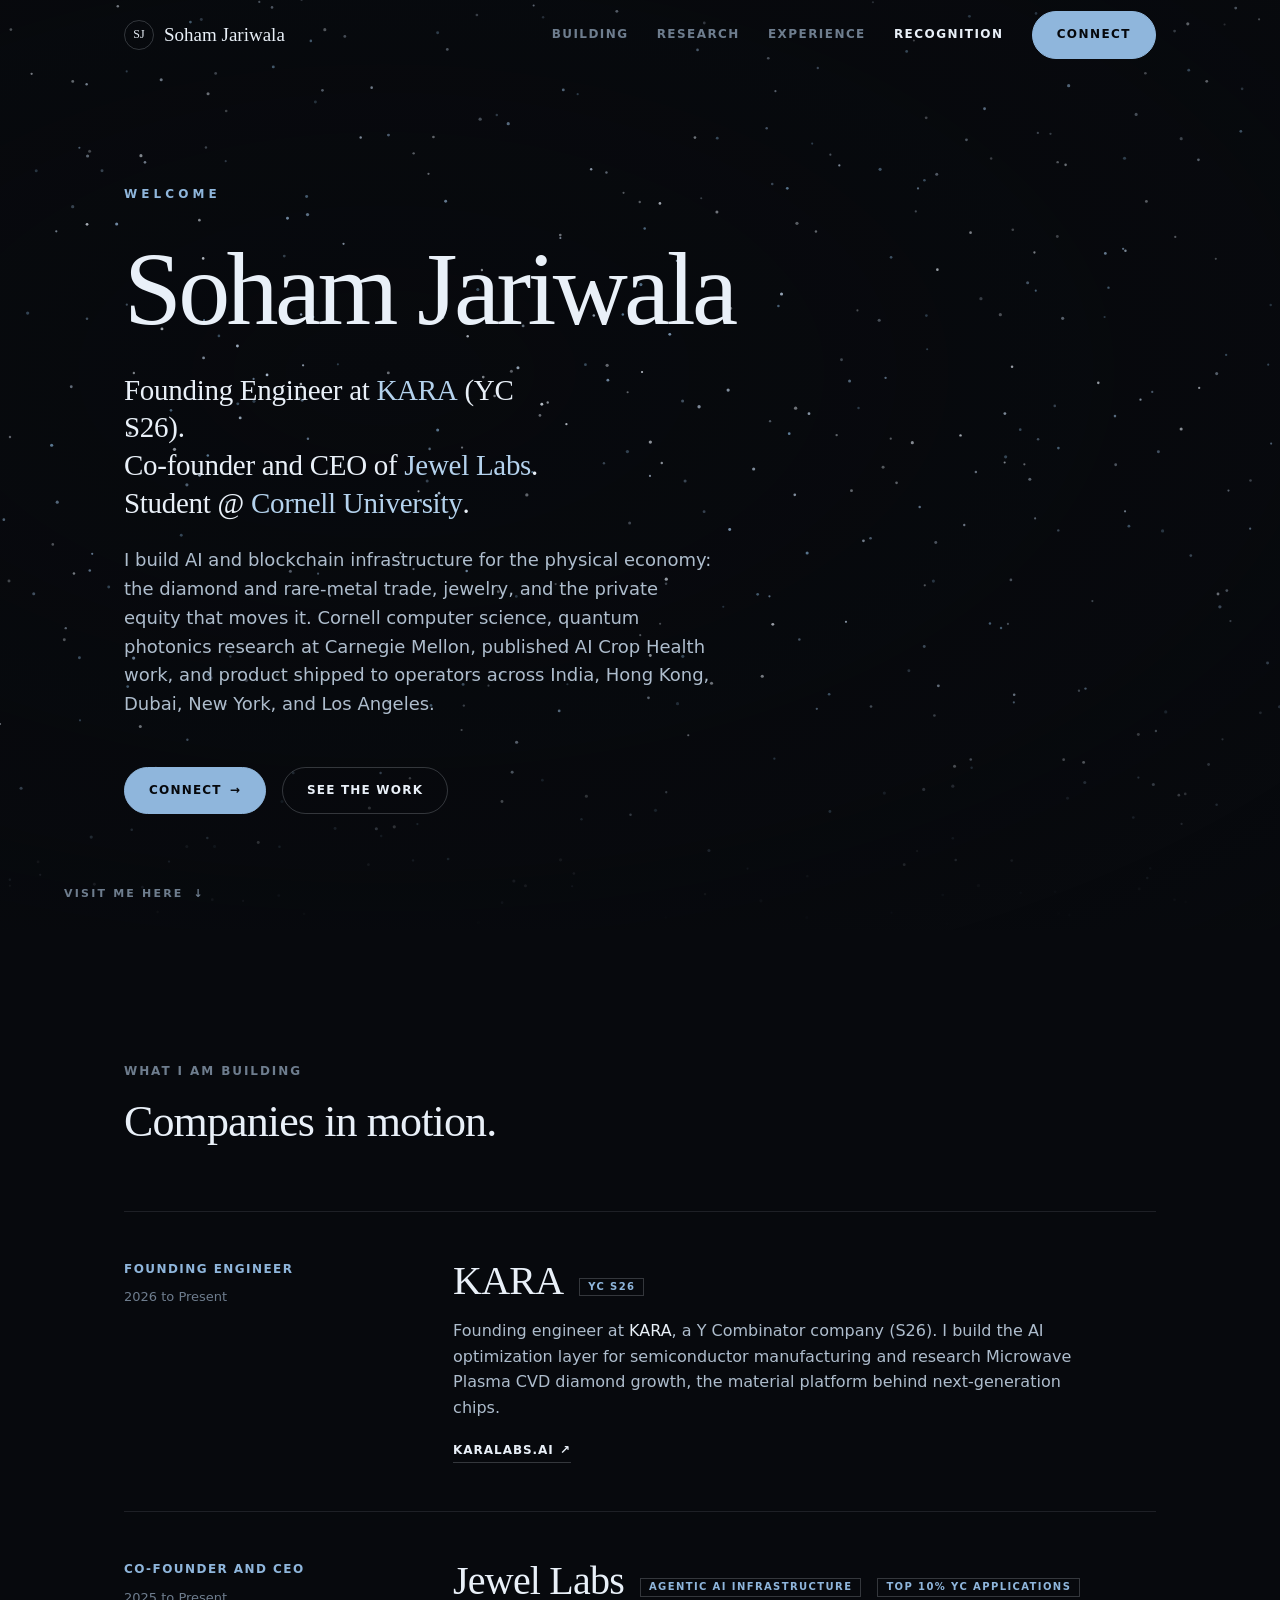
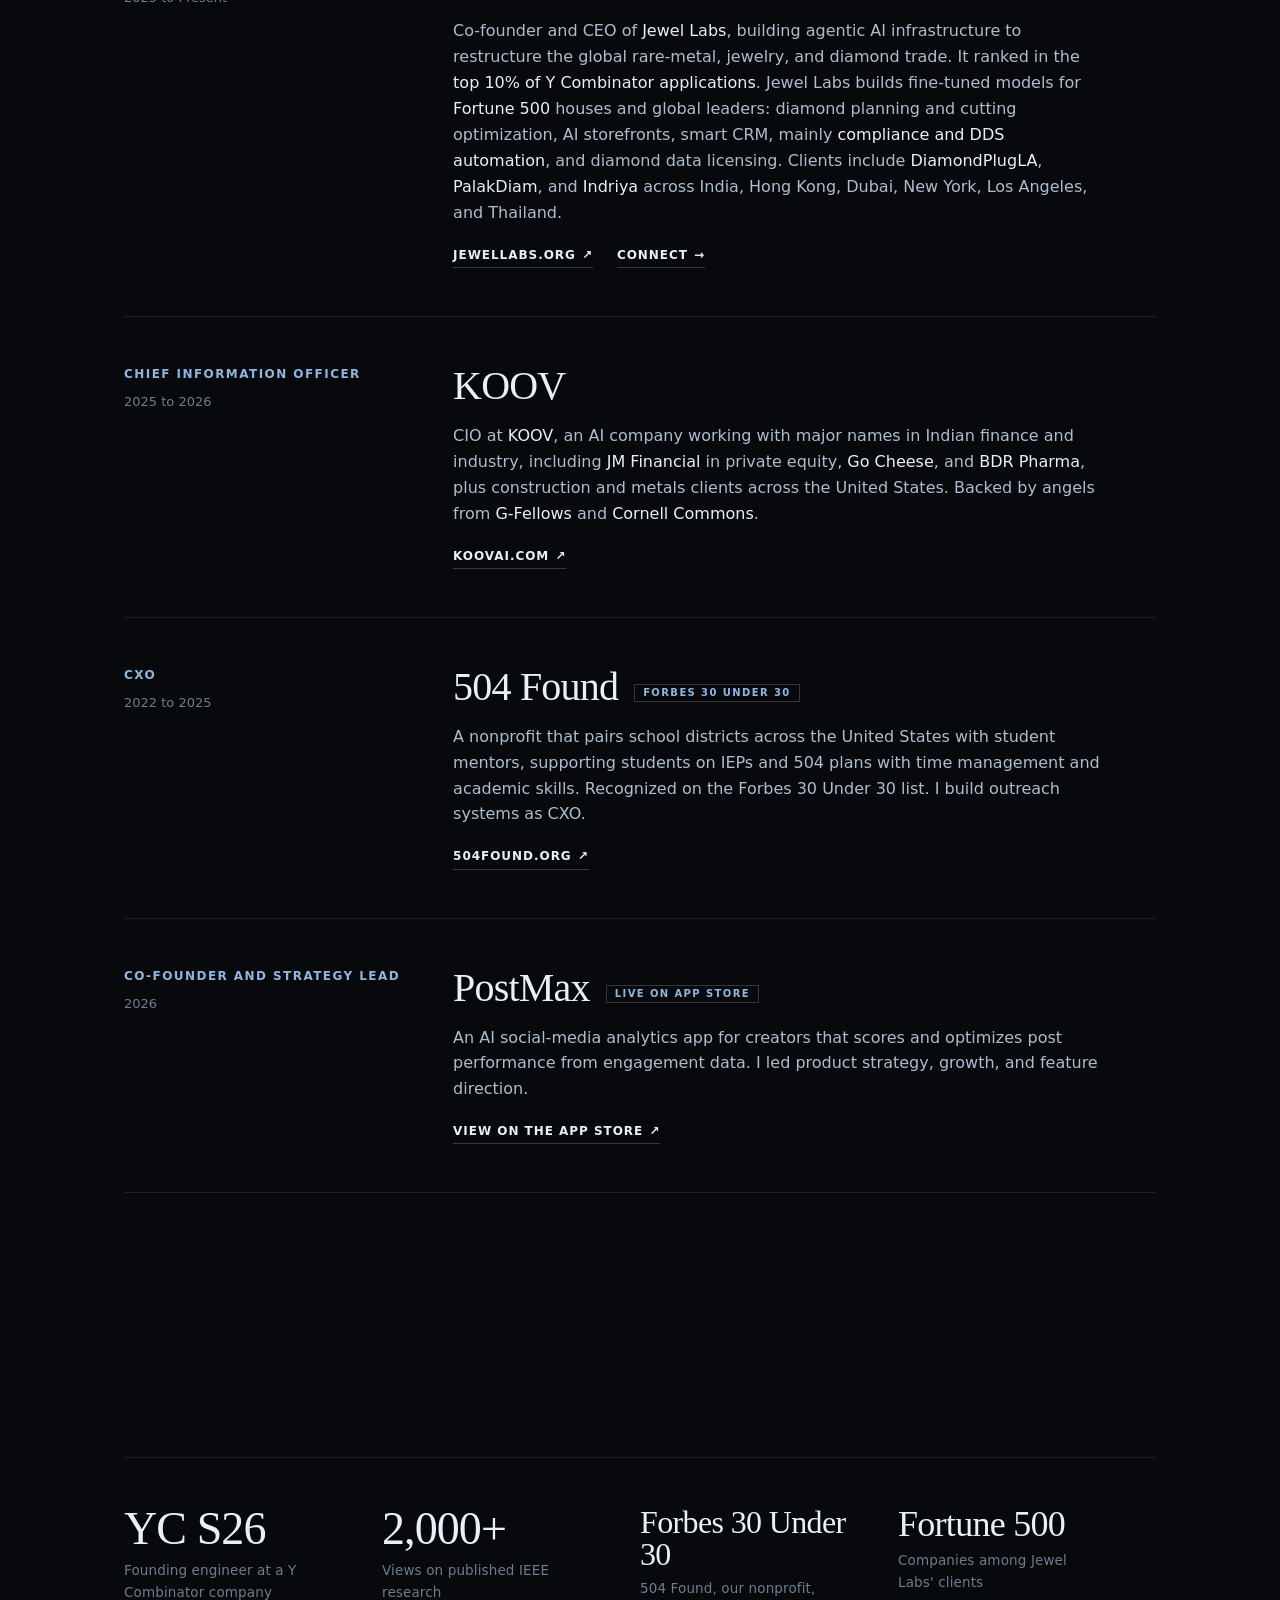
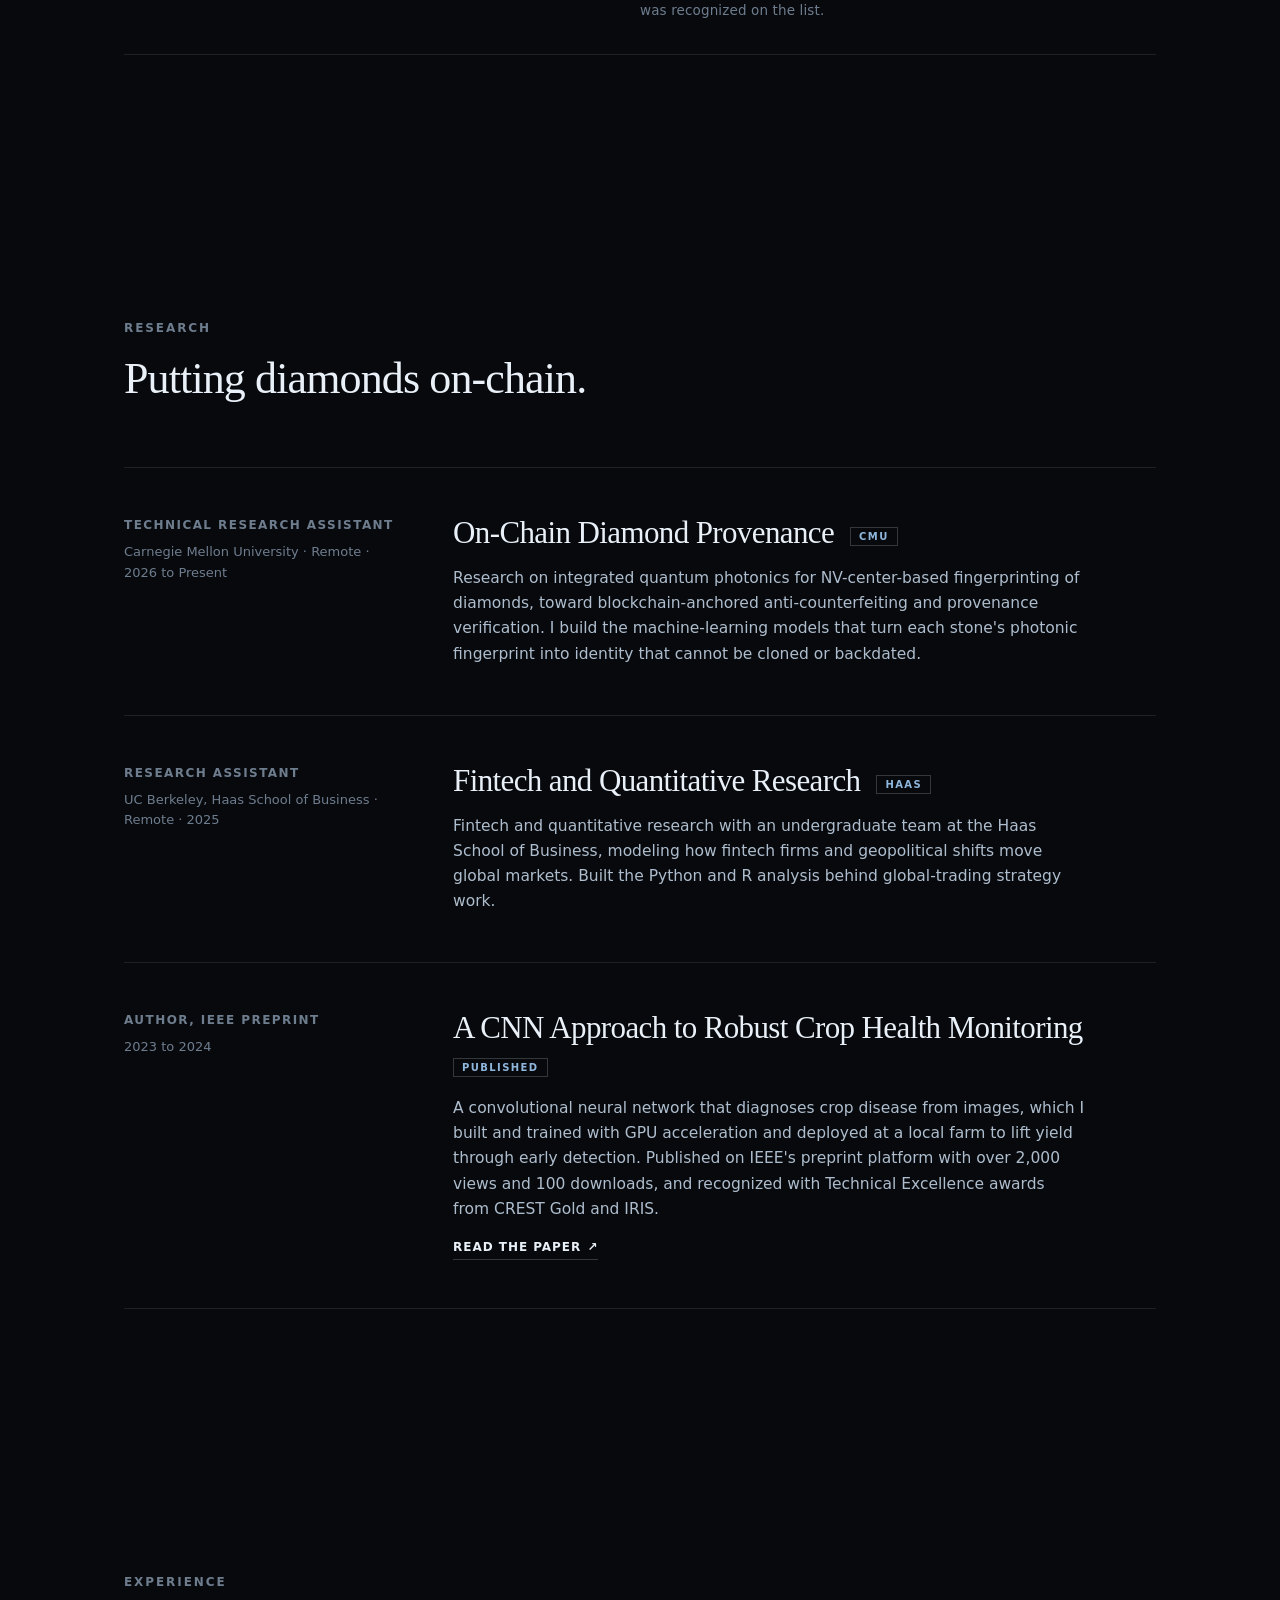
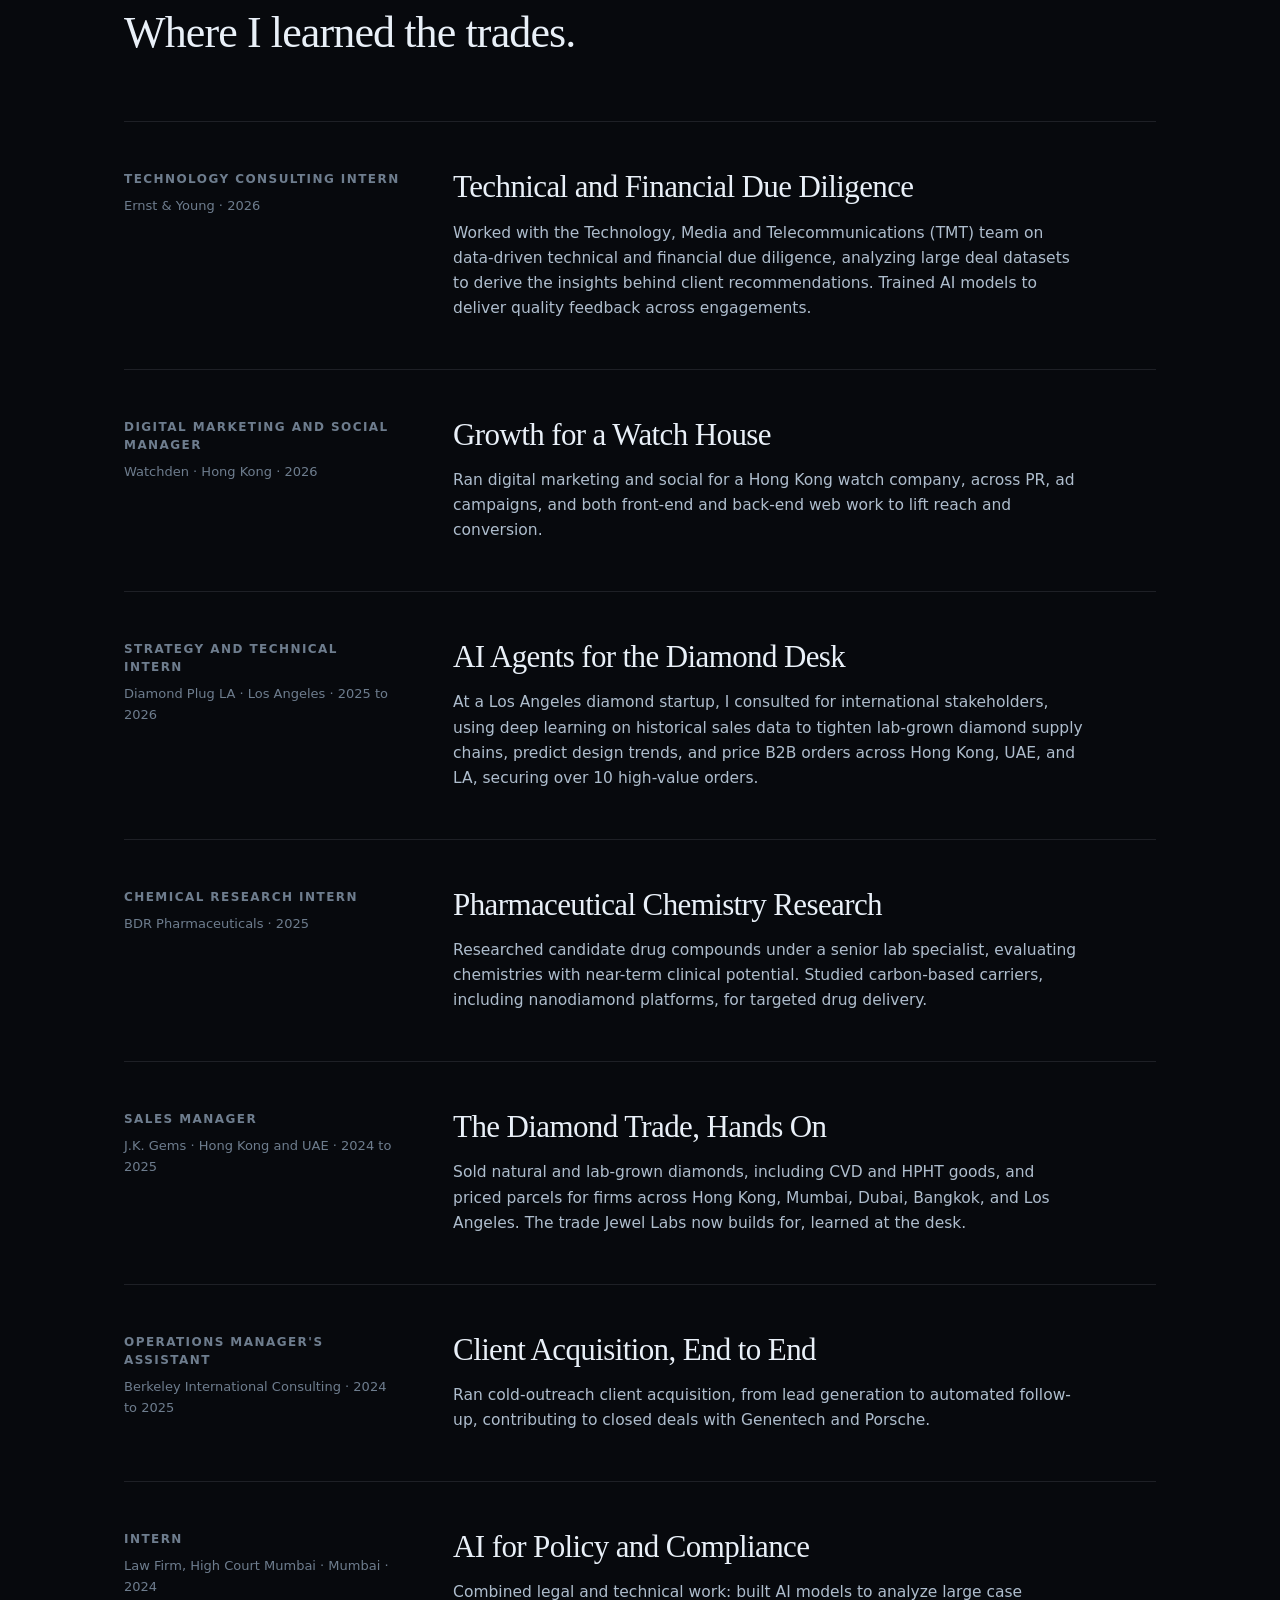
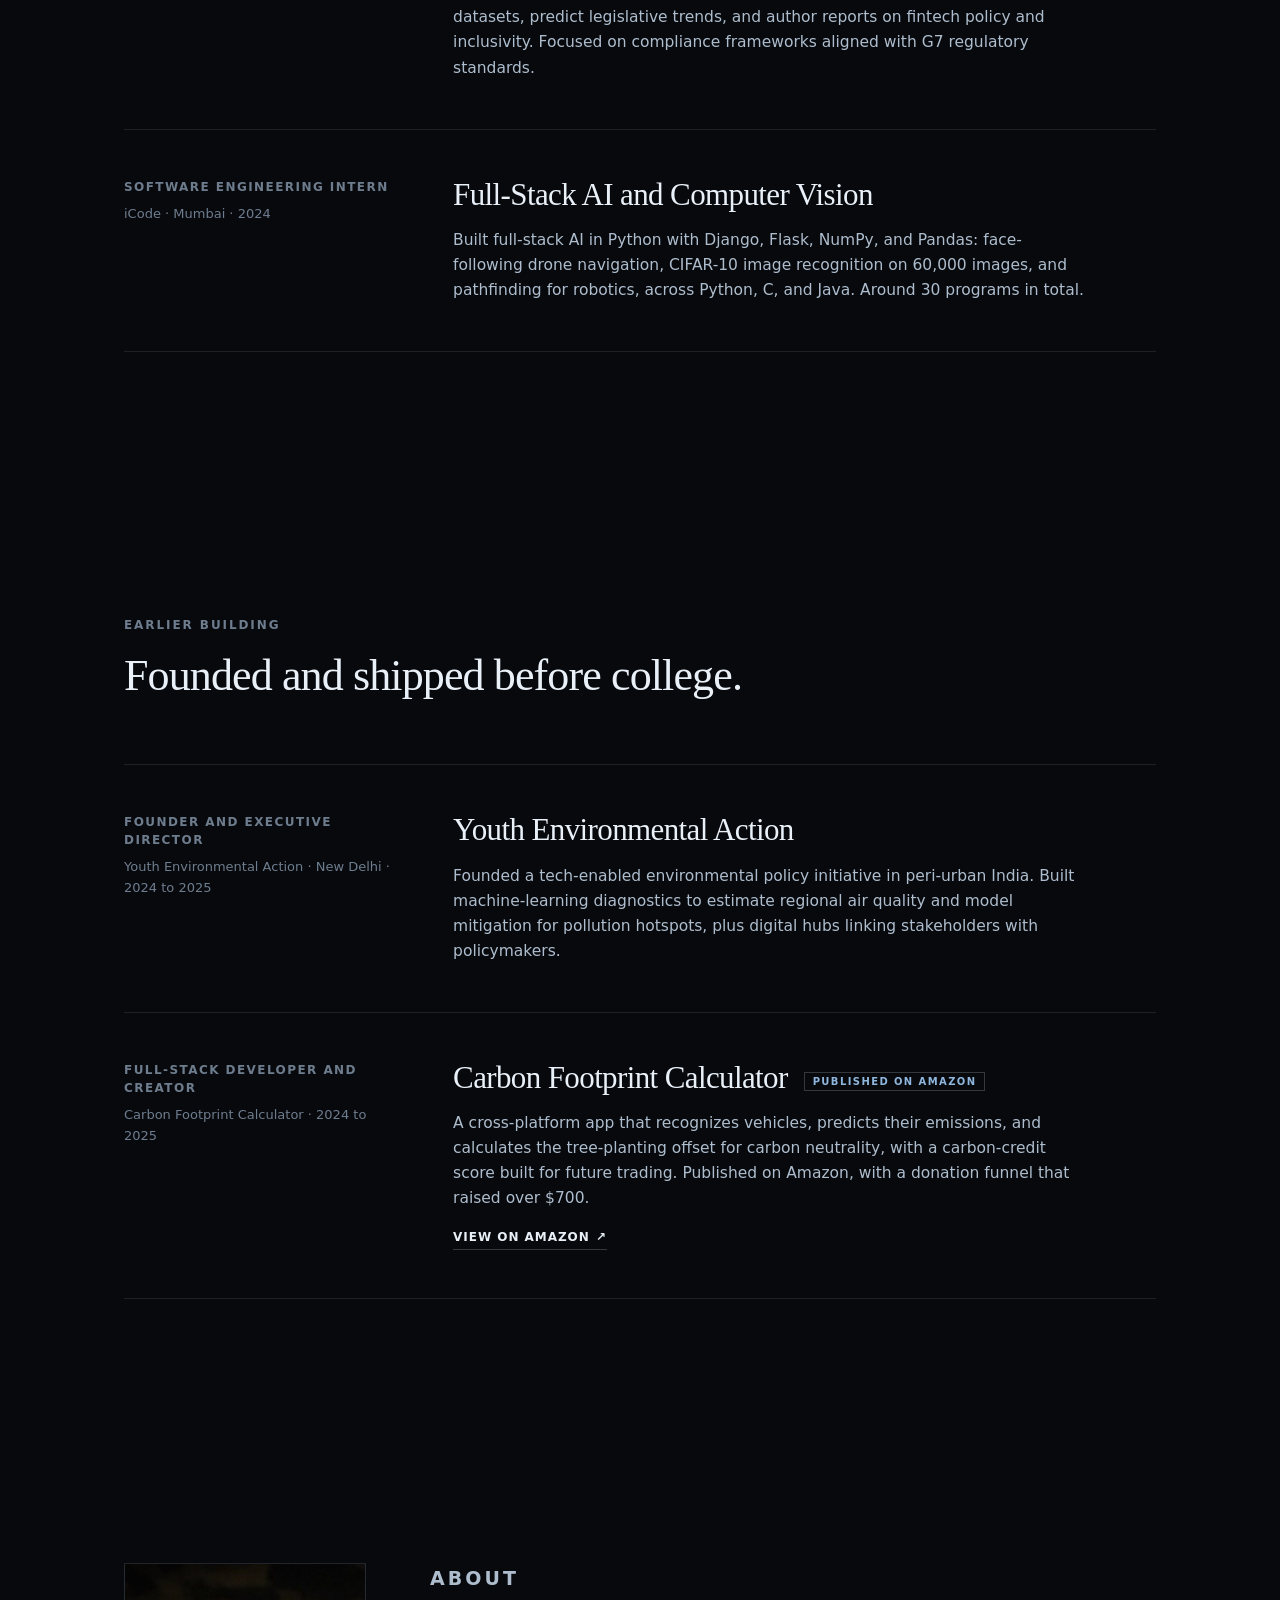
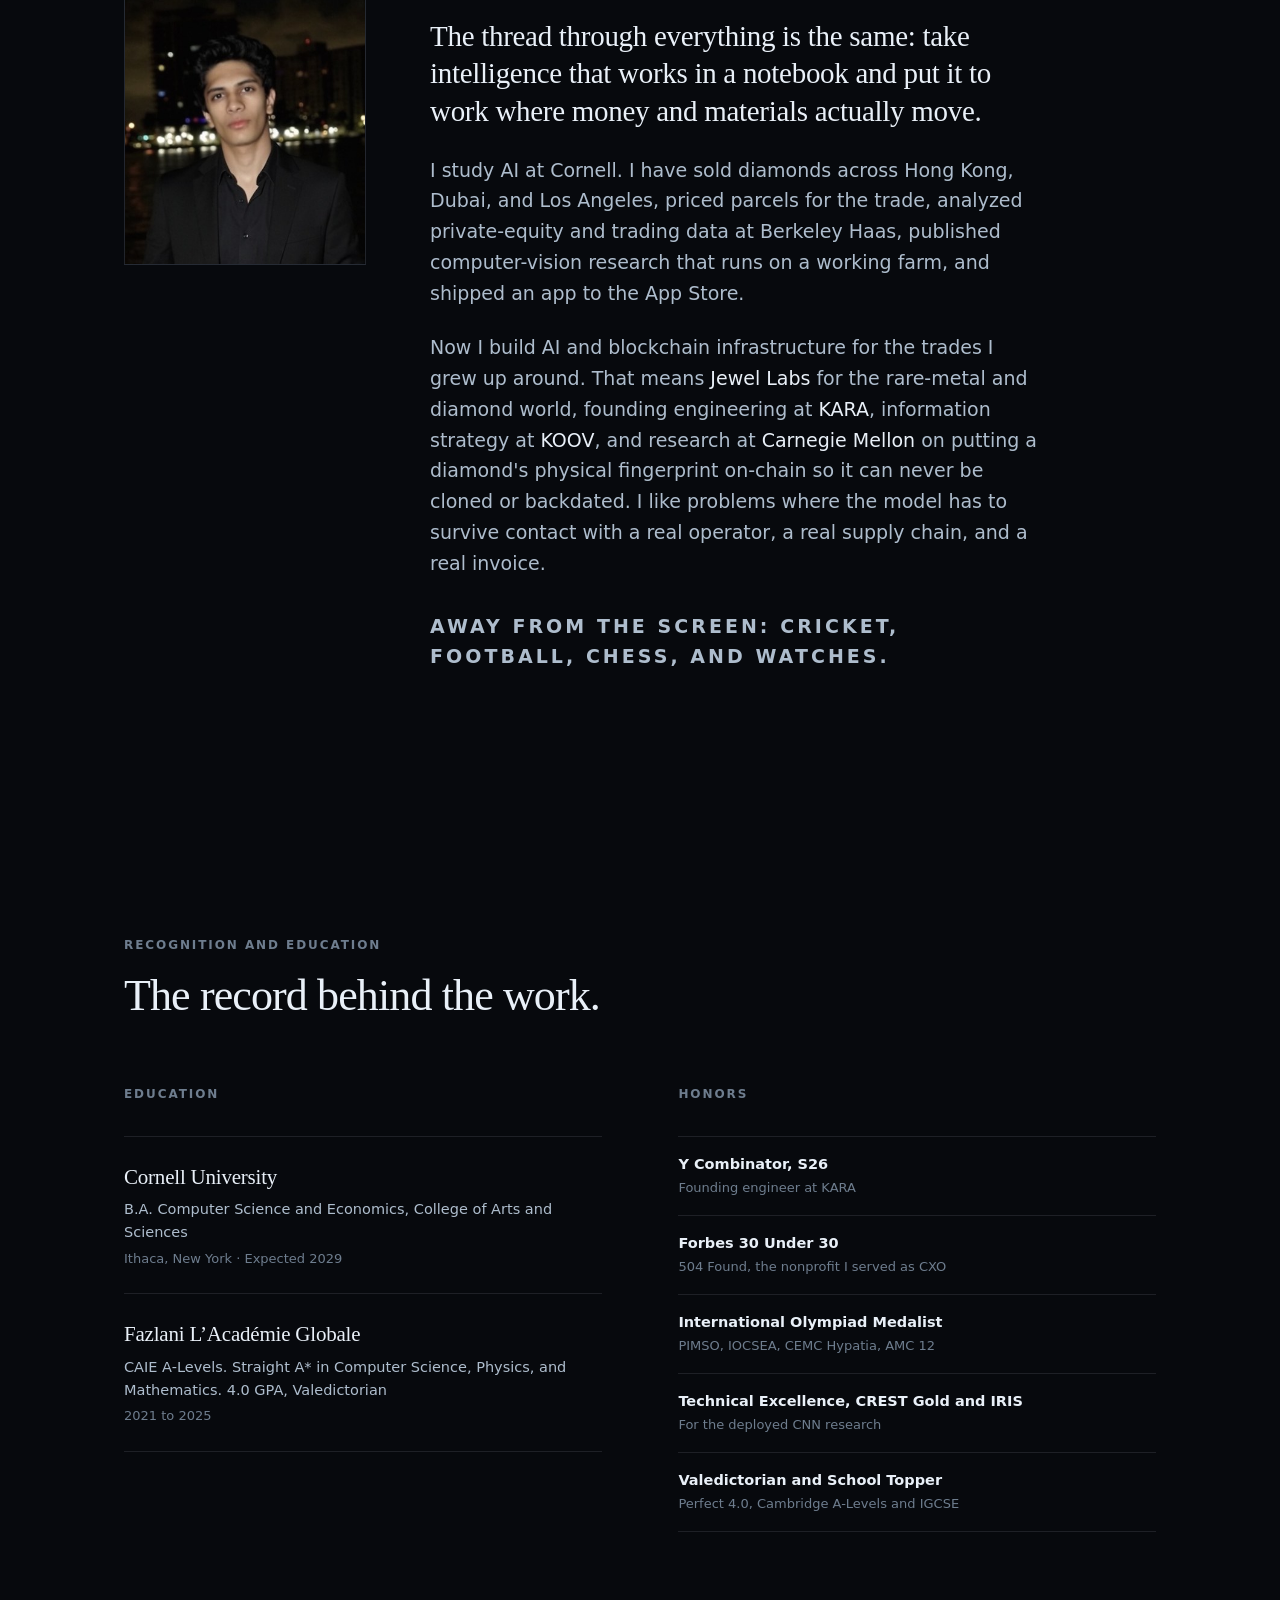
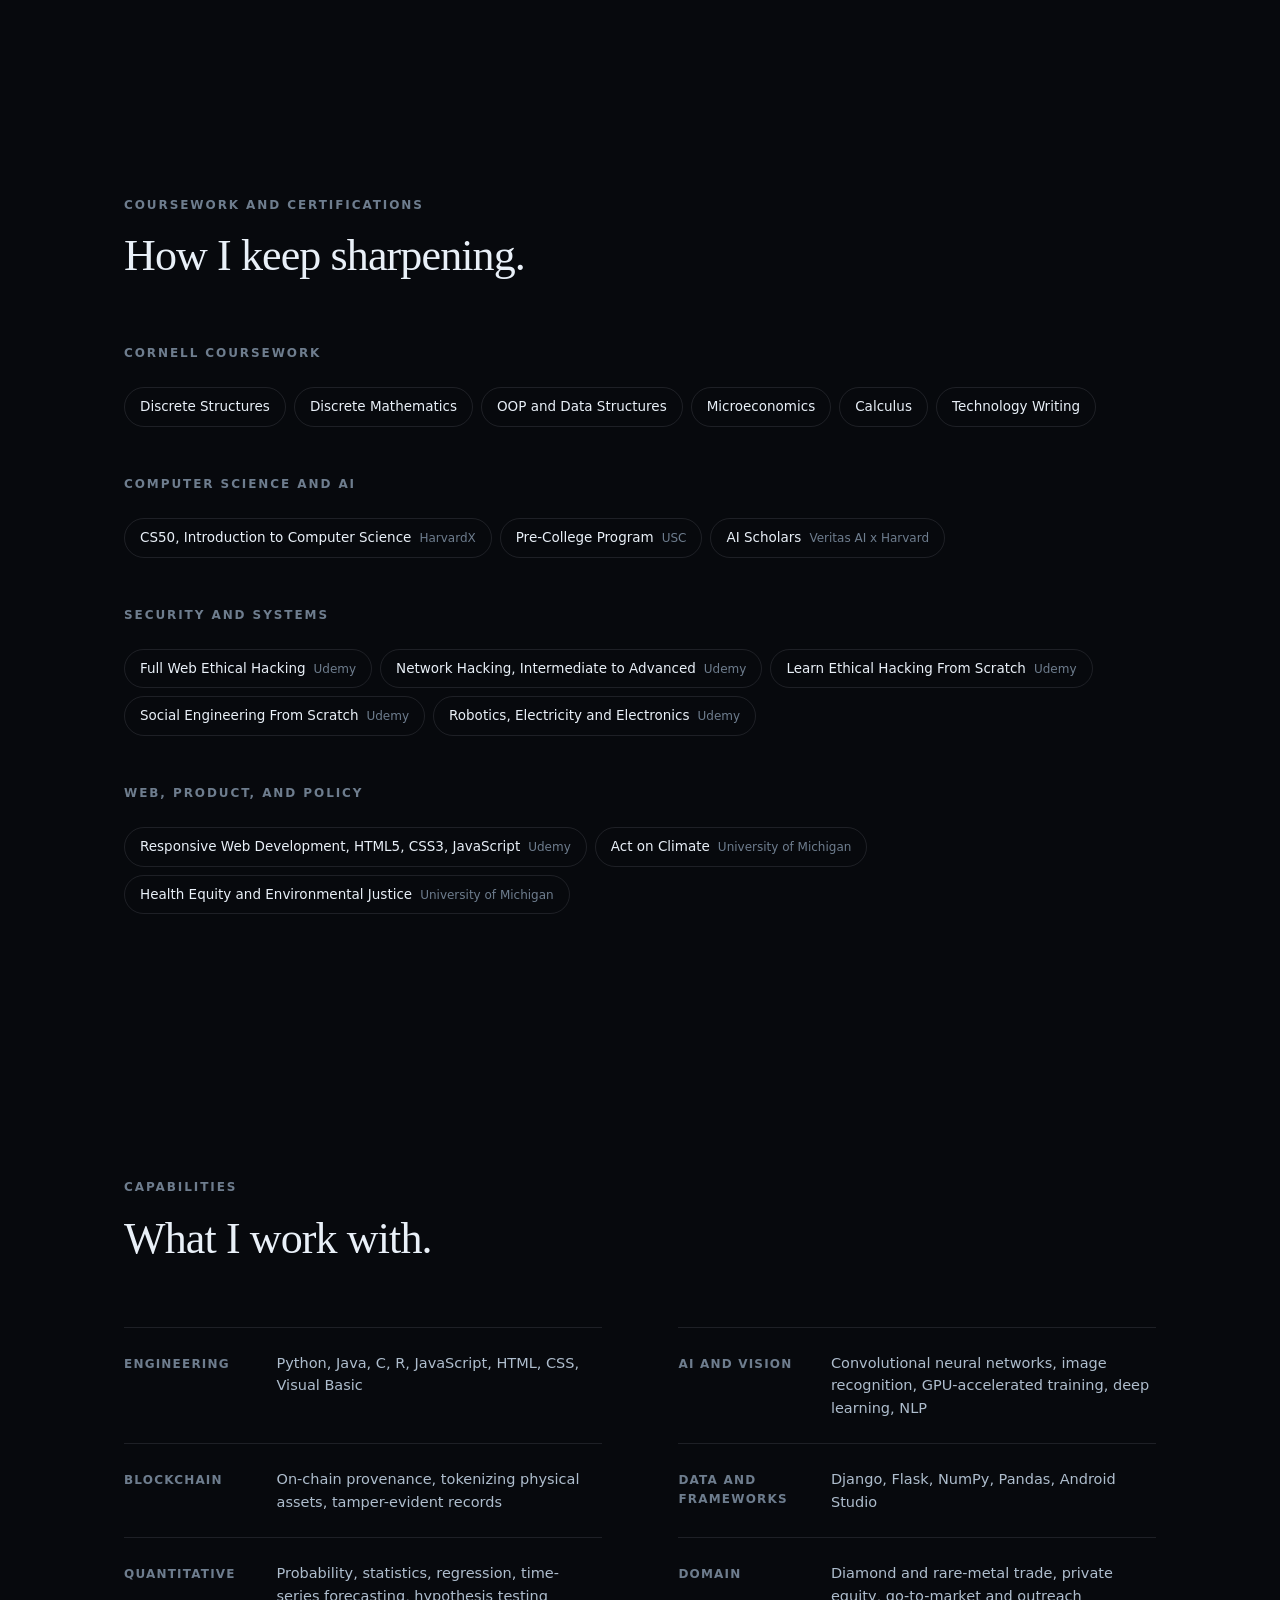
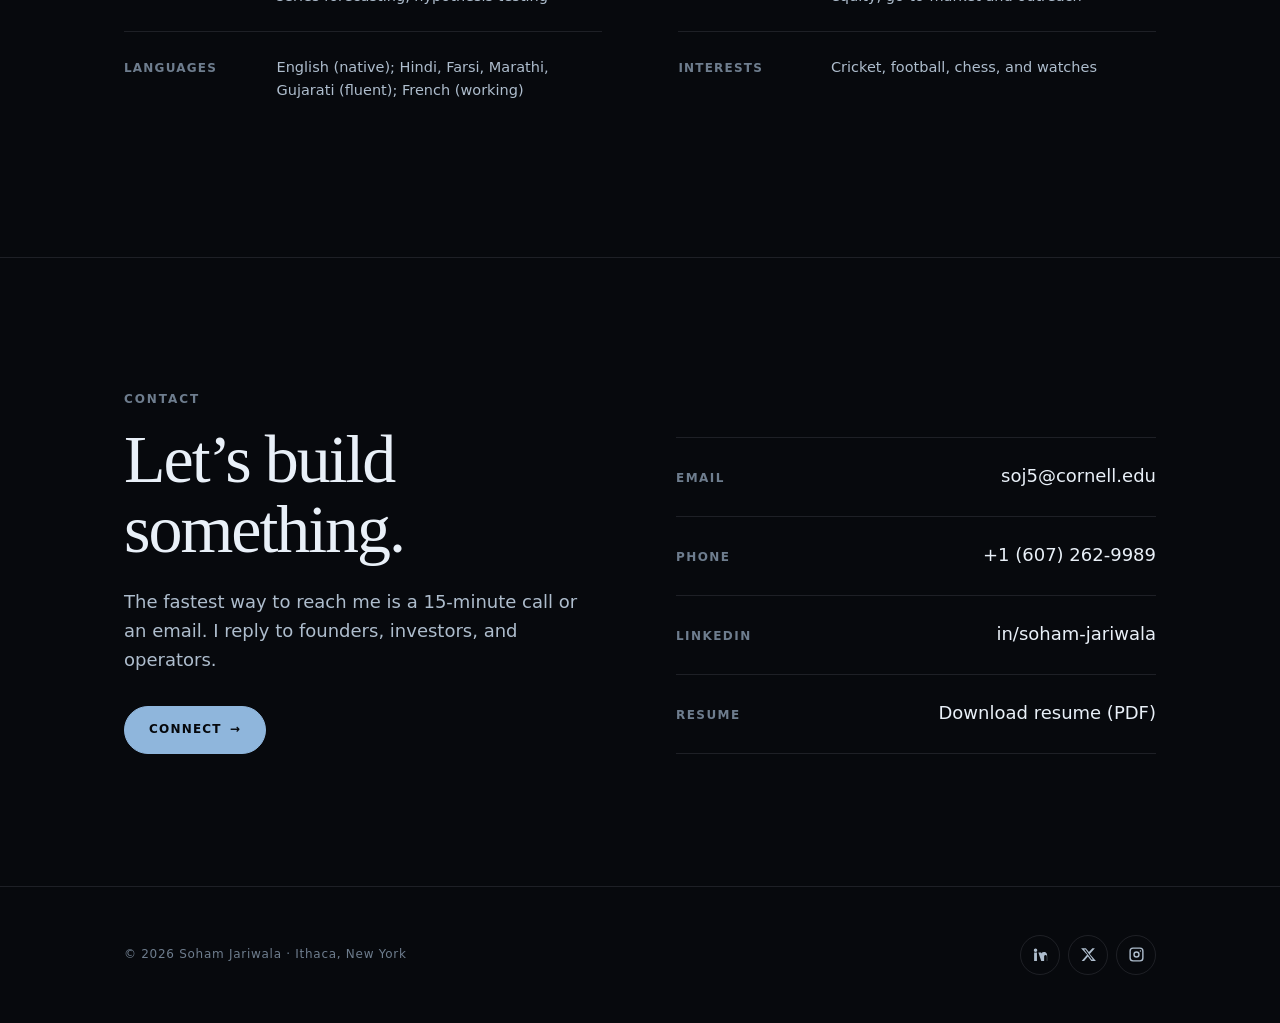
==== index.html @ 3acca722 "Update Jewel Labs copy (restructure, bold compliance/DDS, add Thailand); align education to B.A. CS " ====
<!DOCTYPE html>
<html lang="en">
<head>
  <meta charset="utf-8" />
  <meta name="viewport" content="width=device-width, initial-scale=1" />
  <meta http-equiv="Content-Security-Policy" content="default-src 'self'; style-src 'self' 'unsafe-inline' https://fonts.googleapis.com; font-src https://fonts.gstatic.com; img-src 'self' data:; script-src 'self'; base-uri 'self'; form-action 'none'" />

  <title>Soham Jariwala · Founder, engineer, and operator</title>
  <meta name="description" content="Soham Jariwala builds AI and blockchain infrastructure for the physical economy. Founding engineer at KARA (YC S26), co-founder and CEO of Jewel Labs, CIO at KOOV. Cornell computer science, quantum photonics research at Carnegie Mellon, published IEEE research, PostMax on the App Store." />
  <meta name="author" content="Soham Jariwala" />
  <meta name="robots" content="index, follow, max-image-preview:large, max-snippet:-1" />
  <meta name="google-site-verification" content="Fm06ReU-Ccr0Yf5p7kb1ngvYZP_isr8EsARrKTqOOBw" />
  <link rel="canonical" href="https://soham-jariwala.com/" />
  <meta name="theme-color" content="#07090D" />

  <meta property="og:type" content="profile" />
  <meta property="og:title" content="Soham Jariwala · Founder, engineer, and operator" />
  <meta property="og:description" content="AI and blockchain infrastructure for the physical economy. KARA (YC S26), Jewel Labs, KOOV, and NV-center diamond fingerprinting research at Carnegie Mellon." />
  <meta property="og:image" content="https://soham-jariwala.com/assets/og.png" />
  <meta property="og:image:width" content="1200" />
  <meta property="og:image:height" content="630" />
  <meta property="og:image:alt" content="Soham Jariwala, founder and engineer" />
  <meta property="og:url" content="https://soham-jariwala.com/" />
  <meta property="og:site_name" content="Soham Jariwala" />
  <meta property="og:locale" content="en_US" />
  <meta name="twitter:card" content="summary_large_image" />
  <meta name="twitter:title" content="Soham Jariwala · Founder, engineer, and operator" />
  <meta name="twitter:description" content="AI and blockchain infrastructure for the physical economy. KARA (YC S26), Jewel Labs, KOOV." />
  <meta name="twitter:image" content="https://soham-jariwala.com/assets/og.png" />
  <meta name="twitter:image:alt" content="Soham Jariwala, founder and engineer" />

  <link rel="icon" href="assets/favicon.svg" type="image/svg+xml" />
  <link rel="apple-touch-icon" href="assets/favicon.svg" />

  <link rel="preconnect" href="https://fonts.googleapis.com" />
  <link rel="preconnect" href="https://fonts.gstatic.com" crossorigin />
  <link rel="stylesheet" href="https://fonts.googleapis.com/css2?family=Fraunces:opsz,wght@9..144,300..600&family=Hanken+Grotesk:wght@400;500;600;700&display=swap" />

  <link rel="stylesheet" href="styles.css" />
  <script src="head.js"></script>

  <script type="application/ld+json">
  {
    "@context": "https://schema.org",
    "@graph": [
      {
        "@type": "WebSite",
        "@id": "https://soham-jariwala.com/#website",
        "url": "https://soham-jariwala.com/",
        "name": "Soham Jariwala",
        "description": "The personal site of Soham Jariwala: founder, engineer, and operator.",
        "publisher": { "@id": "https://soham-jariwala.com/#person" },
        "inLanguage": "en"
      },
      {
        "@type": "ProfilePage",
        "@id": "https://soham-jariwala.com/#profilepage",
        "url": "https://soham-jariwala.com/",
        "name": "Soham Jariwala · Founder, engineer, and operator",
        "isPartOf": { "@id": "https://soham-jariwala.com/#website" },
        "mainEntity": { "@id": "https://soham-jariwala.com/#person" },
        "inLanguage": "en"
      },
      {
        "@type": "Person",
        "@id": "https://soham-jariwala.com/#person",
        "name": "Soham Jariwala",
        "alternateName": "Soham Jariwala",
        "url": "https://soham-jariwala.com/",
        "image": "https://soham-jariwala.com/assets/portrait.jpg",
        "jobTitle": "Founder and engineer",
        "description": "Soham Jariwala is a founder and engineer who builds AI and blockchain infrastructure for the physical economy. Founding engineer at KARA (YC S26), co-founder and CEO of Jewel Labs, CIO at KOOV, and researcher on integrated quantum photonics and NV-center diamond fingerprinting at Carnegie Mellon. Cornell University computer science.",
        "email": "mailto:soj5@cornell.edu",
        "telephone": "+1-607-262-9989",
        "nationality": "Indian",
        "knowsLanguage": ["English", "Hindi", "Farsi", "Marathi", "Gujarati", "French"],
        "hasOccupation": {
          "@type": "Occupation",
          "name": "Founding Engineer and Founder",
          "occupationLocation": { "@type": "City", "name": "Ithaca, New York" }
        },
        "alumniOf": { "@type": "CollegeOrUniversity", "name": "Cornell University, College of Arts and Sciences" },
        "affiliation": [
          { "@type": "CollegeOrUniversity", "name": "Carnegie Mellon University, School of Computer Science" },
          { "@type": "CollegeOrUniversity", "name": "Cornell University" }
        ],
        "worksFor": [
          { "@type": "Organization", "name": "KARA", "url": "https://karalabs.ai" },
          { "@id": "https://soham-jariwala.com/#jewellabs" },
          { "@type": "Organization", "name": "KOOV", "url": "https://koovai.com" }
        ],
        "knowsAbout": ["AI infrastructure", "Agentic AI", "Blockchain", "On-chain provenance", "Integrated quantum photonics", "NV-center diamond fingerprinting", "Microwave Plasma CVD diamonds", "Semiconductor optimization", "Computer vision", "Quantitative finance", "Diamond and rare-metal trade"],
        "sameAs": [
          "https://www.linkedin.com/in/soham-jariwala-18297520a",
          "https://apps.apple.com/us/app/postmax/id6758807975",
          "https://doi.org/10.36227/techrxiv.170974993.38107946/v1",
          "https://www.amazon.com/Soham-Jariwala-Carbon-Footprint/dp/B0DH3H94F2"
        ]
      },
      {
        "@type": "Organization",
        "@id": "https://soham-jariwala.com/#jewellabs",
        "name": "Jewel Labs",
        "alternateName": "Jewellabs",
        "url": "https://jewellabs.org",
        "description": "Agentic AI infrastructure for the global rare-metal, jewelry, and diamond trade. Ranked in the top 10% of Y Combinator applications and builds fine-tuned models for Fortune 500 houses.",
        "foundingDate": "2025",
        "founder": { "@id": "https://soham-jariwala.com/#person" }
      },
      {
        "@type": "FAQPage",
        "@id": "https://soham-jariwala.com/#faq",
        "isPartOf": { "@id": "https://soham-jariwala.com/#website" },
        "mainEntity": [
          {
            "@type": "Question",
            "name": "Who is Soham Jariwala?",
            "acceptedAnswer": {
              "@type": "Answer",
              "text": "Soham Jariwala is a founder and engineer building AI and blockchain infrastructure for the physical economy. He is the founding engineer at KARA (YC S26), co-founder and CEO of Jewel Labs, and CIO at KOOV, and studies computer science at Cornell University."
            }
          },
          {
            "@type": "Question",
            "name": "What is Jewel Labs?",
            "acceptedAnswer": {
              "@type": "Answer",
              "text": "Jewel Labs is an agentic AI infrastructure company for the global rare-metal, jewelry, and diamond trade, co-founded and led by Soham Jariwala. It ranked in the top 10% of Y Combinator applications and builds fine-tuned models for Fortune 500 houses."
            }
          },
          {
            "@type": "Question",
            "name": "What does Soham Jariwala research at Carnegie Mellon?",
            "acceptedAnswer": {
              "@type": "Answer",
              "text": "At Carnegie Mellon, Soham Jariwala researches integrated quantum photonics for NV-center-based fingerprinting of diamonds, toward blockchain-anchored anti-counterfeiting and provenance verification, and builds the machine-learning models behind it."
            }
          },
          {
            "@type": "Question",
            "name": "How can I contact Soham Jariwala?",
            "acceptedAnswer": {
              "@type": "Answer",
              "text": "You can reach Soham Jariwala by email at soj5@cornell.edu, on LinkedIn at in/soham-jariwala, or through his website at soham-jariwala.com."
            }
          }
        ]
      }
    ]
  }
  </script>
</head>
<body>
  <a class="skip-link" href="#ventures">Skip to content</a>

  <header class="site-header" id="siteHeader">
    <div class="wrap">
      <a class="brand" href="#top" aria-label="Soham Jariwala, home">
        <span class="brand-mark" aria-hidden="true">SJ</span>Soham Jariwala
      </a>
      <nav class="nav" aria-label="Primary">
        <a class="nav-link" href="#ventures">Building</a>
        <a class="nav-link" href="#research">Research</a>
        <a class="nav-link" href="#experience">Experience</a>
        <a class="nav-link" href="#recognition">Recognition</a>
        <a class="btn btn-primary" href="https://cal.com/soham-jariwala-4fvbkw/15min" target="_blank" rel="noopener noreferrer">Connect

        </a>
      </nav>
    </div>
  </header>

  <main id="top">

    <section class="hero" aria-labelledby="hero-name">
      <canvas id="fx" aria-hidden="true"></canvas>
      <div class="wrap">
        <div class="hero-inner">
          <span class="hero-welcome wipe" style="--d:0ms"><span class="k">Welcome</span></span>
          <h1 id="hero-name" class="wipe" style="--d:120ms">Soham Jariwala</h1>
          <p class="hero-role wipe" style="--d:280ms">Founding Engineer at <b>KARA</b> (YC S26).<br />Co-founder and CEO of <b>Jewel Labs</b>.<br />Student @ <b>Cornell University</b>.</p>
          <p class="hero-lede wipe" style="--d:440ms">I build AI and blockchain infrastructure for the physical economy: the diamond and rare-metal trade, jewelry, and the private equity that moves it. Cornell computer science, quantum photonics research at Carnegie Mellon, published AI Crop Health work, and product shipped to operators across India, Hong Kong, Dubai, New York, and Los Angeles.</p>
          <div class="hero-actions wipe" style="--d:600ms">
            <a class="btn btn-primary" href="https://cal.com/soham-jariwala-4fvbkw/15min" target="_blank" rel="noopener noreferrer">CONNECT <span class="arrow" aria-hidden="true">&rarr;</span></a>
            <a class="btn btn-ghost" href="#ventures">See the work</a>
          </div>
        </div>
      </div>
      <a class="hero-scroll wipe" style="--d:760ms" href="#ventures">Visit me here <span class="down" aria-hidden="true">&darr;</span></a>
    </section>

    <section class="ventures" id="ventures" aria-labelledby="ventures-head">
      <div class="wrap">
        <div class="section-head" data-reveal>
          <p class="label">What I am building</p>
          <h2 id="ventures-head">Companies in motion.</h2>
        </div>
        <div class="grid">

          <article class="venture" data-reveal>
            <div class="venture__meta">
              <span class="venture__role">Founding Engineer</span>
              <span class="venture__when">2026 to Present</span>
            </div>
            <div class="venture__body">
              <h3 class="venture__title">KARA <span class="tag">YC S26</span></h3>
              <p class="venture__desc">Founding engineer at <b>KARA</b>, a Y Combinator company (S26). I build the AI optimization layer for semiconductor manufacturing and research Microwave Plasma CVD diamond growth, the material platform behind next-generation chips.</p>
              <div class="venture__links">
                <a href="https://karalabs.ai" target="_blank" rel="noopener noreferrer">karalabs.ai <span class="ext" aria-hidden="true">&#8599;</span></a>
              </div>
            </div>
          </article>

          <article class="venture" data-reveal>
            <div class="venture__meta">
              <span class="venture__role">Co-founder and CEO</span>
              <span class="venture__when">2025 to Present</span>
            </div>
            <div class="venture__body">
              <h3 class="venture__title">Jewel Labs <span class="tag">Agentic AI infrastructure</span> <span class="tag">Top 10% YC APPLICATIONS</span></h3>
              <p class="venture__desc">Co-founder and CEO of <b>Jewel Labs</b>, building agentic AI infrastructure to restructure the global rare-metal, jewelry, and diamond trade. It ranked in the <b>top 10% of Y Combinator applications</b>. Jewel Labs builds fine-tuned models for <b>Fortune 500</b> houses and global leaders: diamond planning and cutting optimization, AI storefronts, smart CRM, mainly <b>compliance and DDS automation</b>, and diamond data licensing. Clients include <b>DiamondPlugLA</b>, <b>PalakDiam</b>, and <b>Indriya</b> across India, Hong Kong, Dubai, New York, Los Angeles, and Thailand.</p>
              <div class="venture__links">
                <a href="https://jewellabs.org" target="_blank" rel="noopener noreferrer">jewellabs.org <span class="ext" aria-hidden="true">&#8599;</span></a>
                <a href="https://cal.com/soham-jariwala-4fvbkw/15min" target="_blank" rel="noopener noreferrer">CONNECT <span class="arrow" aria-hidden="true">&rarr;</span></a>
              </div>
            </div>
          </article>

          <article class="venture" data-reveal>
            <div class="venture__meta">
              <span class="venture__role">Chief Information Officer</span>
              <span class="venture__when">2025 to 2026</span>
            </div>
            <div class="venture__body">
              <h3 class="venture__title">KOOV</h3>
              <p class="venture__desc">CIO at <b>KOOV</b>, an AI company working with major names in Indian finance and industry, including <b>JM Financial</b> in private equity, <b>Go Cheese</b>, and <b>BDR Pharma</b>, plus construction and metals clients across the United States. Backed by angels from <b>G-Fellows</b> and <b>Cornell Commons</b>.</p>
              <div class="venture__links">
                <a href="https://koovai.com" target="_blank" rel="noopener noreferrer">koovai.com <span class="ext" aria-hidden="true">&#8599;</span></a>
              </div>
            </div>
          </article>

          <article class="venture" data-reveal>
            <div class="venture__meta">
              <span class="venture__role">CXO</span>
              <span class="venture__when">2022 to 2025</span>
            </div>
            <div class="venture__body">
              <h3 class="venture__title">504 Found <span class="tag">Forbes 30 Under 30</span></h3>
              <p class="venture__desc">A nonprofit that pairs school districts across the United States with student mentors, supporting students on IEPs and 504 plans with time management and academic skills. Recognized on the Forbes 30 Under 30 list. I build outreach systems as CXO.</p>
              <div class="venture__links">
                <a href="https://www.504found.org/our-team" target="_blank" rel="noopener noreferrer">504found.org <span class="ext" aria-hidden="true">&#8599;</span></a>
              </div>
            </div>
          </article>

          <article class="venture" data-reveal>
            <div class="venture__meta">
              <span class="venture__role">Co-founder and Strategy Lead</span>
              <span class="venture__when">2026</span>
            </div>
            <div class="venture__body">
              <h3 class="venture__title">PostMax <span class="tag">Live on App Store</span></h3>
              <p class="venture__desc">An AI social-media analytics app for creators that scores and optimizes post performance from engagement data. I led product strategy, growth, and feature direction.</p>
              <div class="venture__links">
                <a href="https://apps.apple.com/us/app/postmax/id6758807975" target="_blank" rel="noopener noreferrer">View on the App Store <span class="ext" aria-hidden="true">&#8599;</span></a>
              </div>
            </div>
          </article>

        </div>
      </div>
    </section>

    <section class="metrics" aria-label="Signals">
      <div class="wrap">
        <div class="grid">
          <div class="metric" data-reveal>
            <span class="figure">YC S26</span>
            <span class="desc">Founding engineer at a Y Combinator company</span>
          </div>
          <div class="metric" data-reveal>
            <span class="figure tnum">2,000+</span>
            <span class="desc">Views on published IEEE research</span>
          </div>
          <div class="metric" data-reveal>
            <span class="figure" style="font-size:clamp(22px,2.9vw,32px)">Forbes 30 Under 30</span>
            <span class="desc">504 Found, our nonprofit, was recognized on the list.</span>
          </div>
          <div class="metric" data-reveal>
            <span class="figure" style="font-size:clamp(26px,3.4vw,36px)">Fortune 500</span>
            <span class="desc">Companies among Jewel Labs' clients</span>
          </div>
        </div>
      </div>
    </section>

    <section id="research" aria-labelledby="research-head">
      <div class="wrap">
        <div class="section-head" data-reveal>
          <p class="label">Research</p>
          <h2 id="research-head">Putting diamonds on-chain.</h2>
        </div>
        <div class="work-list">

          <article class="work-item" data-reveal>
            <div class="work-item__meta">
              <span class="work-item__role">Technical Research Assistant</span>
              <span class="work-item__place">Carnegie Mellon University &middot; Remote &middot; 2026 to Present</span>
            </div>
            <div class="work-item__body">
              <h3 class="work-item__title">On-Chain Diamond Provenance <span class="tag">CMU</span></h3>
              <p class="work-item__desc">Research on integrated quantum photonics for NV-center-based fingerprinting of diamonds, toward blockchain-anchored anti-counterfeiting and provenance verification. I build the machine-learning models that turn each stone's photonic fingerprint into identity that cannot be cloned or backdated.</p>
            </div>
          </article>

          <article class="work-item" data-reveal>
            <div class="work-item__meta">
              <span class="work-item__role">Research Assistant</span>
              <span class="work-item__place">UC Berkeley, Haas School of Business &middot; Remote &middot; 2025</span>
            </div>
            <div class="work-item__body">
              <h3 class="work-item__title">Fintech and Quantitative Research <span class="tag">Haas</span></h3>
              <p class="work-item__desc">Fintech and quantitative research with an undergraduate team at the Haas School of Business, modeling how fintech firms and geopolitical shifts move global markets. Built the Python and R analysis behind global-trading strategy work.</p>
            </div>
          </article>

          <article class="work-item" data-reveal>
            <div class="work-item__meta">
              <span class="work-item__role">Author, IEEE preprint</span>
              <span class="work-item__place">2023 to 2024</span>
            </div>
            <div class="work-item__body">
              <h3 class="work-item__title">A CNN Approach to Robust Crop Health Monitoring <span class="tag">Published</span></h3>
              <p class="work-item__desc">A convolutional neural network that diagnoses crop disease from images, which I built and trained with GPU acceleration and deployed at a local farm to lift yield through early detection. Published on IEEE's preprint platform with over 2,000 views and 100 downloads, and recognized with Technical Excellence awards from CREST Gold and IRIS.</p>
              <div class="work-item__links">
                <a href="https://doi.org/10.36227/techrxiv.170974993.38107946/v1" target="_blank" rel="noopener noreferrer">Read the paper <span aria-hidden="true">&#8599;</span></a>
              </div>
            </div>
          </article>

        </div>
      </div>
    </section>

    <section id="experience" aria-labelledby="exp-head">
      <div class="wrap">
        <div class="section-head" data-reveal>
          <p class="label">Experience</p>
          <h2 id="exp-head">Where I learned the trades.</h2>
        </div>
        <div class="work-list">

          <article class="work-item" data-reveal>
            <div class="work-item__meta">
              <span class="work-item__role">Technology Consulting Intern</span>
              <span class="work-item__place">Ernst &amp; Young &middot; 2026</span>
            </div>
            <div class="work-item__body">
              <h3 class="work-item__title">Technical and Financial Due Diligence</h3>
              <p class="work-item__desc">Worked with the Technology, Media and Telecommunications (TMT) team on data-driven technical and financial due diligence, analyzing large deal datasets to derive the insights behind client recommendations. Trained AI models to deliver quality feedback across engagements.</p>
            </div>
          </article>

          <article class="work-item" data-reveal>
            <div class="work-item__meta">
              <span class="work-item__role">Digital Marketing and Social Manager</span>
              <span class="work-item__place">Watchden &middot; Hong Kong &middot; 2026</span>
            </div>
            <div class="work-item__body">
              <h3 class="work-item__title">Growth for a Watch House</h3>
              <p class="work-item__desc">Ran digital marketing and social for a Hong Kong watch company, across PR, ad campaigns, and both front-end and back-end web work to lift reach and conversion.</p>
            </div>
          </article>

          <article class="work-item" data-reveal>
            <div class="work-item__meta">
              <span class="work-item__role">Strategy and Technical Intern</span>
              <span class="work-item__place">Diamond Plug LA &middot; Los Angeles &middot; 2025 to 2026</span>
            </div>
            <div class="work-item__body">
              <h3 class="work-item__title">AI Agents for the Diamond Desk</h3>
              <p class="work-item__desc">At a Los Angeles diamond startup, I consulted for international stakeholders, using deep learning on historical sales data to tighten lab-grown diamond supply chains, predict design trends, and price B2B orders across Hong Kong, UAE, and LA, securing over 10 high-value orders.</p>
            </div>
          </article>

          <article class="work-item" data-reveal>
            <div class="work-item__meta">
              <span class="work-item__role">Chemical Research Intern</span>
              <span class="work-item__place">BDR Pharmaceuticals &middot; 2025</span>
            </div>
            <div class="work-item__body">
              <h3 class="work-item__title">Pharmaceutical Chemistry Research</h3>
              <p class="work-item__desc">Researched candidate drug compounds under a senior lab specialist, evaluating chemistries with near-term clinical potential. Studied carbon-based carriers, including nanodiamond platforms, for targeted drug delivery.</p>
            </div>
          </article>

          <article class="work-item" data-reveal>
            <div class="work-item__meta">
              <span class="work-item__role">Sales Manager</span>
              <span class="work-item__place">J.K. Gems &middot; Hong Kong and UAE &middot; 2024 to 2025</span>
            </div>
            <div class="work-item__body">
              <h3 class="work-item__title">The Diamond Trade, Hands On</h3>
              <p class="work-item__desc">Sold natural and lab-grown diamonds, including CVD and HPHT goods, and priced parcels for firms across Hong Kong, Mumbai, Dubai, Bangkok, and Los Angeles. The trade Jewel Labs now builds for, learned at the desk.</p>
            </div>
          </article>

          <article class="work-item" data-reveal>
            <div class="work-item__meta">
              <span class="work-item__role">Operations Manager's Assistant</span>
              <span class="work-item__place">Berkeley International Consulting &middot; 2024 to 2025</span>
            </div>
            <div class="work-item__body">
              <h3 class="work-item__title">Client Acquisition, End to End</h3>
              <p class="work-item__desc">Ran cold-outreach client acquisition, from lead generation to automated follow-up, contributing to closed deals with Genentech and Porsche.</p>
            </div>
          </article>

          <article class="work-item" data-reveal>
            <div class="work-item__meta">
              <span class="work-item__role">Intern</span>
              <span class="work-item__place">Law Firm, High Court Mumbai &middot; Mumbai &middot; 2024</span>
            </div>
            <div class="work-item__body">
              <h3 class="work-item__title">AI for Policy and Compliance</h3>
              <p class="work-item__desc">Combined legal and technical work: built AI models to analyze large case datasets, predict legislative trends, and author reports on fintech policy and inclusivity. Focused on compliance frameworks aligned with G7 regulatory standards.</p>
            </div>
          </article>

          <article class="work-item" data-reveal>
            <div class="work-item__meta">
              <span class="work-item__role">Software Engineering Intern</span>
              <span class="work-item__place">iCode &middot; Mumbai &middot; 2024</span>
            </div>
            <div class="work-item__body">
              <h3 class="work-item__title">Full-Stack AI and Computer Vision</h3>
              <p class="work-item__desc">Built full-stack AI in Python with Django, Flask, NumPy, and Pandas: face-following drone navigation, CIFAR-10 image recognition on 60,000 images, and pathfinding for robotics, across Python, C, and Java. Around 30 programs in total.</p>
            </div>
          </article>

        </div>
      </div>
    </section>

    <section aria-labelledby="earlier-head">
      <div class="wrap">
        <div class="section-head" data-reveal>
          <p class="label">Earlier building</p>
          <h2 id="earlier-head">Founded and shipped before college.</h2>
        </div>
        <div class="work-list">

          <article class="work-item" data-reveal>
            <div class="work-item__meta">
              <span class="work-item__role">Founder and Executive Director</span>
              <span class="work-item__place">Youth Environmental Action &middot; New Delhi &middot; 2024 to 2025</span>
            </div>
            <div class="work-item__body">
              <h3 class="work-item__title">Youth Environmental Action</h3>
              <p class="work-item__desc">Founded a tech-enabled environmental policy initiative in peri-urban India. Built machine-learning diagnostics to estimate regional air quality and model mitigation for pollution hotspots, plus digital hubs linking stakeholders with policymakers.</p>
            </div>
          </article>

          <article class="work-item" data-reveal>
            <div class="work-item__meta">
              <span class="work-item__role">Full-Stack Developer and Creator</span>
              <span class="work-item__place">Carbon Footprint Calculator &middot; 2024 to 2025</span>
            </div>
            <div class="work-item__body">
              <h3 class="work-item__title">Carbon Footprint Calculator <span class="tag">Published on Amazon</span></h3>
              <p class="work-item__desc">A cross-platform app that recognizes vehicles, predicts their emissions, and calculates the tree-planting offset for carbon neutrality, with a carbon-credit score built for future trading. Published on Amazon, with a donation funnel that raised over $700.</p>
              <div class="work-item__links">
                <a href="https://www.amazon.com/Soham-Jariwala-Carbon-Footprint/dp/B0DH3H94F2" target="_blank" rel="noopener noreferrer">View on Amazon <span aria-hidden="true">&#8599;</span></a>
              </div>
            </div>
          </article>

        </div>
      </div>
    </section>

    <section class="about" id="about" aria-labelledby="about-head">
      <div class="wrap">
        <figure class="portrait no-photo" id="portrait" data-reveal style="margin:0">
          <div class="portrait__media">
            <img id="portraitImg" src="assets/portrait.jpg" alt="Soham Jariwala" width="640" height="800" />
            <div class="portrait__ph" aria-hidden="true">
              <span class="mono">SJ</span>
              <span class="label mono-sub">Portrait</span>
            </div>
          </div>
        </figure>
        <div class="about-body" data-reveal>
          <p class="label" id="about-head">About</p>
          <p class="lead">The thread through everything is the same: take intelligence that works in a notebook and put it to work where money and materials actually move.</p>
          <p>I study AI at Cornell. I have sold diamonds across Hong Kong, Dubai, and Los Angeles, priced parcels for the trade, analyzed private-equity and trading data at Berkeley Haas, published computer-vision research that runs on a working farm, and shipped an app to the App Store.</p>
          <p>Now I build AI and blockchain infrastructure for the trades I grew up around. That means <b>Jewel Labs</b> for the rare-metal and diamond world, founding engineering at <b>KARA</b>, information strategy at <b>KOOV</b>, and research at <b>Carnegie Mellon</b> on putting a diamond's physical fingerprint on-chain so it can never be cloned or backdated. I like problems where the model has to survive contact with a real operator, a real supply chain, and a real invoice.</p>
          <p class="label" style="margin-top:8px">Away from the screen: cricket, football, chess, and watches.</p>
        </div>
      </div>
    </section>

    <section class="two-col" id="recognition" aria-labelledby="reco-head">
      <div class="wrap">
        <div class="section-head" data-reveal>
          <p class="label" id="reco-head">Recognition and education</p>
          <h2>The record behind the work.</h2>
        </div>
        <div class="cols">
          <div data-reveal>
            <h3>Education</h3>
            <div class="edu-item">
              <span class="school">Cornell University</span>
              <span class="detail">B.A. Computer Science and Economics, College of Arts and Sciences</span>
              <span class="when">Ithaca, New York &middot; Expected 2029</span>
            </div>
            <div class="edu-item">
              <span class="school">Fazlani L&rsquo;Acad&eacute;mie Globale</span>
              <span class="detail">CAIE A-Levels. Straight A* in Computer Science, Physics, and Mathematics. 4.0 GPA, Valedictorian</span>
              <span class="when">2021 to 2025</span>
            </div>
          </div>
          <div data-reveal>
            <h3>Honors</h3>
            <ul class="rows">
              <li><strong>Y Combinator, S26</strong><span class="sub">Founding engineer at KARA</span></li>
              <li><strong>Forbes 30 Under 30</strong><span class="sub">504 Found, the nonprofit I served as CXO</span></li>
              <li><strong>International Olympiad Medalist</strong><span class="sub">PIMSO, IOCSEA, CEMC Hypatia, AMC 12</span></li>
              <li><strong>Technical Excellence, CREST Gold and IRIS</strong><span class="sub">For the deployed CNN research</span></li>
              <li><strong>Valedictorian and School Topper</strong><span class="sub">Perfect 4.0, Cambridge A-Levels and IGCSE</span></li>
            </ul>
          </div>
        </div>
      </div>
    </section>

    <section class="courses" id="courses" aria-labelledby="courses-head">
      <div class="wrap">
        <div class="section-head" data-reveal>
          <p class="label" id="courses-head">Coursework and certifications</p>
          <h2>How I keep sharpening.</h2>
        </div>
        <div class="set" data-reveal>
          <div class="course-group">
            <h3>Cornell coursework</h3>
            <div class="chips">
              <span class="chip">Discrete Structures</span>
              <span class="chip">Discrete Mathematics</span>
              <span class="chip">OOP and Data Structures</span>
              <span class="chip">Microeconomics</span>
              <span class="chip">Calculus</span>
              <span class="chip">Technology Writing</span>
            </div>
          </div>
          <div class="course-group">
            <h3>Computer science and AI</h3>
            <div class="chips">
              <span class="chip">CS50, Introduction to Computer Science <span class="by">HarvardX</span></span>
              <span class="chip">Pre-College Program <span class="by">USC</span></span>
              <span class="chip">AI Scholars <span class="by">Veritas AI x Harvard</span></span>
            </div>
          </div>
          <div class="course-group">
            <h3>Security and systems</h3>
            <div class="chips">
              <span class="chip">Full Web Ethical Hacking <span class="by">Udemy</span></span>
              <span class="chip">Network Hacking, Intermediate to Advanced <span class="by">Udemy</span></span>
              <span class="chip">Learn Ethical Hacking From Scratch <span class="by">Udemy</span></span>
              <span class="chip">Social Engineering From Scratch <span class="by">Udemy</span></span>
              <span class="chip">Robotics, Electricity and Electronics <span class="by">Udemy</span></span>
            </div>
          </div>
          <div class="course-group">
            <h3>Web, product, and policy</h3>
            <div class="chips">
              <span class="chip">Responsive Web Development, HTML5, CSS3, JavaScript <span class="by">Udemy</span></span>
              <span class="chip">Act on Climate <span class="by">University of Michigan</span></span>
              <span class="chip">Health Equity and Environmental Justice <span class="by">University of Michigan</span></span>
            </div>
          </div>
        </div>
      </div>
    </section>

    <section class="caps" aria-labelledby="caps-head">
      <div class="wrap">
        <div class="section-head" data-reveal>
          <p class="label" id="caps-head">Capabilities</p>
          <h2>What I work with.</h2>
        </div>
        <div class="grid" data-reveal>
          <div class="cap-row"><span class="k">Engineering</span><span class="v">Python, Java, C, R, JavaScript, HTML, CSS, Visual Basic</span></div>
          <div class="cap-row"><span class="k">AI and vision</span><span class="v">Convolutional neural networks, image recognition, GPU-accelerated training, deep learning, NLP</span></div>
          <div class="cap-row"><span class="k">Blockchain</span><span class="v">On-chain provenance, tokenizing physical assets, tamper-evident records</span></div>
          <div class="cap-row"><span class="k">Data and frameworks</span><span class="v">Django, Flask, NumPy, Pandas, Android Studio</span></div>
          <div class="cap-row"><span class="k">Quantitative</span><span class="v">Probability, statistics, regression, time-series forecasting, hypothesis testing</span></div>
          <div class="cap-row"><span class="k">Domain</span><span class="v">Diamond and rare-metal trade, private equity, go-to-market and outreach</span></div>
          <div class="cap-row"><span class="k">Languages</span><span class="v">English (native); Hindi, Farsi, Marathi, Gujarati (fluent); French (working)</span></div>
          <div class="cap-row"><span class="k">Interests</span><span class="v">Cricket, football, chess, and watches</span></div>
        </div>
      </div>
    </section>

    <section class="contact" id="contact" aria-labelledby="contact-head">
      <div class="wrap">
        <div data-reveal>
          <p class="label" id="contact-head">Contact</p>
          <h2>Let&rsquo;s build something.</h2>
          <p class="contact-lede">The fastest way to reach me is a 15-minute call or an email. I reply to founders, investors, and operators.</p>
          <a class="btn btn-primary" href="https://cal.com/soham-jariwala-4fvbkw/15min" target="_blank" rel="noopener noreferrer">CONNECT <span class="arrow" aria-hidden="true">&rarr;</span></a>
        </div>
        <div class="contact-lines" data-reveal>
          <div class="contact-line">
            <span class="k">Email</span>
            <a href="mailto:soj5@cornell.edu">soj5@cornell.edu</a>
          </div>
          <div class="contact-line">
            <span class="k">Phone</span>
            <a href="tel:+16072629989">+1 (607) 262-9989</a>
          </div>
          <div class="contact-line">
            <span class="k">LinkedIn</span>
            <a href="https://www.linkedin.com/in/soham-jariwala-18297520a" target="_blank" rel="noopener noreferrer">in/soham-jariwala</a>
          </div>
          <div class="contact-line">
            <span class="k">Resume</span>
            <a href="assets/Soham-Jariwala-Resume.pdf" target="_blank" rel="noopener noreferrer">Download resume (PDF)</a>
          </div>
        </div>
      </div>
    </section>

  </main>

  <footer class="site-footer">
    <div class="wrap">
      <p>&copy; 2026 Soham Jariwala &middot; Ithaca, New York</p>
      <div class="socials" aria-label="Social links">
        <a href="https://www.linkedin.com/in/soham-jariwala-18297520a" target="_blank" rel="noopener noreferrer" aria-label="LinkedIn">
          <svg viewBox="0 0 24 24" fill="currentColor" aria-hidden="true"><path d="M4.98 3.5A2.5 2.5 0 1 0 5 8.5a2.5 2.5 0 0 0-.02-5zM3 9h4v12H3zM9 9h3.8v1.64h.05c.53-1 1.83-2.06 3.77-2.06 4.03 0 4.78 2.65 4.78 6.1V21H21v-5.4c0-1.29-.02-2.95-1.8-2.95-1.8 0-2.08 1.4-2.08 2.85V21H13z"/></svg>
        </a>
        <a href="https://x.com/" data-social="x" target="_blank" rel="noopener noreferrer" aria-label="X">
          <svg viewBox="0 0 24 24" fill="currentColor" aria-hidden="true"><path d="M17.53 3H21l-7.19 8.21L22.5 21h-6.63l-4.7-6.14L5.8 21H2.3l7.68-8.78L1.5 3h6.8l4.24 5.6L17.53 3zm-1.16 16h1.83L7.72 4.92H5.76z"/></svg>
        </a>
        <a href="https://www.instagram.com/" data-social="instagram" target="_blank" rel="noopener noreferrer" aria-label="Instagram">
          <svg viewBox="0 0 24 24" fill="currentColor" aria-hidden="true"><path fill-rule="evenodd" clip-rule="evenodd" d="M7 2h10a5 5 0 0 1 5 5v10a5 5 0 0 1-5 5H7a5 5 0 0 1-5-5V7a5 5 0 0 1 5-5zm0 2a3 3 0 0 0-3 3v10a3 3 0 0 0 3 3h10a3 3 0 0 0 3-3V7a3 3 0 0 0-3-3H7zm5 3.5a4.5 4.5 0 1 1 0 9 4.5 4.5 0 0 1 0-9zm0 2a2.5 2.5 0 1 0 0 5 2.5 2.5 0 0 0 0-5zM17.5 6a1 1 0 1 1 0 2 1 1 0 0 1 0-2z"/></svg>
        </a>
      </div>
    </div>
  </footer>

  <script src="particles.js" defer></script>
  <script src="main.js" defer></script>
</body>
</html>
---- styles.css ----
:root {
  --bg:            #07090D;
  --bg-2:          #0A0D12;
  --surface:       #0E1219;
  --surface-2:     #12171F;
  --hairline:      rgba(228,237,247,0.10);
  --hairline-2:    rgba(228,237,247,0.20);
  --text:          #E9F0F8;
  --text-2:        #AEBDCD;
  --muted:         #6E7D8E;
  --accent:        #8FB6DC;
  --accent-2:      #B4D2ED;
  --on-accent:     #06080C;

  --font-display: "Fraunces", Georgia, "Times New Roman", serif;
  --font-sans:    "Hanken Grotesk", -apple-system, BlinkMacSystemFont, "Segoe UI", system-ui, sans-serif;

  --s-1: 4px;  --s-2: 8px;  --s-3: 16px; --s-4: 24px; --s-5: 32px;
  --s-6: 48px; --s-7: 64px; --s-8: 96px; --s-9: 128px;

  --t-micro: 160ms;
  --t-panel: 300ms;
  --t-hero:  820ms;
  --ease-out:     cubic-bezier(0, 0, 0.2, 1);
  --ease-premium: cubic-bezier(0.16, 1, 0.3, 1);

  --maxw: 1160px;
  --gutter: clamp(20px, 5vw, 64px);
}

*, *::before, *::after { box-sizing: border-box; }
html { -webkit-text-size-adjust: 100%; scroll-behavior: smooth; }
@media (prefers-reduced-motion: reduce) { html { scroll-behavior: auto; } }

body {
  margin: 0;
  background: var(--bg);
  color: var(--text);
  font-family: var(--font-sans);
  font-size: 16px;
  line-height: 1.6;
  font-weight: 400;
  -webkit-font-smoothing: antialiased;
  -moz-osx-font-smoothing: grayscale;
  text-rendering: optimizeLegibility;
  overflow-x: hidden;
}

img { max-width: 100%; display: block; }
a { color: inherit; }
button { font: inherit; color: inherit; background: none; border: none; cursor: pointer; }
::selection { background: var(--accent); color: var(--on-accent); }

a:focus-visible, button:focus-visible {
  outline: 2px solid var(--accent);
  outline-offset: 3px;
  border-radius: 1px;
}

.wrap { width: 100%; max-width: var(--maxw); margin-inline: auto; padding-inline: var(--gutter); }
.label {
  font-family: var(--font-sans);
  font-size: 12px; font-weight: 600;
  letter-spacing: 0.16em; text-transform: uppercase;
  color: var(--muted); margin: 0;
}
.accent { color: var(--accent); }
.tnum { font-variant-numeric: tabular-nums; }

.link {
  color: var(--text); text-decoration: none;
  border-bottom: 1px solid var(--hairline-2); padding-bottom: 1px;
  transition: border-color var(--t-micro) var(--ease-out), color var(--t-micro) var(--ease-out);
}
.link:hover { border-color: var(--accent); color: var(--accent-2); }

section { padding-block: clamp(72px, 12vw, 132px); }
.section-head { display: grid; gap: var(--s-3); margin-bottom: var(--s-7); max-width: 64ch; }
.section-head h2 {
  font-family: var(--font-display); font-weight: 300;
  font-size: clamp(31px, 5vw, 44px); line-height: 1.12; letter-spacing: -0.02em; margin: 0;
}

.btn {
  display: inline-flex; align-items: center; gap: var(--s-2);
  font-size: 12px; font-weight: 600; letter-spacing: 0.10em; text-transform: uppercase;
  padding: 13px 24px; border-radius: 999px; text-decoration: none; white-space: nowrap;
  transition: background var(--t-micro) var(--ease-out), color var(--t-micro) var(--ease-out),
              border-color var(--t-micro) var(--ease-out), transform var(--t-micro) var(--ease-out);
}
@media (max-width: 480px) { .nav .btn { padding: 11px 16px; letter-spacing: 0.06em; } .site-header .wrap { gap: var(--s-2); } }
.btn-primary { background: var(--accent); color: var(--on-accent); border: 1px solid var(--accent); }
.btn-primary:hover { background: var(--accent-2); border-color: var(--accent-2); }
.btn-primary:active { transform: scale(0.98); }
.btn-ghost { background: transparent; color: var(--text); border: 1px solid var(--hairline-2); }
.btn-ghost:hover { border-color: var(--accent); color: var(--accent-2); }
.btn .arrow { transition: transform var(--t-micro) var(--ease-out); }
.btn:hover .arrow { transform: translateX(3px); }

.site-header {
  position: fixed; top: 0; left: 0; right: 0; z-index: 50;
  background: transparent;
  border-bottom: 1px solid transparent;
  transition: background var(--t-panel) var(--ease-out), border-color var(--t-panel) var(--ease-out),
              backdrop-filter var(--t-panel) var(--ease-out);
}
.site-header[data-scrolled="true"] {
  background: color-mix(in srgb, var(--bg) 72%, transparent);
  -webkit-backdrop-filter: blur(12px) saturate(140%);
  backdrop-filter: blur(12px) saturate(140%);
  border-bottom-color: var(--hairline);
}
.site-header .wrap { display: flex; align-items: center; justify-content: space-between; gap: var(--s-4); height: 70px; }
.brand { display: inline-flex; align-items: center; gap: 10px; font-family: var(--font-display); font-weight: 400; font-size: 19px; text-decoration: none; color: var(--text); white-space: nowrap; }
.brand .brand-mark { display: inline-grid; place-items: center; width: 30px; height: 30px; border: 1px solid var(--hairline-2); border-radius: 999px; font-size: 12px; }
.nav { display: flex; align-items: center; gap: clamp(14px, 2.2vw, 30px); }
.nav a { font-size: 12px; font-weight: 600; letter-spacing: 0.12em; text-transform: uppercase; color: var(--muted); text-decoration: none; transition: color var(--t-micro) var(--ease-out); }
.nav a:hover, .nav a[aria-current="true"] { color: var(--text); }
.nav .btn { color: var(--on-accent); }
.nav .btn:hover { color: var(--on-accent); }
@media (max-width: 860px) { .nav a.nav-link { display: none; } }

.hero {
  position: relative;
  min-height: 100svh;
  display: flex; align-items: flex-start;
  padding-top: clamp(128px, 20vh, 232px); padding-bottom: 116px;
  overflow: hidden;
}
#fx {
  position: absolute; inset: 0; width: 100%; height: 100%;
  display: block; z-index: 0;
}

.hero::after {
  content: ""; position: absolute; inset: 0; z-index: 1; pointer-events: none;
  background:
    radial-gradient(120% 90% at 30% 40%, transparent 0%, rgba(7,9,13,0.35) 60%, rgba(7,9,13,0.72) 100%),
    linear-gradient(180deg, rgba(7,9,13,0.25) 0%, transparent 24%, transparent 70%, var(--bg) 100%);
}
.hero .wrap { position: relative; z-index: 2; width: 100%; }
.hero-inner { max-width: 62ch; }
.hero-welcome { display: inline-block; margin-bottom: var(--s-5); }
.hero-welcome .k { font-size: 12px; font-weight: 600; letter-spacing: 0.34em; text-transform: uppercase; color: var(--accent); }
.hero h1 {
  font-family: var(--font-display); font-weight: 300;
  font-size: clamp(46px, 9vw, 104px); line-height: 0.98; letter-spacing: -0.035em;
  margin: 0 0 var(--s-5);
}
.hero-role {
  font-family: var(--font-display); font-weight: 300;
  font-size: clamp(20px, 2.8vw, 29px); line-height: 1.3; letter-spacing: -0.01em;
  color: var(--text); margin: 0 0 var(--s-4); max-width: 30ch;
}
.hero-role b { font-weight: 400; color: var(--accent-2); }
.hero-lede { font-size: clamp(15px, 1.7vw, 18px); line-height: 1.6; color: var(--text-2); max-width: 52ch; margin: 0 0 var(--s-6); }
.hero-actions { display: flex; flex-wrap: wrap; align-items: center; gap: var(--s-3); }
.hero-scroll {
  position: absolute; left: var(--gutter); bottom: 28px; z-index: 2;
  display: inline-flex; align-items: center; gap: 10px;
  font-size: 11px; font-weight: 600; letter-spacing: 0.2em; text-transform: uppercase; color: var(--muted);
  text-decoration: none;
}
.hero-scroll .down { display: inline-block; animation: nudge 2.4s var(--ease-premium) infinite; }
@keyframes nudge { 0%,100%{ transform: translateY(0);} 50%{ transform: translateY(4px);} }
@media (prefers-reduced-motion: reduce) { .hero-scroll .down { animation: none; } }

html.js .wipe { clip-path: inset(0 100% 0 0); opacity: 0; }
html.js .reveal-in .wipe, html.js .wipe.in {
  clip-path: inset(0 -2% 0 0); opacity: 1;
  transition: clip-path var(--t-hero) var(--ease-premium), opacity 640ms ease;
  transition-delay: var(--d, 0ms);
}
@media (prefers-reduced-motion: reduce) {
  html.js .wipe { clip-path: none !important; opacity: 1 !important; transition: none !important; }
}

.ventures .grid { display: grid; grid-template-columns: 1fr; border-top: 1px solid var(--hairline); }
.venture {
  display: grid; grid-template-columns: 0.85fr 2.15fr; gap: clamp(16px, 4vw, 56px);
  padding-block: var(--s-6); border-bottom: 1px solid var(--hairline);
  transition: border-color var(--t-panel) var(--ease-out);
}
.venture:hover { border-bottom-color: var(--hairline-2); }
.venture__meta { display: grid; gap: var(--s-2); align-content: start; }
.venture__role { font-size: 12px; font-weight: 600; letter-spacing: 0.12em; text-transform: uppercase; color: var(--accent); }
.venture__when { font-size: 13px; color: var(--muted); }
.venture__body { display: grid; gap: var(--s-3); align-content: start; }
.venture__title {
  font-family: var(--font-display); font-weight: 300;
  font-size: clamp(27px, 4vw, 40px); line-height: 1.05; letter-spacing: -0.02em; margin: 0;
  display: flex; align-items: baseline; gap: var(--s-3); flex-wrap: wrap;
}
.venture__title .tag {
  font-family: var(--font-sans); font-size: 10px; font-weight: 600; letter-spacing: 0.14em; text-transform: uppercase;
  color: var(--accent); border: 1px solid var(--hairline-2); padding: 3px 8px; transform: translateY(-4px); white-space: nowrap;
}
.venture__desc { font-size: 16px; line-height: 1.62; color: var(--text-2); max-width: 64ch; margin: 0; }
.venture__desc b { color: var(--text); font-weight: 500; }
.venture__links { display: flex; flex-wrap: wrap; gap: var(--s-4); margin-top: var(--s-1); }
.venture__links a {
  font-size: 12px; font-weight: 600; letter-spacing: 0.08em; text-transform: uppercase; text-decoration: none;
  color: var(--text); display: inline-flex; align-items: center; gap: 6px;
  border-bottom: 1px solid var(--hairline-2); padding-bottom: 2px;
  transition: border-color var(--t-micro) var(--ease-out), color var(--t-micro) var(--ease-out);
}
.venture__links a:hover { border-color: var(--accent); color: var(--accent-2); }
.venture__links a .ext { transition: transform var(--t-micro) var(--ease-out); }
.venture__links a:hover .ext { transform: translate(2px, -2px); }
@media (max-width: 720px) { .venture { grid-template-columns: 1fr; gap: var(--s-3); } }

.metrics .grid { display: grid; grid-template-columns: repeat(4, 1fr); border-top: 1px solid var(--hairline); }
.metric { padding: var(--s-6) var(--s-4) var(--s-5) 0; border-bottom: 1px solid var(--hairline); display: grid; gap: var(--s-2); align-content: start; }
.metric .figure { font-family: var(--font-display); font-weight: 300; font-size: clamp(30px, 4.4vw, 46px); line-height: 1; letter-spacing: -0.02em; color: var(--text); }
.metric .desc { font-size: 13.5px; color: var(--muted); max-width: 24ch; letter-spacing: 0.01em; }
@media (max-width: 760px) { .metrics .grid { grid-template-columns: repeat(2, 1fr); column-gap: var(--s-4); } .metric { padding-right: var(--s-4); } }
@media (max-width: 420px) { .metrics .grid { grid-template-columns: 1fr; } }

.work-list { border-top: 1px solid var(--hairline); }
.work-item { display: grid; grid-template-columns: 0.85fr 2.15fr; gap: clamp(16px, 4vw, 56px); padding-block: var(--s-6); border-bottom: 1px solid var(--hairline); }
.work-item__meta { display: grid; gap: var(--s-2); align-content: start; }
.work-item__role { font-size: 12px; font-weight: 600; letter-spacing: 0.12em; text-transform: uppercase; color: var(--muted); line-height: 1.5; }
.work-item__place { font-size: 13px; color: var(--muted); }
.work-item__body { display: grid; gap: var(--s-3); align-content: start; }
.work-item__title { font-family: var(--font-display); font-weight: 300; font-size: clamp(23px, 3.4vw, 31px); line-height: 1.1; letter-spacing: -0.02em; margin: 0; display: flex; align-items: baseline; gap: var(--s-3); flex-wrap: wrap; }
.work-item__title .tag { font-family: var(--font-sans); font-size: 10px; font-weight: 600; letter-spacing: 0.14em; text-transform: uppercase; color: var(--accent); border: 1px solid var(--hairline-2); padding: 3px 8px; transform: translateY(-3px); white-space: nowrap; }
.work-item__desc { font-size: 15.5px; line-height: 1.62; color: var(--text-2); max-width: 64ch; margin: 0; }
.work-item__links { display: flex; flex-wrap: wrap; gap: var(--s-4); }
.work-item__links a { font-size: 12px; font-weight: 600; letter-spacing: 0.08em; text-transform: uppercase; text-decoration: none; color: var(--text); display: inline-flex; align-items: center; gap: 6px; border-bottom: 1px solid var(--hairline-2); padding-bottom: 2px; transition: border-color var(--t-micro) var(--ease-out), color var(--t-micro) var(--ease-out); }
.work-item__links a:hover { border-color: var(--accent); color: var(--accent-2); }
@media (max-width: 720px) { .work-item { grid-template-columns: 1fr; gap: var(--s-3); } }

.portrait { margin: 0; max-width: 320px; }
.portrait__media { position: relative; aspect-ratio: 4 / 5; border: 1px solid var(--hairline); background: linear-gradient(180deg, #10151D, #0A0D12); overflow: hidden; }
.portrait__media img { position: absolute; inset: 0; width: 100%; height: 100%; object-fit: cover; object-position: center 22%; }
.portrait.no-photo img { display: none; }
.portrait__ph { position: absolute; inset: 0; display: grid; place-content: center; justify-items: center; gap: var(--s-3); text-align: center; }
.portrait:not(.no-photo) .portrait__ph { display: none; }
.portrait__ph .mono { font-family: var(--font-display); font-weight: 300; font-size: 46px; letter-spacing: -0.02em; color: var(--text); line-height: 1; }
.portrait__ph .mono-sub { color: var(--muted); }

.about .wrap { display: grid; grid-template-columns: 0.5fr 1.5fr; gap: clamp(24px, 5vw, 72px); align-items: start; }
.about-body { display: grid; gap: var(--s-4); max-width: 60ch; }
.about-body p { margin: 0; font-size: clamp(16px, 1.9vw, 19px); line-height: 1.62; color: var(--text-2); }
.about-body p.lead { font-family: var(--font-display); font-weight: 300; font-size: clamp(22px, 3vw, 29px); line-height: 1.3; color: var(--text); letter-spacing: -0.01em; }
.about-body b { color: var(--text); font-weight: 500; }
@media (max-width: 760px) { .about .wrap { grid-template-columns: 1fr; } }

.two-col .cols { display: grid; grid-template-columns: 1fr 1fr; gap: clamp(32px, 6vw, 80px); }
@media (max-width: 760px) { .two-col .cols { grid-template-columns: 1fr; gap: var(--s-7); } }
.two-col h3 { font-family: var(--font-sans); font-size: 12px; font-weight: 600; letter-spacing: 0.16em; text-transform: uppercase; color: var(--muted); margin: 0 0 var(--s-5); }
.edu-item { padding-block: var(--s-4); border-top: 1px solid var(--hairline); display: grid; gap: var(--s-1); }
.edu-item:last-child { border-bottom: 1px solid var(--hairline); }
.edu-item .school { font-family: var(--font-display); font-weight: 400; font-size: 21px; letter-spacing: -0.01em; color: var(--text); }
.edu-item .detail { font-size: 14.5px; color: var(--text-2); }
.edu-item .when { font-size: 13px; color: var(--muted); }
.rows { list-style: none; margin: 0; padding: 0; }
.rows li { padding-block: var(--s-3); border-top: 1px solid var(--hairline); font-size: 14.5px; color: var(--text-2); display: grid; gap: 2px; }
.rows li:last-child { border-bottom: 1px solid var(--hairline); }
.rows li strong { font-weight: 600; color: var(--text); }
.rows li .sub { color: var(--muted); font-size: 13px; }

.courses .set { display: grid; gap: var(--s-6); }
.course-group h3 { font-family: var(--font-sans); font-size: 12px; font-weight: 600; letter-spacing: 0.16em; text-transform: uppercase; color: var(--muted); margin: 0 0 var(--s-4); }
.chips { display: flex; flex-wrap: wrap; gap: var(--s-2); }
.chip { display: inline-flex; align-items: baseline; gap: 8px; border: 1px solid var(--hairline); border-radius: 999px; padding: 8px 15px; font-size: 13.5px; color: var(--text); transition: border-color var(--t-micro) var(--ease-out); }
.chip:hover { border-color: var(--hairline-2); }
.chip .by { color: var(--muted); font-size: 12px; }

.caps .grid { display: grid; grid-template-columns: repeat(2, 1fr); gap: 0 clamp(32px, 6vw, 80px); }
@media (max-width: 640px) { .caps .grid { grid-template-columns: 1fr; } }
.cap-row { padding-block: var(--s-4); border-top: 1px solid var(--hairline); display: grid; grid-template-columns: 0.42fr 1fr; gap: var(--s-3); align-items: baseline; }
.cap-row .k { font-size: 12px; font-weight: 600; letter-spacing: 0.10em; text-transform: uppercase; color: var(--muted); }
.cap-row .v { font-size: 14.5px; color: var(--text-2); line-height: 1.55; }

.contact { border-top: 1px solid var(--hairline); }
.contact .wrap { display: grid; grid-template-columns: 1fr 1fr; gap: clamp(28px, 6vw, 72px); align-items: end; }
.contact h2 { font-family: var(--font-display); font-weight: 300; font-size: clamp(36px, 6.5vw, 68px); line-height: 1.02; letter-spacing: -0.03em; margin: var(--s-3) 0 0; }
.contact-lede { font-size: clamp(16px, 1.8vw, 18px); color: var(--text-2); max-width: 44ch; margin: var(--s-4) 0 var(--s-5); }
.contact-lines { display: grid; align-content: end; }
.contact-line { display: flex; justify-content: space-between; align-items: baseline; gap: var(--s-4); padding-block: var(--s-4); border-top: 1px solid var(--hairline); }
.contact-line:last-child { border-bottom: 1px solid var(--hairline); }
.contact-line .k { font-size: 12px; font-weight: 600; letter-spacing: 0.12em; text-transform: uppercase; color: var(--muted); }
.contact-line a, .contact-line span.val { font-size: clamp(15px, 2vw, 18px); text-decoration: none; color: var(--text); border-bottom: 1px solid transparent; transition: border-color var(--t-micro) var(--ease-out), color var(--t-micro) var(--ease-out); }
.contact-line a:hover { border-bottom-color: var(--accent); color: var(--accent-2); }
@media (max-width: 760px) { .contact .wrap { grid-template-columns: 1fr; align-items: start; } }

.site-footer { border-top: 1px solid var(--hairline); }
.site-footer .wrap { display: flex; flex-wrap: wrap; justify-content: space-between; align-items: center; gap: var(--s-4); padding-block: var(--s-6); }
.site-footer p { margin: 0; font-size: 12px; letter-spacing: 0.06em; color: var(--muted); }
.socials { display: flex; align-items: center; gap: var(--s-2); }
.socials a { display: inline-grid; place-items: center; width: 40px; height: 40px; border: 1px solid var(--hairline); border-radius: 999px; color: var(--text-2); transition: border-color var(--t-micro) var(--ease-out), color var(--t-micro) var(--ease-out), transform var(--t-micro) var(--ease-out); }
.socials a:hover { border-color: var(--accent); color: var(--accent-2); transform: translateY(-2px); }
.socials svg { width: 17px; height: 17px; display: block; }

.skip-link { position: fixed; top: 12px; left: 12px; z-index: 100; transform: translateY(-160%); background: var(--accent); color: var(--on-accent); padding: 10px 16px; text-decoration: none; font-size: 12px; font-weight: 600; letter-spacing: 0.1em; text-transform: uppercase; transition: transform var(--t-micro) var(--ease-out); }
.skip-link:focus { transform: none; }

html.js [data-reveal] { opacity: 0; transform: translateY(18px); transition: opacity var(--t-hero) var(--ease-premium), transform var(--t-hero) var(--ease-premium); }
html.js [data-reveal].is-visible { opacity: 1; transform: none; }
@media (prefers-reduced-motion: reduce) { html.js [data-reveal] { opacity: 1 !important; transform: none !important; transition: none !important; } }
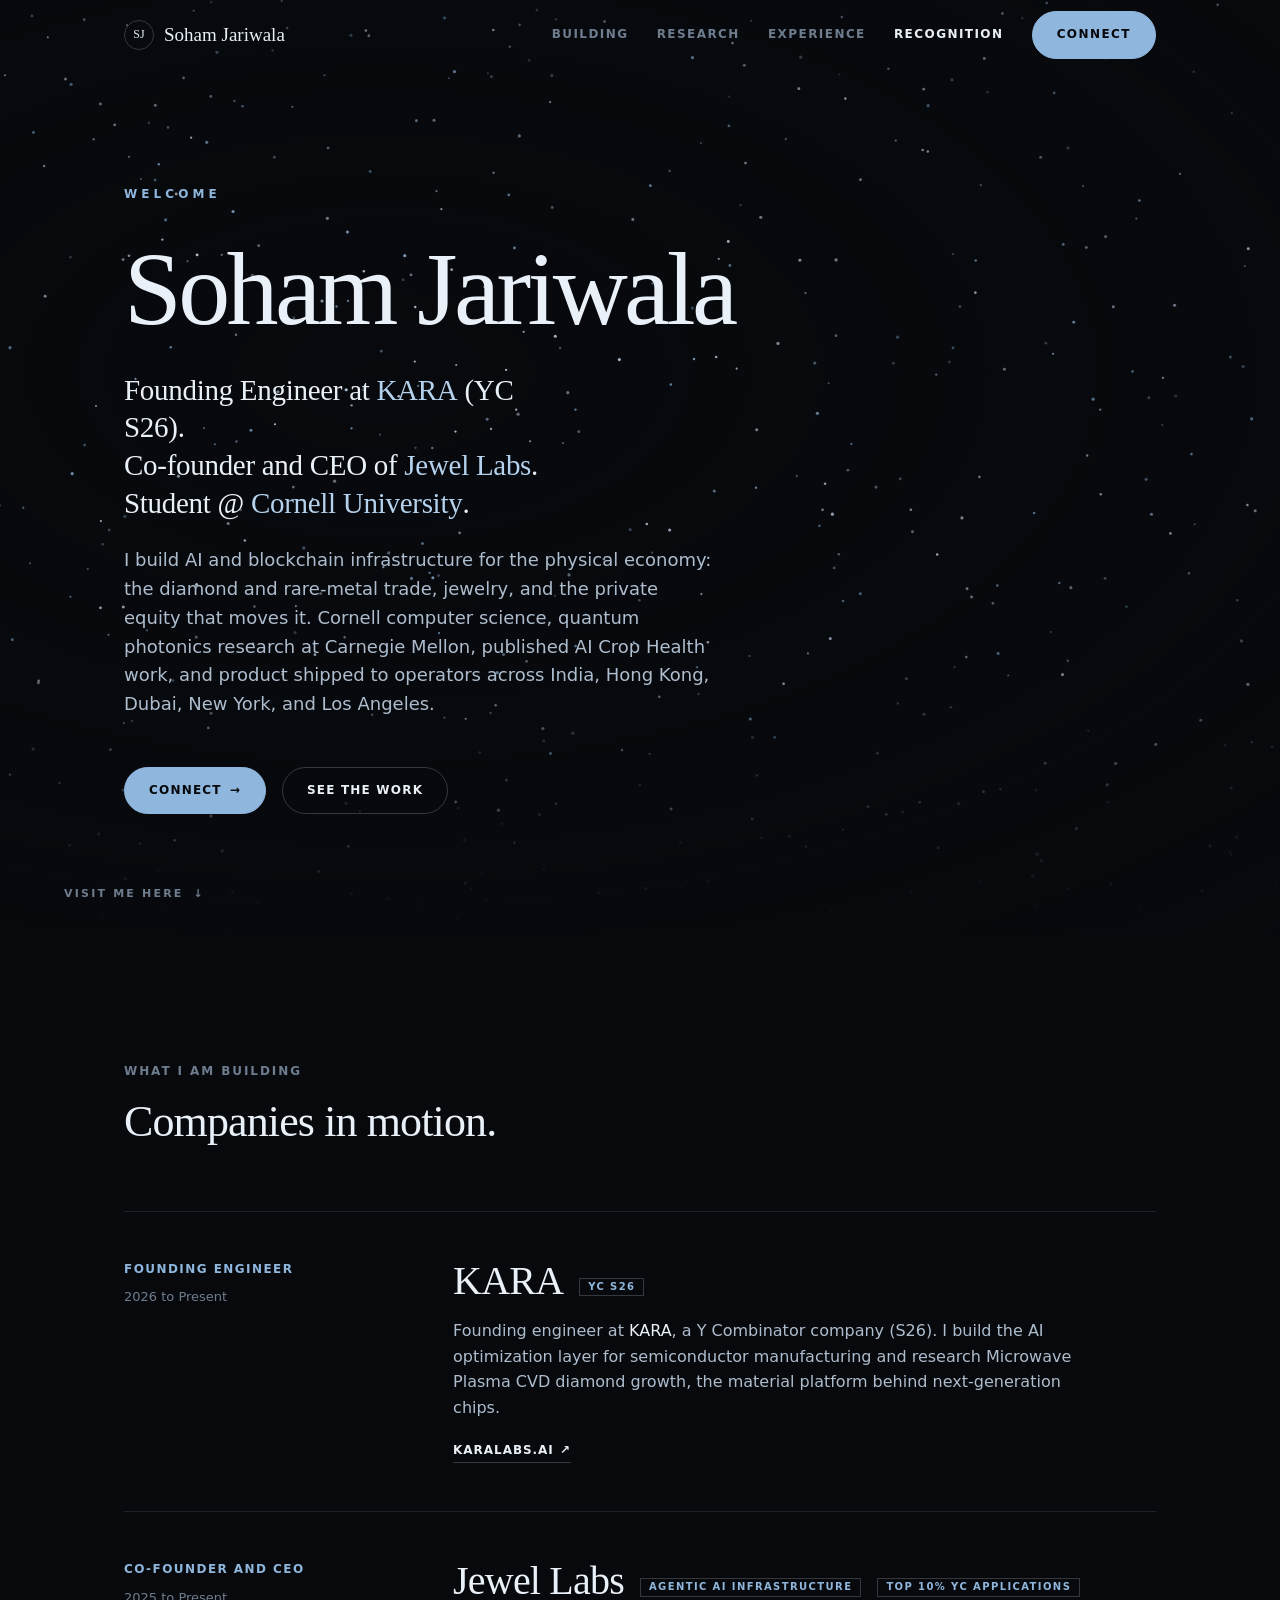
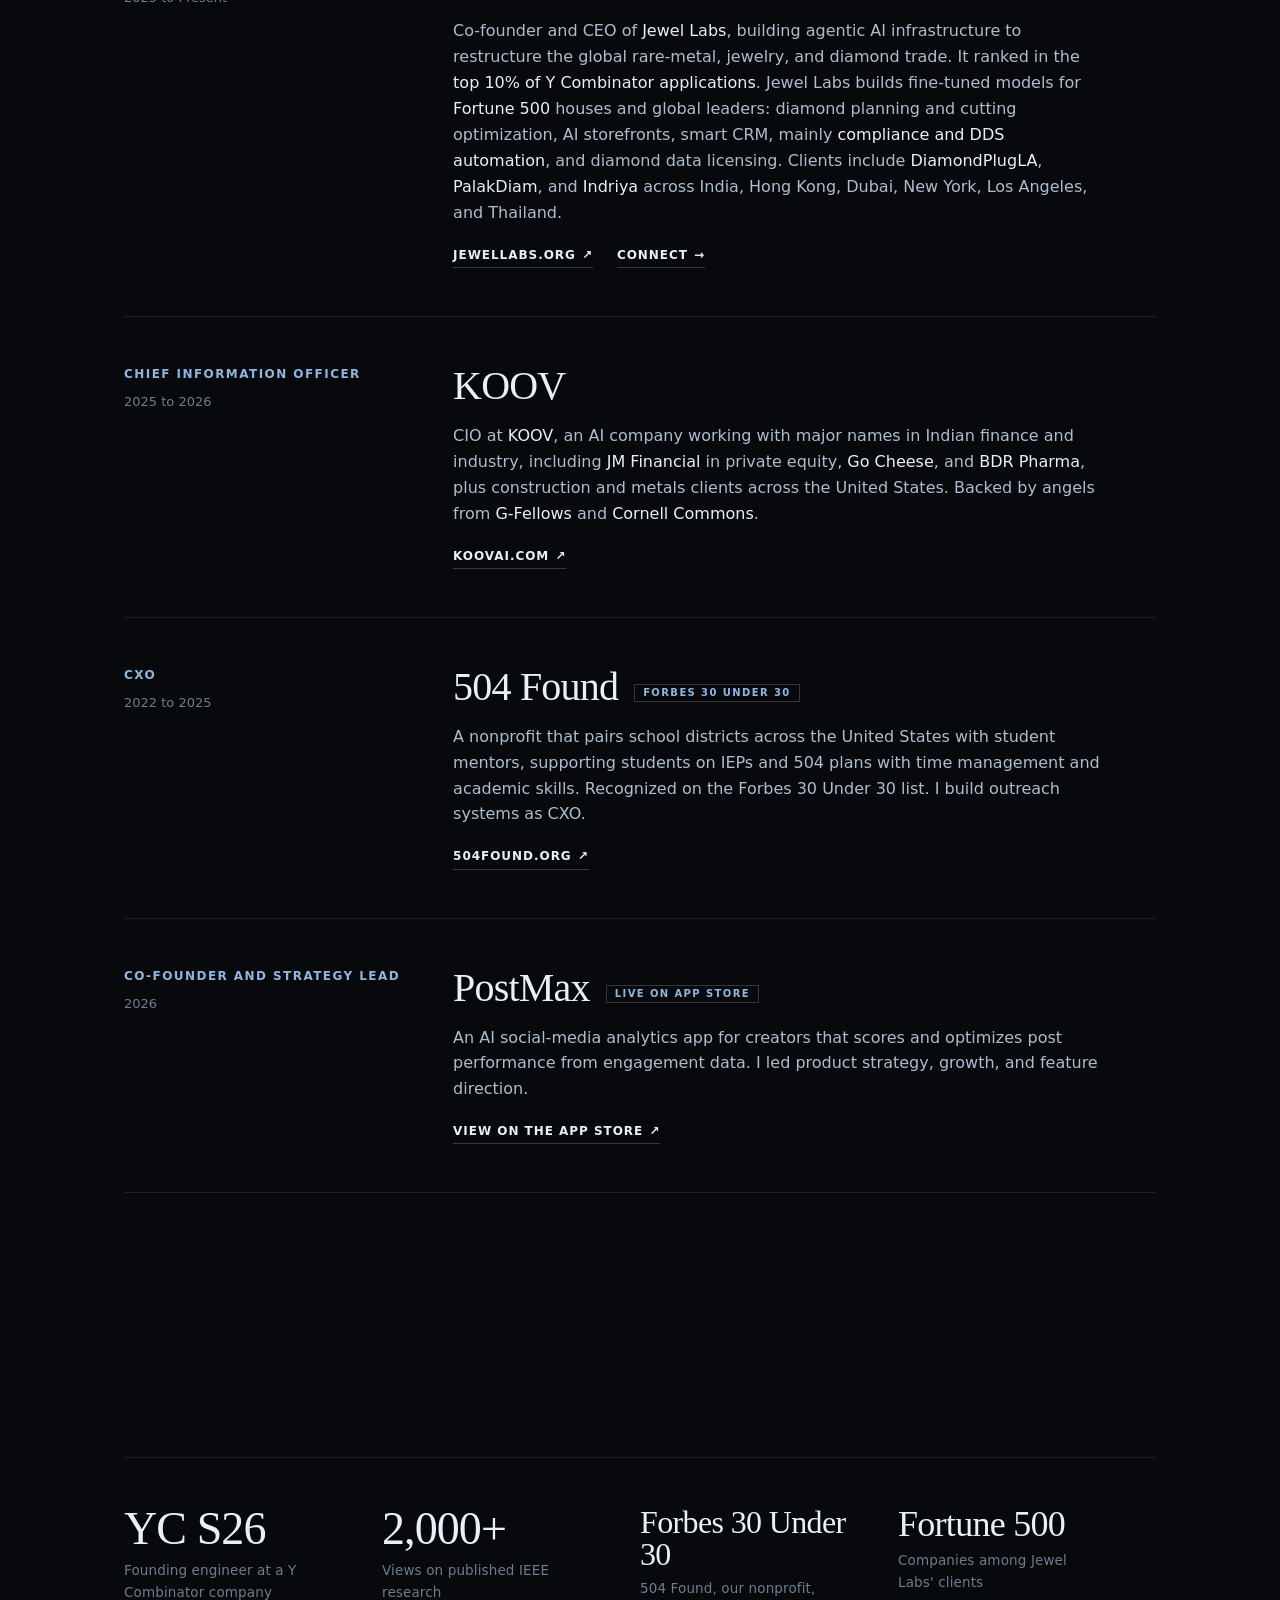
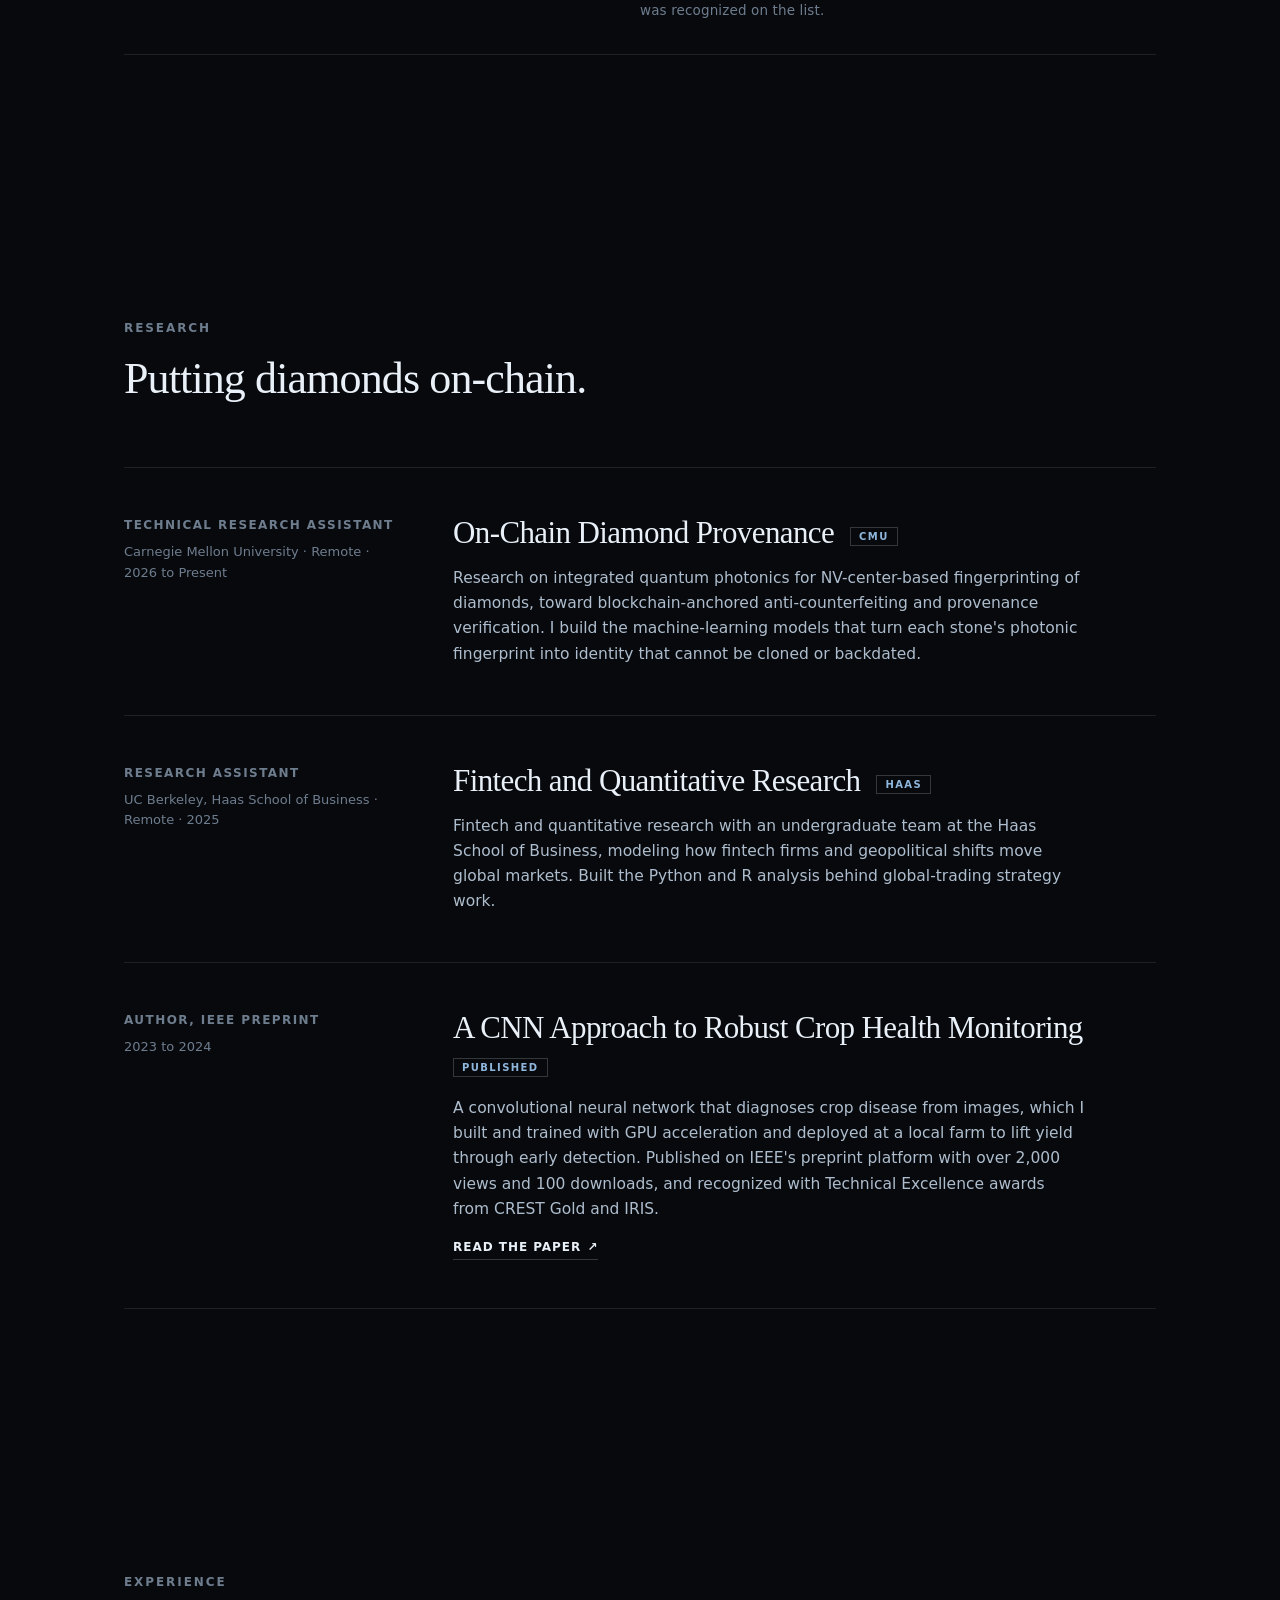
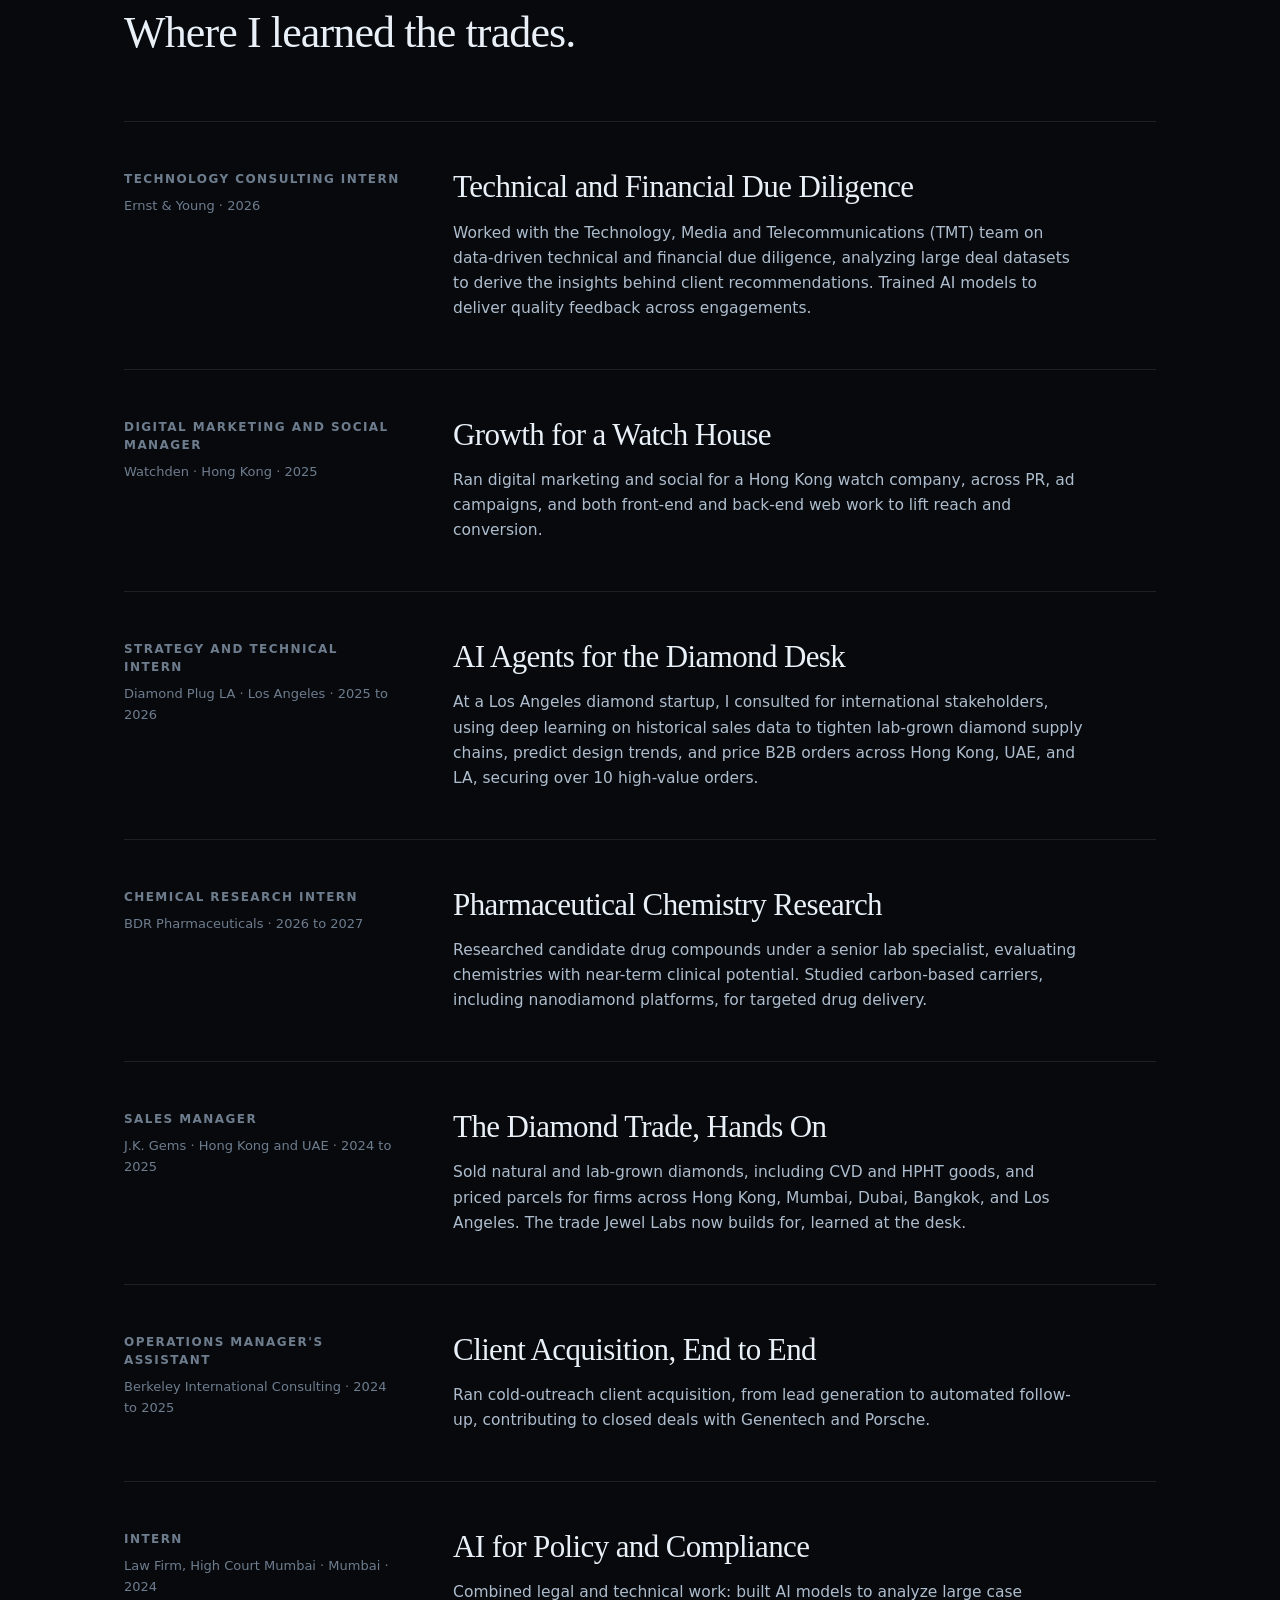
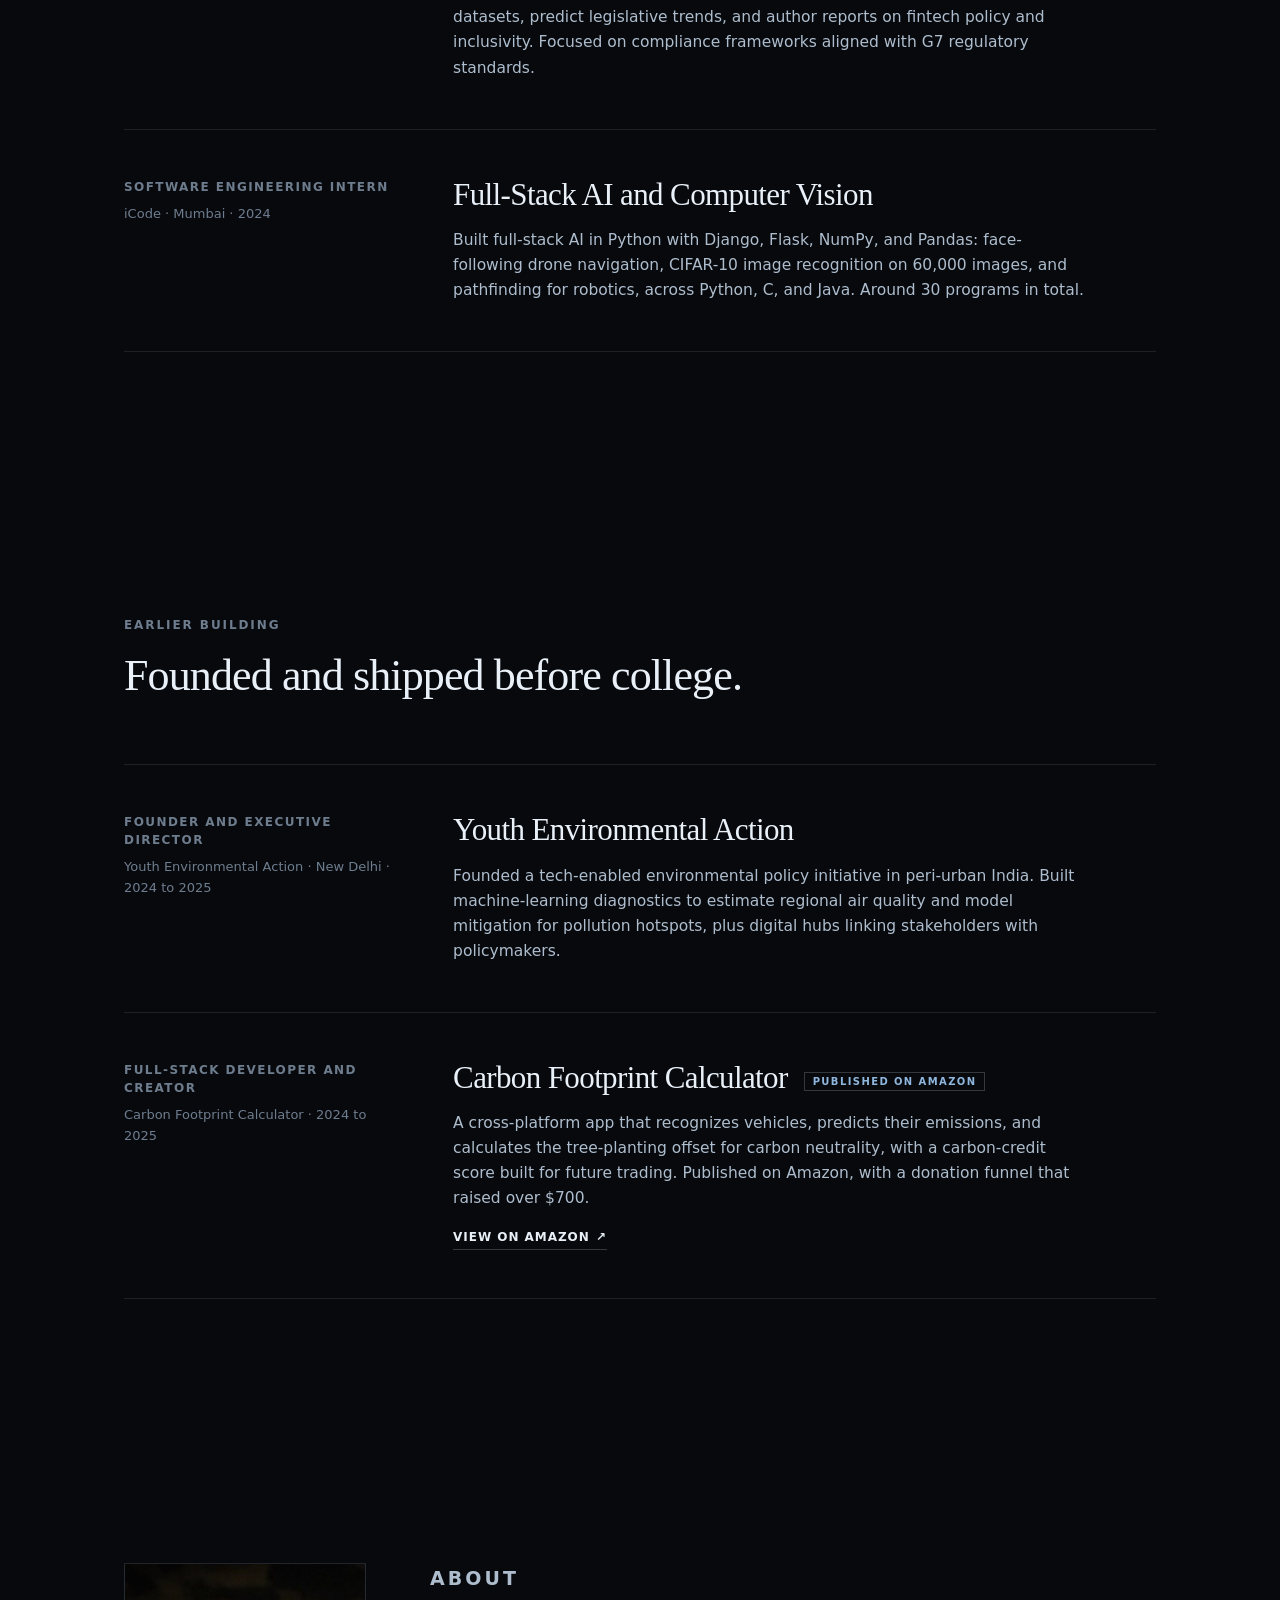
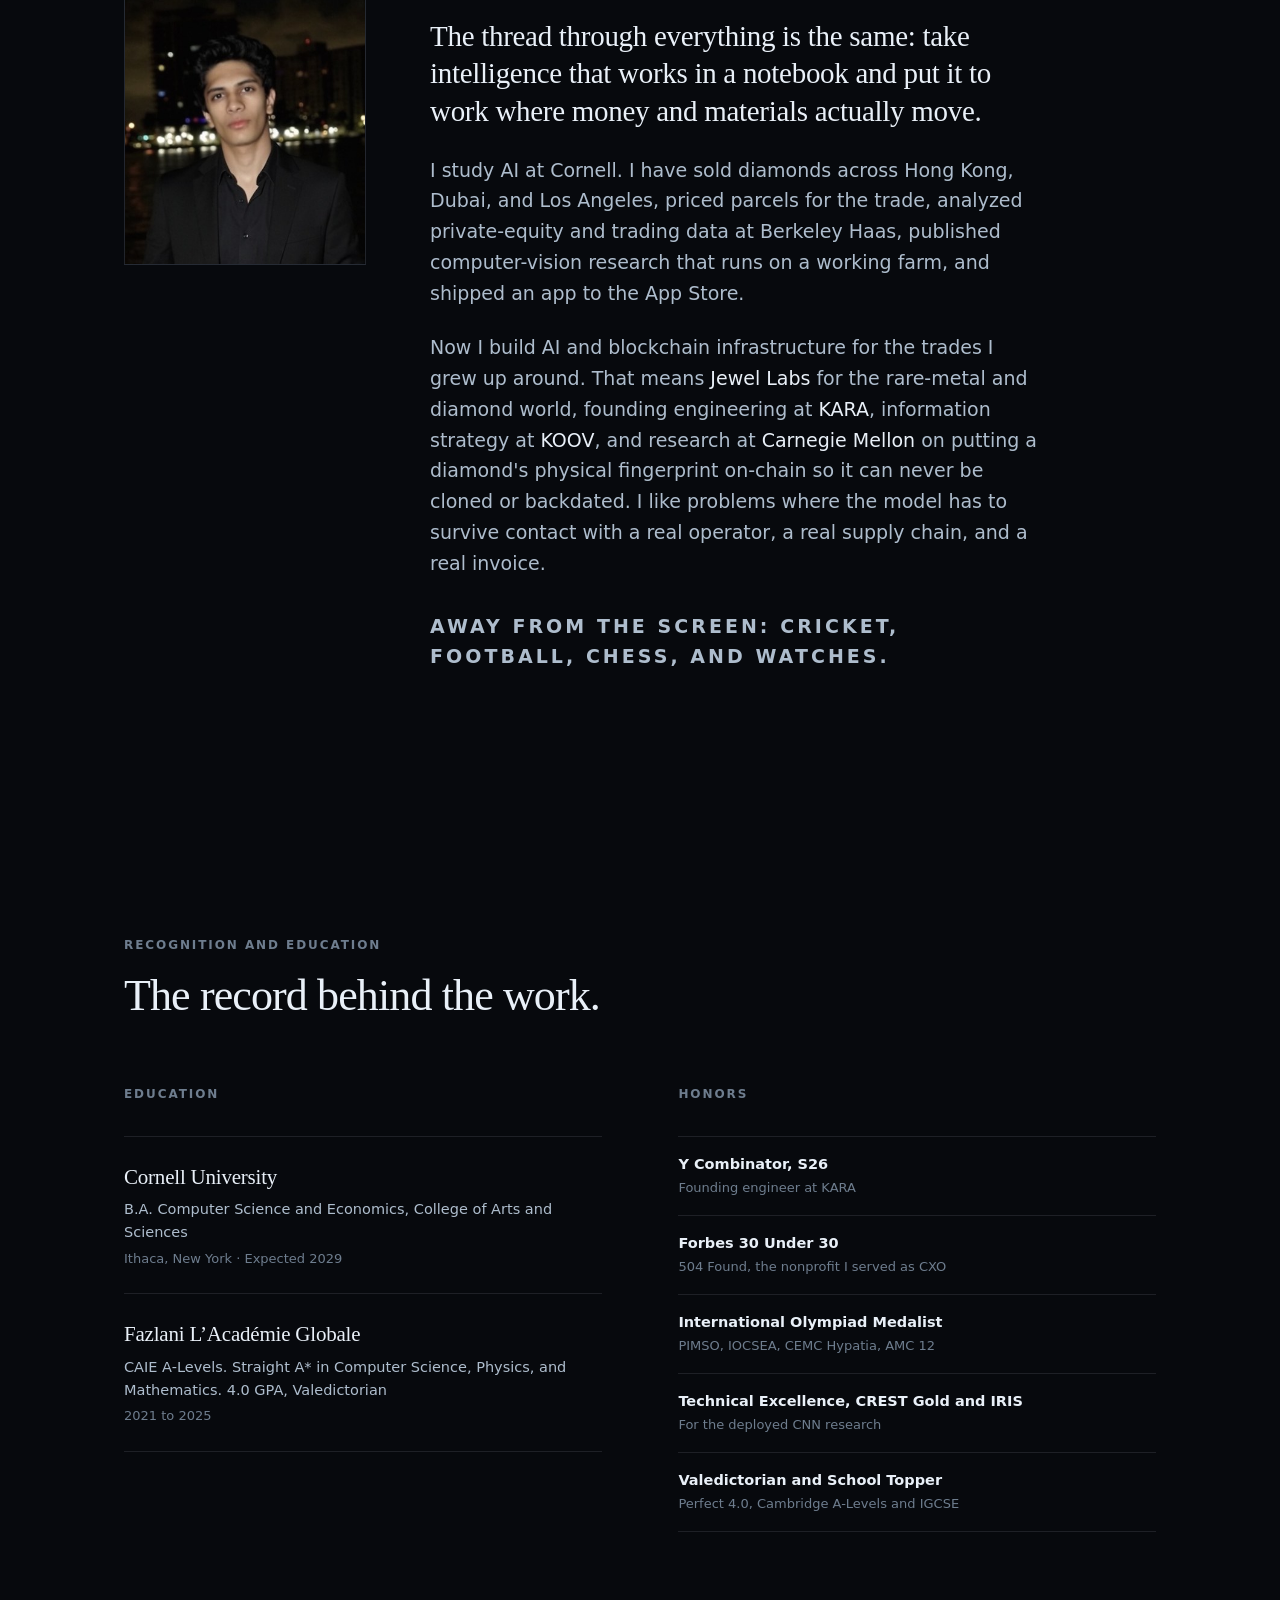
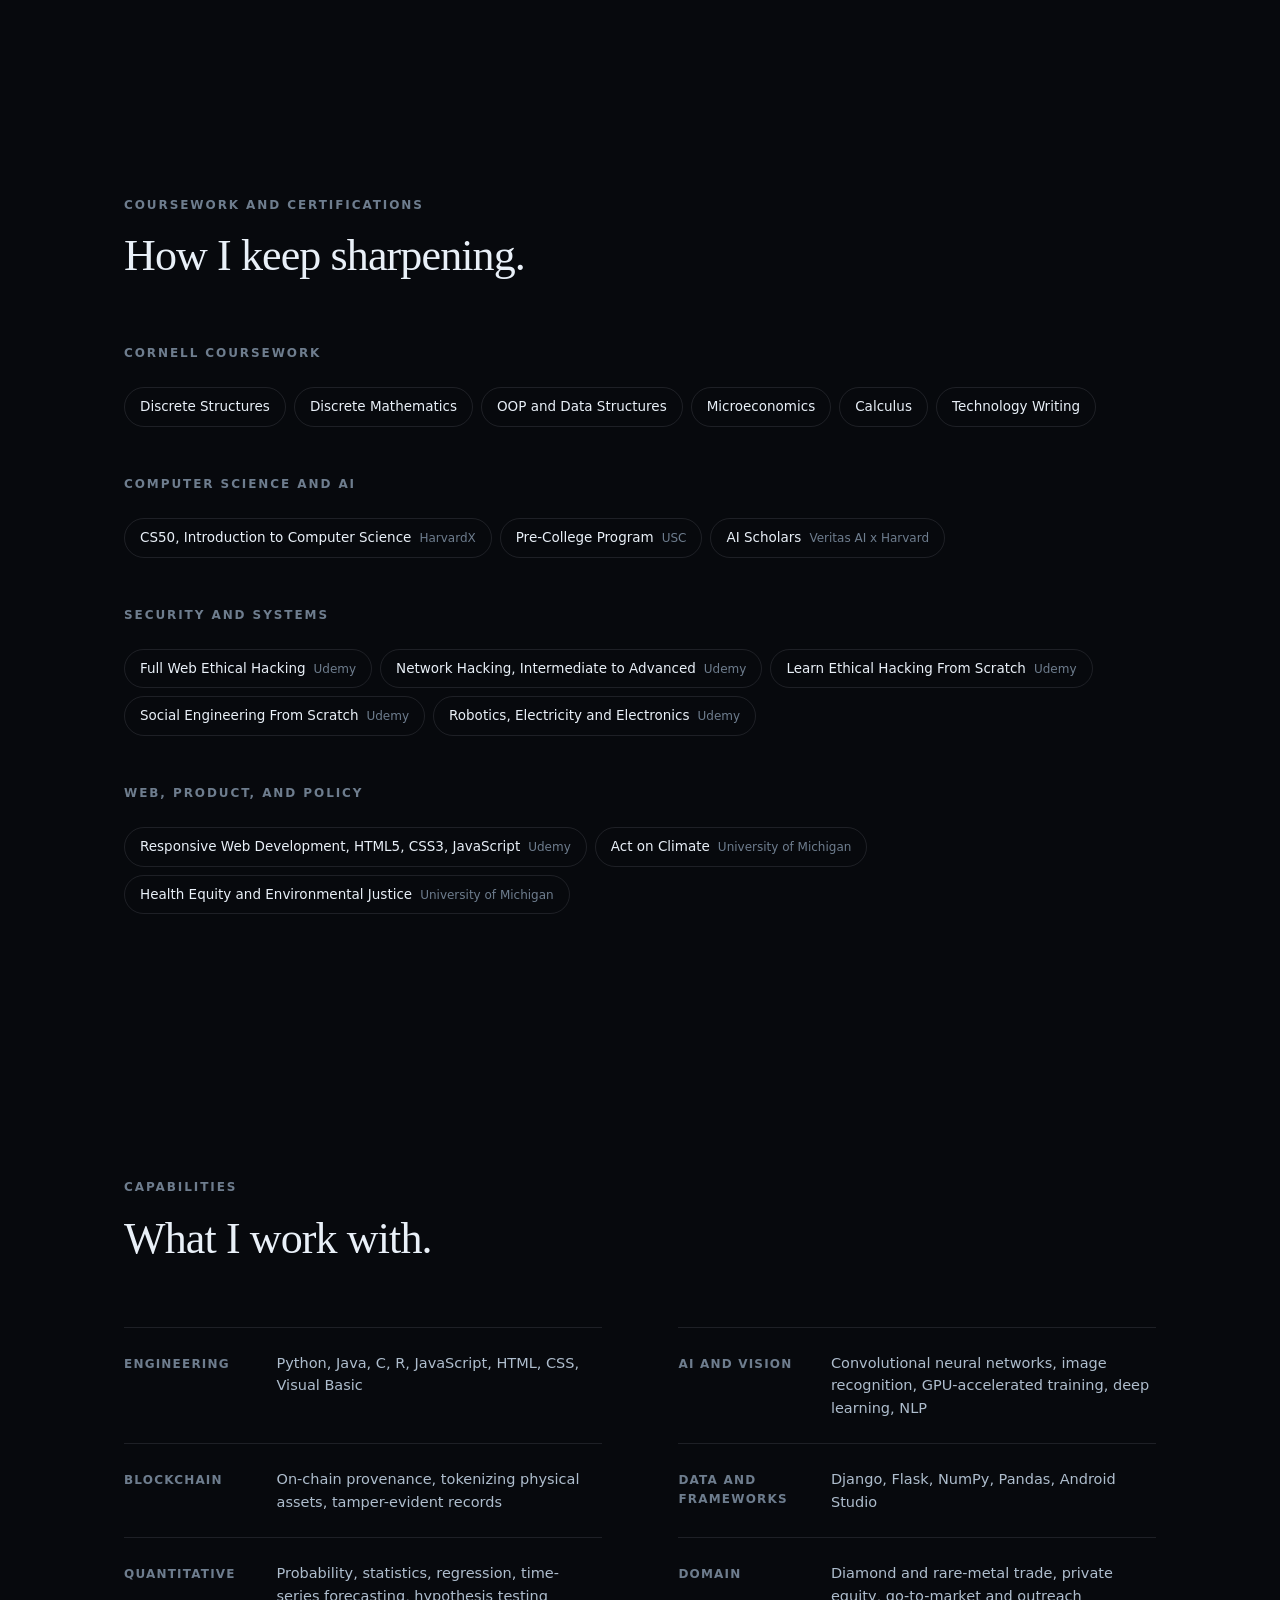
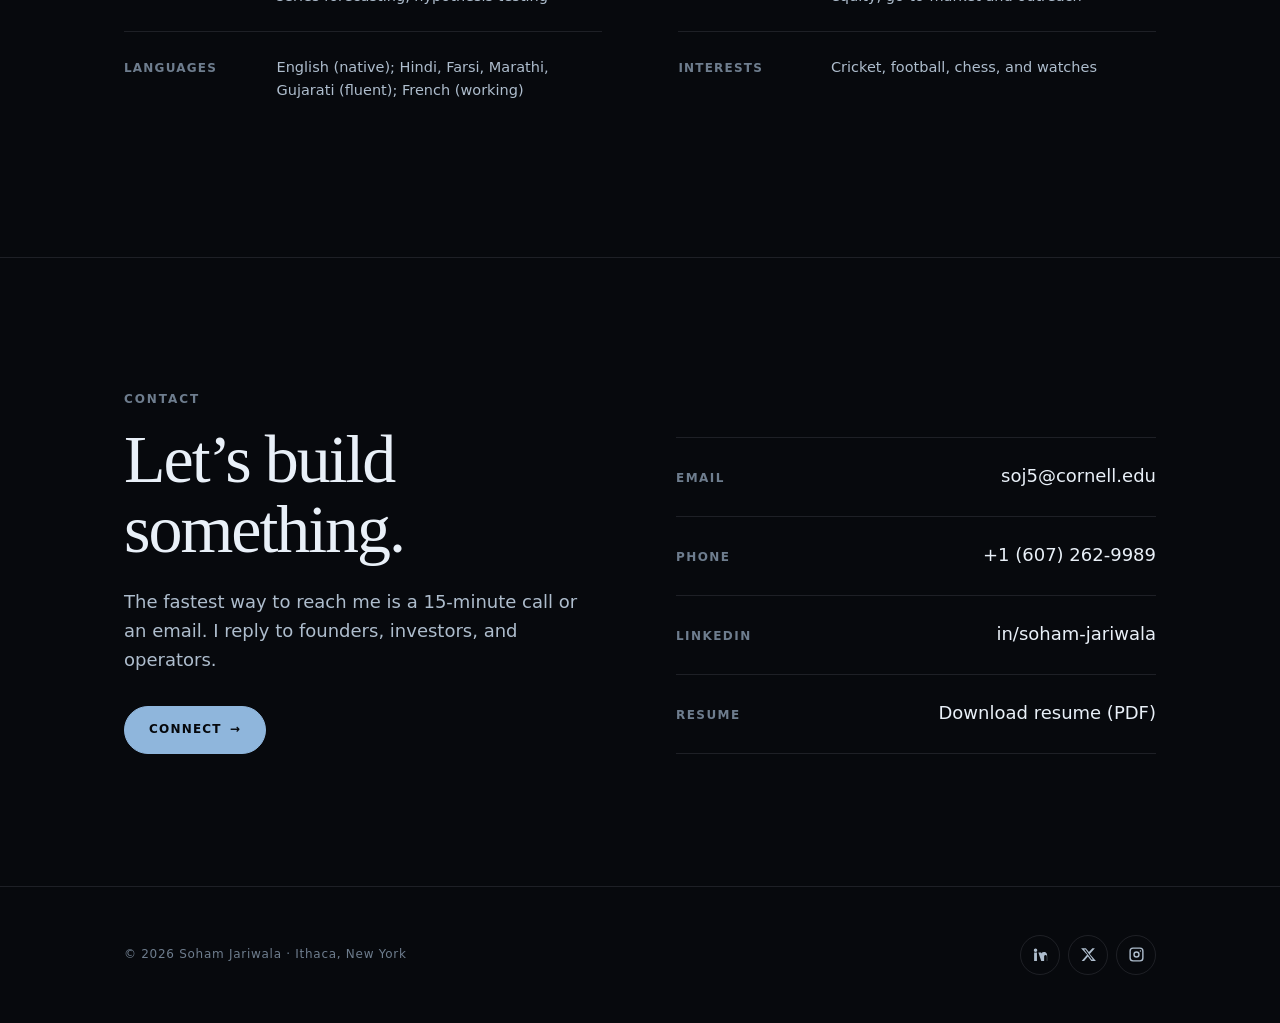
==== commit 046463ba: "Update dates: Watchden 2025, BDR Pharmaceuticals 2026 to 2027 Co-Authored-By: Claude Fable 5 <norepl" ====
--- a/index.html
+++ b/index.html
@@ -365,7 +365,7 @@
           <article class="work-item" data-reveal>
             <div class="work-item__meta">
               <span class="work-item__role">Digital Marketing and Social Manager</span>
-              <span class="work-item__place">Watchden &middot; Hong Kong &middot; 2026</span>
+              <span class="work-item__place">Watchden &middot; Hong Kong &middot; 2025</span>
             </div>
             <div class="work-item__body">
               <h3 class="work-item__title">Growth for a Watch House</h3>
@@ -387,7 +387,7 @@
           <article class="work-item" data-reveal>
             <div class="work-item__meta">
               <span class="work-item__role">Chemical Research Intern</span>
-              <span class="work-item__place">BDR Pharmaceuticals &middot; 2025</span>
+              <span class="work-item__place">BDR Pharmaceuticals &middot; 2026 to 2027</span>
             </div>
             <div class="work-item__body">
               <h3 class="work-item__title">Pharmaceutical Chemistry Research</h3>
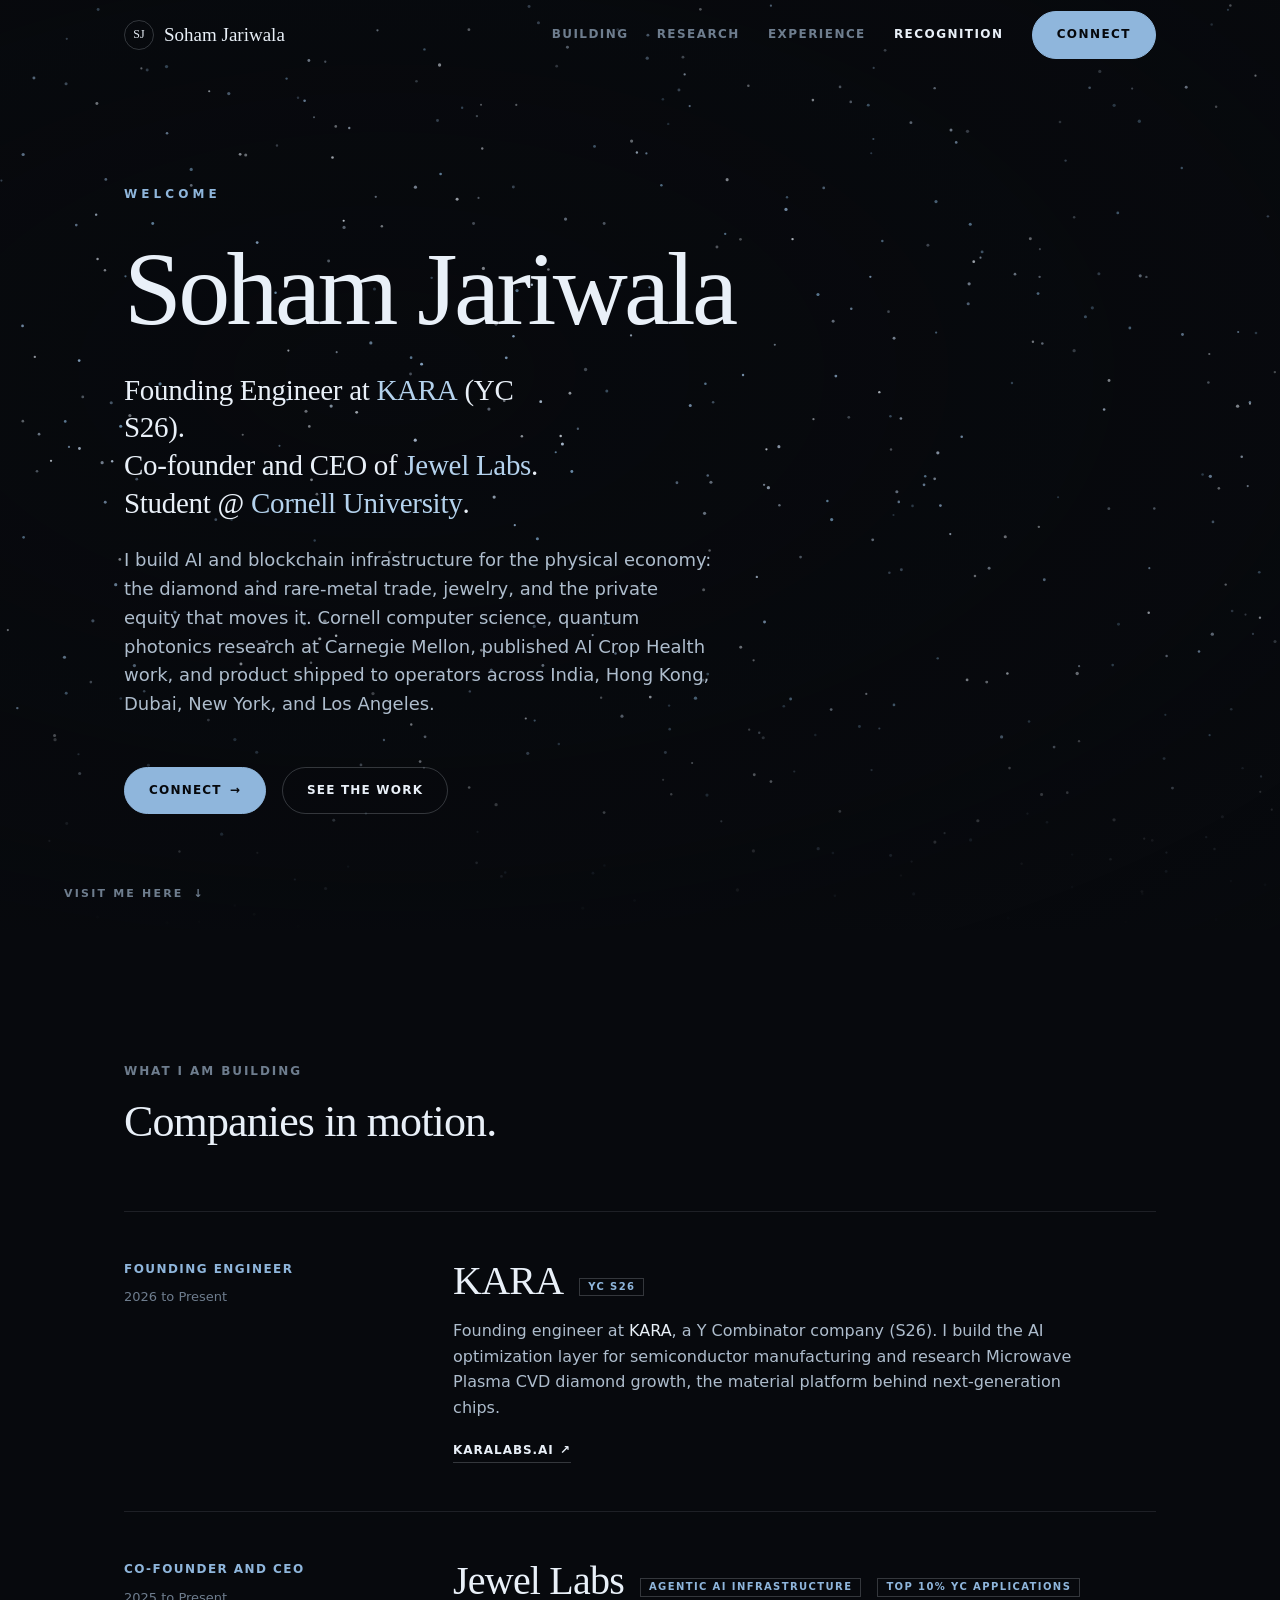
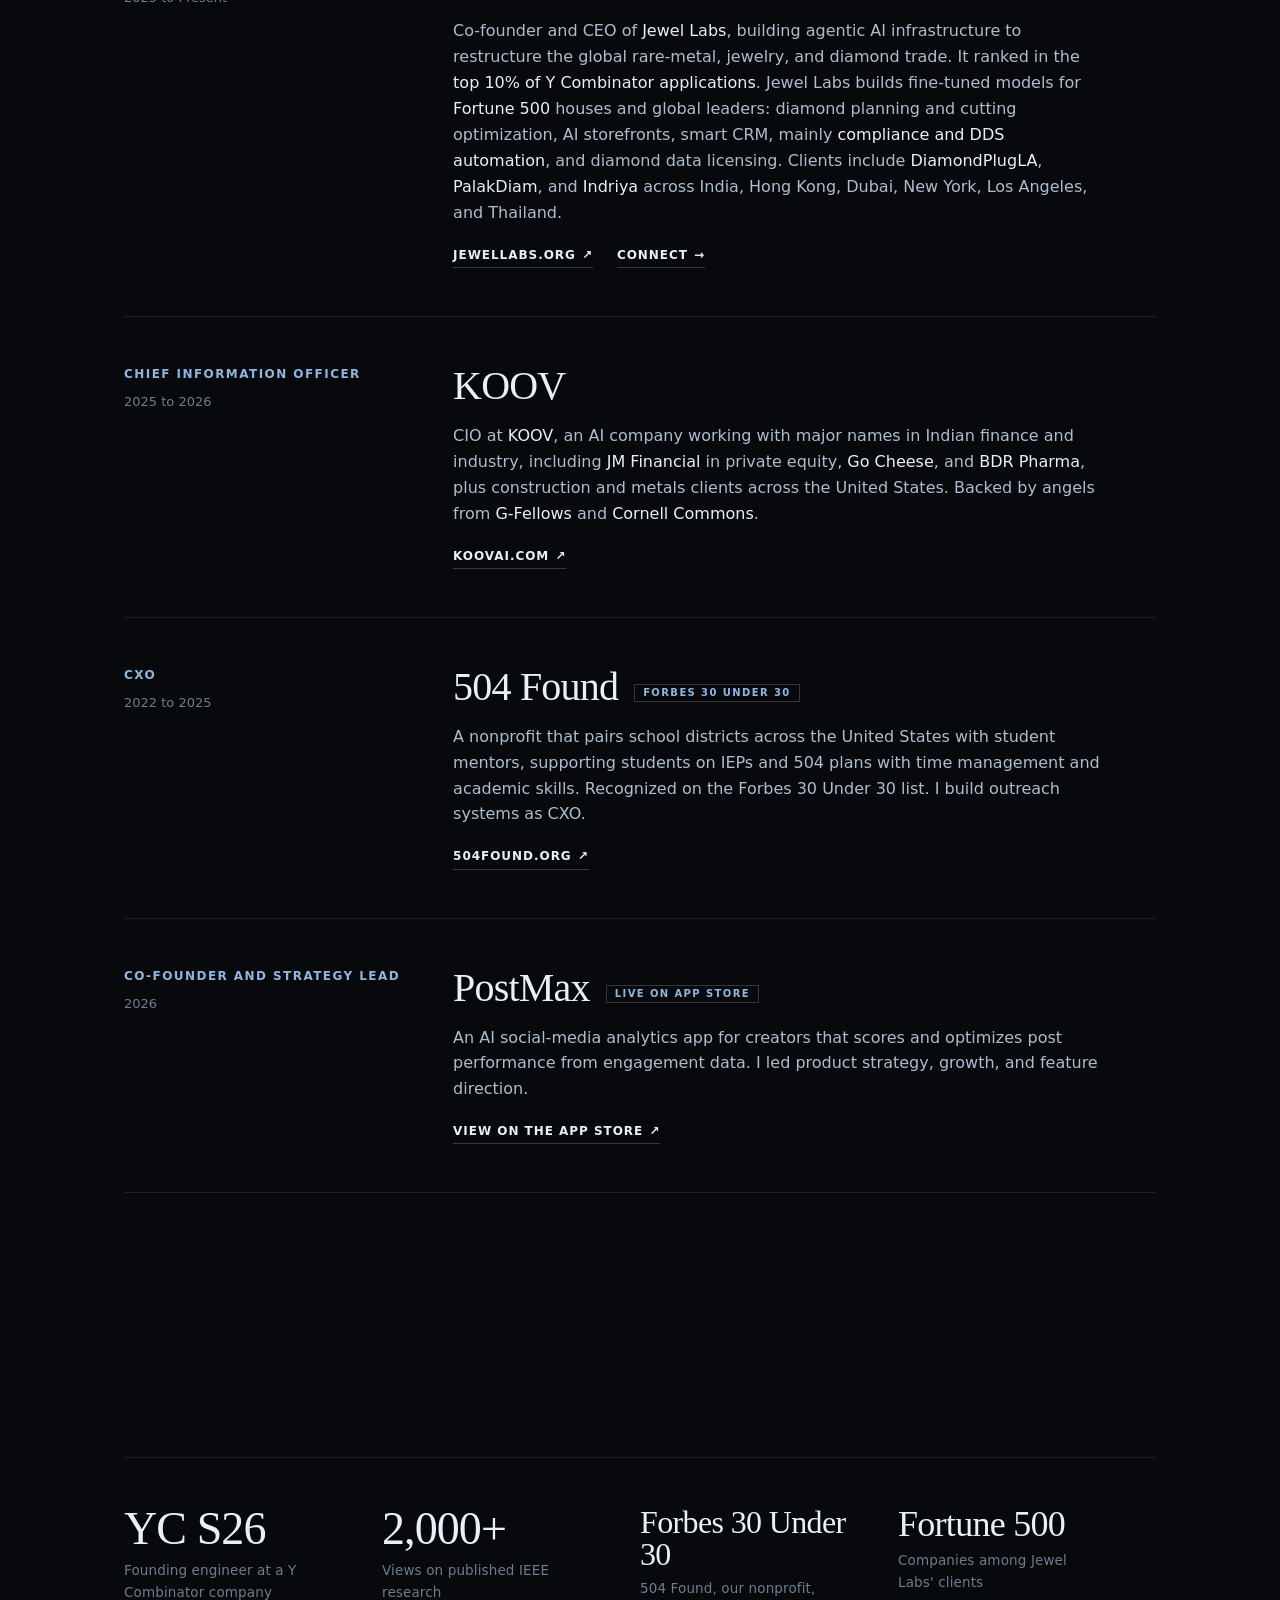
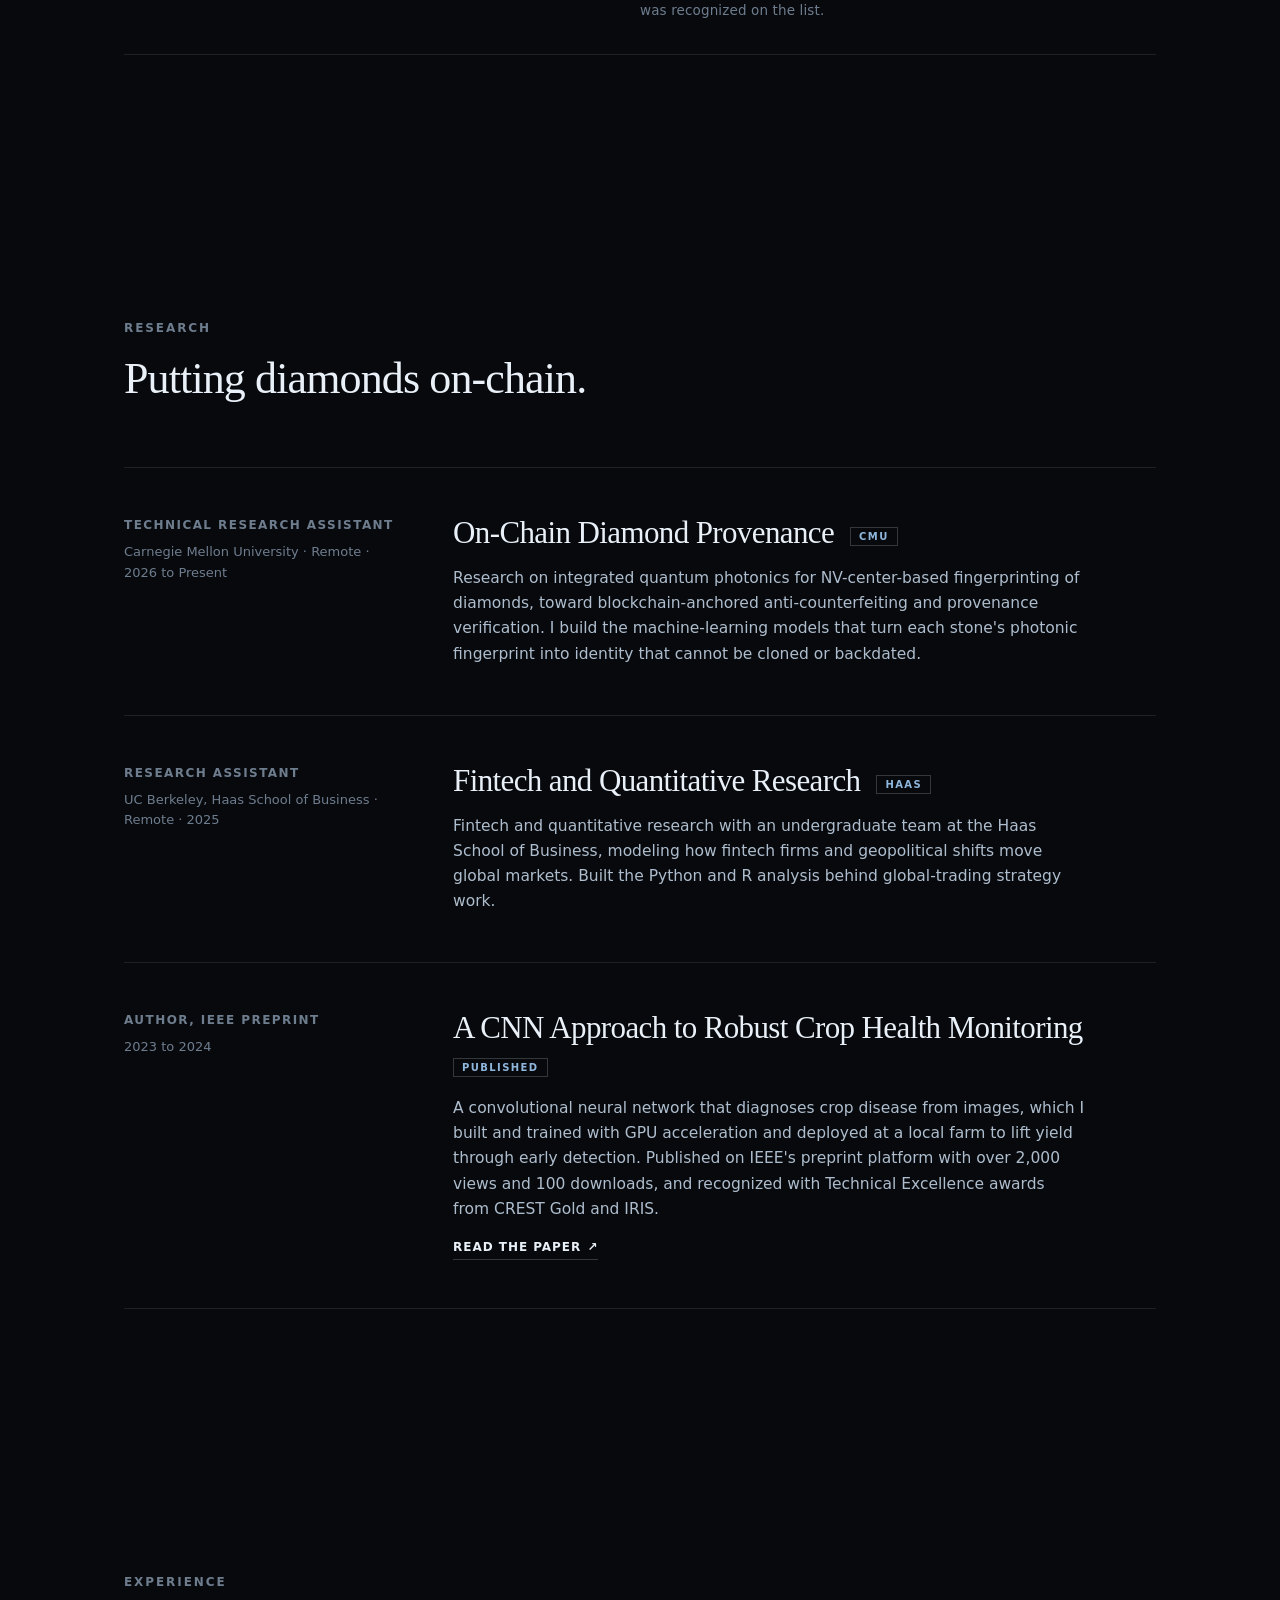
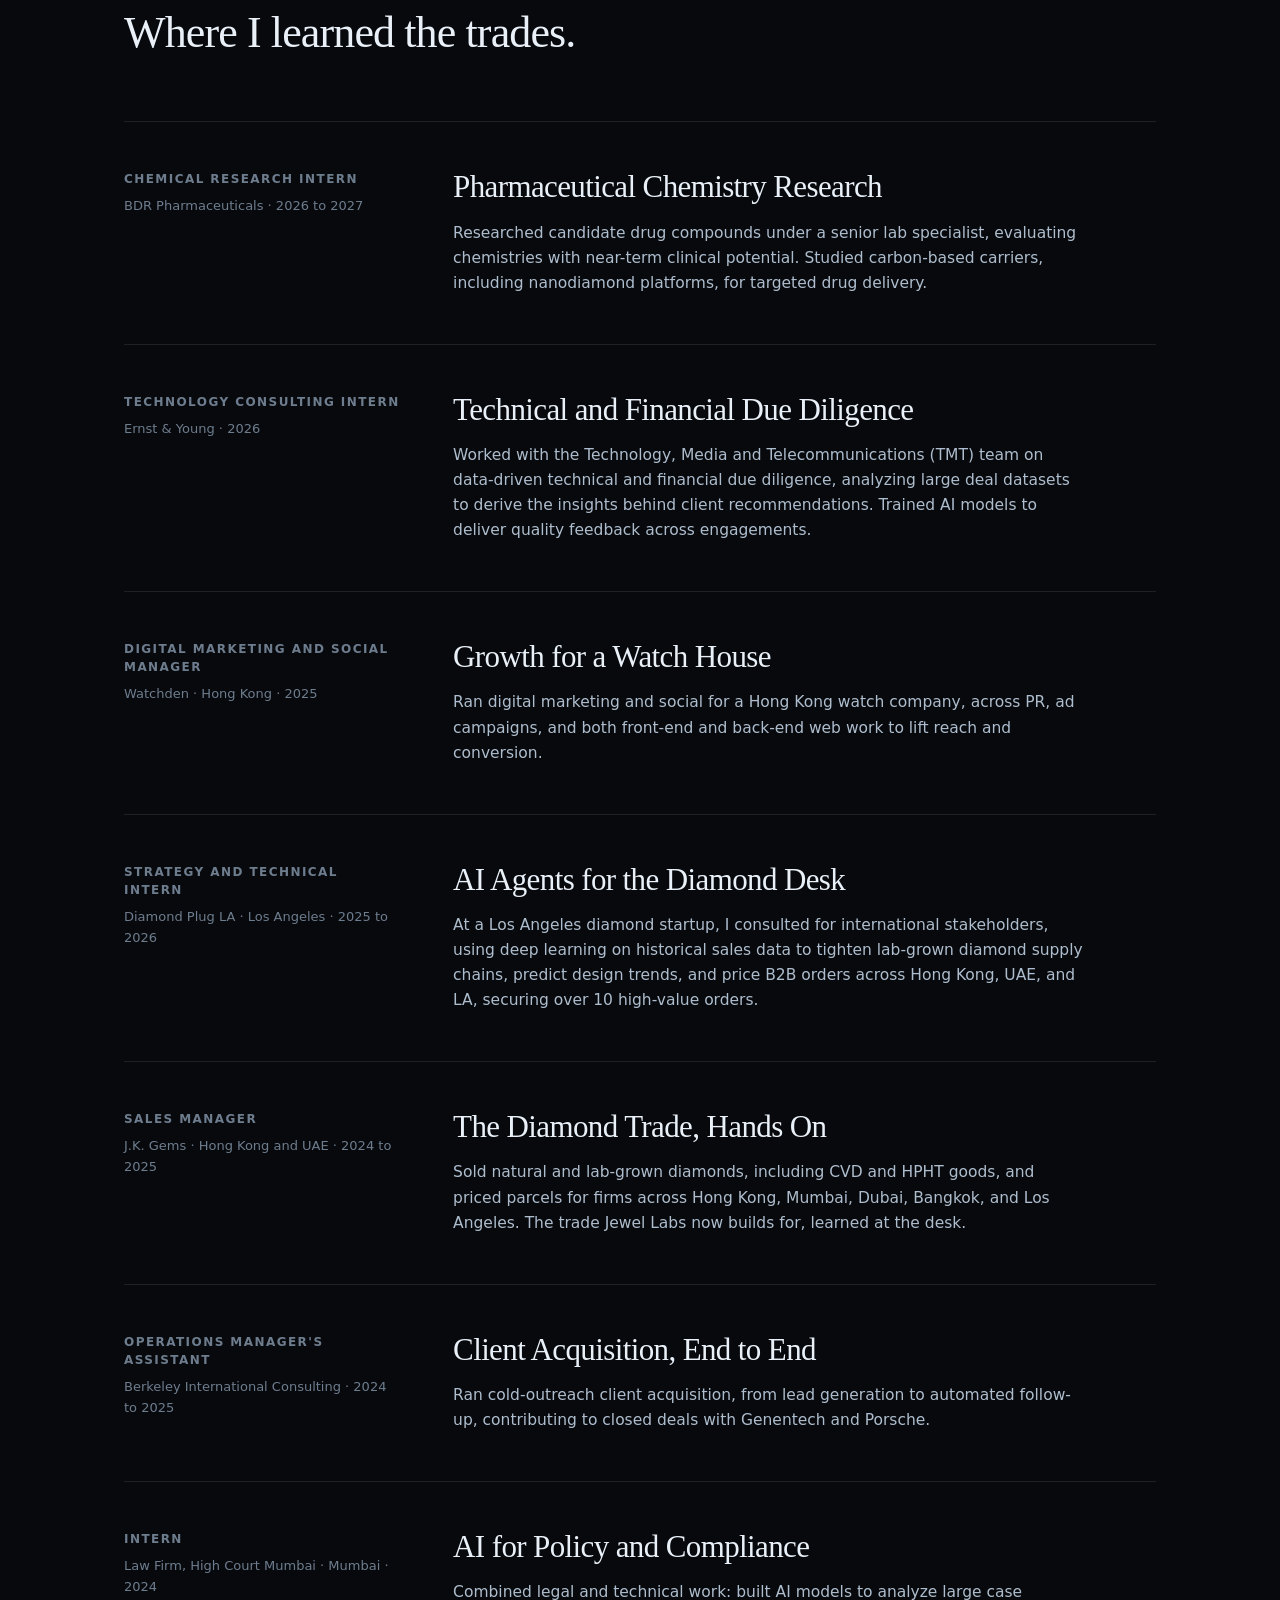
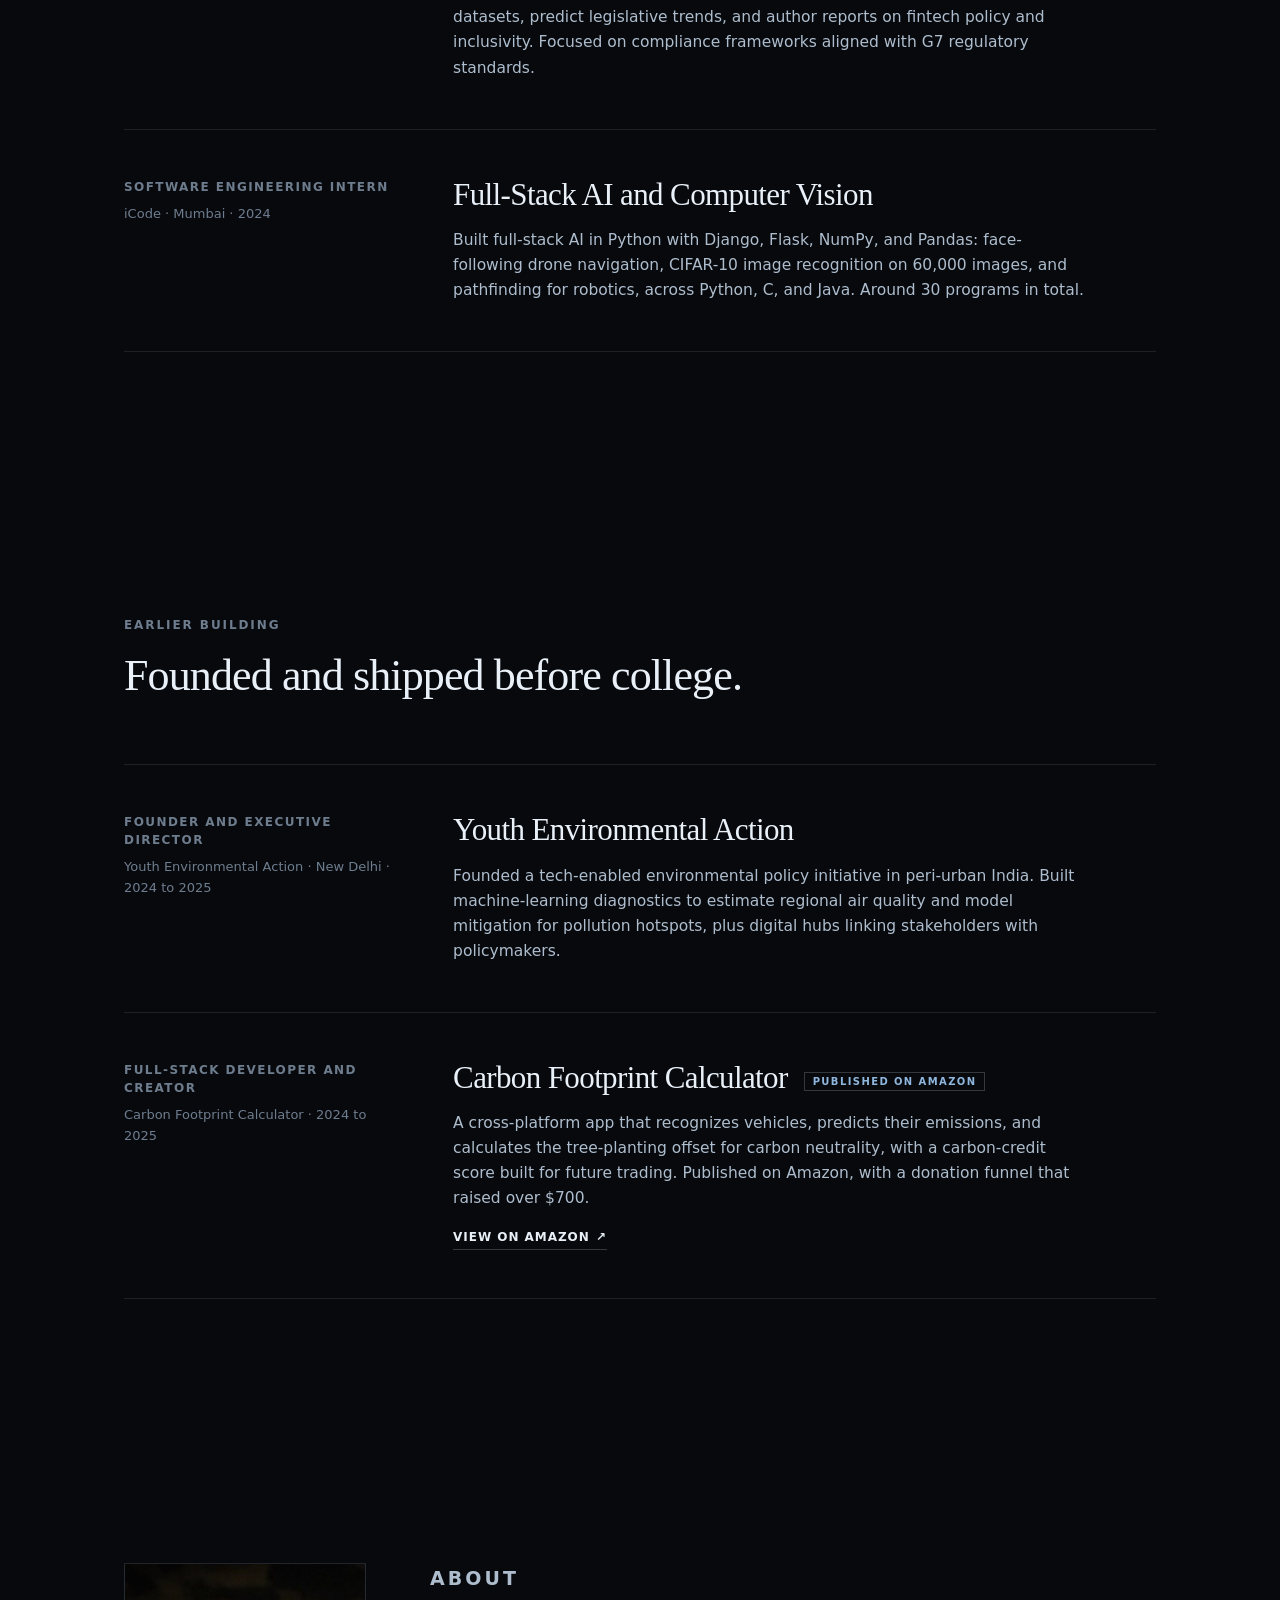
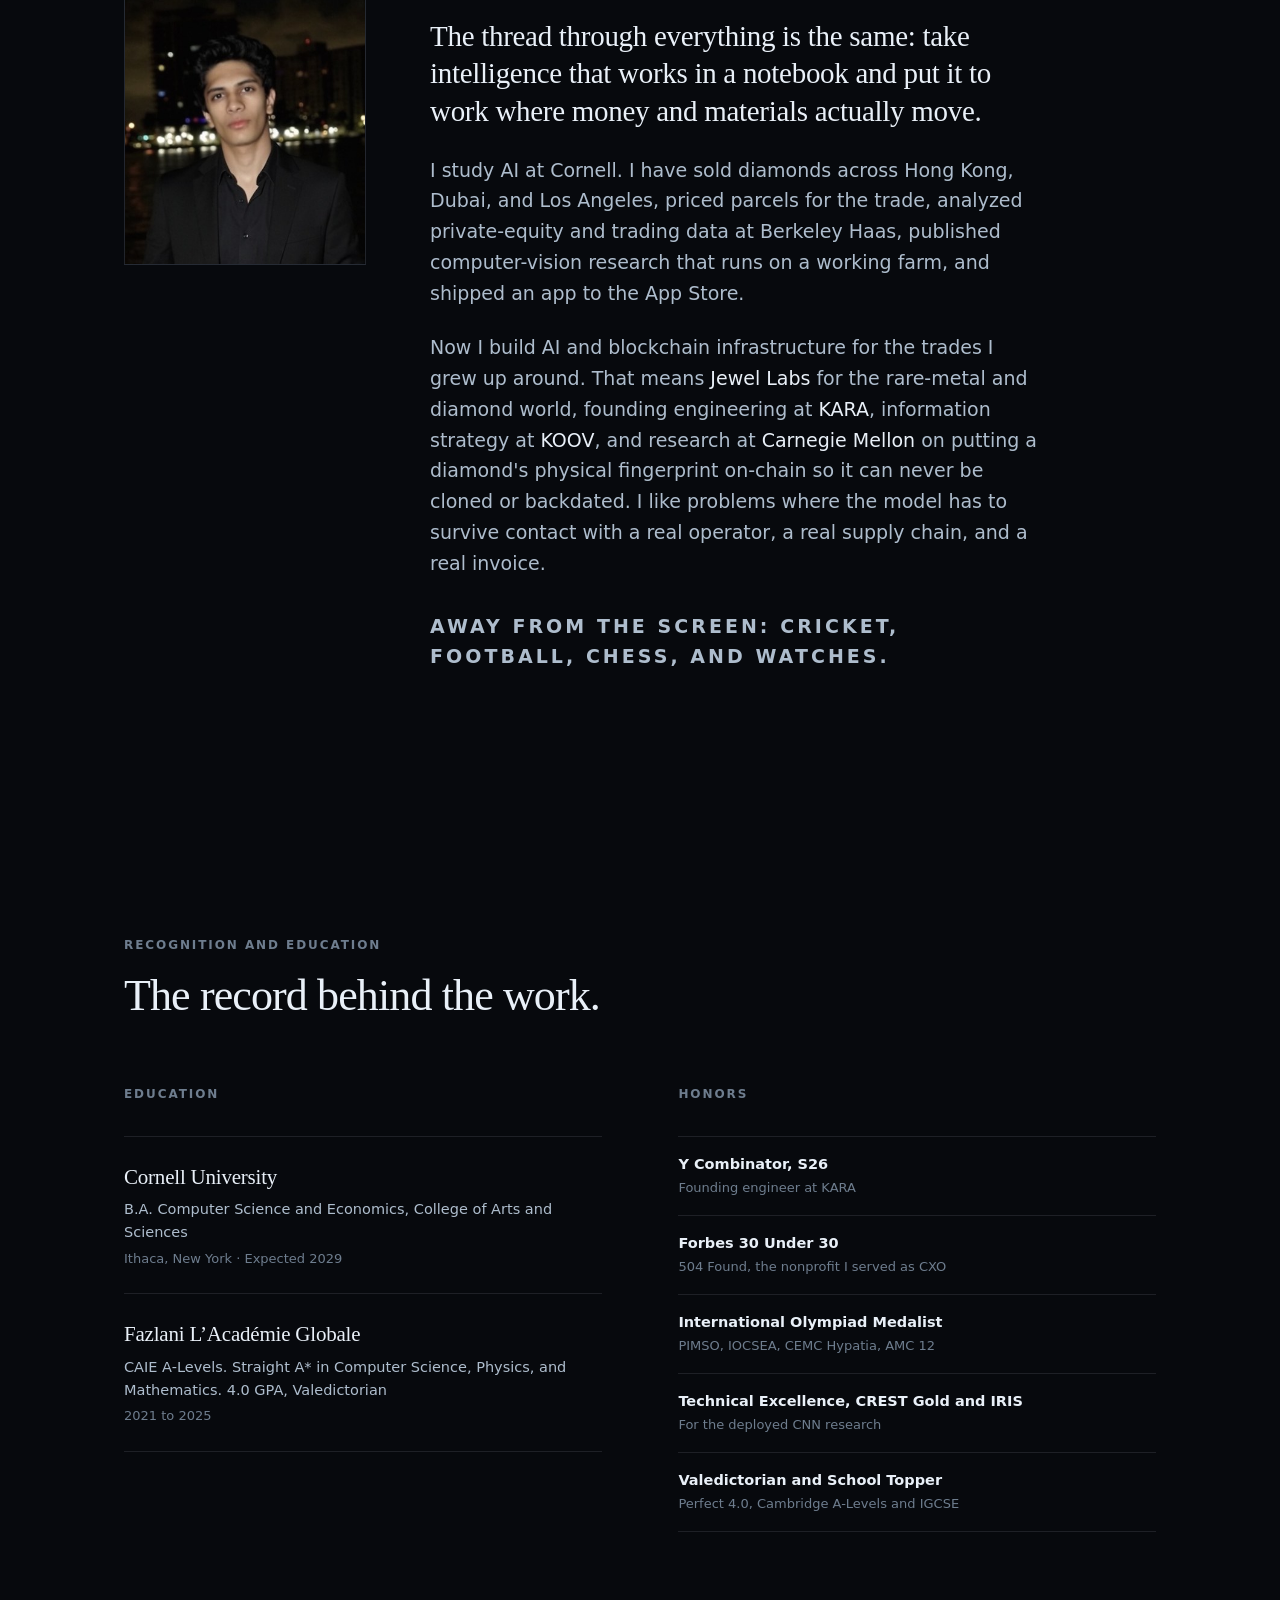
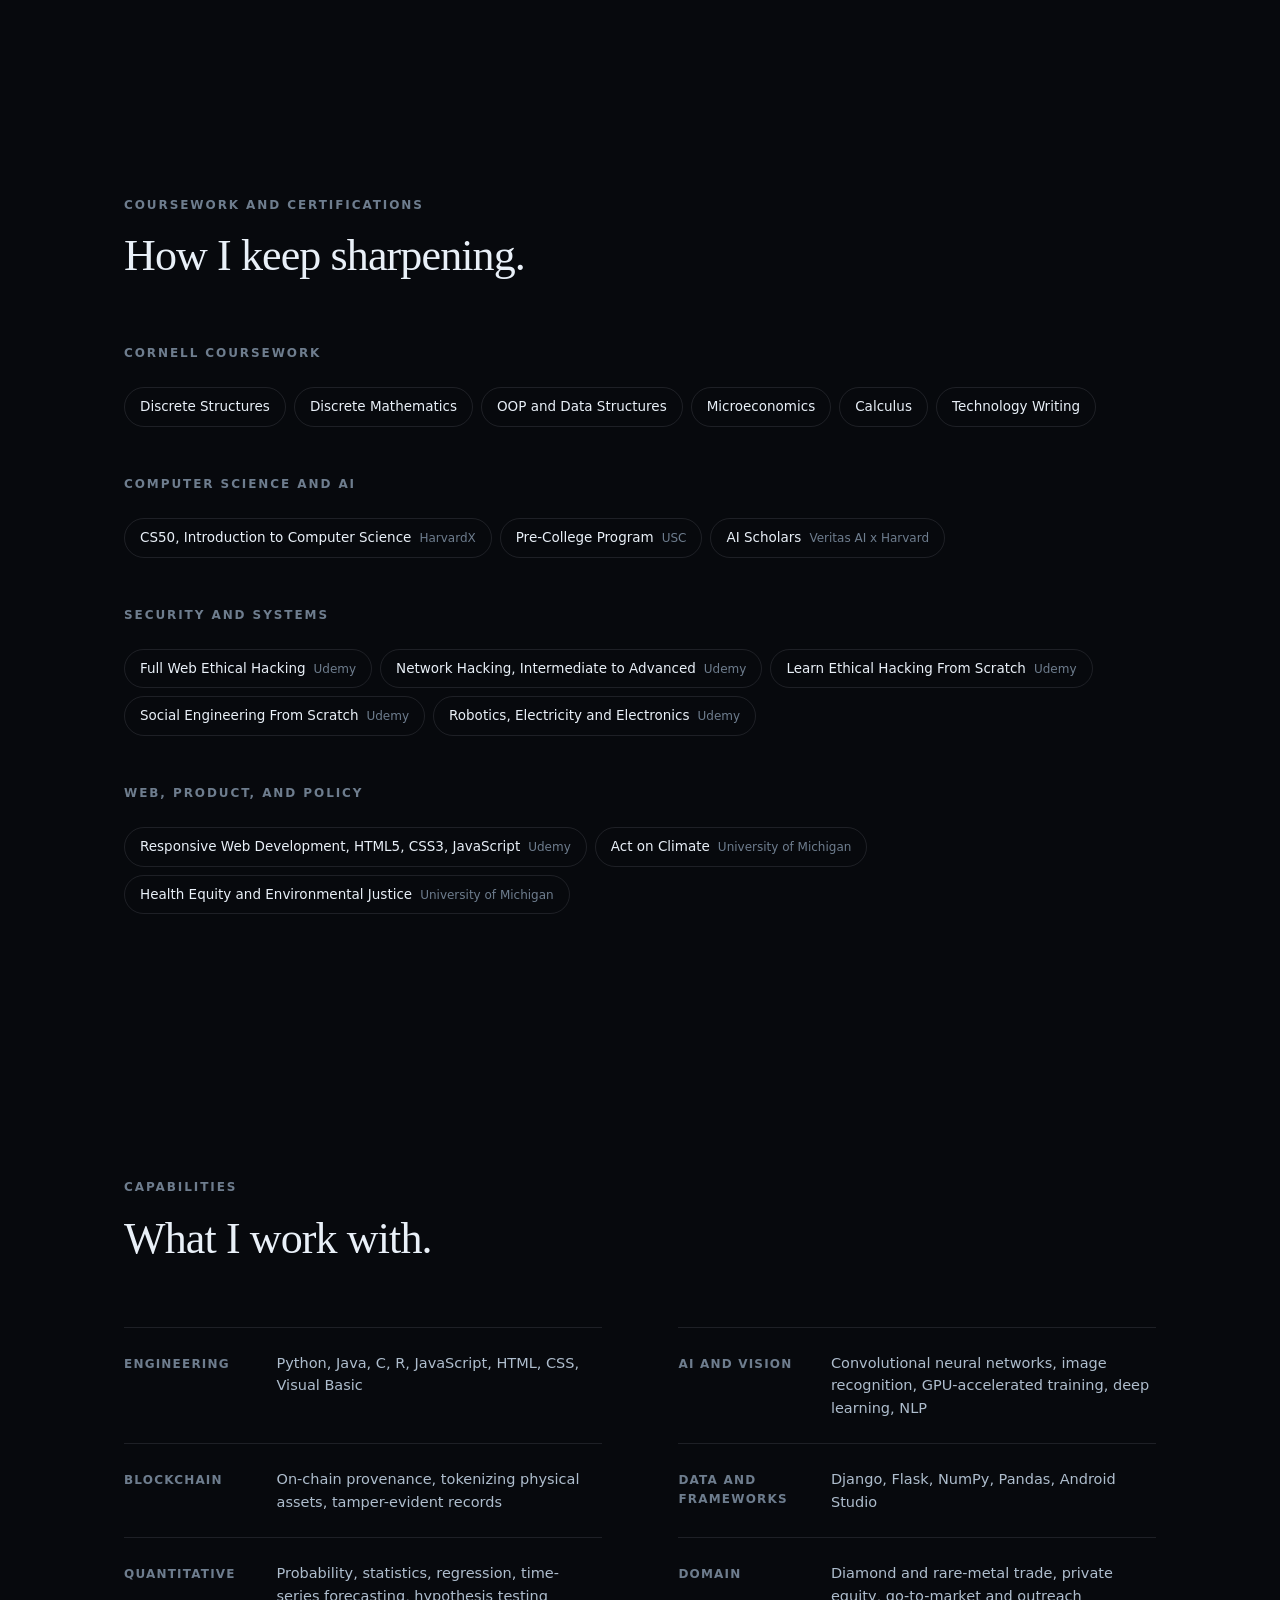
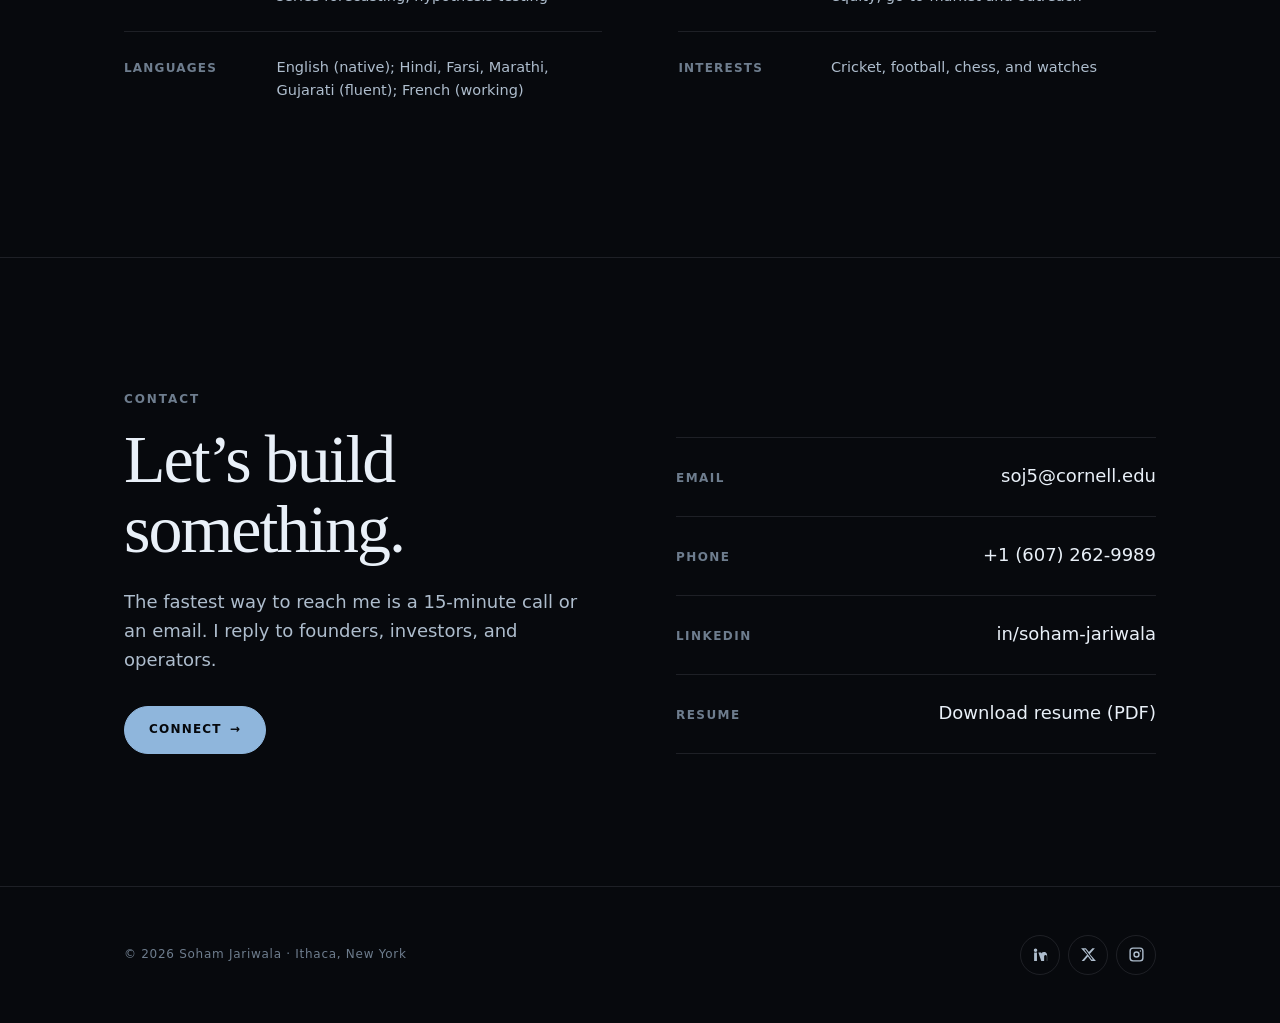
==== commit 0123dae1: "Reorder Experience newest-first: move BDR (2026 to 2027) to top Co-Authored-By: Claude Fable 5 <nore" ====
--- a/index.html
+++ b/index.html
@@ -353,6 +353,17 @@
 
           <article class="work-item" data-reveal>
             <div class="work-item__meta">
+              <span class="work-item__role">Chemical Research Intern</span>
+              <span class="work-item__place">BDR Pharmaceuticals &middot; 2026 to 2027</span>
+            </div>
+            <div class="work-item__body">
+              <h3 class="work-item__title">Pharmaceutical Chemistry Research</h3>
+              <p class="work-item__desc">Researched candidate drug compounds under a senior lab specialist, evaluating chemistries with near-term clinical potential. Studied carbon-based carriers, including nanodiamond platforms, for targeted drug delivery.</p>
+            </div>
+          </article>
+
+          <article class="work-item" data-reveal>
+            <div class="work-item__meta">
               <span class="work-item__role">Technology Consulting Intern</span>
               <span class="work-item__place">Ernst &amp; Young &middot; 2026</span>
             </div>
@@ -381,17 +392,6 @@
             <div class="work-item__body">
               <h3 class="work-item__title">AI Agents for the Diamond Desk</h3>
               <p class="work-item__desc">At a Los Angeles diamond startup, I consulted for international stakeholders, using deep learning on historical sales data to tighten lab-grown diamond supply chains, predict design trends, and price B2B orders across Hong Kong, UAE, and LA, securing over 10 high-value orders.</p>
-            </div>
-          </article>
-
-          <article class="work-item" data-reveal>
-            <div class="work-item__meta">
-              <span class="work-item__role">Chemical Research Intern</span>
-              <span class="work-item__place">BDR Pharmaceuticals &middot; 2026 to 2027</span>
-            </div>
-            <div class="work-item__body">
-              <h3 class="work-item__title">Pharmaceutical Chemistry Research</h3>
-              <p class="work-item__desc">Researched candidate drug compounds under a senior lab specialist, evaluating chemistries with near-term clinical potential. Studied carbon-based carriers, including nanodiamond platforms, for targeted drug delivery.</p>
             </div>
           </article>
 
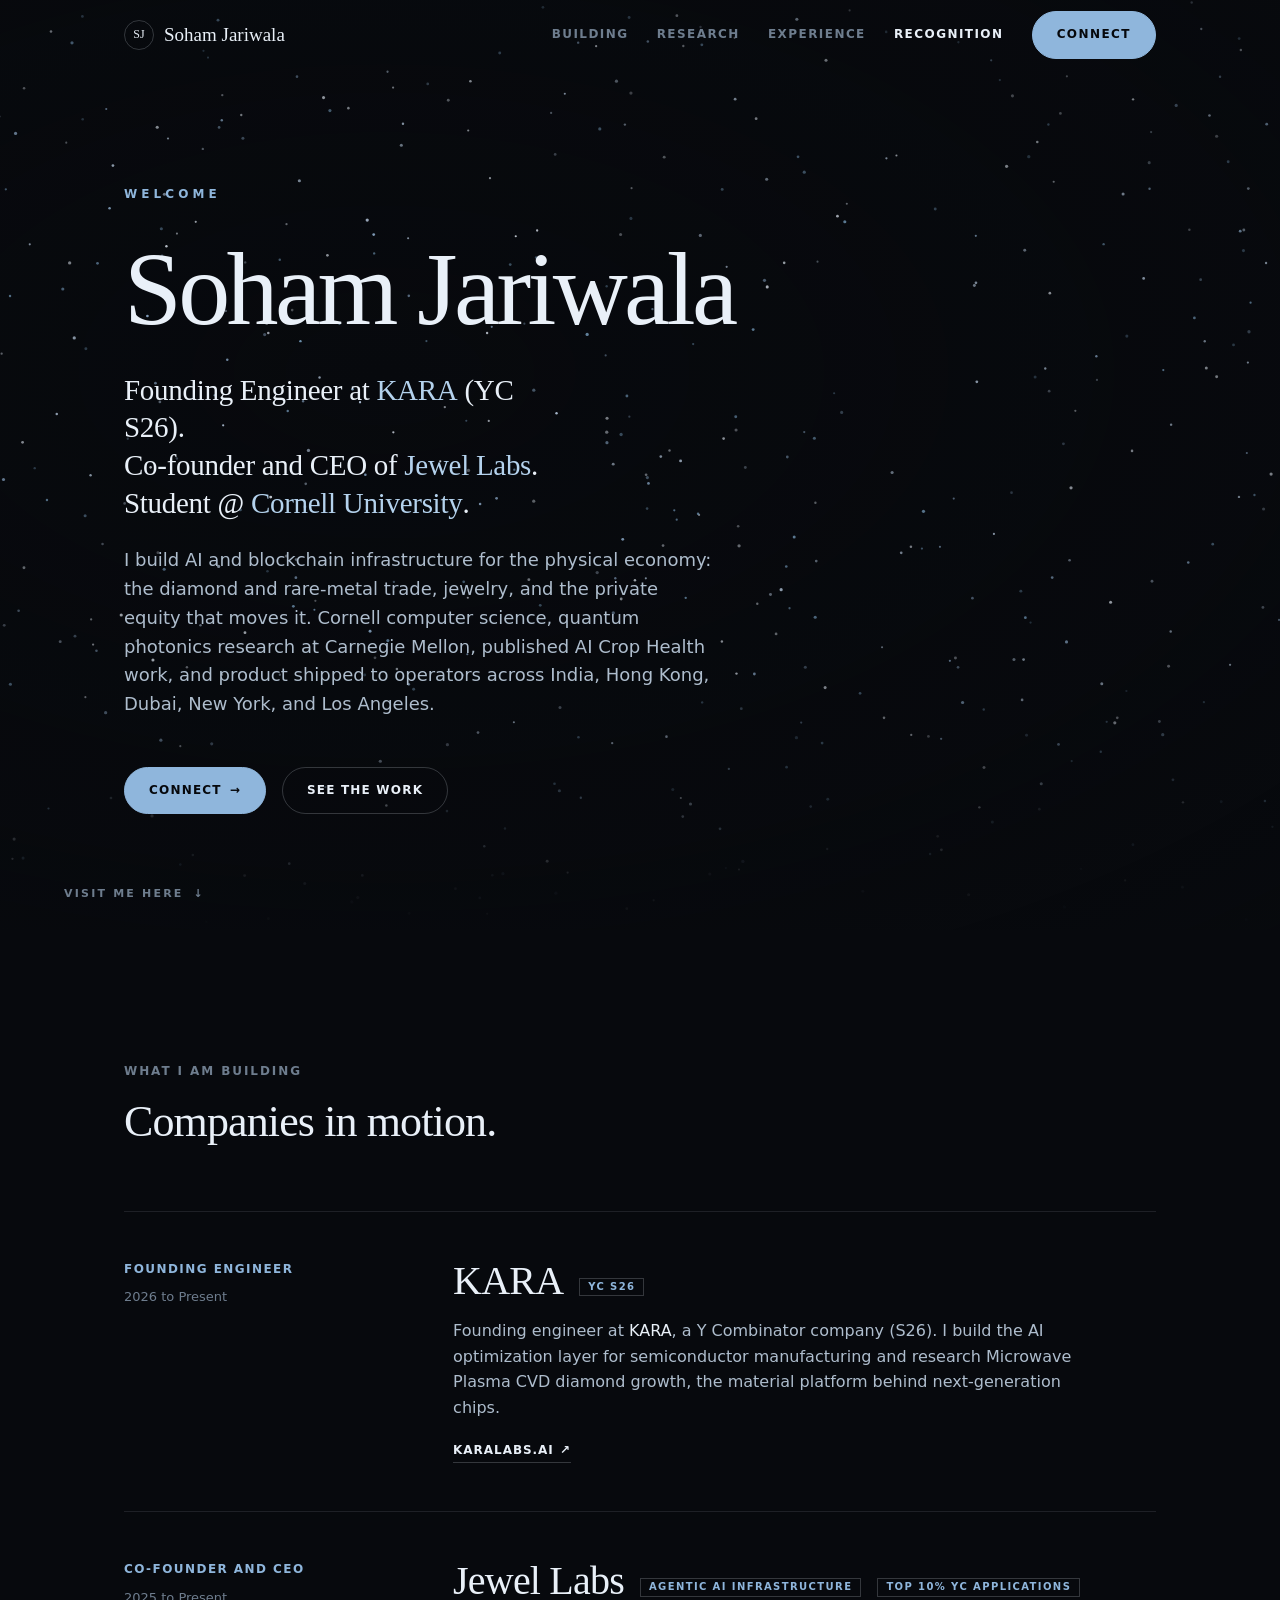
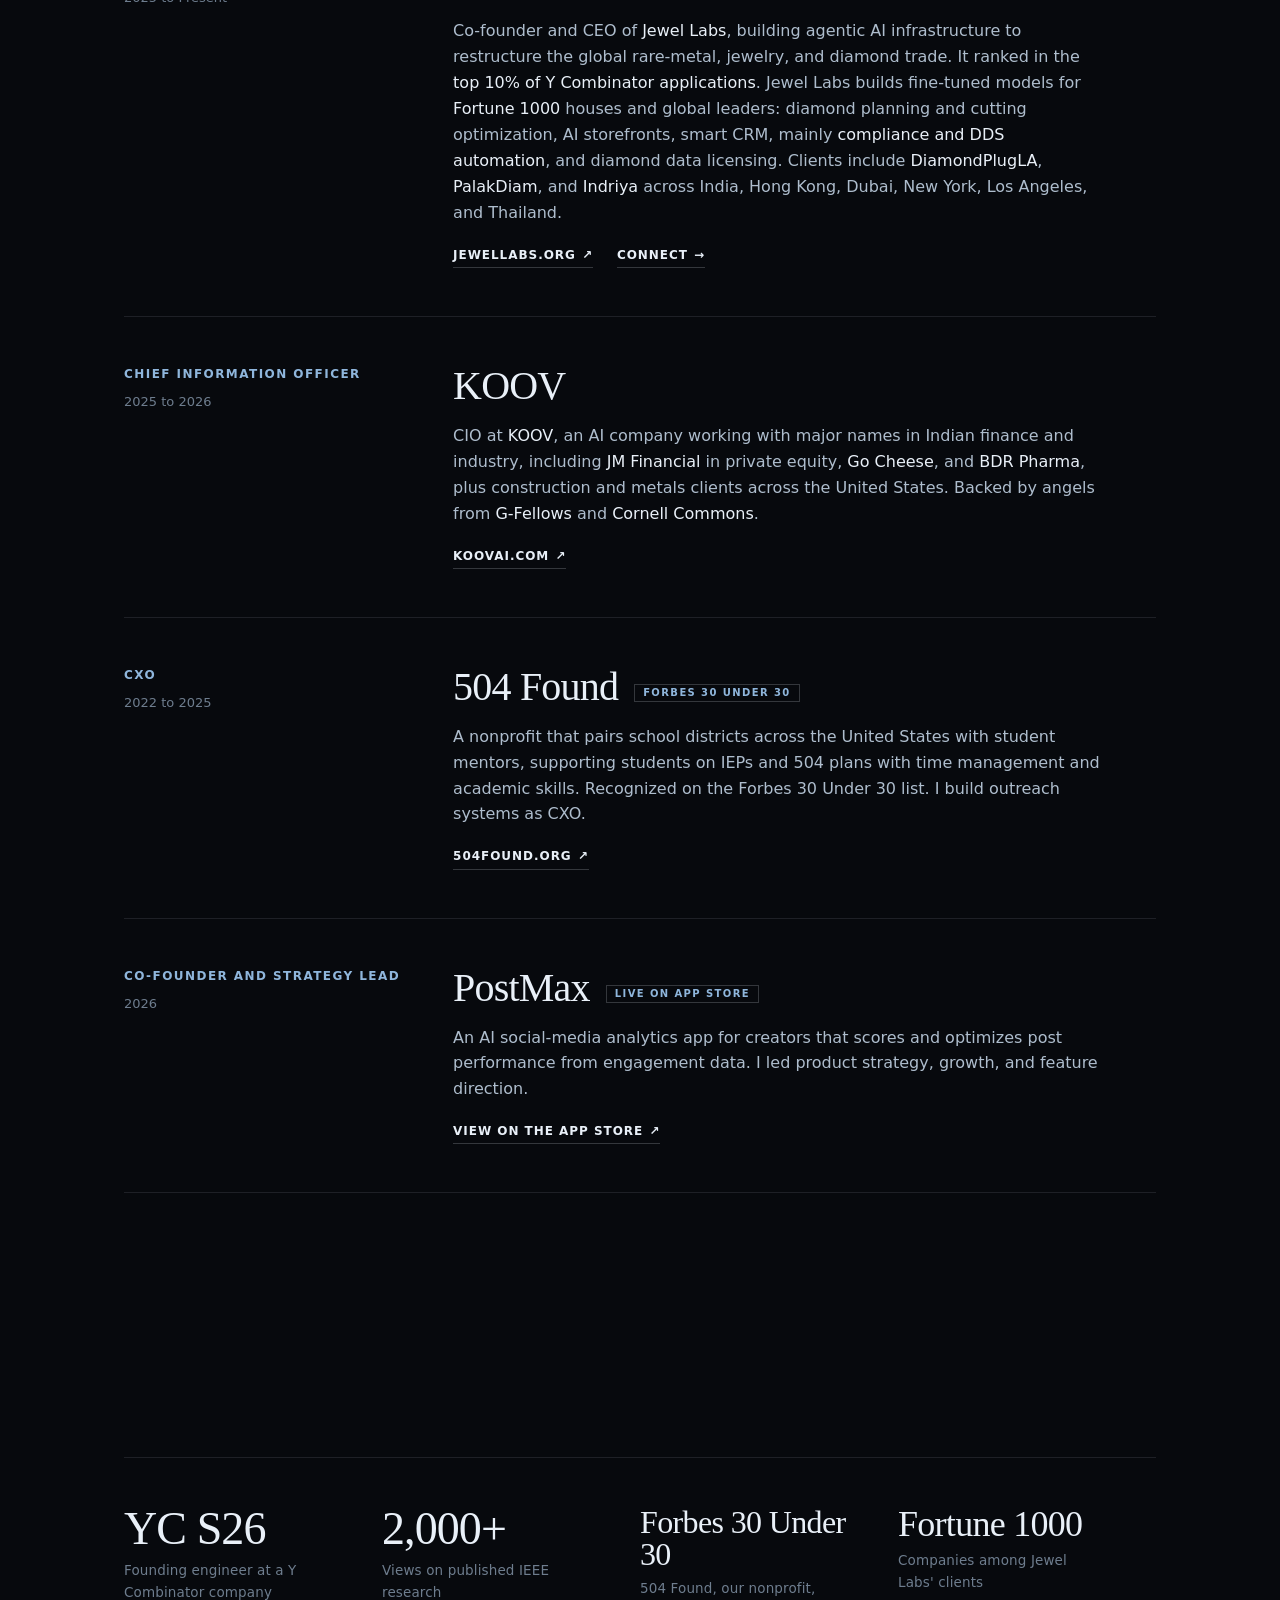
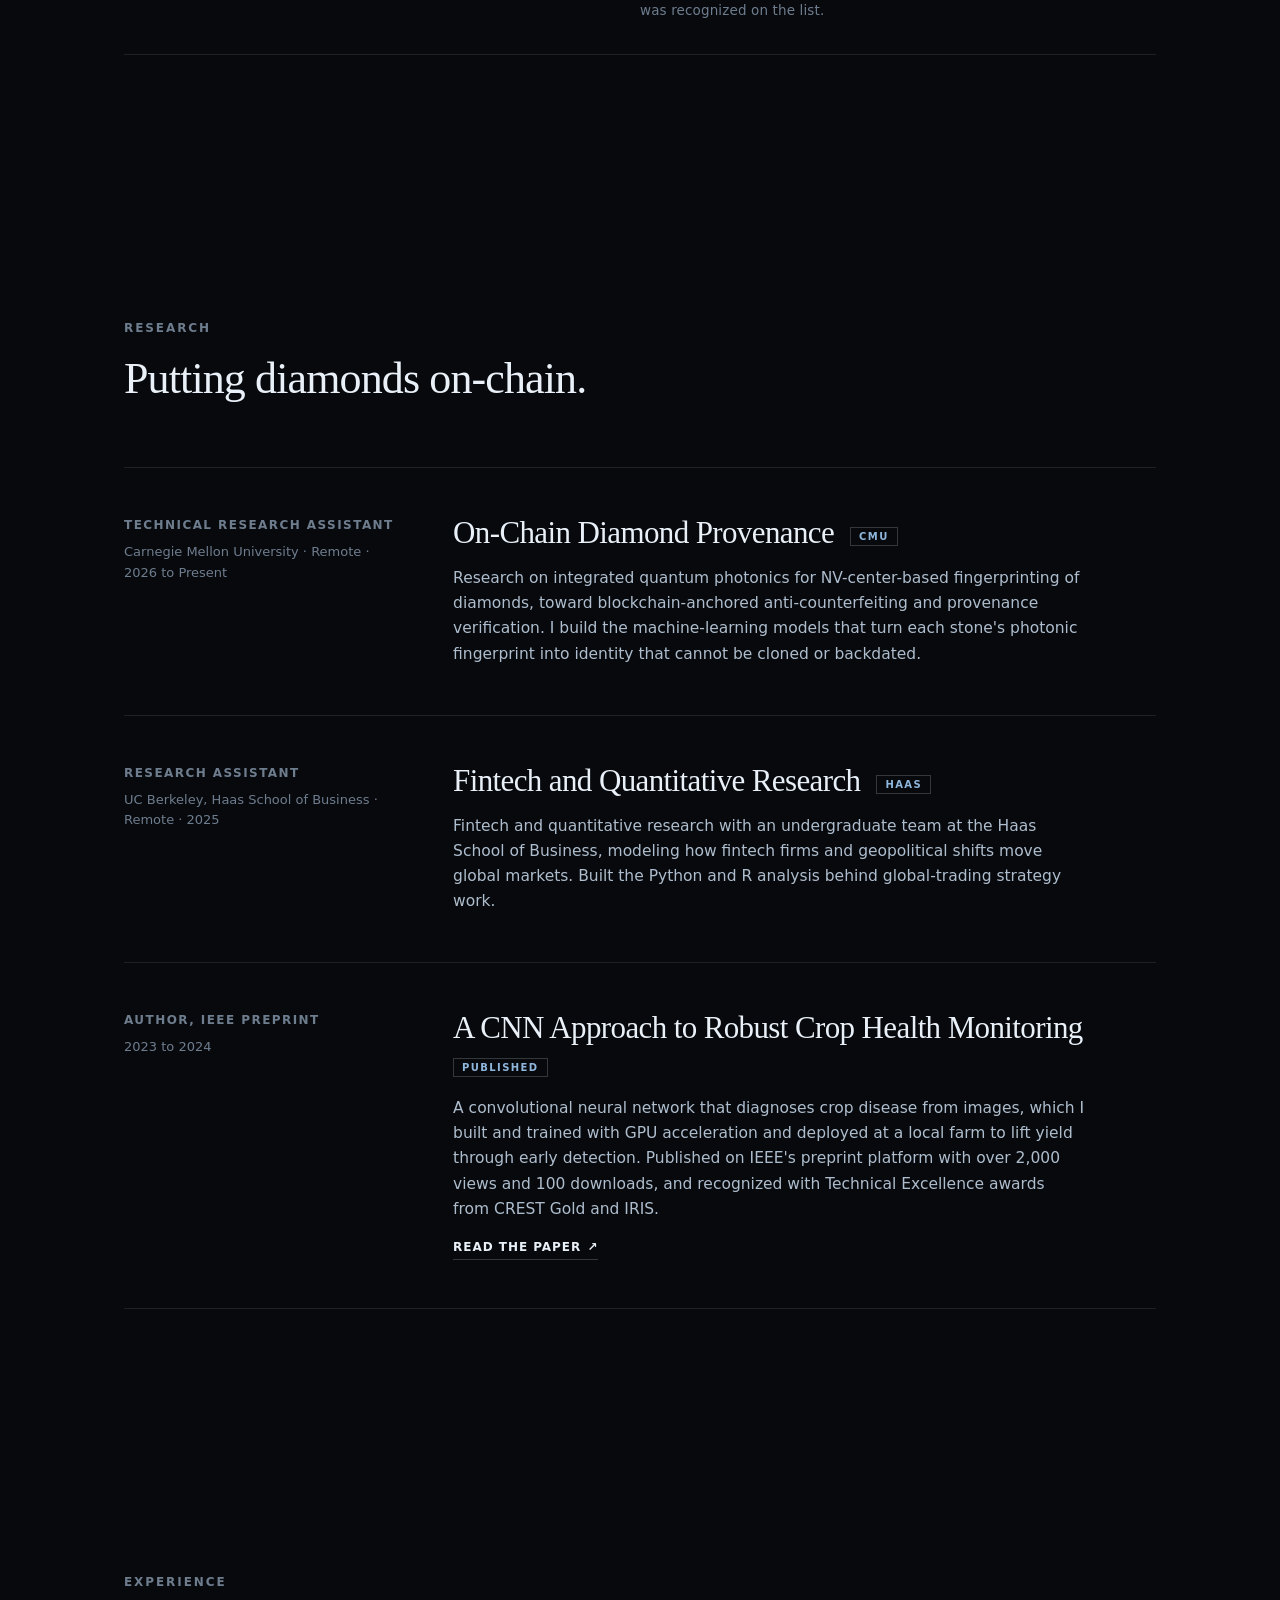
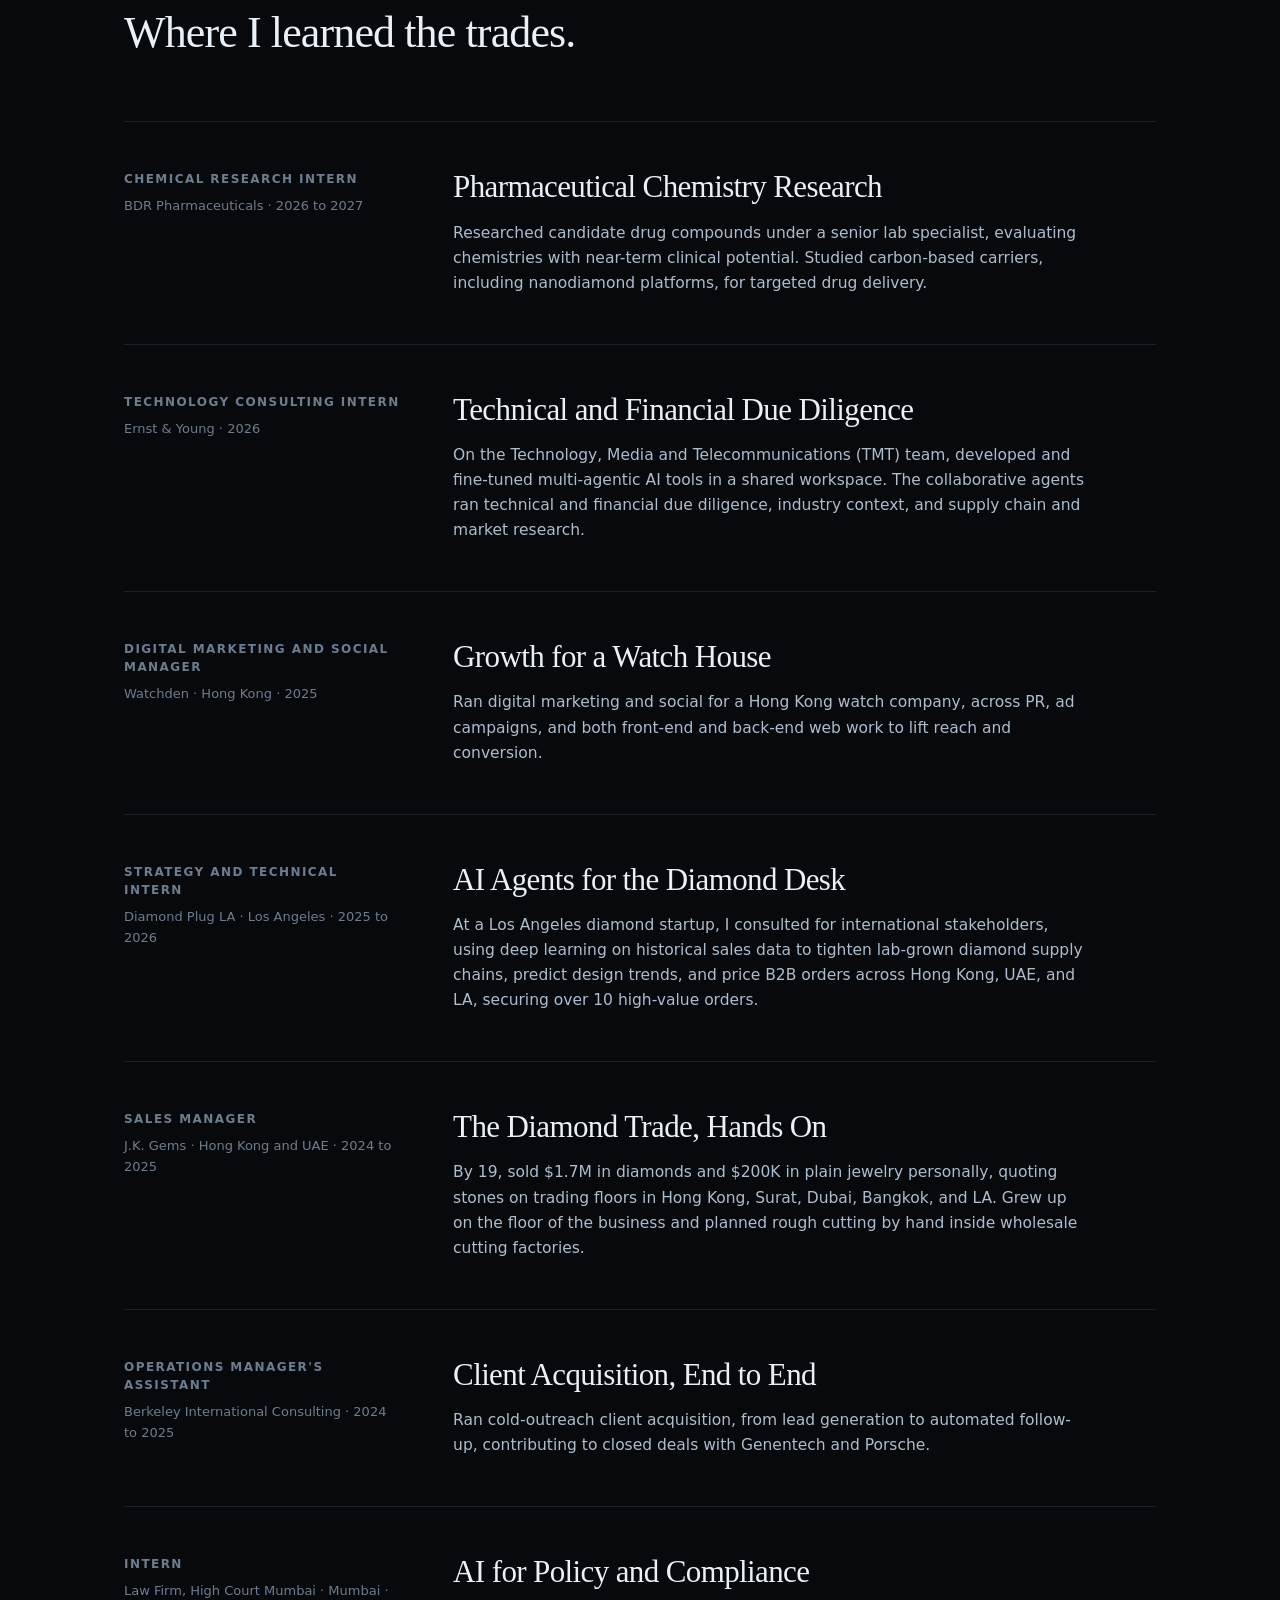
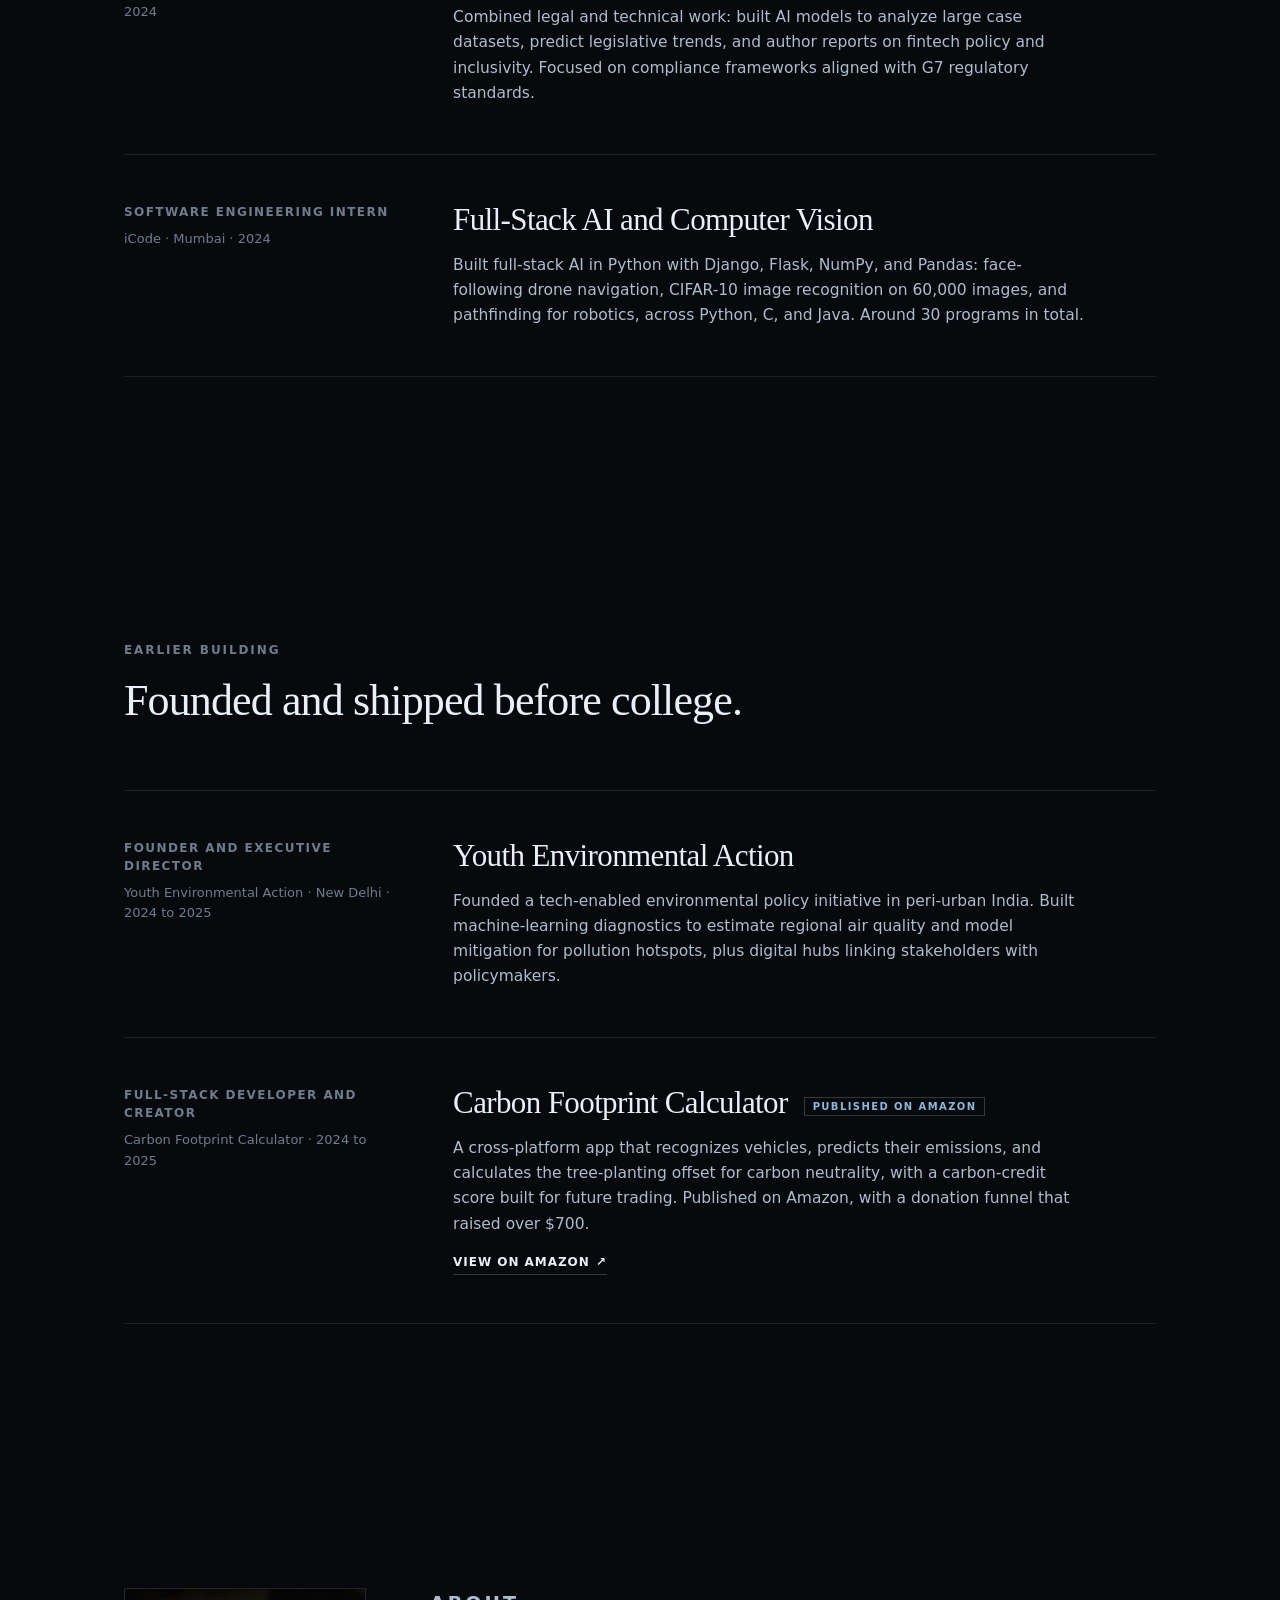
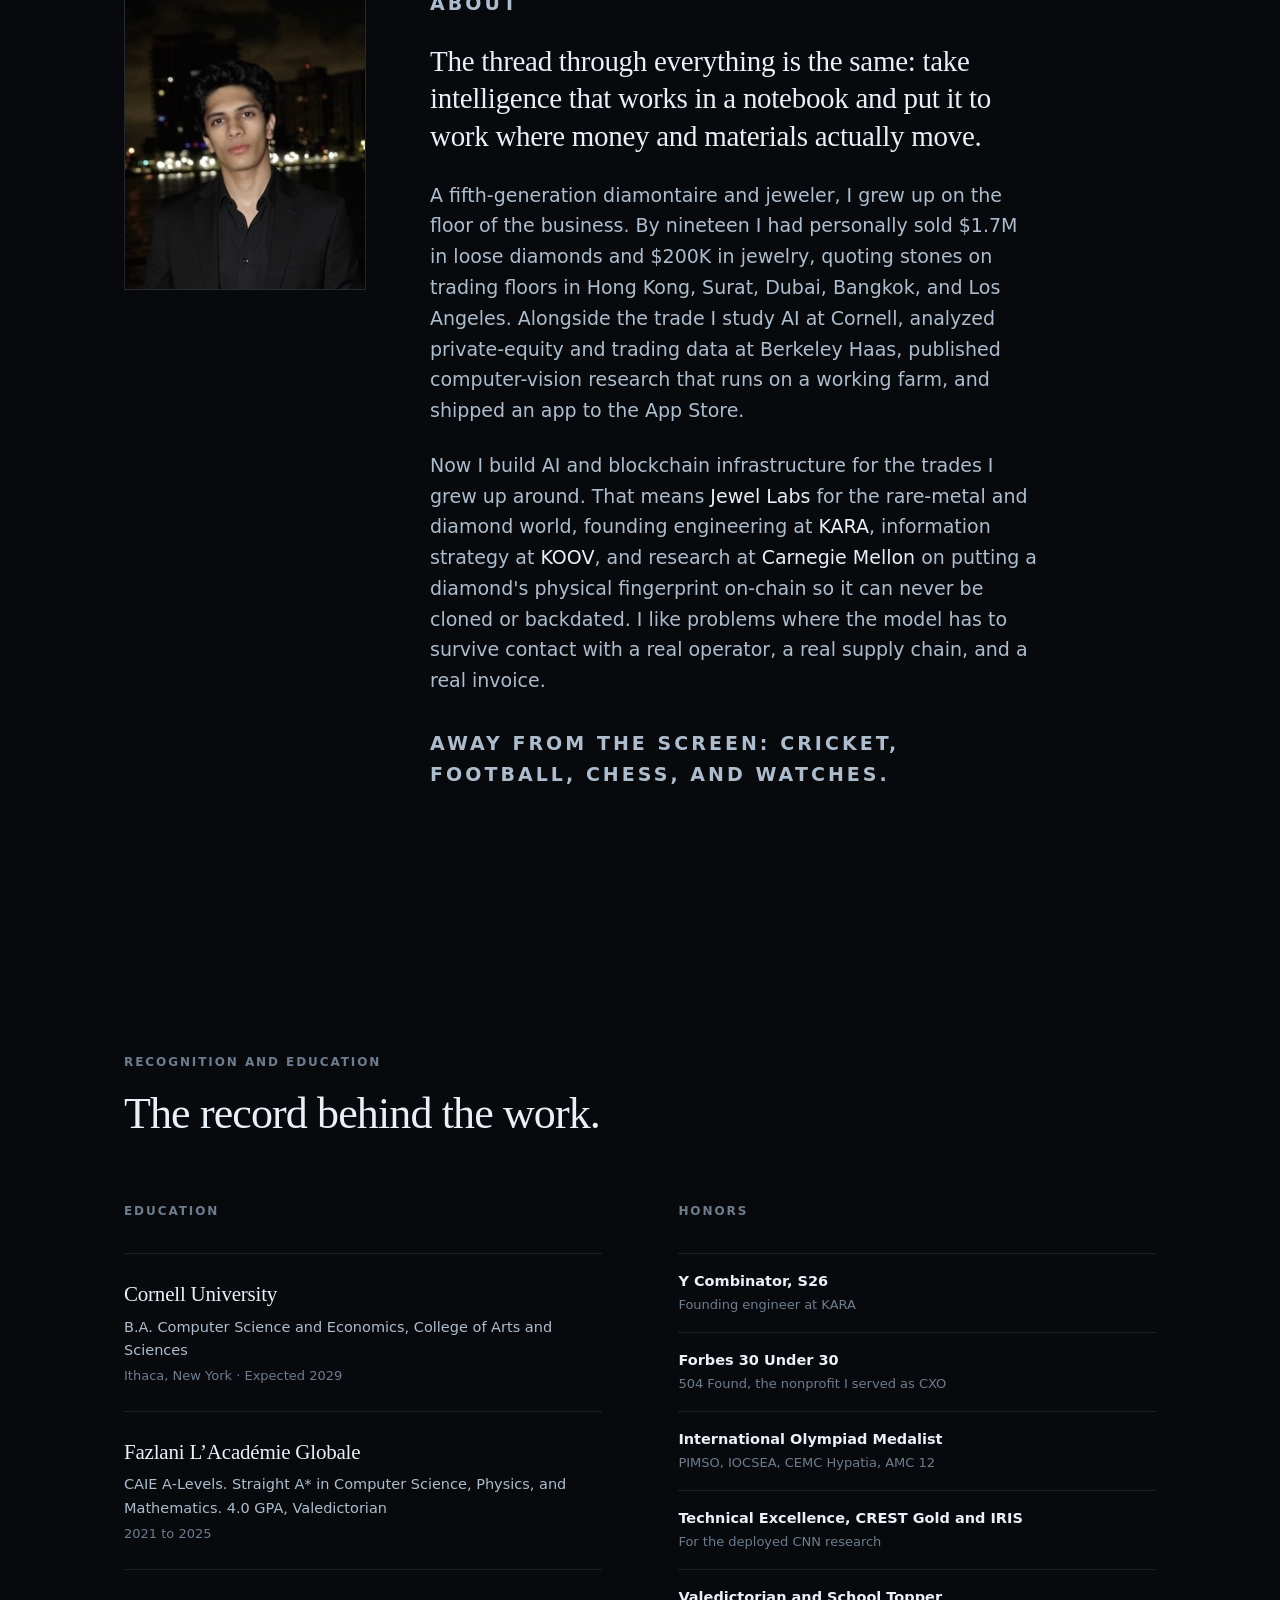
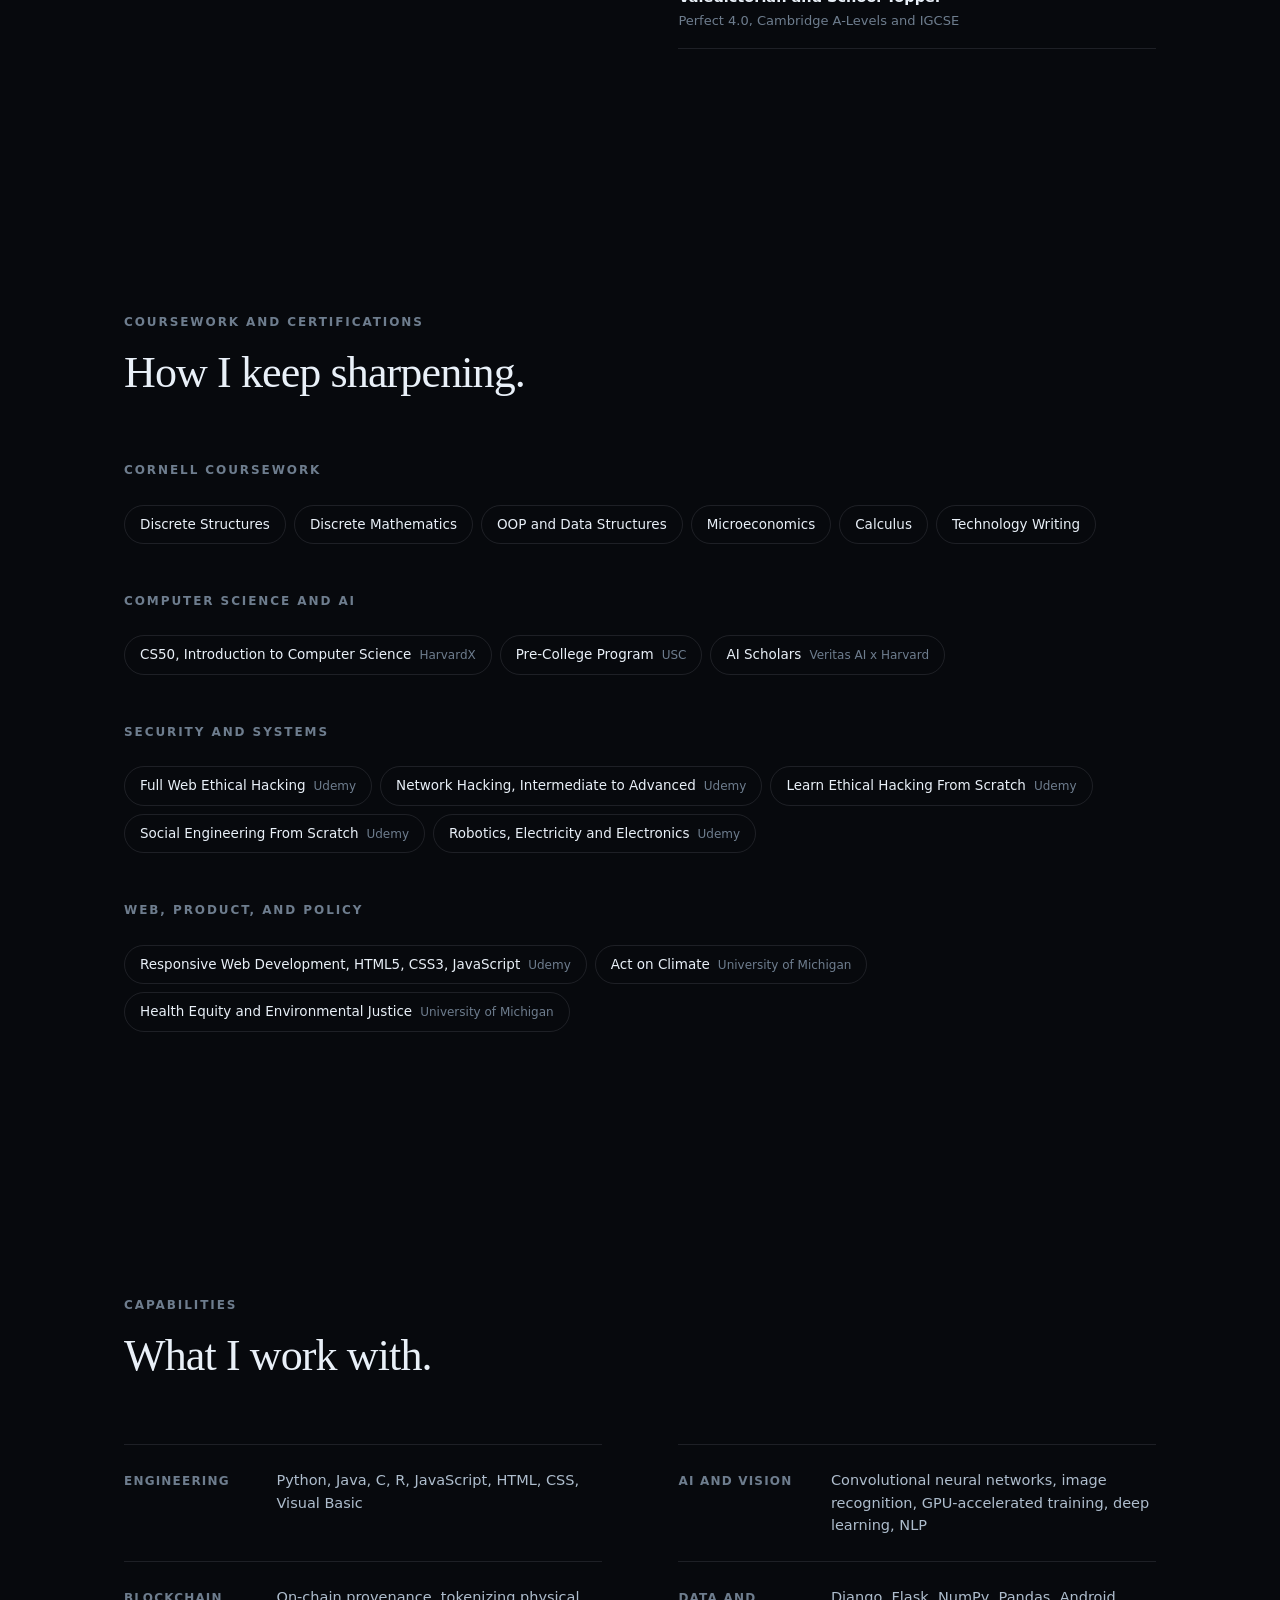
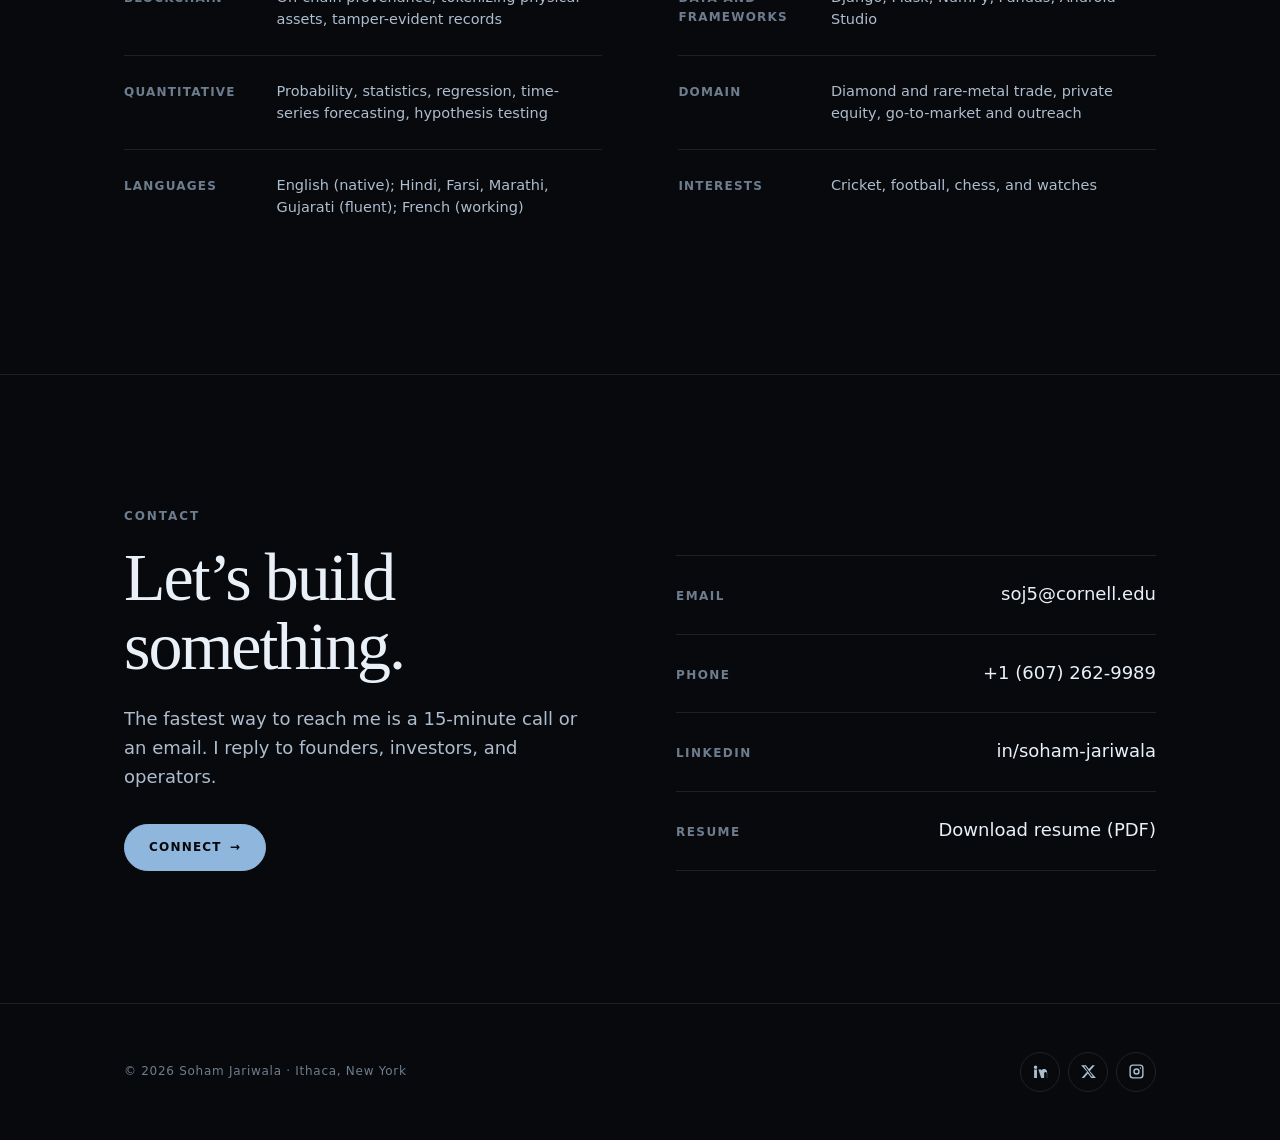
==== commit 431df1d3: "Add diamond-trade credentials (fifth-gen diamontaire, $1.7M sold); EY multi-agentic AI copy; Fortune" ====
--- a/index.html
+++ b/index.html
@@ -69,7 +69,7 @@
         "url": "https://soham-jariwala.com/",
         "image": "https://soham-jariwala.com/assets/portrait.jpg",
         "jobTitle": "Founder and engineer",
-        "description": "Soham Jariwala is a founder and engineer who builds AI and blockchain infrastructure for the physical economy. Founding engineer at KARA (YC S26), co-founder and CEO of Jewel Labs, CIO at KOOV, and researcher on integrated quantum photonics and NV-center diamond fingerprinting at Carnegie Mellon. Cornell University computer science.",
+        "description": "Soham Jariwala is a fifth-generation diamontaire and jeweler, and a founder and engineer who builds AI and blockchain infrastructure for the physical economy. Founding engineer at KARA (YC S26), co-founder and CEO of Jewel Labs, CIO at KOOV, and researcher on integrated quantum photonics and NV-center diamond fingerprinting at Carnegie Mellon. Cornell University computer science. By 19 he had personally sold $1.7M in loose diamonds and $200K in jewelry across Hong Kong, Surat, Dubai, Bangkok, and Los Angeles.",
         "email": "mailto:soj5@cornell.edu",
         "telephone": "+1-607-262-9989",
         "nationality": "Indian",
@@ -103,7 +103,7 @@
         "name": "Jewel Labs",
         "alternateName": "Jewellabs",
         "url": "https://jewellabs.org",
-        "description": "Agentic AI infrastructure for the global rare-metal, jewelry, and diamond trade. Ranked in the top 10% of Y Combinator applications and builds fine-tuned models for Fortune 500 houses.",
+        "description": "Agentic AI infrastructure for the global rare-metal, jewelry, and diamond trade. Ranked in the top 10% of Y Combinator applications and builds fine-tuned models for Fortune 1000 houses.",
         "foundingDate": "2025",
         "founder": { "@id": "https://soham-jariwala.com/#person" }
       },
@@ -125,7 +125,7 @@
             "name": "What is Jewel Labs?",
             "acceptedAnswer": {
               "@type": "Answer",
-              "text": "Jewel Labs is an agentic AI infrastructure company for the global rare-metal, jewelry, and diamond trade, co-founded and led by Soham Jariwala. It ranked in the top 10% of Y Combinator applications and builds fine-tuned models for Fortune 500 houses."
+              "text": "Jewel Labs is an agentic AI infrastructure company for the global rare-metal, jewelry, and diamond trade, co-founded and led by Soham Jariwala. It ranked in the top 10% of Y Combinator applications and builds fine-tuned models for Fortune 1000 houses."
             }
           },
           {
@@ -218,7 +218,7 @@
             </div>
             <div class="venture__body">
               <h3 class="venture__title">Jewel Labs <span class="tag">Agentic AI infrastructure</span> <span class="tag">Top 10% YC APPLICATIONS</span></h3>
-              <p class="venture__desc">Co-founder and CEO of <b>Jewel Labs</b>, building agentic AI infrastructure to restructure the global rare-metal, jewelry, and diamond trade. It ranked in the <b>top 10% of Y Combinator applications</b>. Jewel Labs builds fine-tuned models for <b>Fortune 500</b> houses and global leaders: diamond planning and cutting optimization, AI storefronts, smart CRM, mainly <b>compliance and DDS automation</b>, and diamond data licensing. Clients include <b>DiamondPlugLA</b>, <b>PalakDiam</b>, and <b>Indriya</b> across India, Hong Kong, Dubai, New York, Los Angeles, and Thailand.</p>
+              <p class="venture__desc">Co-founder and CEO of <b>Jewel Labs</b>, building agentic AI infrastructure to restructure the global rare-metal, jewelry, and diamond trade. It ranked in the <b>top 10% of Y Combinator applications</b>. Jewel Labs builds fine-tuned models for <b>Fortune 1000</b> houses and global leaders: diamond planning and cutting optimization, AI storefronts, smart CRM, mainly <b>compliance and DDS automation</b>, and diamond data licensing. Clients include <b>DiamondPlugLA</b>, <b>PalakDiam</b>, and <b>Indriya</b> across India, Hong Kong, Dubai, New York, Los Angeles, and Thailand.</p>
               <div class="venture__links">
                 <a href="https://jewellabs.org" target="_blank" rel="noopener noreferrer">jewellabs.org <span class="ext" aria-hidden="true">&#8599;</span></a>
                 <a href="https://cal.com/soham-jariwala-4fvbkw/15min" target="_blank" rel="noopener noreferrer">CONNECT <span class="arrow" aria-hidden="true">&rarr;</span></a>
@@ -288,7 +288,7 @@
             <span class="desc">504 Found, our nonprofit, was recognized on the list.</span>
           </div>
           <div class="metric" data-reveal>
-            <span class="figure" style="font-size:clamp(26px,3.4vw,36px)">Fortune 500</span>
+            <span class="figure" style="font-size:clamp(26px,3.4vw,36px)">Fortune 1000</span>
             <span class="desc">Companies among Jewel Labs' clients</span>
           </div>
         </div>
@@ -369,7 +369,7 @@
             </div>
             <div class="work-item__body">
               <h3 class="work-item__title">Technical and Financial Due Diligence</h3>
-              <p class="work-item__desc">Worked with the Technology, Media and Telecommunications (TMT) team on data-driven technical and financial due diligence, analyzing large deal datasets to derive the insights behind client recommendations. Trained AI models to deliver quality feedback across engagements.</p>
+              <p class="work-item__desc">On the Technology, Media and Telecommunications (TMT) team, developed and fine-tuned multi-agentic AI tools in a shared workspace. The collaborative agents ran technical and financial due diligence, industry context, and supply chain and market research.</p>
             </div>
           </article>
 
@@ -402,7 +402,7 @@
             </div>
             <div class="work-item__body">
               <h3 class="work-item__title">The Diamond Trade, Hands On</h3>
-              <p class="work-item__desc">Sold natural and lab-grown diamonds, including CVD and HPHT goods, and priced parcels for firms across Hong Kong, Mumbai, Dubai, Bangkok, and Los Angeles. The trade Jewel Labs now builds for, learned at the desk.</p>
+              <p class="work-item__desc">By 19, sold $1.7M in diamonds and $200K in plain jewelry personally, quoting stones on trading floors in Hong Kong, Surat, Dubai, Bangkok, and LA. Grew up on the floor of the business and planned rough cutting by hand inside wholesale cutting factories.</p>
             </div>
           </article>
 
@@ -494,7 +494,7 @@
         <div class="about-body" data-reveal>
           <p class="label" id="about-head">About</p>
           <p class="lead">The thread through everything is the same: take intelligence that works in a notebook and put it to work where money and materials actually move.</p>
-          <p>I study AI at Cornell. I have sold diamonds across Hong Kong, Dubai, and Los Angeles, priced parcels for the trade, analyzed private-equity and trading data at Berkeley Haas, published computer-vision research that runs on a working farm, and shipped an app to the App Store.</p>
+          <p>A fifth-generation diamontaire and jeweler, I grew up on the floor of the business. By nineteen I had personally sold $1.7M in loose diamonds and $200K in jewelry, quoting stones on trading floors in Hong Kong, Surat, Dubai, Bangkok, and Los Angeles. Alongside the trade I study AI at Cornell, analyzed private-equity and trading data at Berkeley Haas, published computer-vision research that runs on a working farm, and shipped an app to the App Store.</p>
           <p>Now I build AI and blockchain infrastructure for the trades I grew up around. That means <b>Jewel Labs</b> for the rare-metal and diamond world, founding engineering at <b>KARA</b>, information strategy at <b>KOOV</b>, and research at <b>Carnegie Mellon</b> on putting a diamond's physical fingerprint on-chain so it can never be cloned or backdated. I like problems where the model has to survive contact with a real operator, a real supply chain, and a real invoice.</p>
           <p class="label" style="margin-top:8px">Away from the screen: cricket, football, chess, and watches.</p>
         </div>
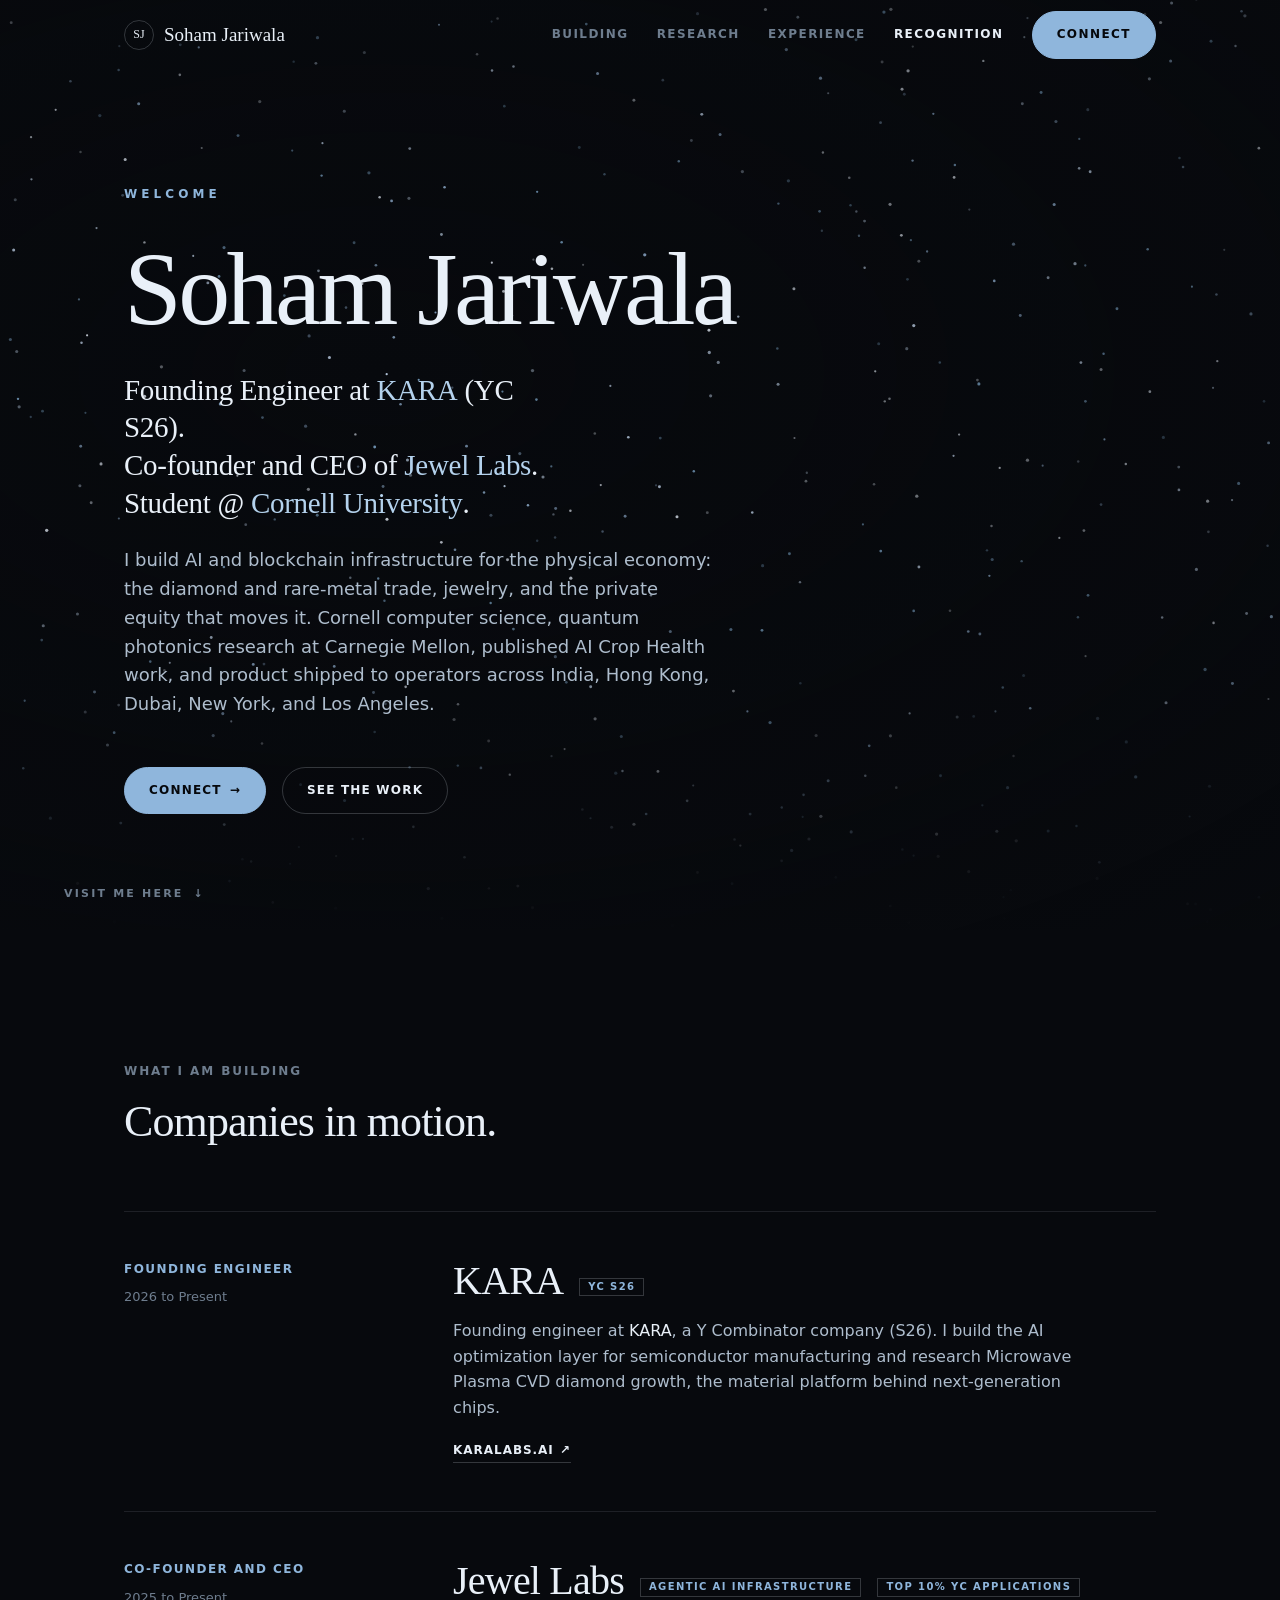
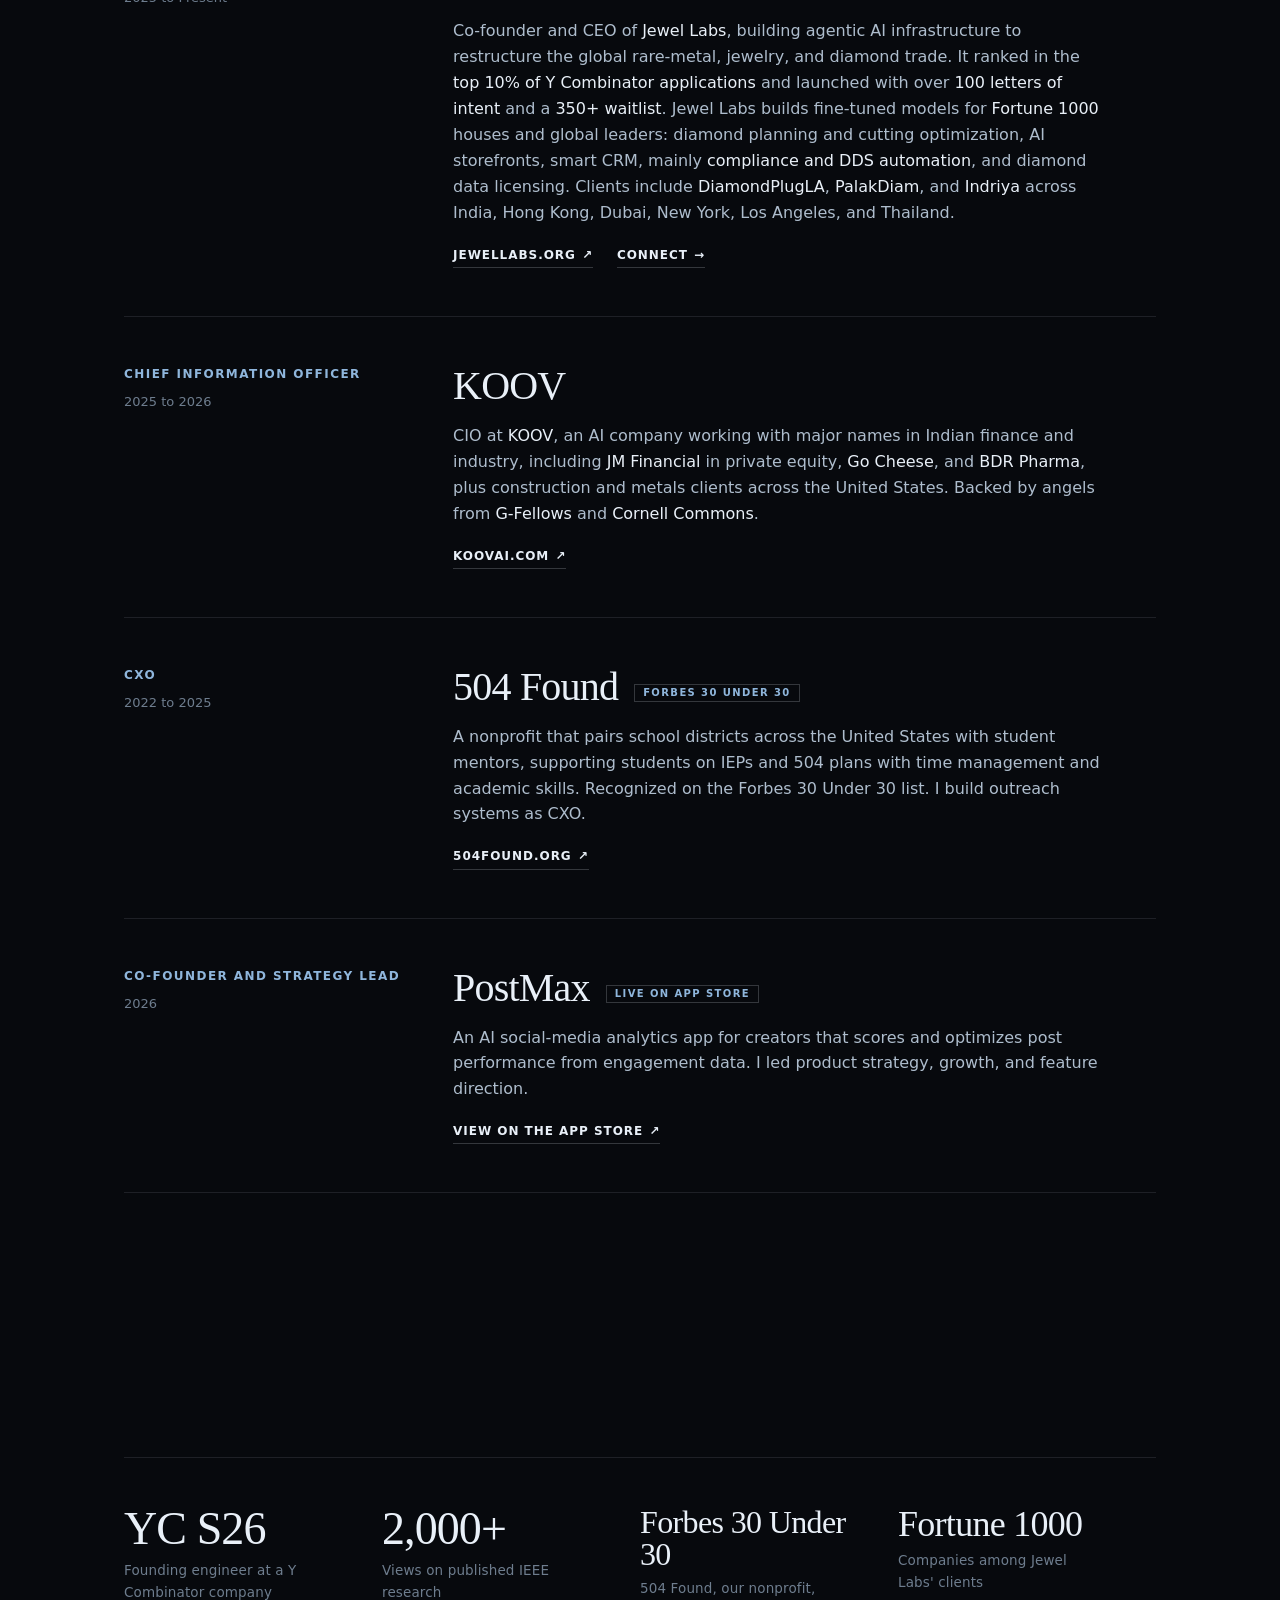
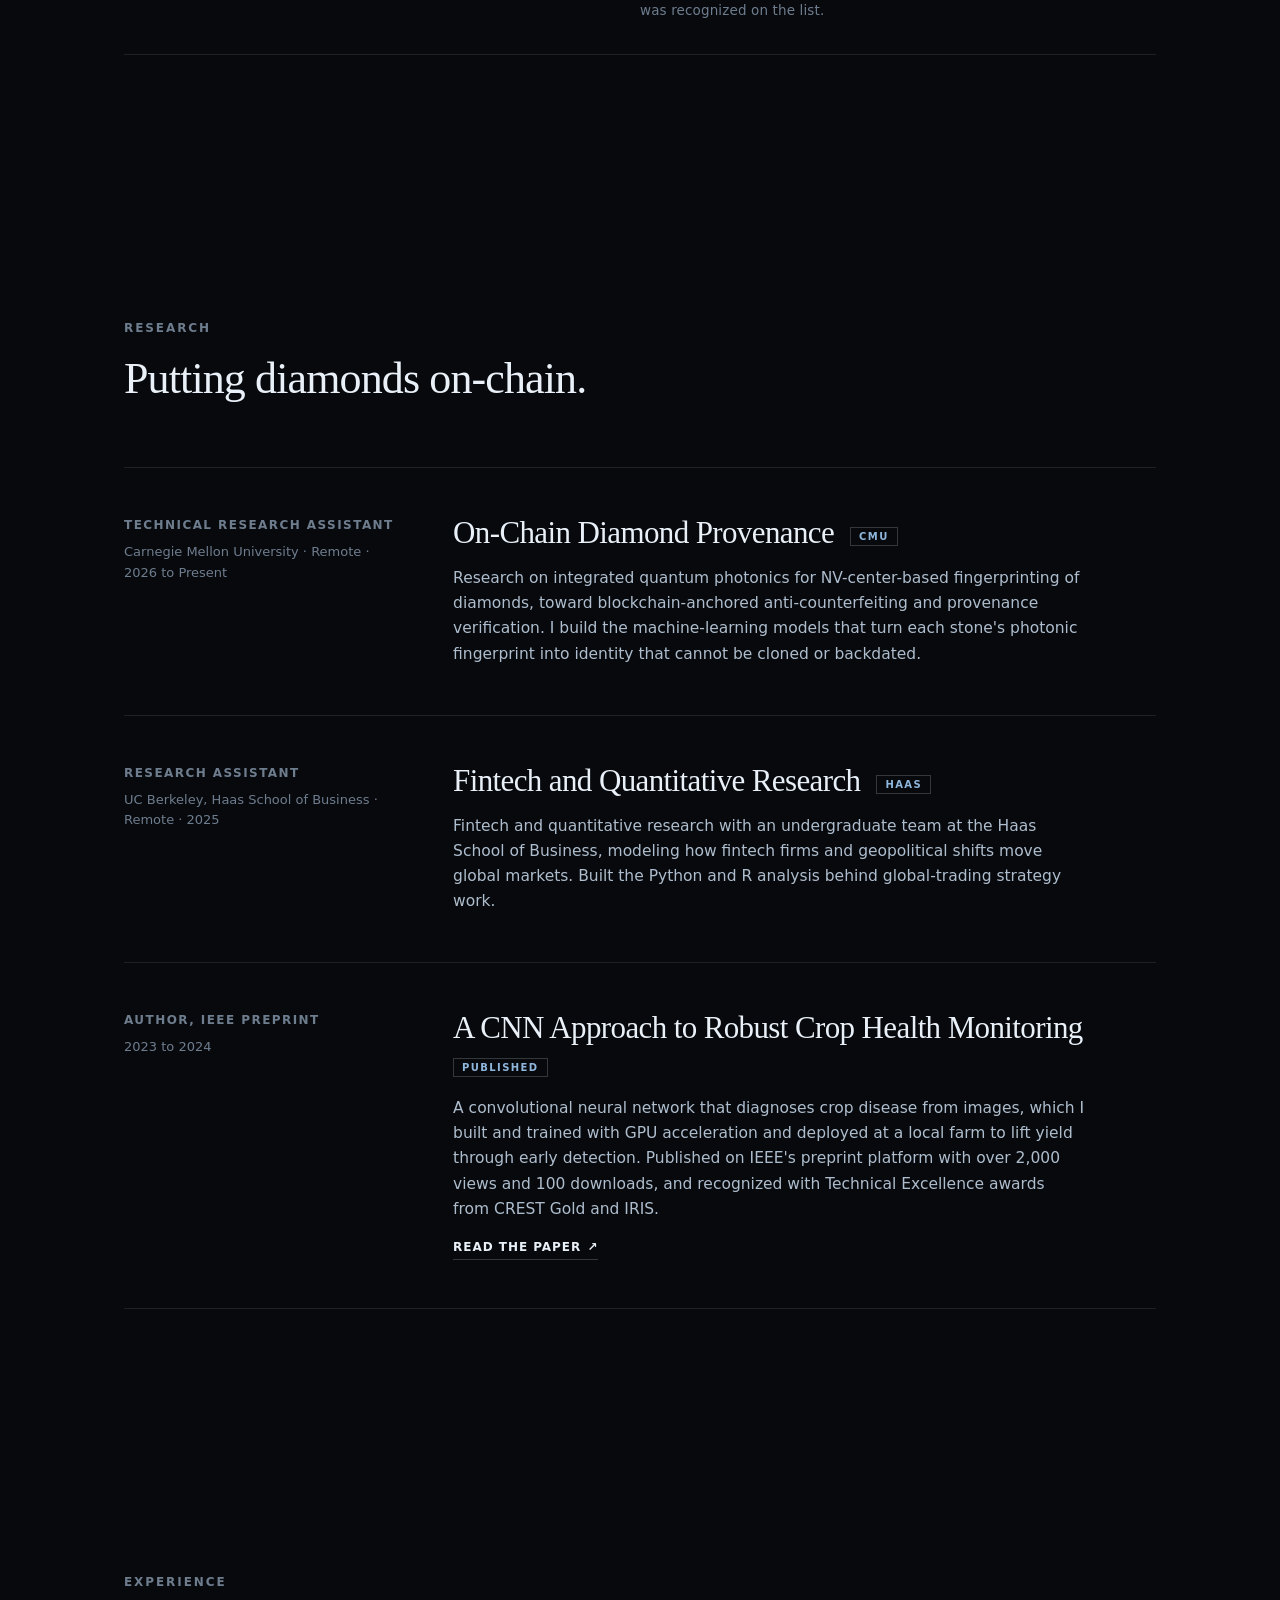
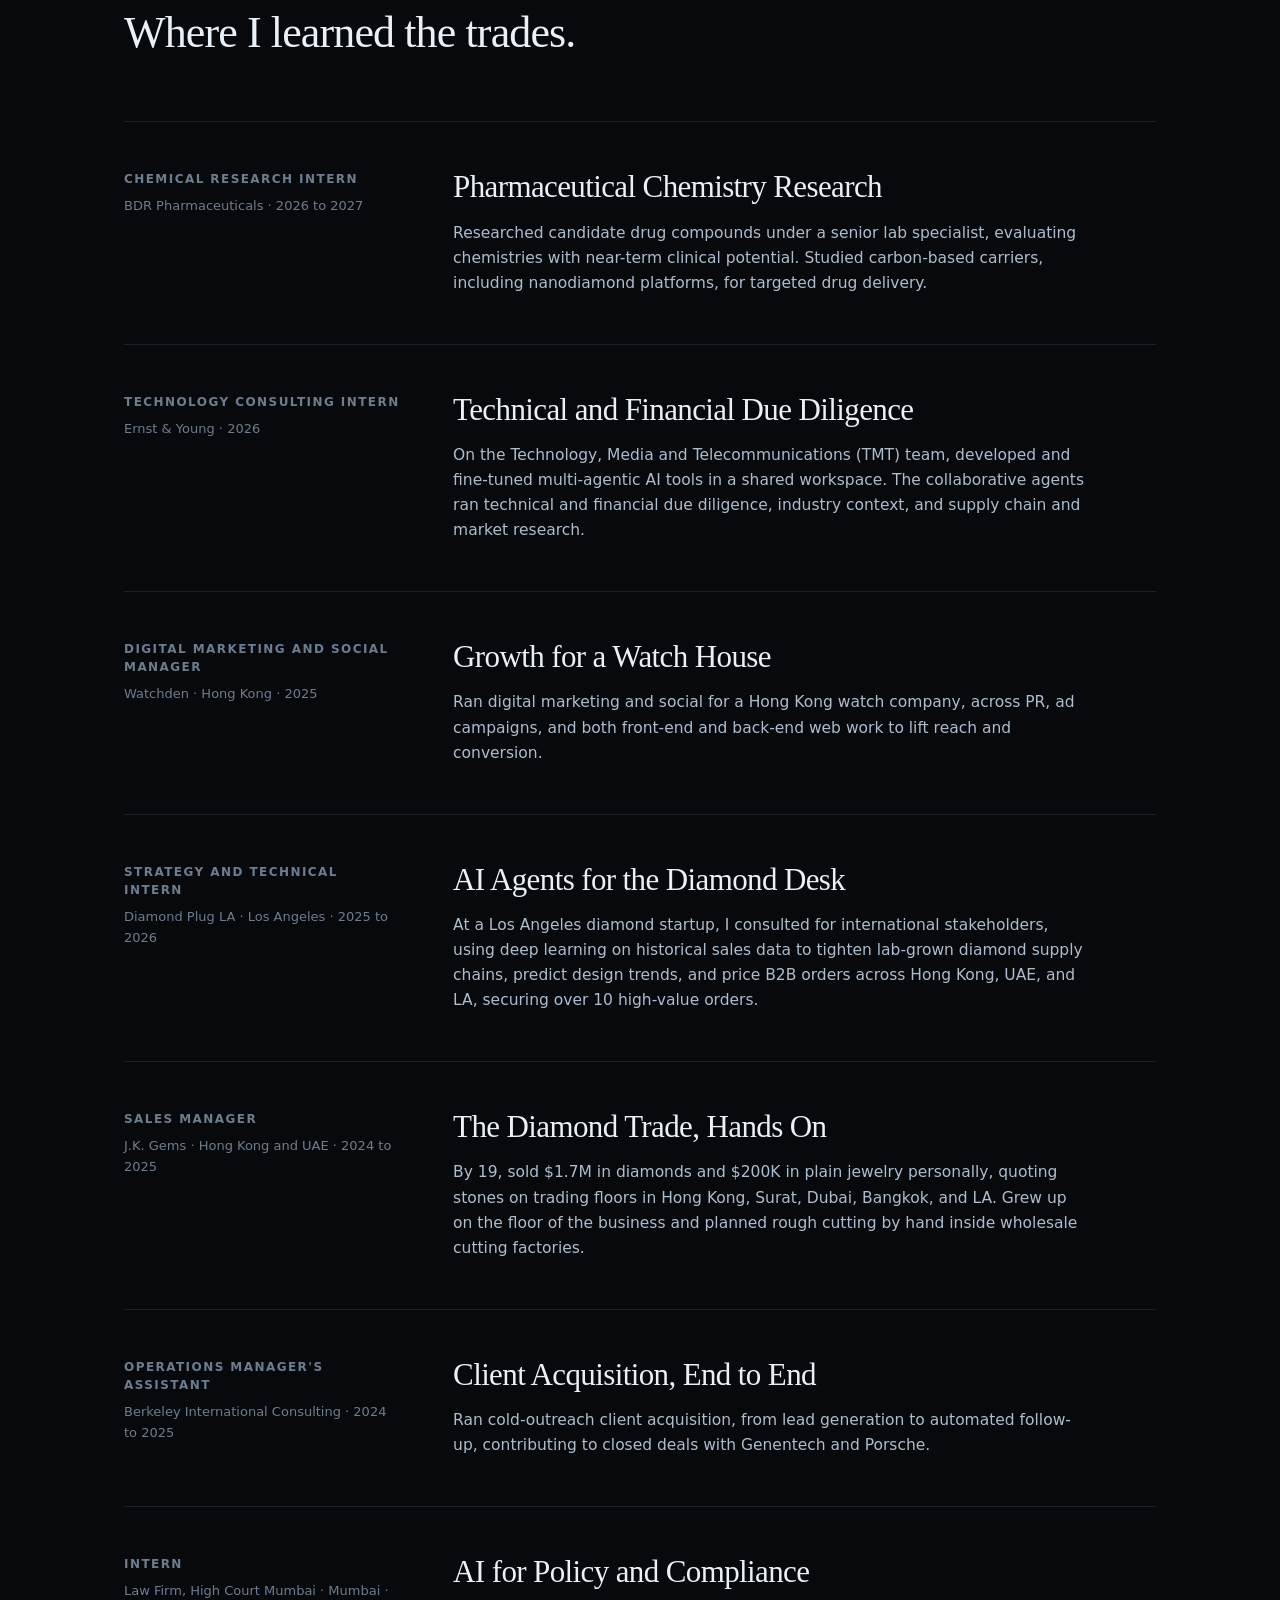
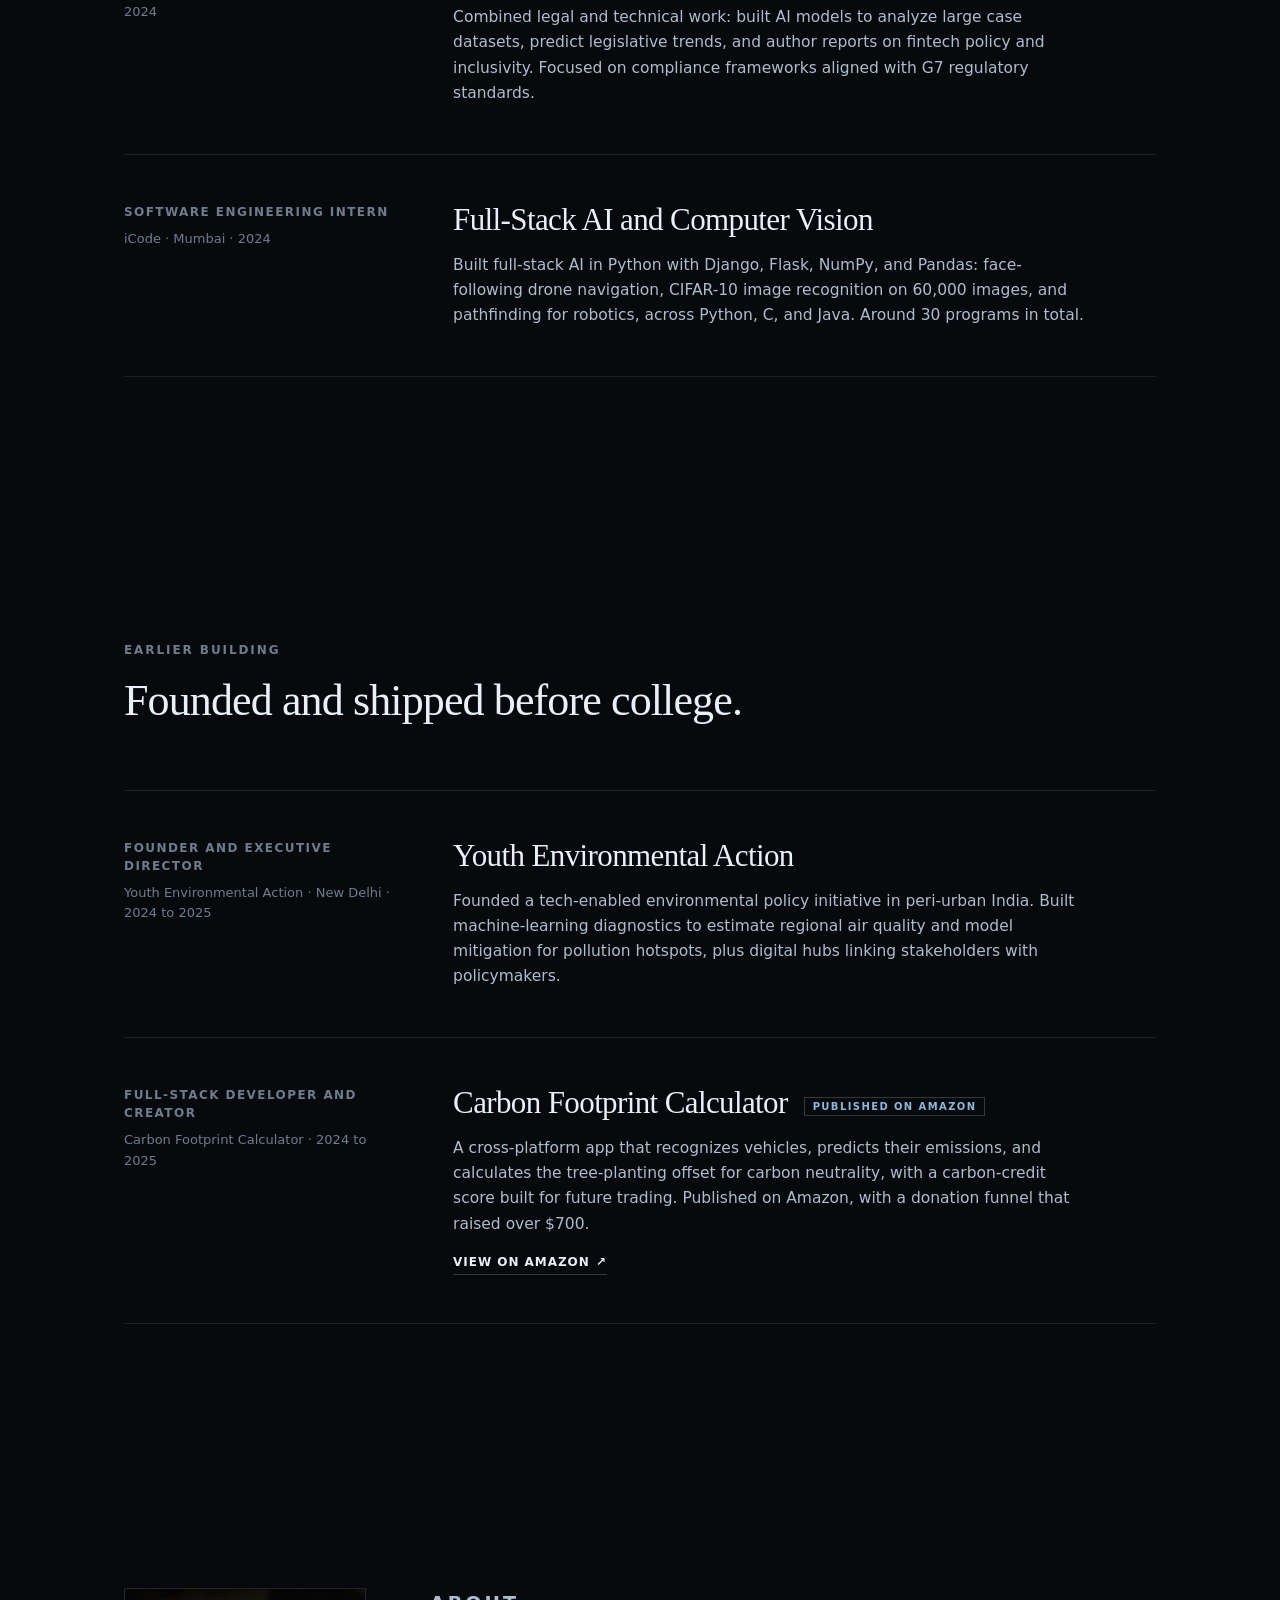
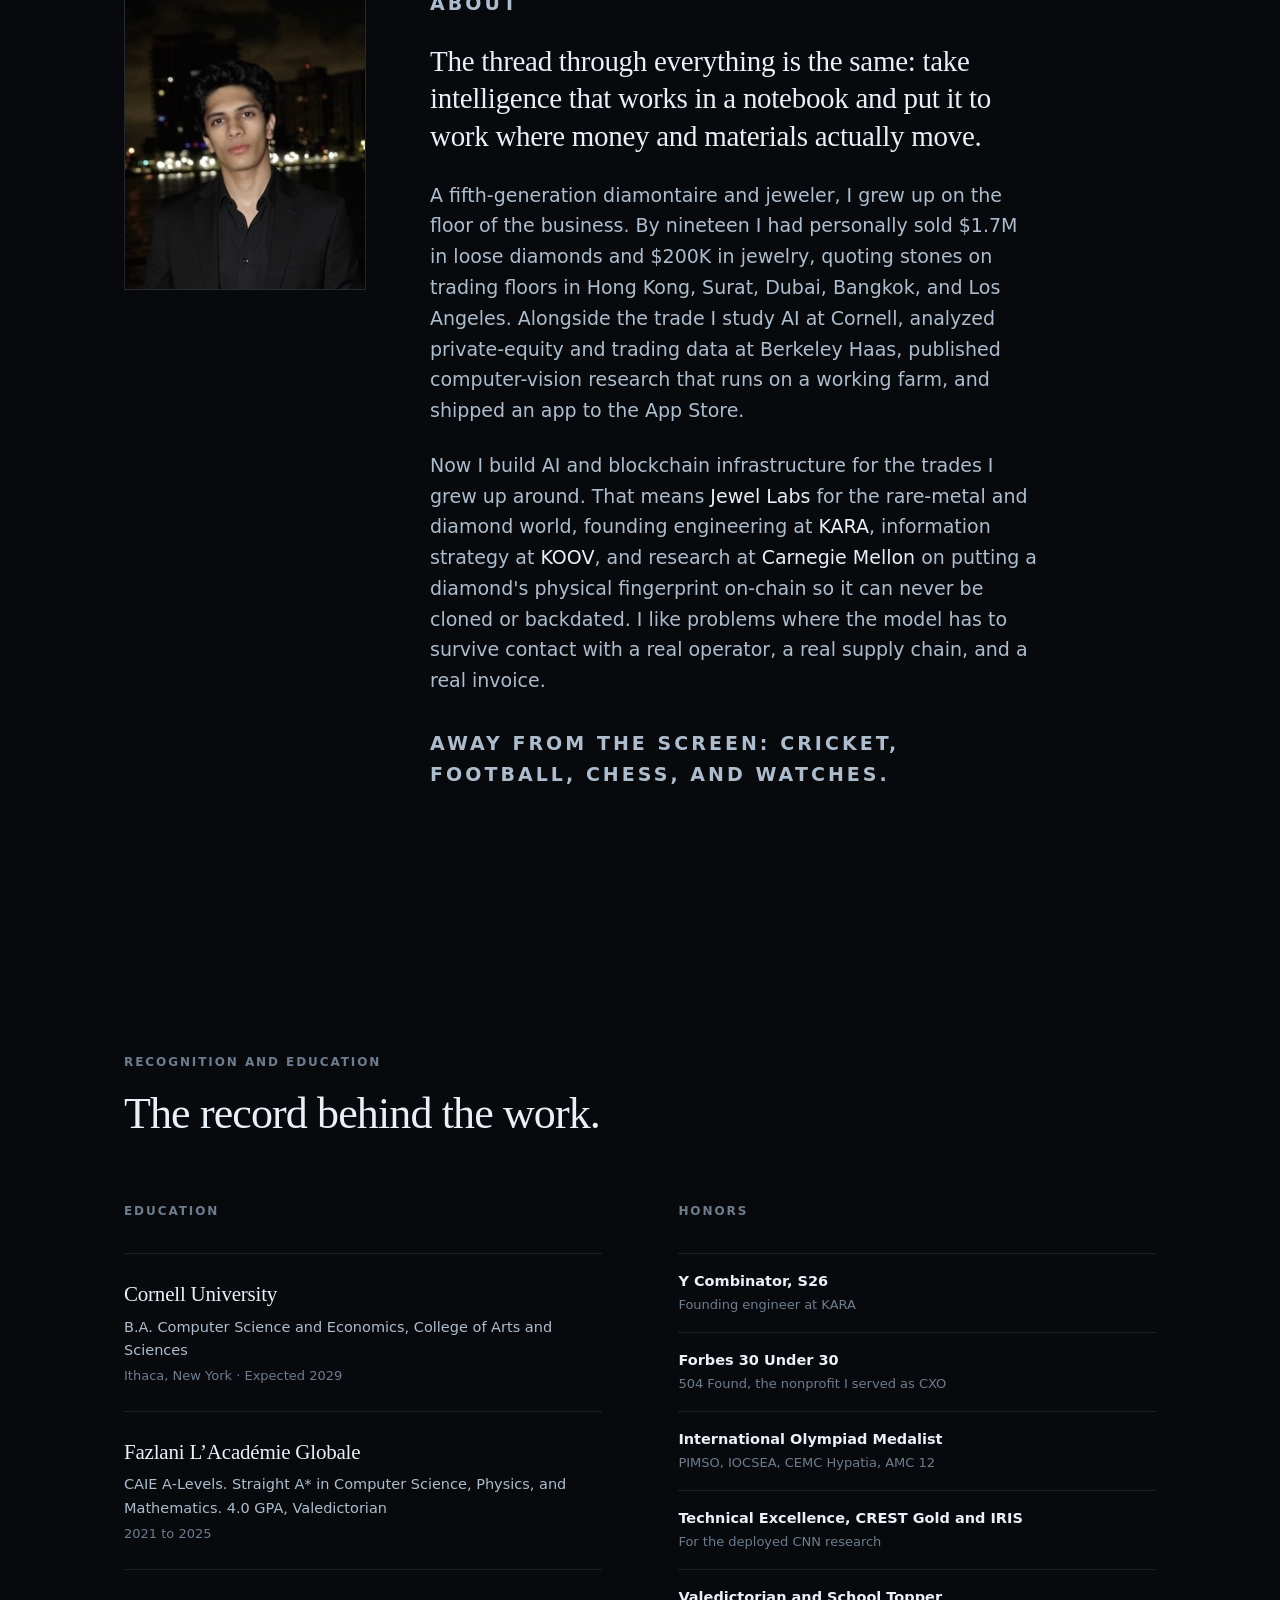
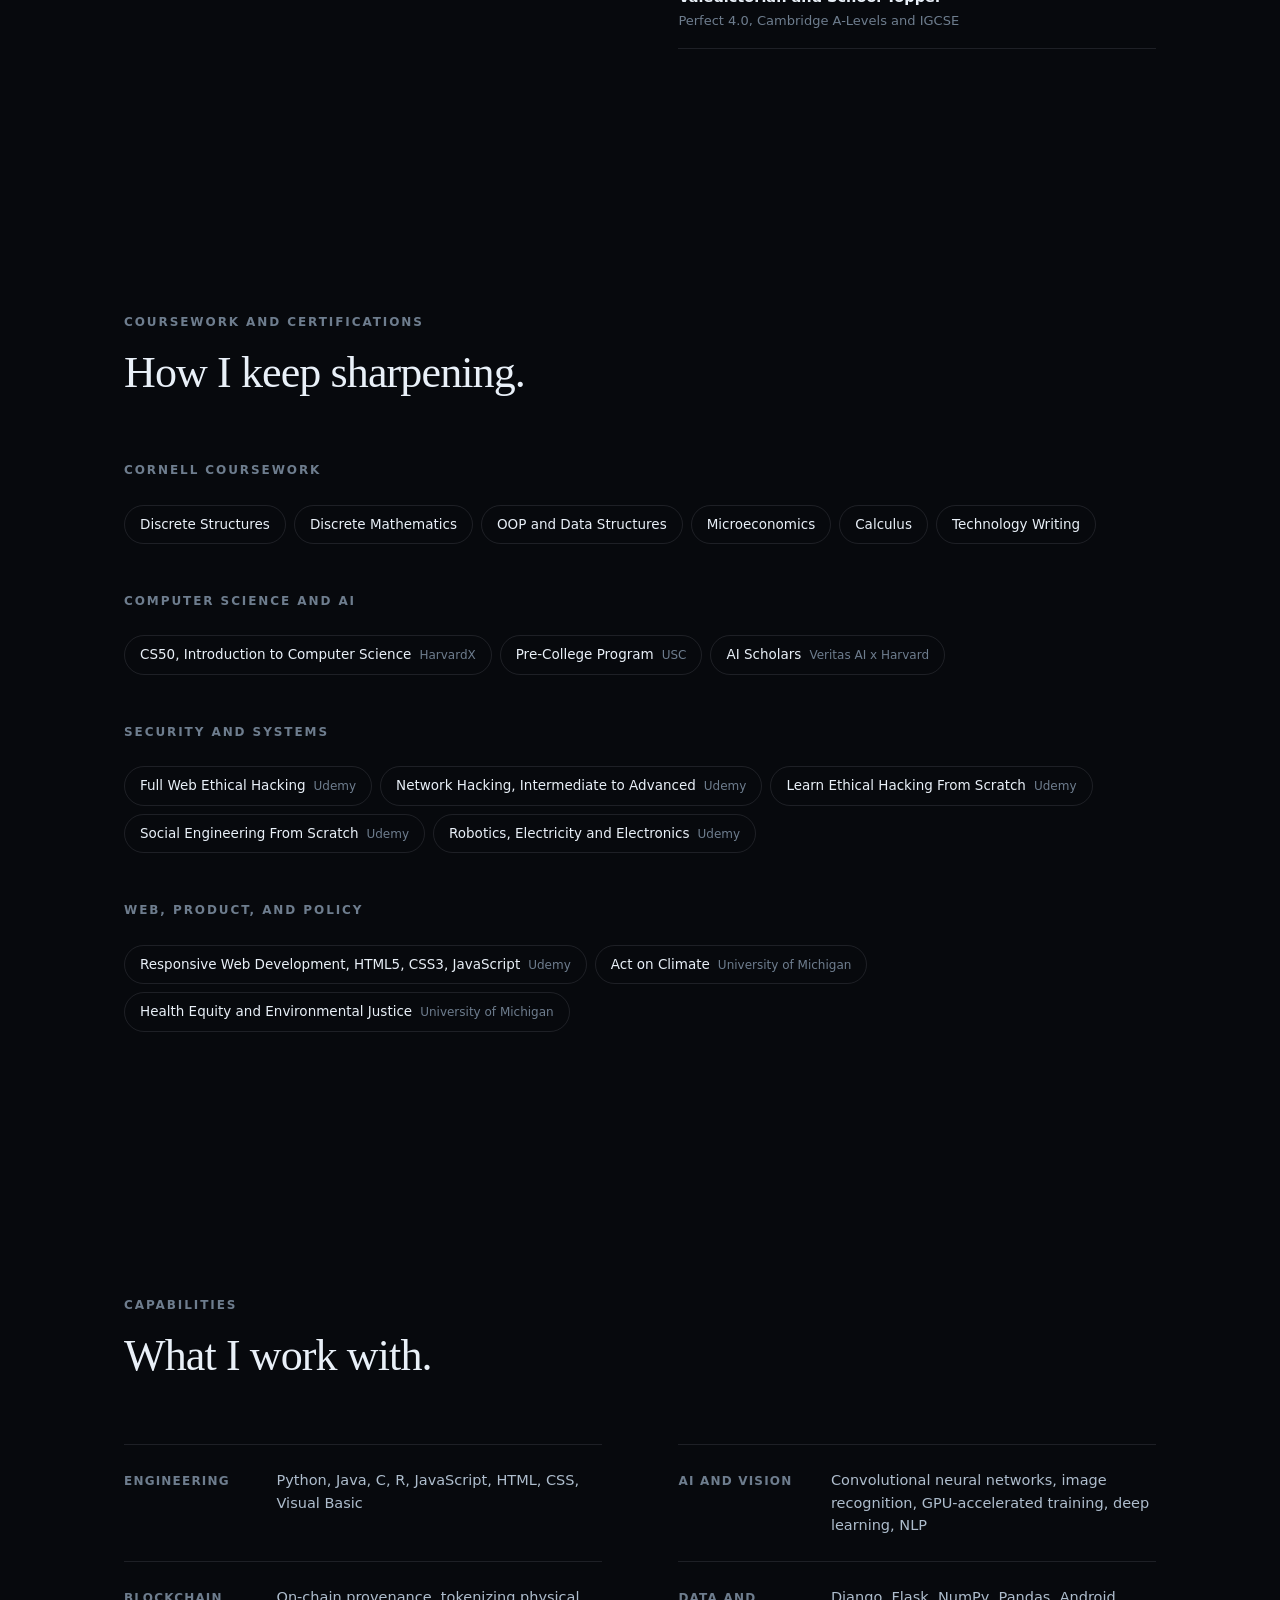
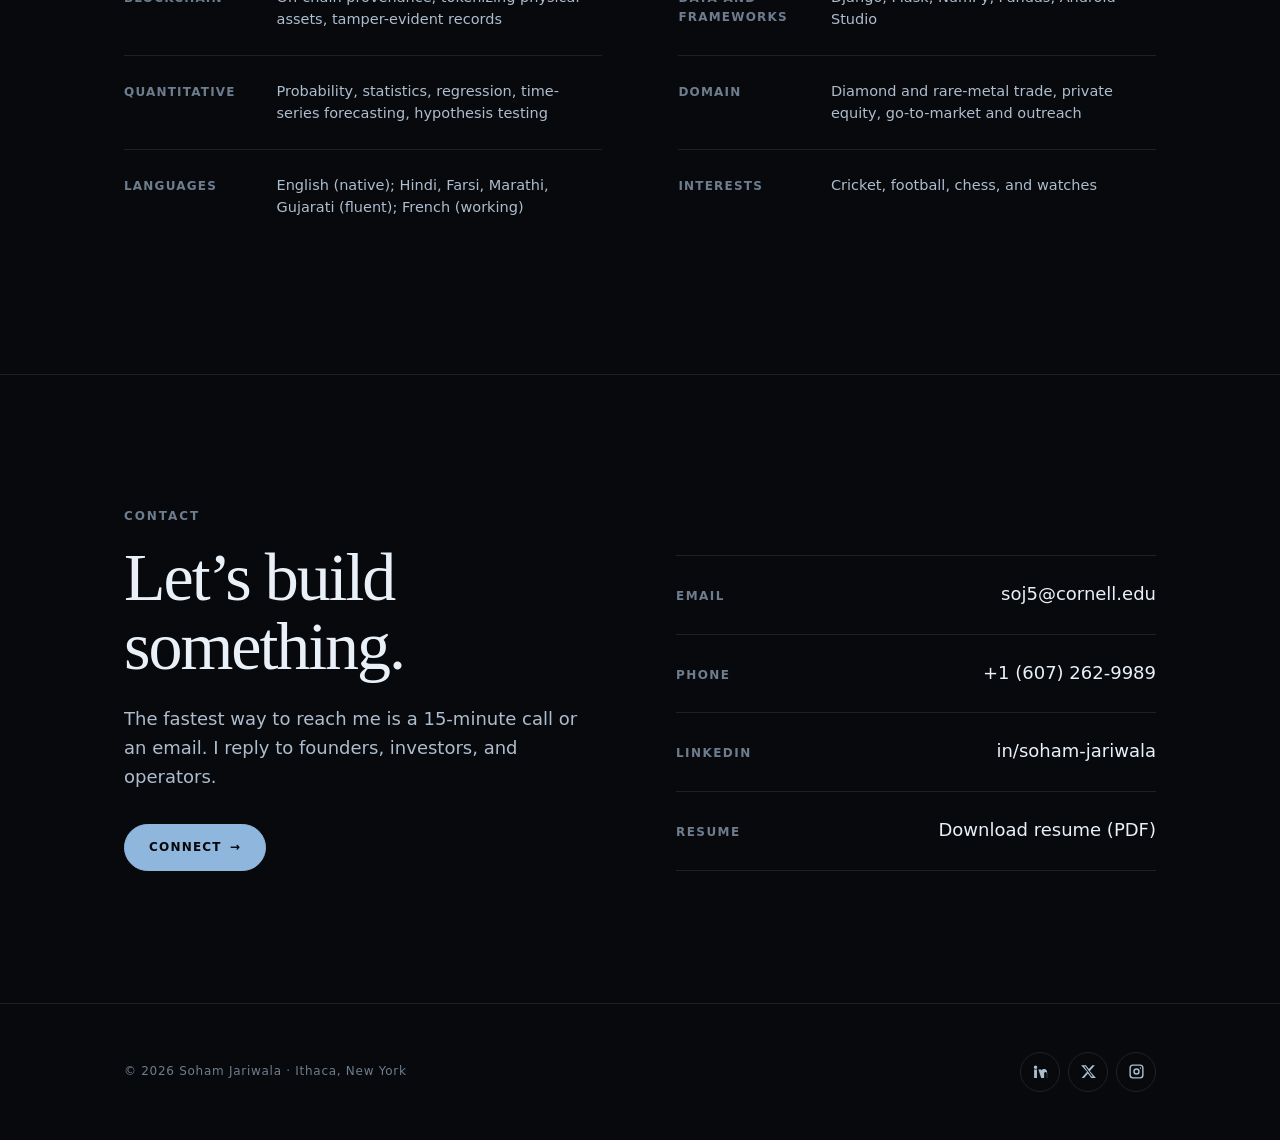
==== commit 30777fe9: "Jewel Labs: add launch traction (100+ LOIs, 350+ waitlist) Co-Authored-By: Claude Fable 5 <noreply@a" ====
--- a/index.html
+++ b/index.html
@@ -103,7 +103,7 @@
         "name": "Jewel Labs",
         "alternateName": "Jewellabs",
         "url": "https://jewellabs.org",
-        "description": "Agentic AI infrastructure for the global rare-metal, jewelry, and diamond trade. Ranked in the top 10% of Y Combinator applications and builds fine-tuned models for Fortune 1000 houses.",
+        "description": "Agentic AI infrastructure for the global rare-metal, jewelry, and diamond trade. Ranked in the top 10% of Y Combinator applications, and launched with over 100 letters of intent and a 350+ company waitlist. Builds fine-tuned models for Fortune 1000 houses.",
         "foundingDate": "2025",
         "founder": { "@id": "https://soham-jariwala.com/#person" }
       },
@@ -218,7 +218,7 @@
             </div>
             <div class="venture__body">
               <h3 class="venture__title">Jewel Labs <span class="tag">Agentic AI infrastructure</span> <span class="tag">Top 10% YC APPLICATIONS</span></h3>
-              <p class="venture__desc">Co-founder and CEO of <b>Jewel Labs</b>, building agentic AI infrastructure to restructure the global rare-metal, jewelry, and diamond trade. It ranked in the <b>top 10% of Y Combinator applications</b>. Jewel Labs builds fine-tuned models for <b>Fortune 1000</b> houses and global leaders: diamond planning and cutting optimization, AI storefronts, smart CRM, mainly <b>compliance and DDS automation</b>, and diamond data licensing. Clients include <b>DiamondPlugLA</b>, <b>PalakDiam</b>, and <b>Indriya</b> across India, Hong Kong, Dubai, New York, Los Angeles, and Thailand.</p>
+              <p class="venture__desc">Co-founder and CEO of <b>Jewel Labs</b>, building agentic AI infrastructure to restructure the global rare-metal, jewelry, and diamond trade. It ranked in the <b>top 10% of Y Combinator applications</b> and launched with over <b>100 letters of intent</b> and a <b>350+ waitlist</b>. Jewel Labs builds fine-tuned models for <b>Fortune 1000</b> houses and global leaders: diamond planning and cutting optimization, AI storefronts, smart CRM, mainly <b>compliance and DDS automation</b>, and diamond data licensing. Clients include <b>DiamondPlugLA</b>, <b>PalakDiam</b>, and <b>Indriya</b> across India, Hong Kong, Dubai, New York, Los Angeles, and Thailand.</p>
               <div class="venture__links">
                 <a href="https://jewellabs.org" target="_blank" rel="noopener noreferrer">jewellabs.org <span class="ext" aria-hidden="true">&#8599;</span></a>
                 <a href="https://cal.com/soham-jariwala-4fvbkw/15min" target="_blank" rel="noopener noreferrer">CONNECT <span class="arrow" aria-hidden="true">&rarr;</span></a>
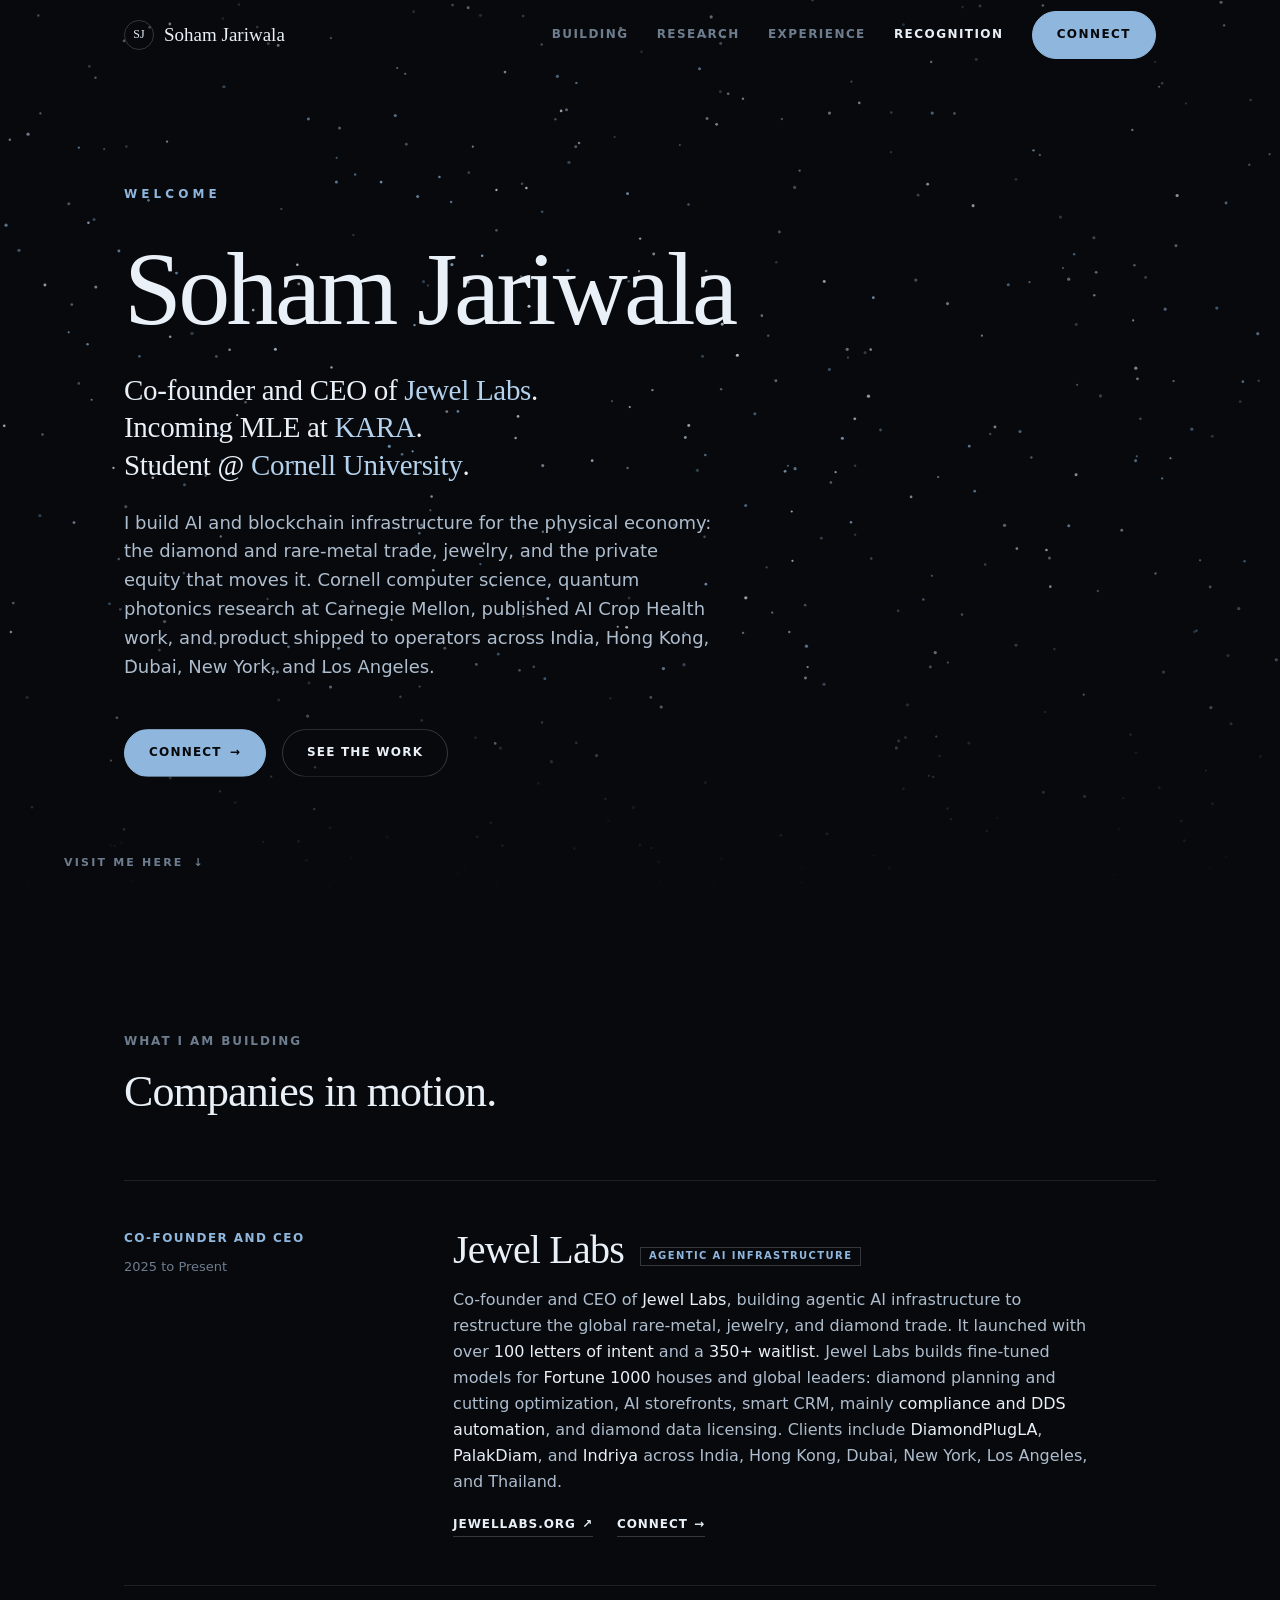
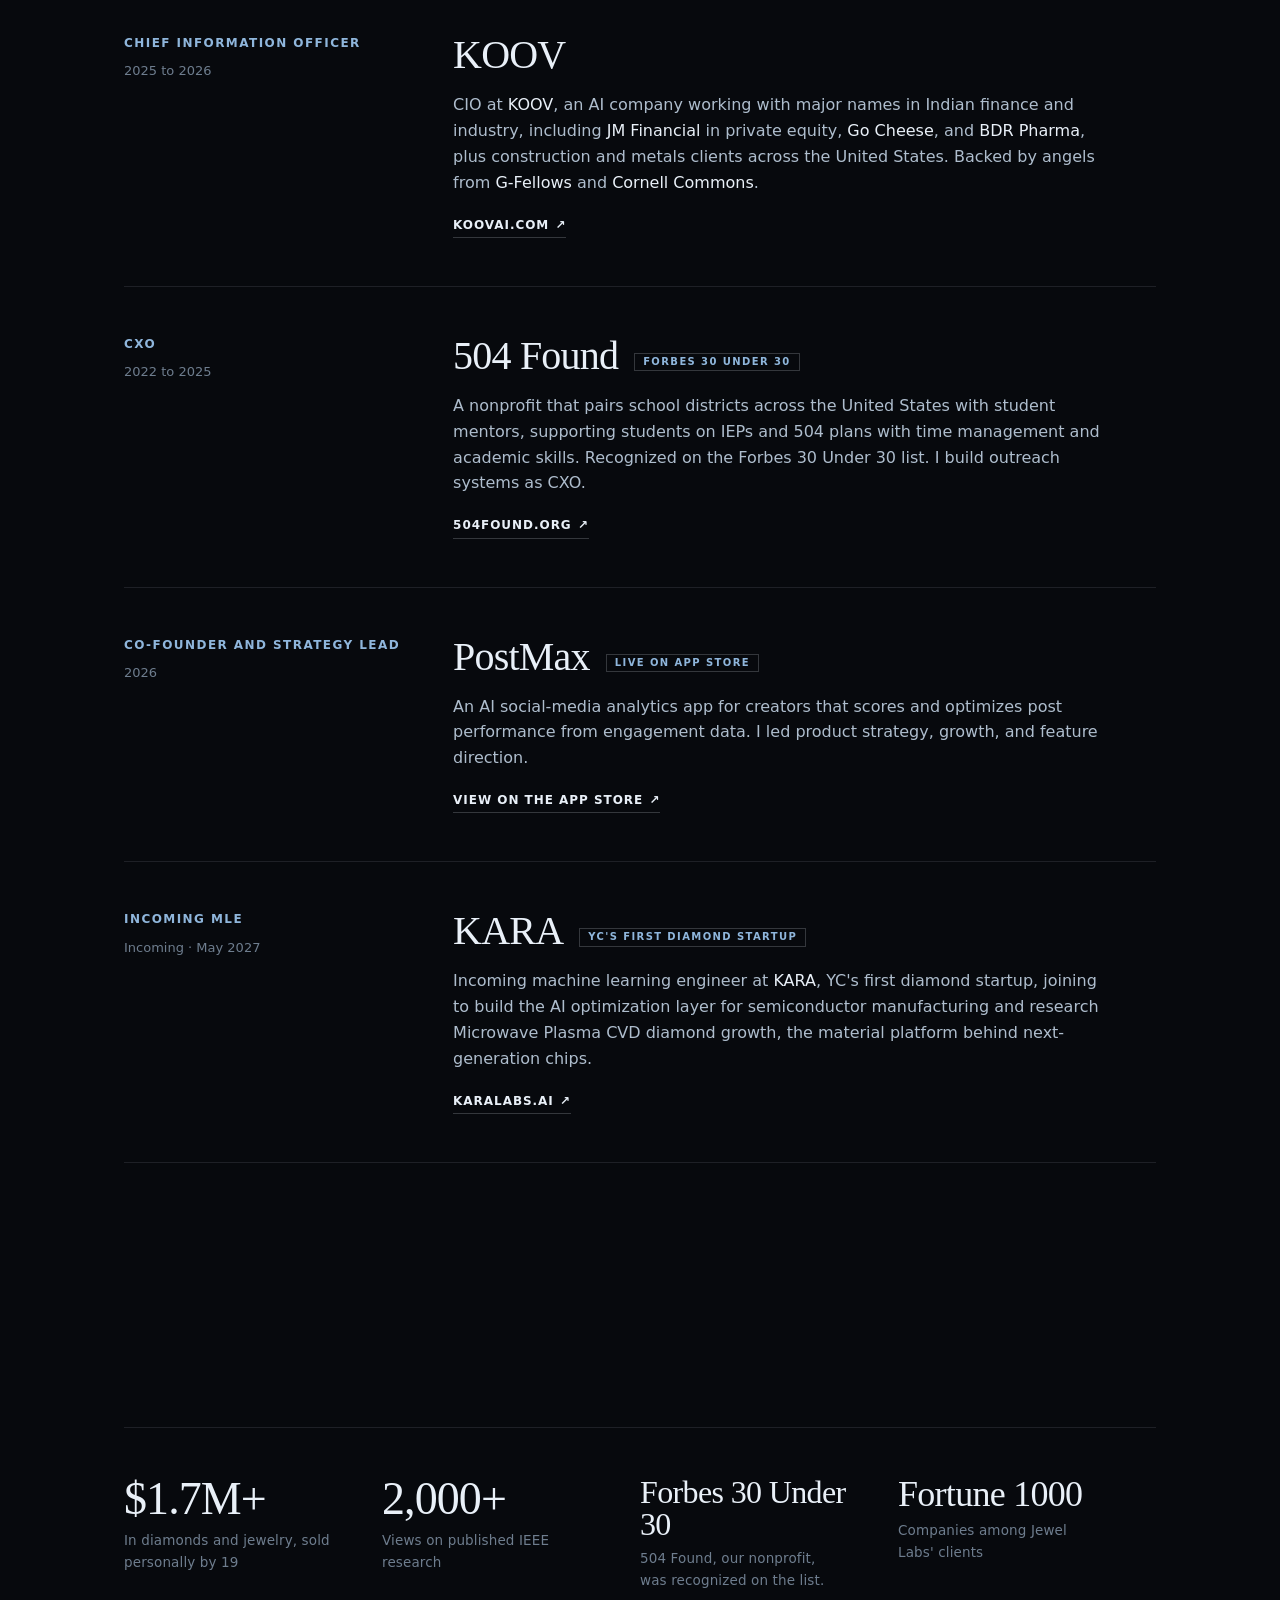
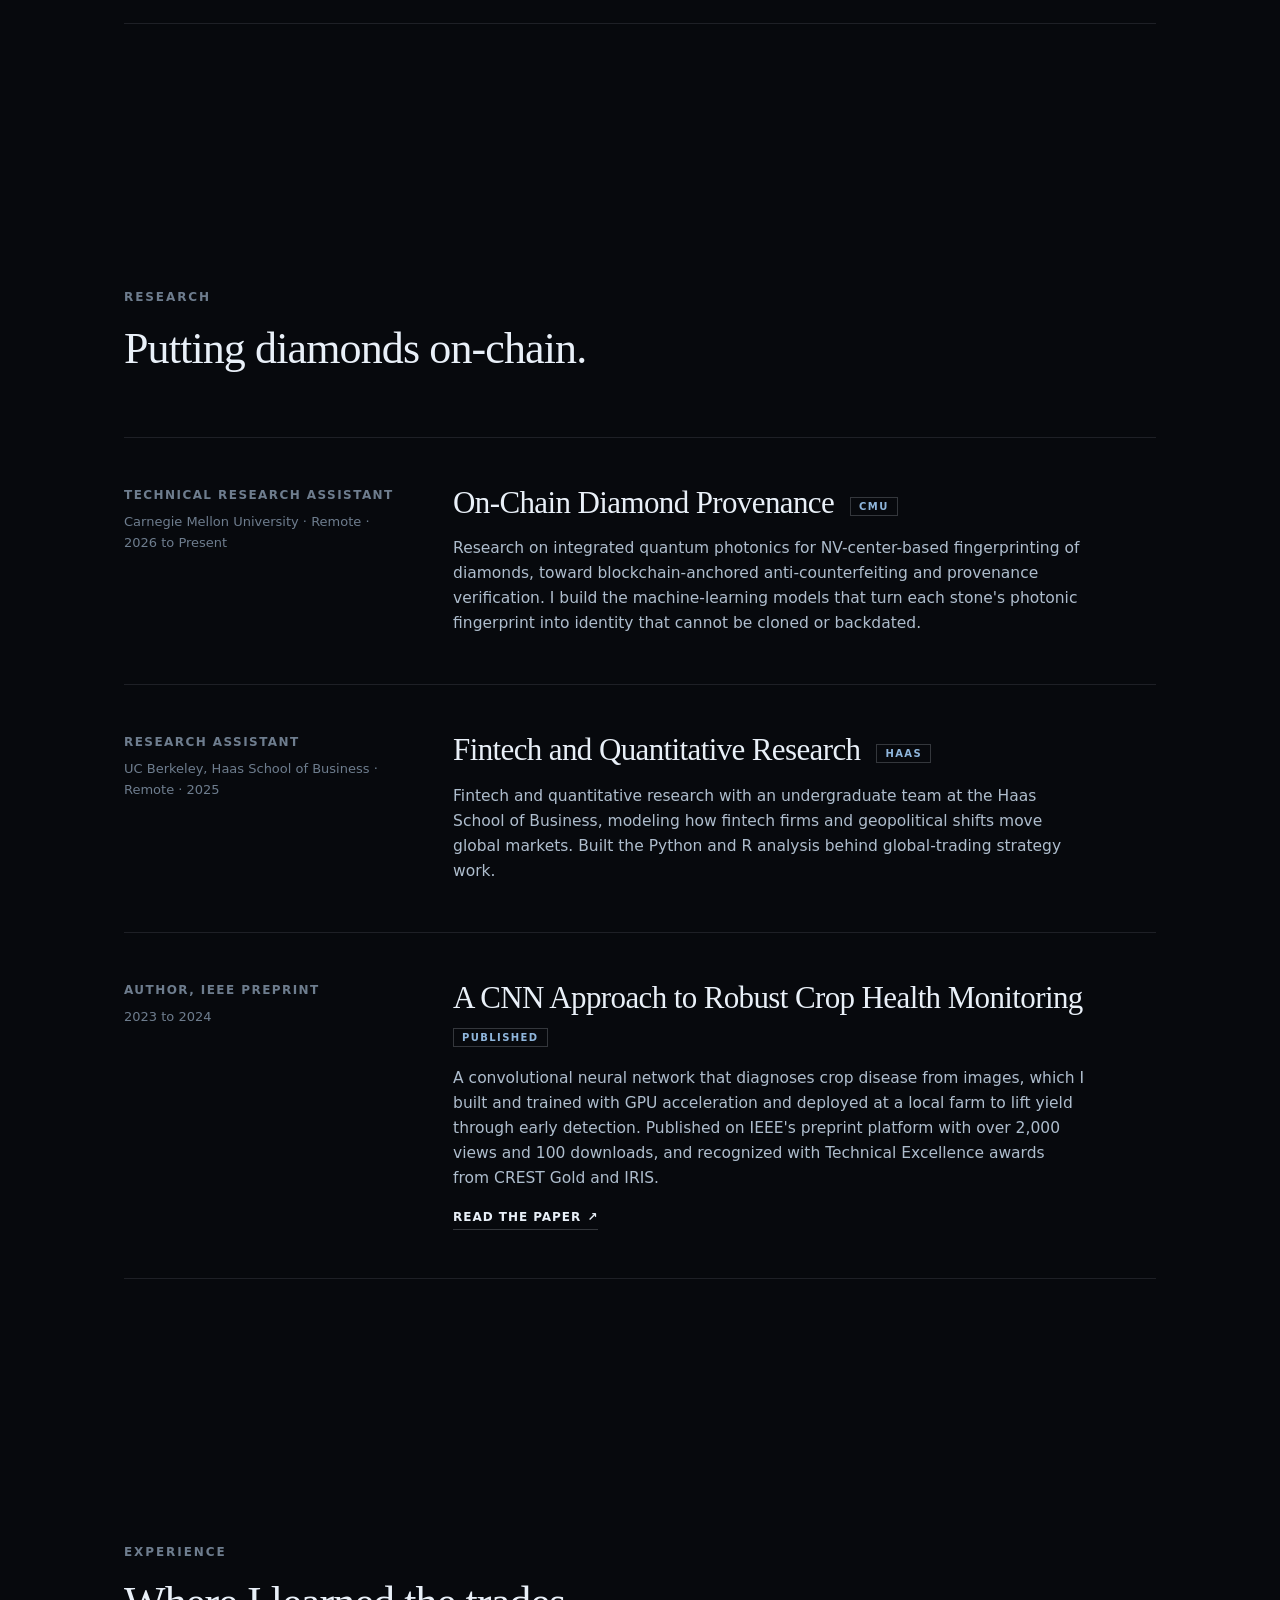
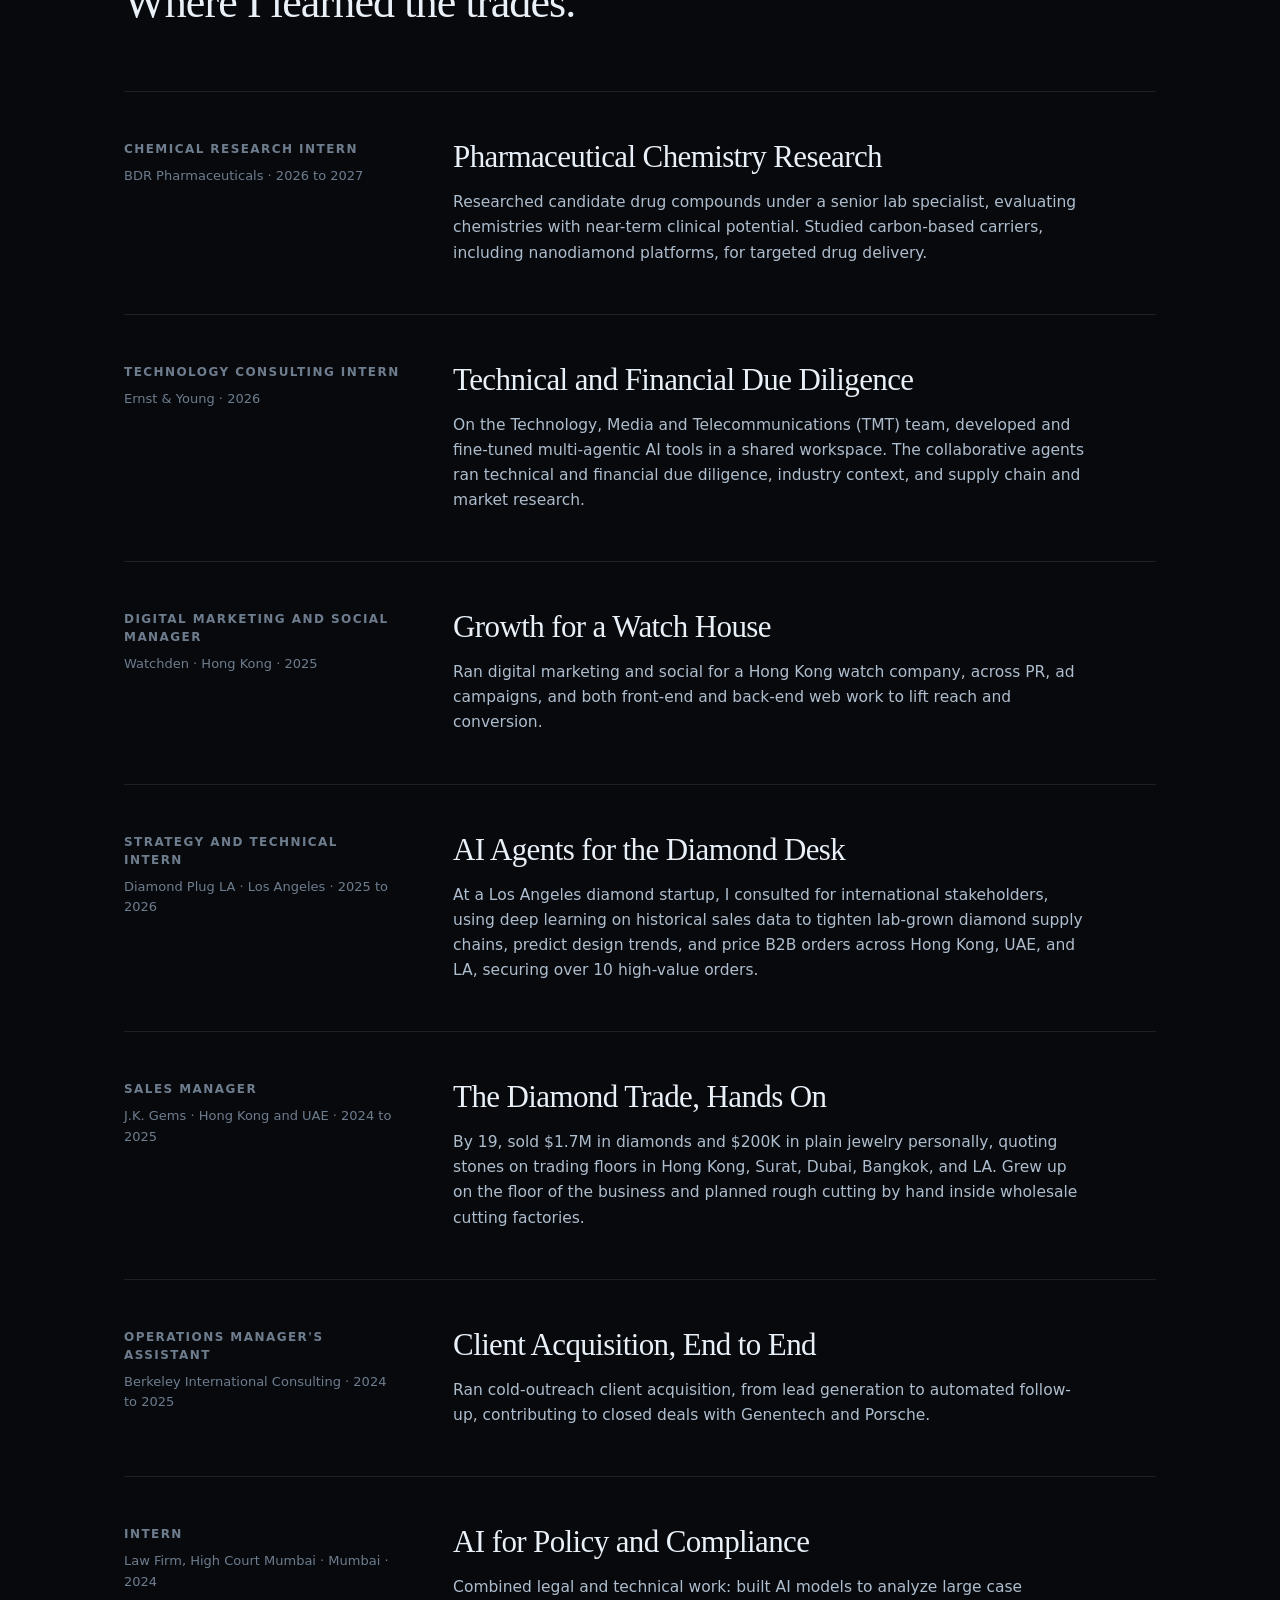
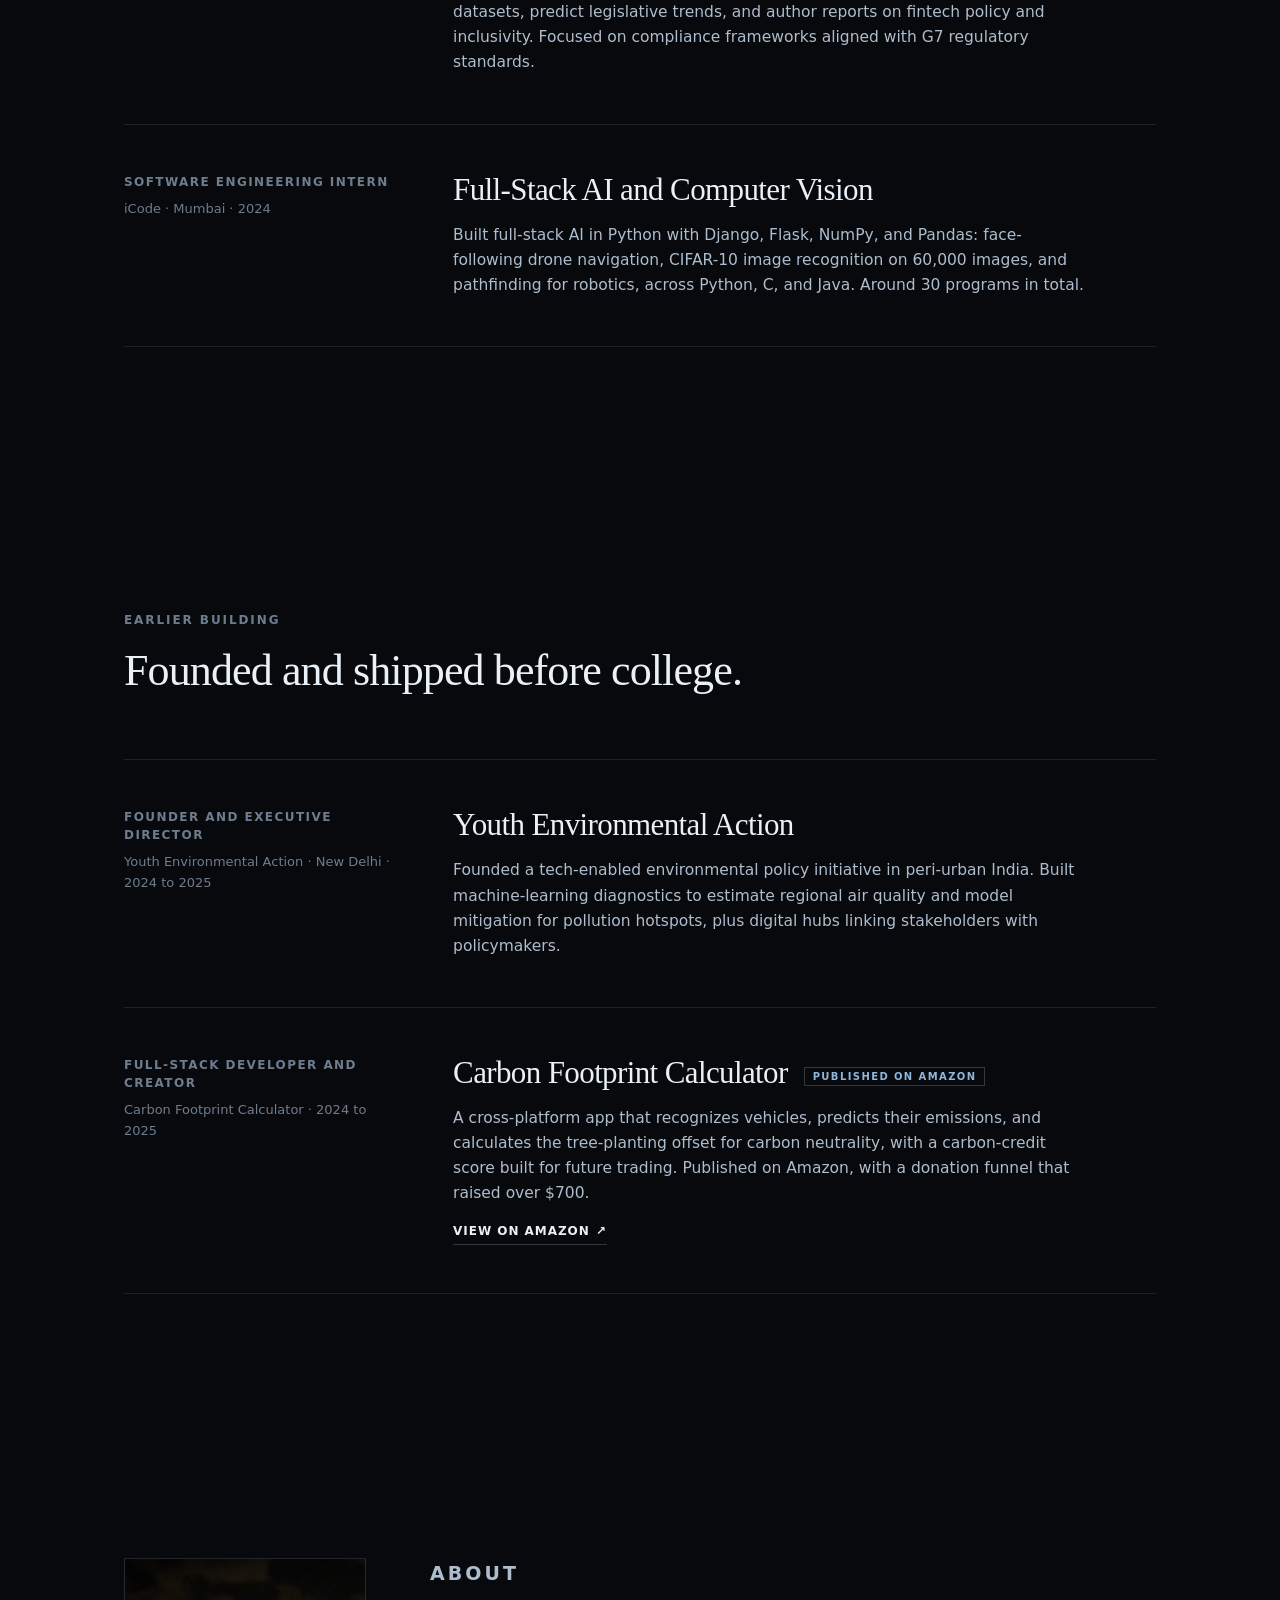
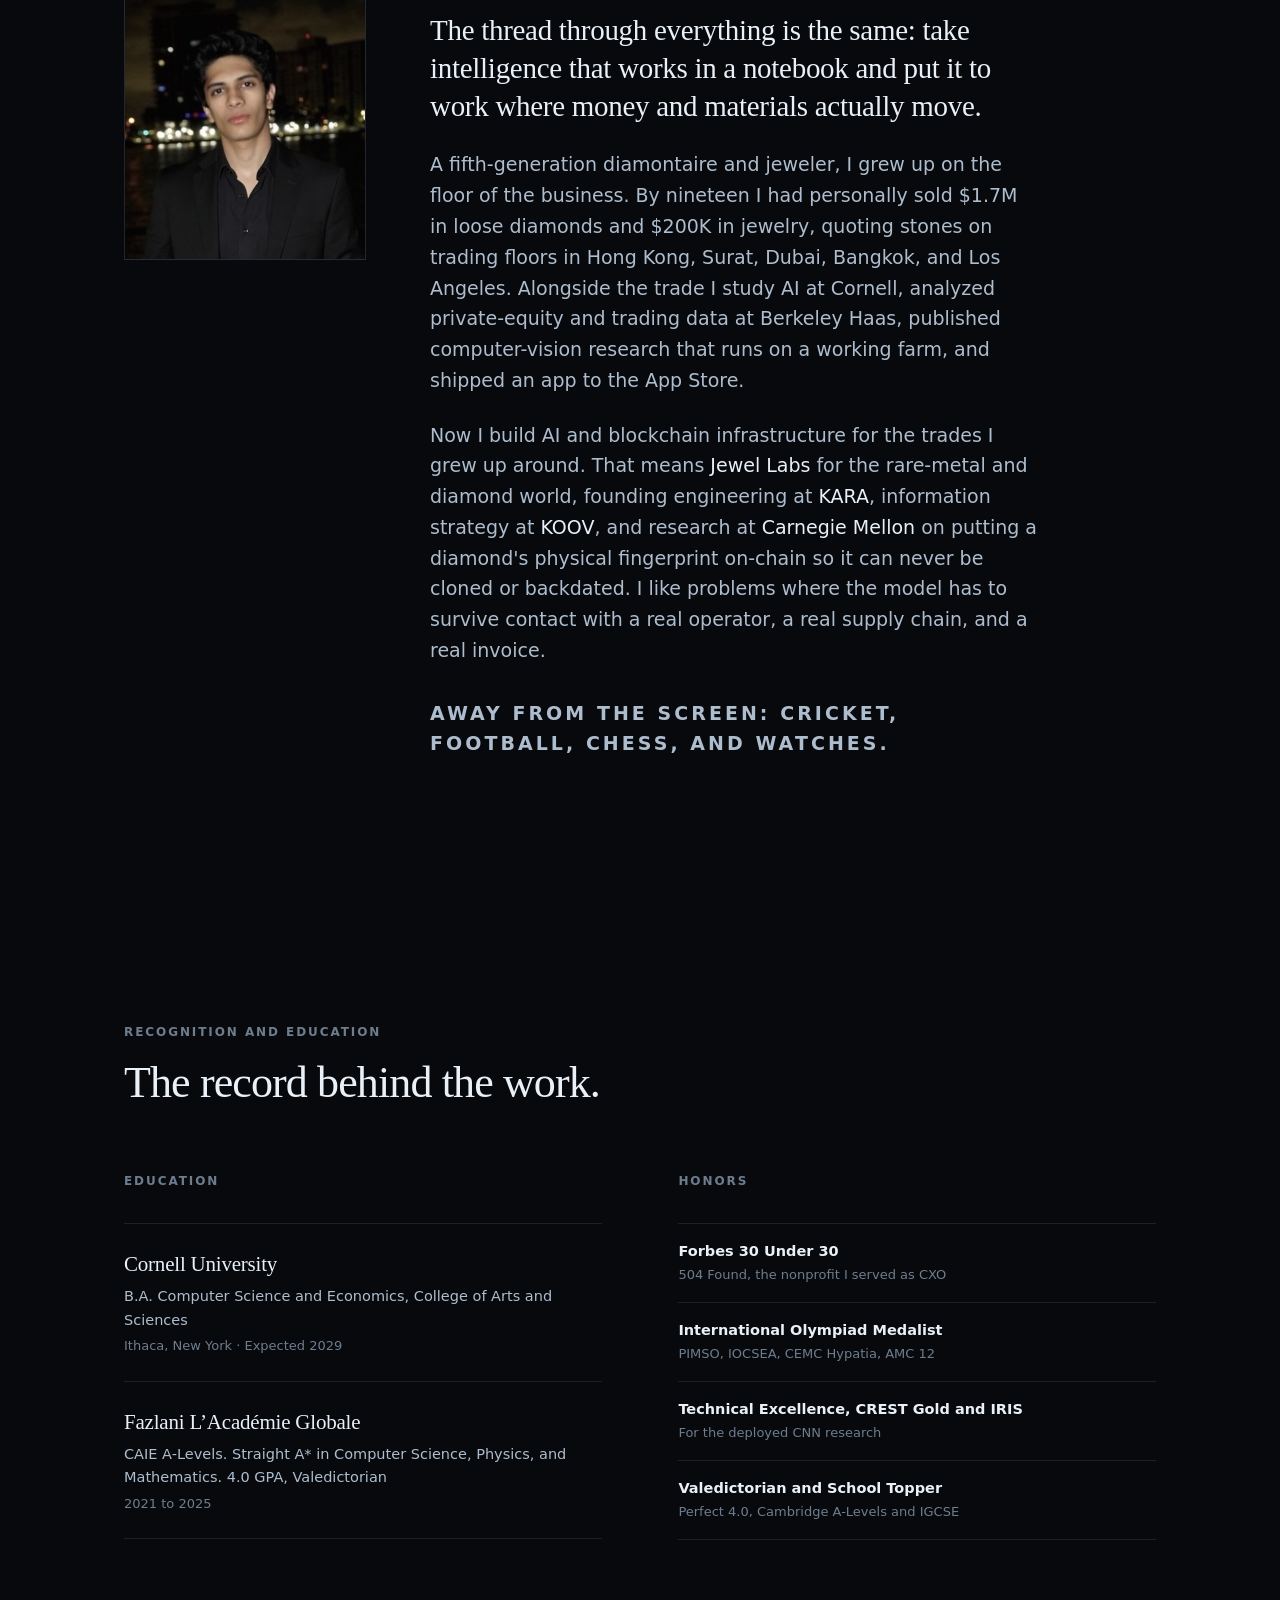
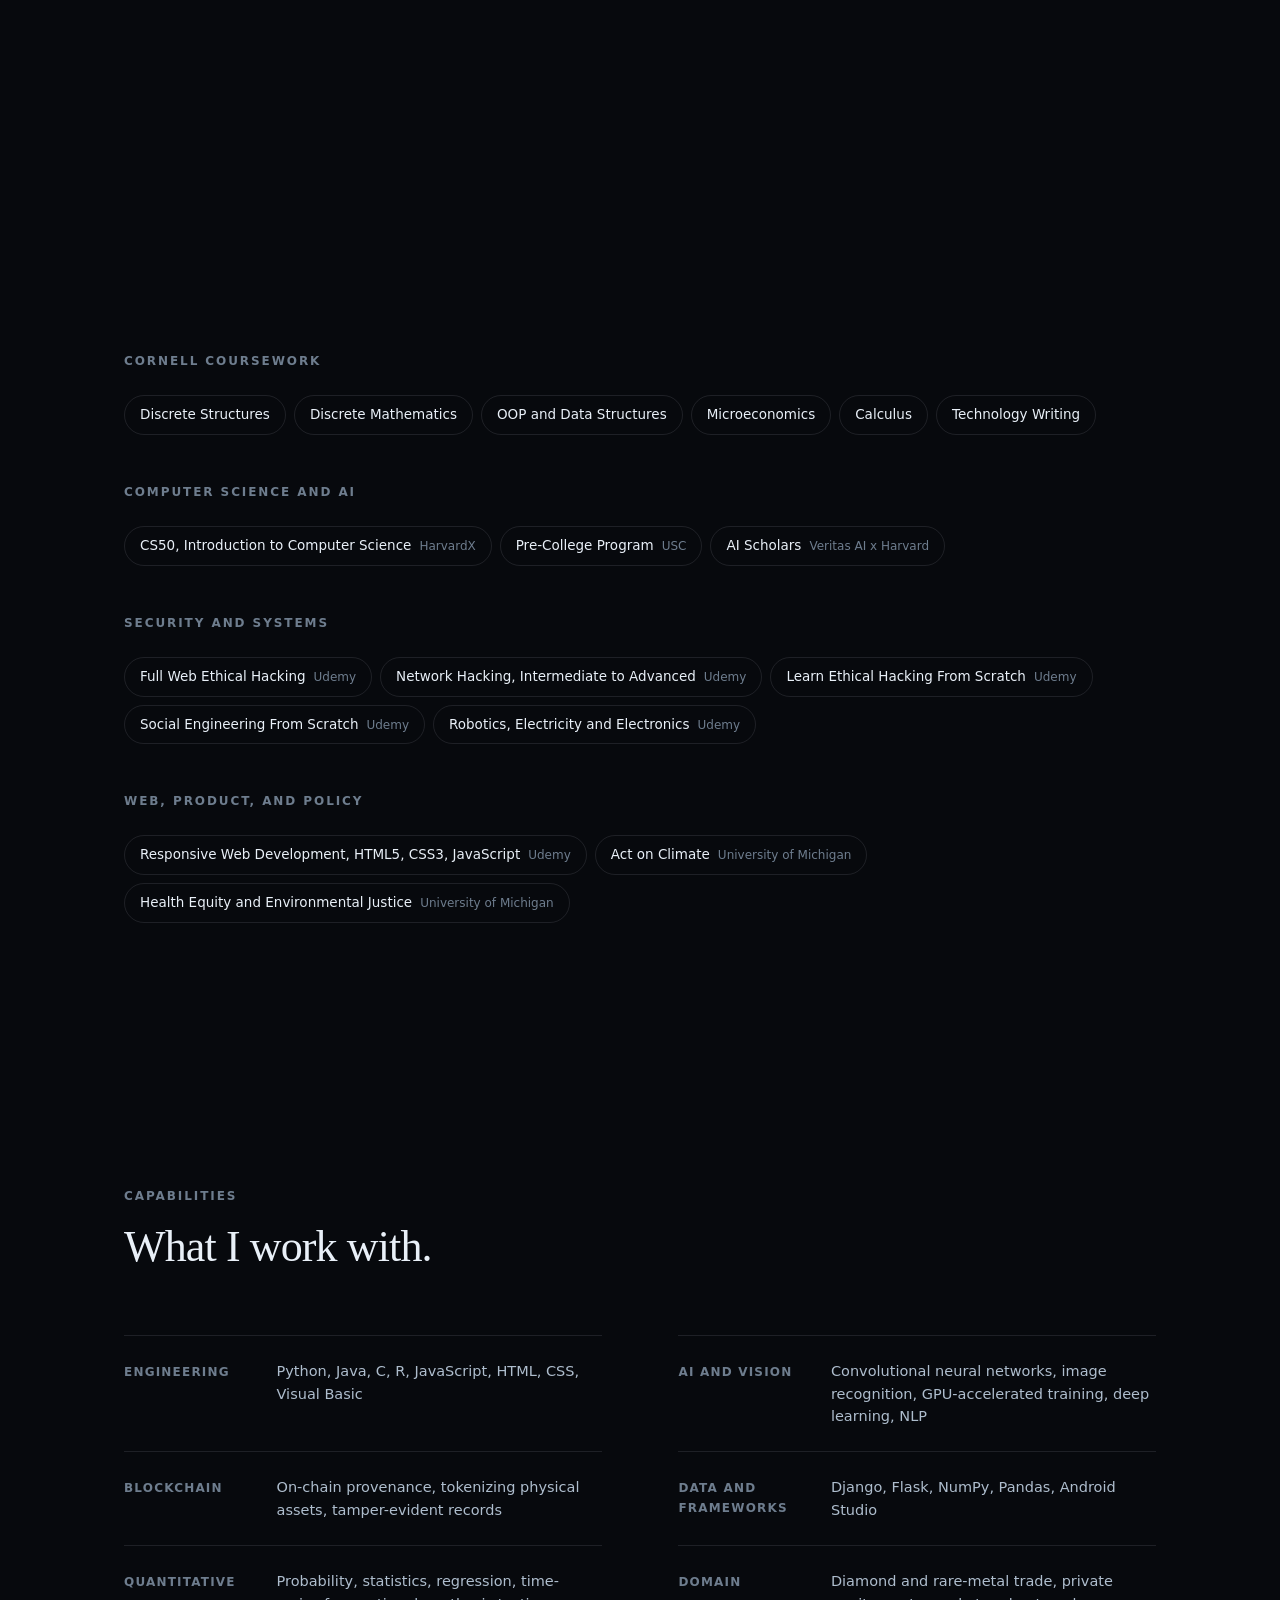
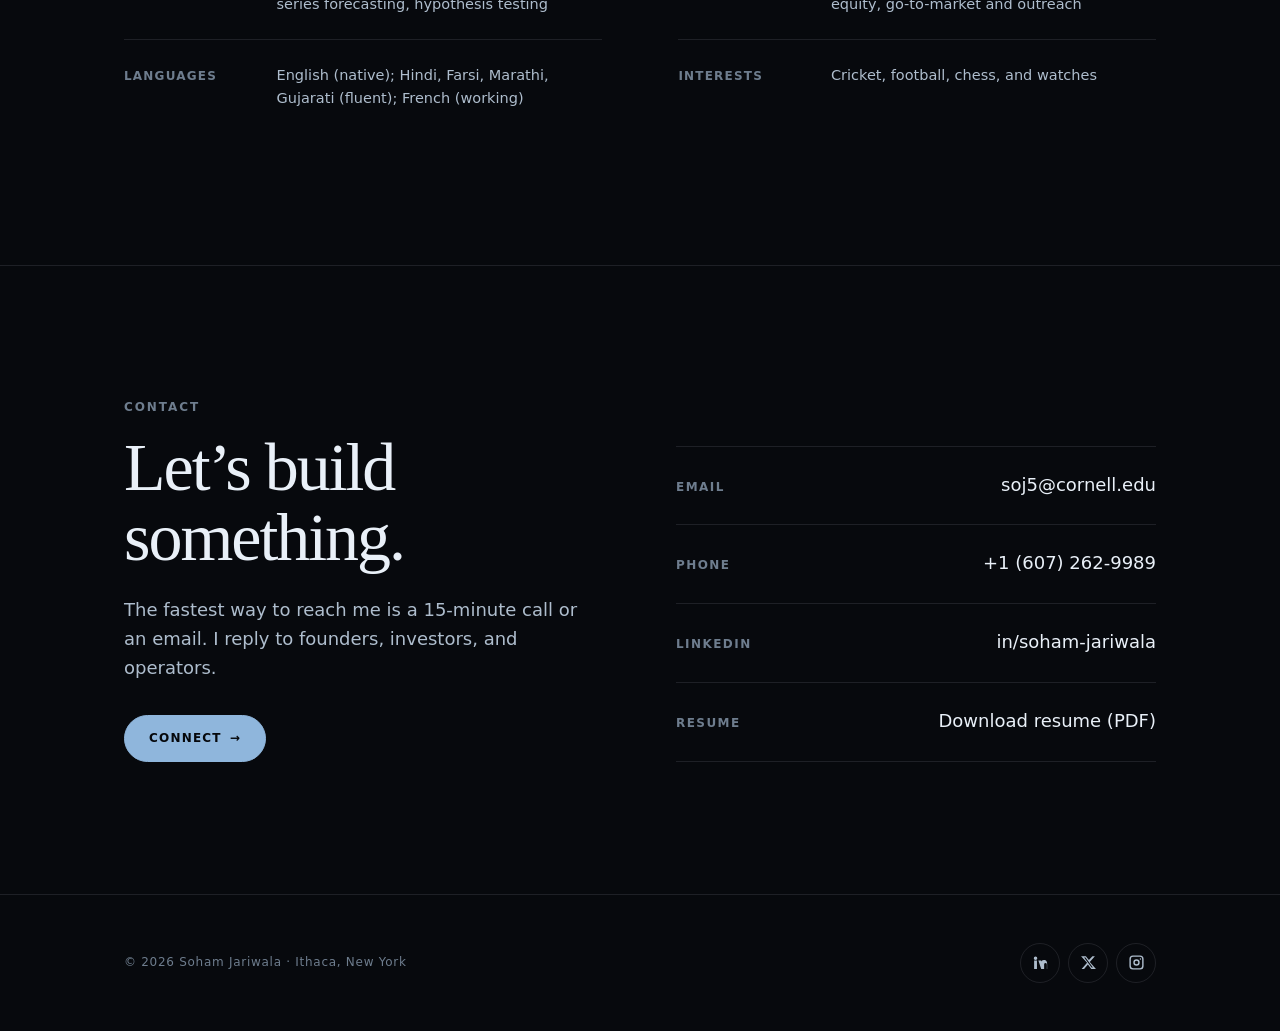
==== commit 84ecbfd8: "Reframe KARA as incoming MLE (May 2027), YC's first diamond startup, moved to bottom; Jewel Labs now" ====
--- a/index.html
+++ b/index.html
@@ -6,7 +6,7 @@
   <meta http-equiv="Content-Security-Policy" content="default-src 'self'; style-src 'self' 'unsafe-inline' https://fonts.googleapis.com; font-src https://fonts.gstatic.com; img-src 'self' data:; script-src 'self'; base-uri 'self'; form-action 'none'" />
 
   <title>Soham Jariwala · Founder, engineer, and operator</title>
-  <meta name="description" content="Soham Jariwala builds AI and blockchain infrastructure for the physical economy. Founding engineer at KARA (YC S26), co-founder and CEO of Jewel Labs, CIO at KOOV. Cornell computer science, quantum photonics research at Carnegie Mellon, published IEEE research, PostMax on the App Store." />
+  <meta name="description" content="Soham Jariwala builds AI and blockchain infrastructure for the physical economy. Incoming MLE at KARA, co-founder and CEO of Jewel Labs, CIO at KOOV. Cornell computer science, quantum photonics research at Carnegie Mellon, published IEEE research, PostMax on the App Store." />
   <meta name="author" content="Soham Jariwala" />
   <meta name="robots" content="index, follow, max-image-preview:large, max-snippet:-1" />
   <meta name="google-site-verification" content="Fm06ReU-Ccr0Yf5p7kb1ngvYZP_isr8EsARrKTqOOBw" />
@@ -15,7 +15,7 @@
 
   <meta property="og:type" content="profile" />
   <meta property="og:title" content="Soham Jariwala · Founder, engineer, and operator" />
-  <meta property="og:description" content="AI and blockchain infrastructure for the physical economy. KARA (YC S26), Jewel Labs, KOOV, and NV-center diamond fingerprinting research at Carnegie Mellon." />
+  <meta property="og:description" content="AI and blockchain infrastructure for the physical economy. Jewel Labs, KARA, KOOV, and NV-center diamond fingerprinting research at Carnegie Mellon." />
   <meta property="og:image" content="https://soham-jariwala.com/assets/og.png" />
   <meta property="og:image:width" content="1200" />
   <meta property="og:image:height" content="630" />
@@ -25,7 +25,7 @@
   <meta property="og:locale" content="en_US" />
   <meta name="twitter:card" content="summary_large_image" />
   <meta name="twitter:title" content="Soham Jariwala · Founder, engineer, and operator" />
-  <meta name="twitter:description" content="AI and blockchain infrastructure for the physical economy. KARA (YC S26), Jewel Labs, KOOV." />
+  <meta name="twitter:description" content="AI and blockchain infrastructure for the physical economy. Jewel Labs, KARA, KOOV." />
   <meta name="twitter:image" content="https://soham-jariwala.com/assets/og.png" />
   <meta name="twitter:image:alt" content="Soham Jariwala, founder and engineer" />
 
@@ -69,7 +69,7 @@
         "url": "https://soham-jariwala.com/",
         "image": "https://soham-jariwala.com/assets/portrait.jpg",
         "jobTitle": "Founder and engineer",
-        "description": "Soham Jariwala is a fifth-generation diamontaire and jeweler, and a founder and engineer who builds AI and blockchain infrastructure for the physical economy. Founding engineer at KARA (YC S26), co-founder and CEO of Jewel Labs, CIO at KOOV, and researcher on integrated quantum photonics and NV-center diamond fingerprinting at Carnegie Mellon. Cornell University computer science. By 19 he had personally sold $1.7M in loose diamonds and $200K in jewelry across Hong Kong, Surat, Dubai, Bangkok, and Los Angeles.",
+        "description": "Soham Jariwala is a fifth-generation diamontaire and jeweler, and a founder and engineer who builds AI and blockchain infrastructure for the physical economy. Incoming MLE at KARA (YC's first diamond startup), co-founder and CEO of Jewel Labs, CIO at KOOV, and researcher on integrated quantum photonics and NV-center diamond fingerprinting at Carnegie Mellon. Cornell University computer science. By 19 he had personally sold $1.7M in loose diamonds and $200K in jewelry across Hong Kong, Surat, Dubai, Bangkok, and Los Angeles.",
         "email": "mailto:soj5@cornell.edu",
         "telephone": "+1-607-262-9989",
         "nationality": "Indian",
@@ -103,7 +103,7 @@
         "name": "Jewel Labs",
         "alternateName": "Jewellabs",
         "url": "https://jewellabs.org",
-        "description": "Agentic AI infrastructure for the global rare-metal, jewelry, and diamond trade. Ranked in the top 10% of Y Combinator applications, and launched with over 100 letters of intent and a 350+ company waitlist. Builds fine-tuned models for Fortune 1000 houses.",
+        "description": "Agentic AI infrastructure for the global rare-metal, jewelry, and diamond trade. Launched with over 100 letters of intent and a 350+ company waitlist. Builds fine-tuned models for Fortune 1000 houses.",
         "foundingDate": "2025",
         "founder": { "@id": "https://soham-jariwala.com/#person" }
       },
@@ -117,7 +117,7 @@
             "name": "Who is Soham Jariwala?",
             "acceptedAnswer": {
               "@type": "Answer",
-              "text": "Soham Jariwala is a founder and engineer building AI and blockchain infrastructure for the physical economy. He is the founding engineer at KARA (YC S26), co-founder and CEO of Jewel Labs, and CIO at KOOV, and studies computer science at Cornell University."
+              "text": "Soham Jariwala is a founder and engineer building AI and blockchain infrastructure for the physical economy. He is the incoming MLE at KARA (YC's first diamond startup), co-founder and CEO of Jewel Labs, and CIO at KOOV, and studies computer science at Cornell University."
             }
           },
           {
@@ -125,7 +125,7 @@
             "name": "What is Jewel Labs?",
             "acceptedAnswer": {
               "@type": "Answer",
-              "text": "Jewel Labs is an agentic AI infrastructure company for the global rare-metal, jewelry, and diamond trade, co-founded and led by Soham Jariwala. It ranked in the top 10% of Y Combinator applications and builds fine-tuned models for Fortune 1000 houses."
+              "text": "Jewel Labs is an agentic AI infrastructure company for the global rare-metal, jewelry, and diamond trade, co-founded and led by Soham Jariwala. It launched with over 100 letters of intent and a 350+ company waitlist, and builds fine-tuned models for Fortune 1000 houses."
             }
           },
           {
@@ -178,7 +178,7 @@
         <div class="hero-inner">
           <span class="hero-welcome wipe" style="--d:0ms"><span class="k">Welcome</span></span>
           <h1 id="hero-name" class="wipe" style="--d:120ms">Soham Jariwala</h1>
-          <p class="hero-role wipe" style="--d:280ms">Founding Engineer at <b>KARA</b> (YC S26).<br />Co-founder and CEO of <b>Jewel Labs</b>.<br />Student @ <b>Cornell University</b>.</p>
+          <p class="hero-role wipe" style="--d:280ms">Co-founder and CEO of <b>Jewel Labs</b>.<br />Incoming MLE at <b>KARA</b>.<br />Student @ <b>Cornell University</b>.</p>
           <p class="hero-lede wipe" style="--d:440ms">I build AI and blockchain infrastructure for the physical economy: the diamond and rare-metal trade, jewelry, and the private equity that moves it. Cornell computer science, quantum photonics research at Carnegie Mellon, published AI Crop Health work, and product shipped to operators across India, Hong Kong, Dubai, New York, and Los Angeles.</p>
           <div class="hero-actions wipe" style="--d:600ms">
             <a class="btn btn-primary" href="https://cal.com/soham-jariwala-4fvbkw/15min" target="_blank" rel="noopener noreferrer">CONNECT <span class="arrow" aria-hidden="true">&rarr;</span></a>
@@ -199,26 +199,12 @@
 
           <article class="venture" data-reveal>
             <div class="venture__meta">
-              <span class="venture__role">Founding Engineer</span>
-              <span class="venture__when">2026 to Present</span>
-            </div>
-            <div class="venture__body">
-              <h3 class="venture__title">KARA <span class="tag">YC S26</span></h3>
-              <p class="venture__desc">Founding engineer at <b>KARA</b>, a Y Combinator company (S26). I build the AI optimization layer for semiconductor manufacturing and research Microwave Plasma CVD diamond growth, the material platform behind next-generation chips.</p>
-              <div class="venture__links">
-                <a href="https://karalabs.ai" target="_blank" rel="noopener noreferrer">karalabs.ai <span class="ext" aria-hidden="true">&#8599;</span></a>
-              </div>
-            </div>
-          </article>
-
-          <article class="venture" data-reveal>
-            <div class="venture__meta">
               <span class="venture__role">Co-founder and CEO</span>
               <span class="venture__when">2025 to Present</span>
             </div>
             <div class="venture__body">
-              <h3 class="venture__title">Jewel Labs <span class="tag">Agentic AI infrastructure</span> <span class="tag">Top 10% YC APPLICATIONS</span></h3>
-              <p class="venture__desc">Co-founder and CEO of <b>Jewel Labs</b>, building agentic AI infrastructure to restructure the global rare-metal, jewelry, and diamond trade. It ranked in the <b>top 10% of Y Combinator applications</b> and launched with over <b>100 letters of intent</b> and a <b>350+ waitlist</b>. Jewel Labs builds fine-tuned models for <b>Fortune 1000</b> houses and global leaders: diamond planning and cutting optimization, AI storefronts, smart CRM, mainly <b>compliance and DDS automation</b>, and diamond data licensing. Clients include <b>DiamondPlugLA</b>, <b>PalakDiam</b>, and <b>Indriya</b> across India, Hong Kong, Dubai, New York, Los Angeles, and Thailand.</p>
+              <h3 class="venture__title">Jewel Labs <span class="tag">Agentic AI infrastructure</span></h3>
+              <p class="venture__desc">Co-founder and CEO of <b>Jewel Labs</b>, building agentic AI infrastructure to restructure the global rare-metal, jewelry, and diamond trade. It launched with over <b>100 letters of intent</b> and a <b>350+ waitlist</b>. Jewel Labs builds fine-tuned models for <b>Fortune 1000</b> houses and global leaders: diamond planning and cutting optimization, AI storefronts, smart CRM, mainly <b>compliance and DDS automation</b>, and diamond data licensing. Clients include <b>DiamondPlugLA</b>, <b>PalakDiam</b>, and <b>Indriya</b> across India, Hong Kong, Dubai, New York, Los Angeles, and Thailand.</p>
               <div class="venture__links">
                 <a href="https://jewellabs.org" target="_blank" rel="noopener noreferrer">jewellabs.org <span class="ext" aria-hidden="true">&#8599;</span></a>
                 <a href="https://cal.com/soham-jariwala-4fvbkw/15min" target="_blank" rel="noopener noreferrer">CONNECT <span class="arrow" aria-hidden="true">&rarr;</span></a>
@@ -268,6 +254,20 @@
             </div>
           </article>
 
+          <article class="venture" data-reveal>
+            <div class="venture__meta">
+              <span class="venture__role">Incoming MLE</span>
+              <span class="venture__when">Incoming &middot; May 2027</span>
+            </div>
+            <div class="venture__body">
+              <h3 class="venture__title">KARA <span class="tag">YC's first diamond startup</span></h3>
+              <p class="venture__desc">Incoming machine learning engineer at <b>KARA</b>, YC's first diamond startup, joining to build the AI optimization layer for semiconductor manufacturing and research Microwave Plasma CVD diamond growth, the material platform behind next-generation chips.</p>
+              <div class="venture__links">
+                <a href="https://karalabs.ai" target="_blank" rel="noopener noreferrer">karalabs.ai <span class="ext" aria-hidden="true">&#8599;</span></a>
+              </div>
+            </div>
+          </article>
+
         </div>
       </div>
     </section>
@@ -276,8 +276,8 @@
       <div class="wrap">
         <div class="grid">
           <div class="metric" data-reveal>
-            <span class="figure">YC S26</span>
-            <span class="desc">Founding engineer at a Y Combinator company</span>
+            <span class="figure">$1.7M+</span>
+            <span class="desc">In diamonds and jewelry, sold personally by 19</span>
           </div>
           <div class="metric" data-reveal>
             <span class="figure tnum">2,000+</span>
@@ -524,7 +524,6 @@
           <div data-reveal>
             <h3>Honors</h3>
             <ul class="rows">
-              <li><strong>Y Combinator, S26</strong><span class="sub">Founding engineer at KARA</span></li>
               <li><strong>Forbes 30 Under 30</strong><span class="sub">504 Found, the nonprofit I served as CXO</span></li>
               <li><strong>International Olympiad Medalist</strong><span class="sub">PIMSO, IOCSEA, CEMC Hypatia, AMC 12</span></li>
               <li><strong>Technical Excellence, CREST Gold and IRIS</strong><span class="sub">For the deployed CNN research</span></li>
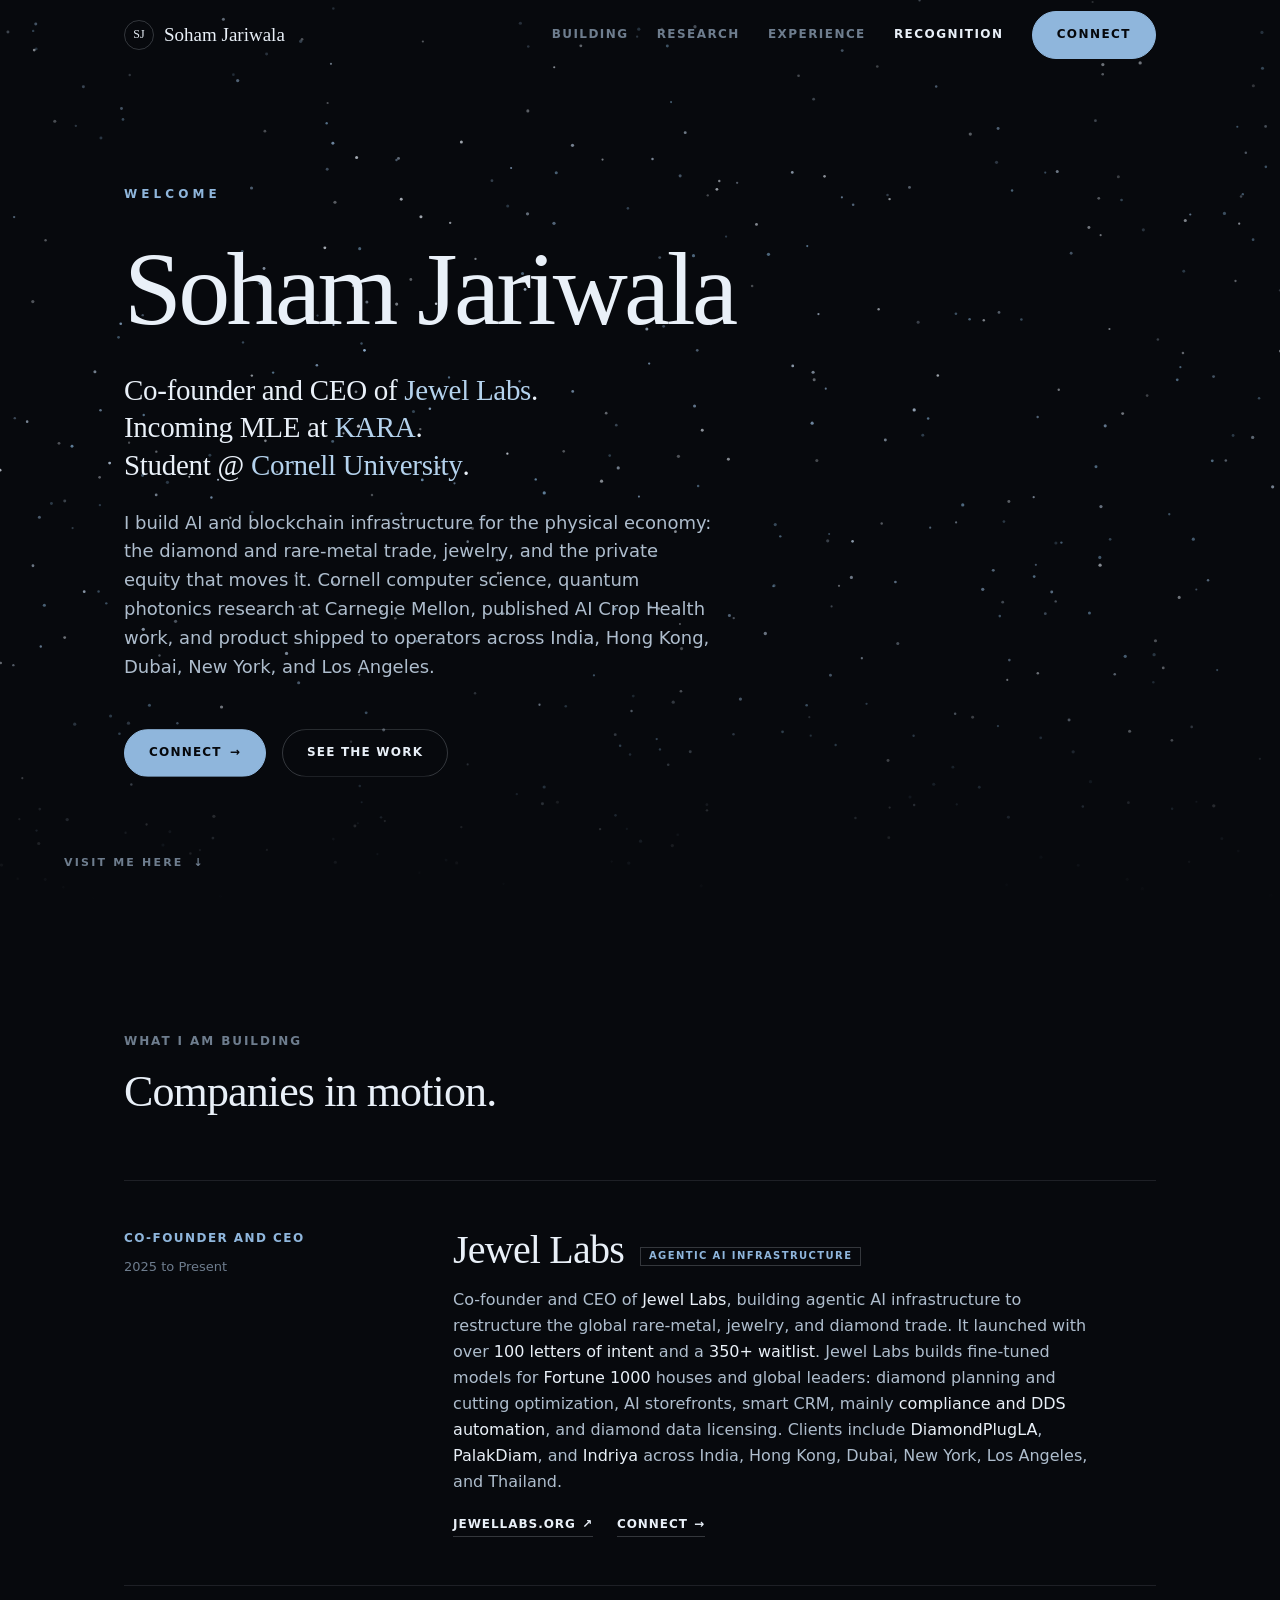
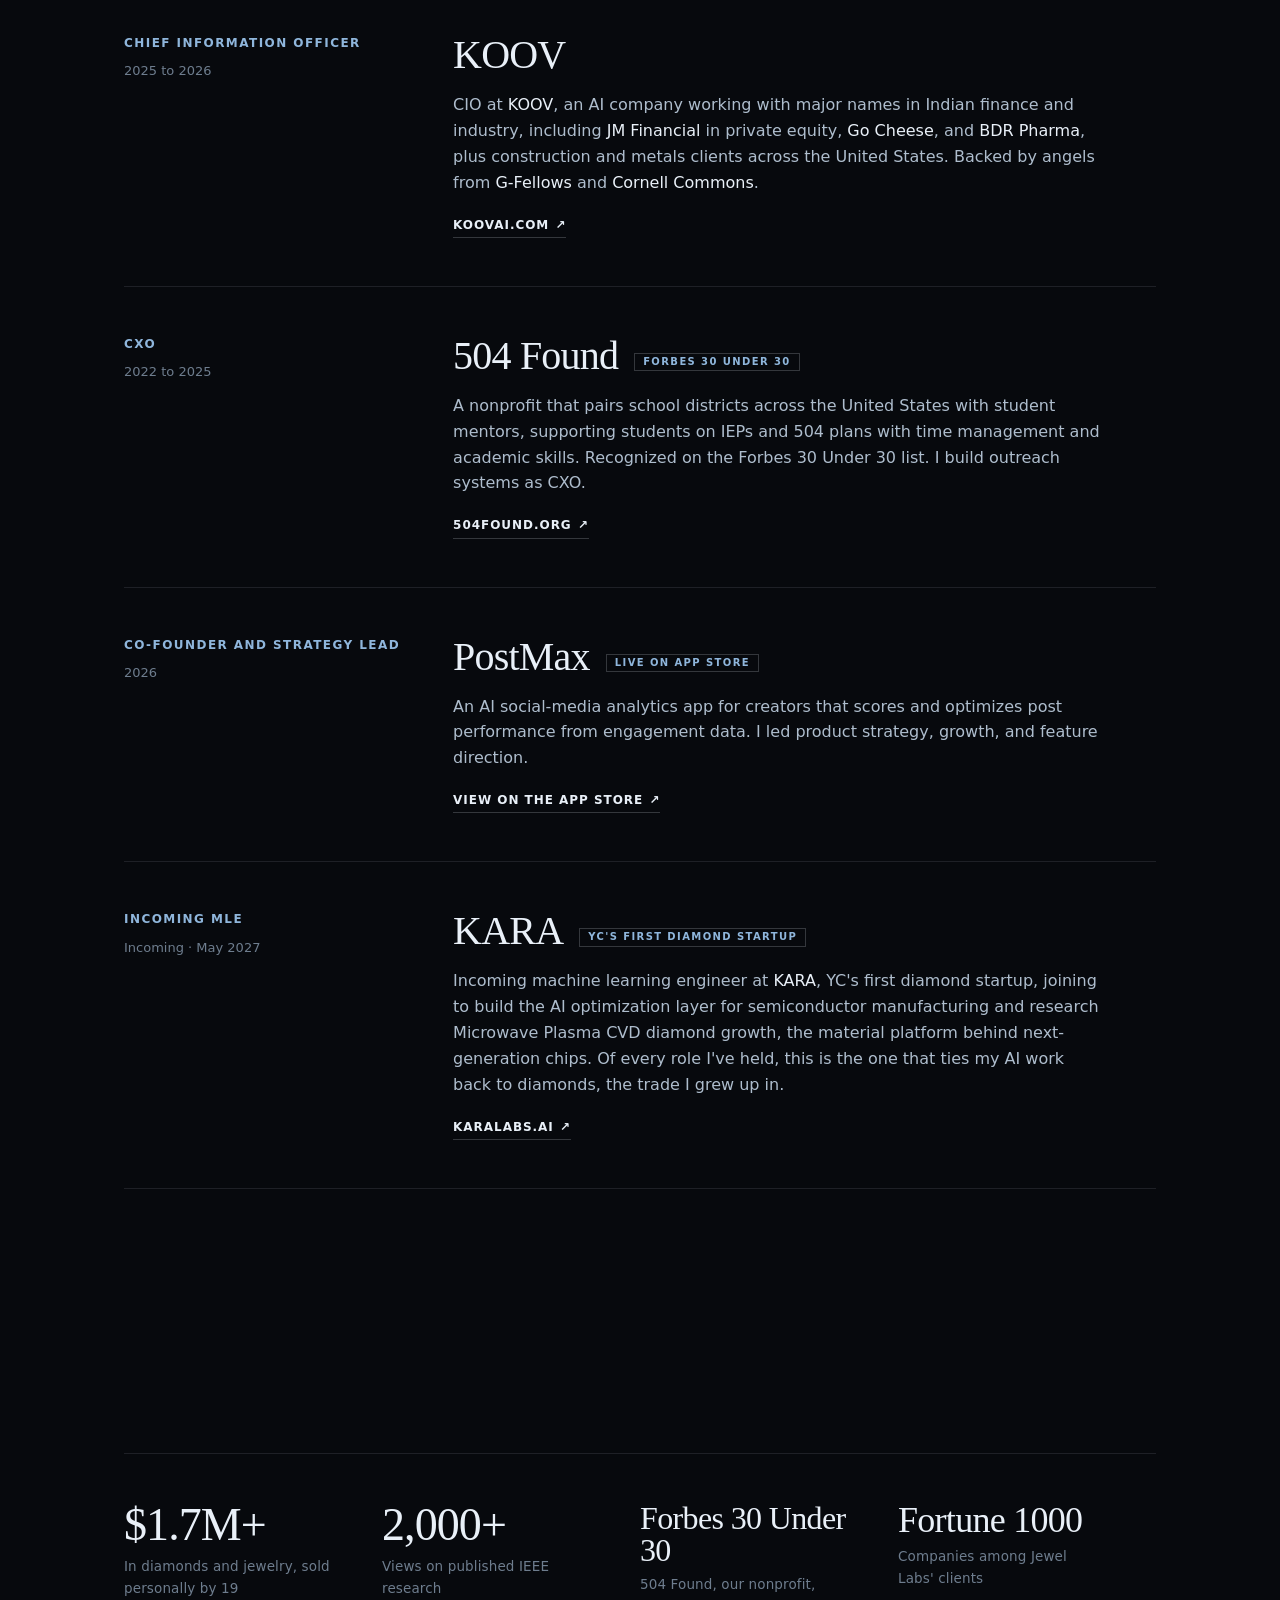
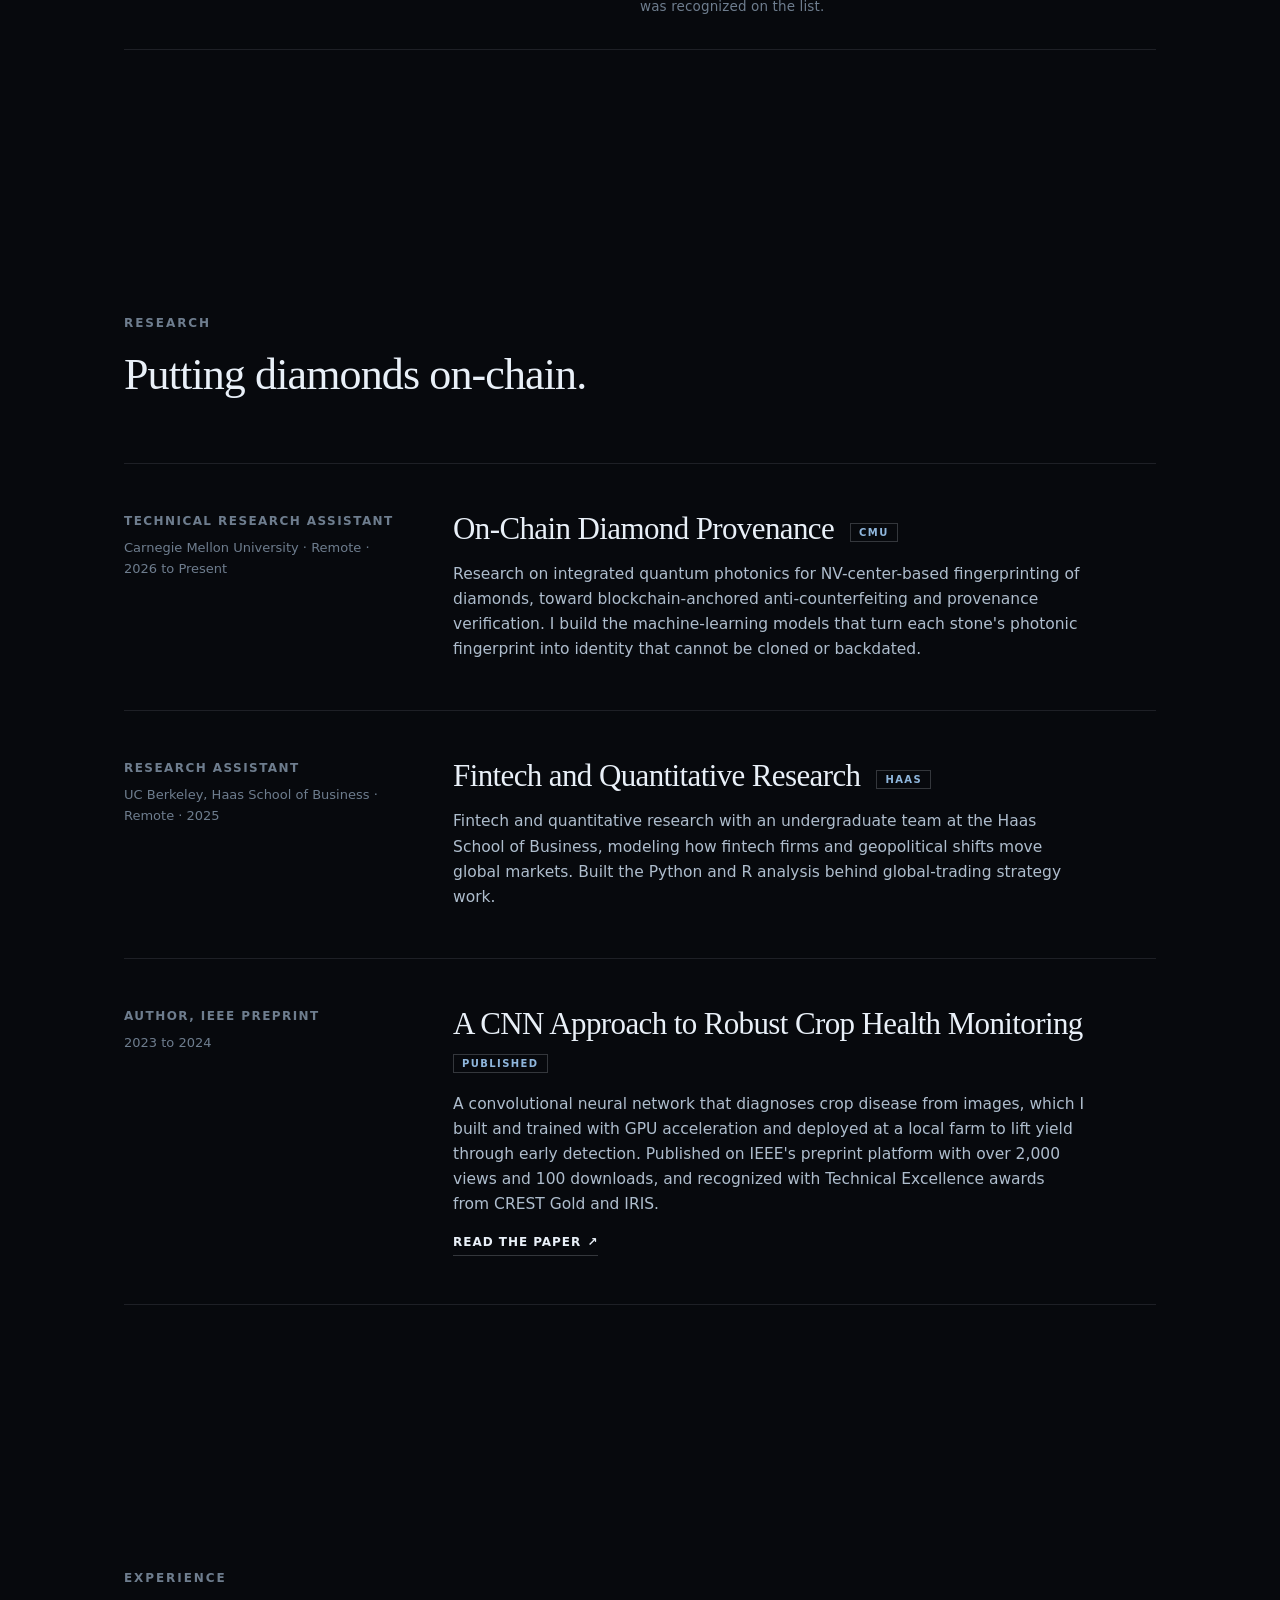
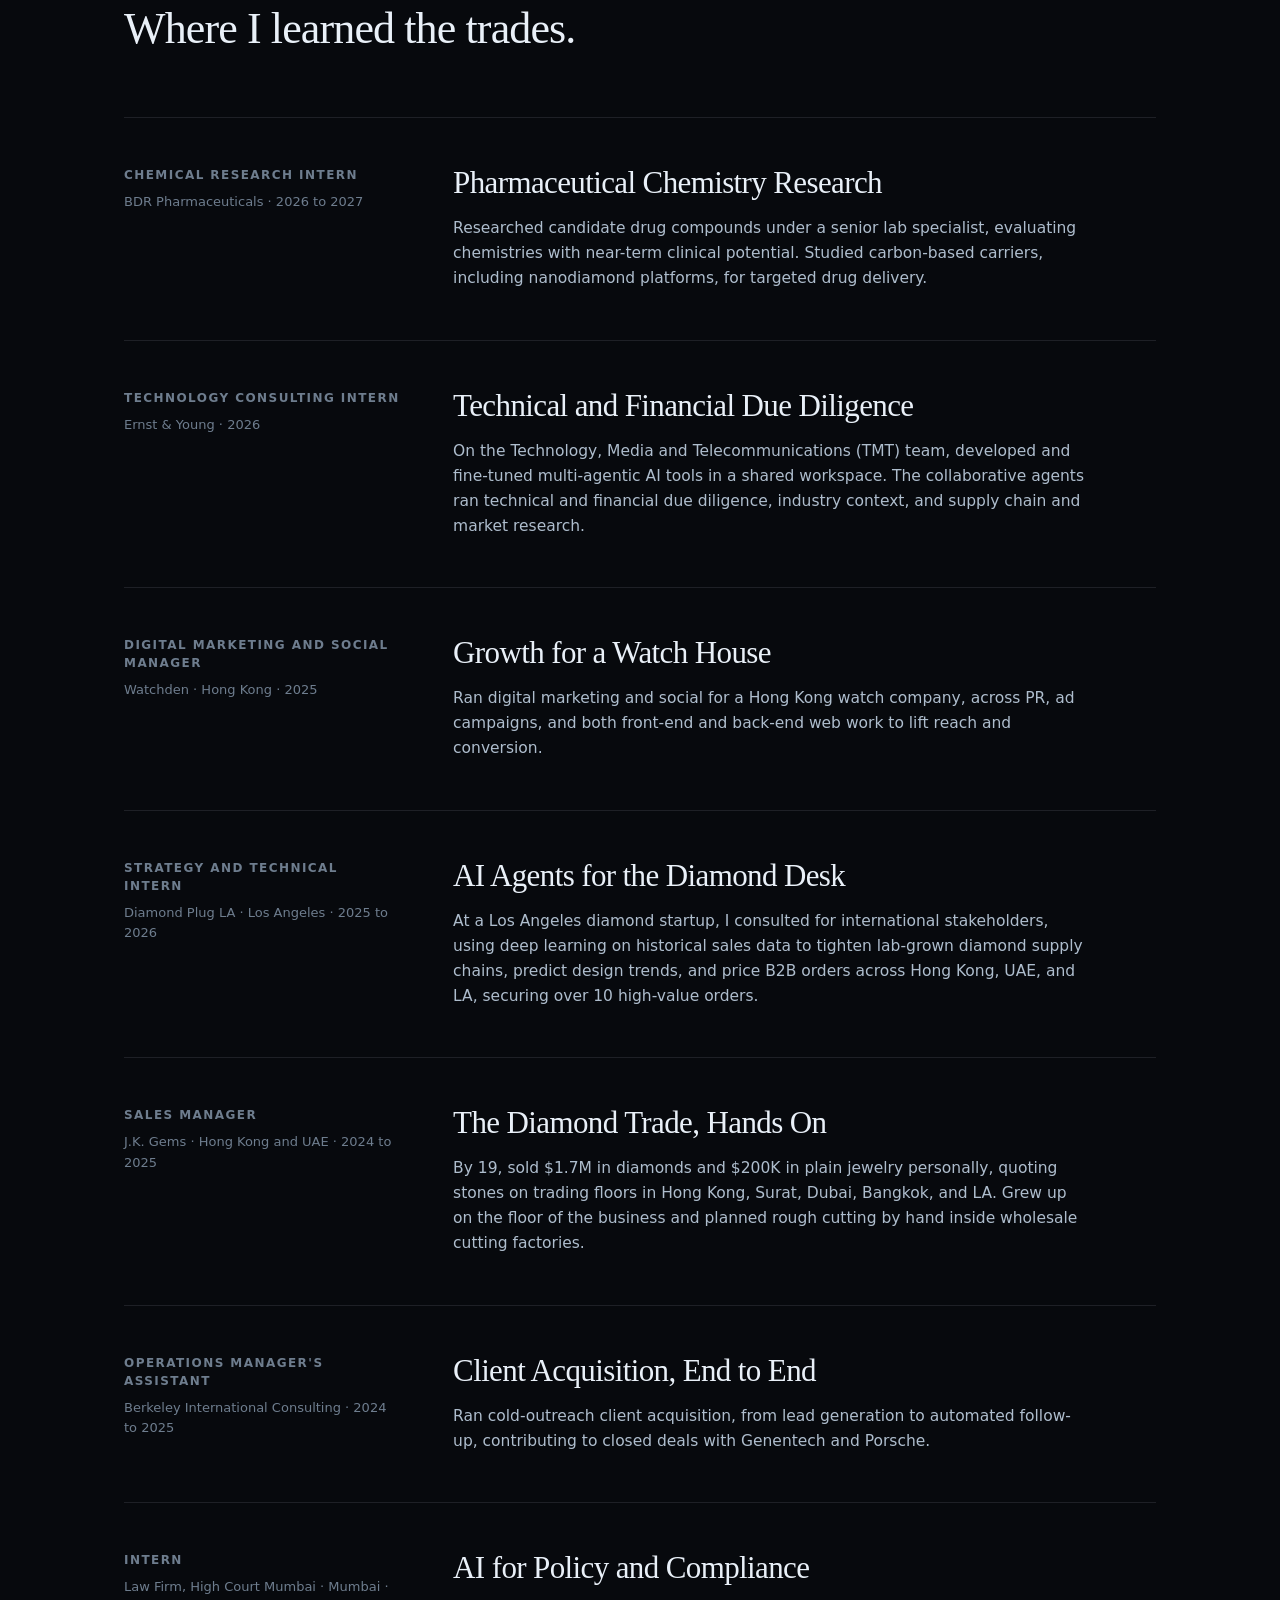
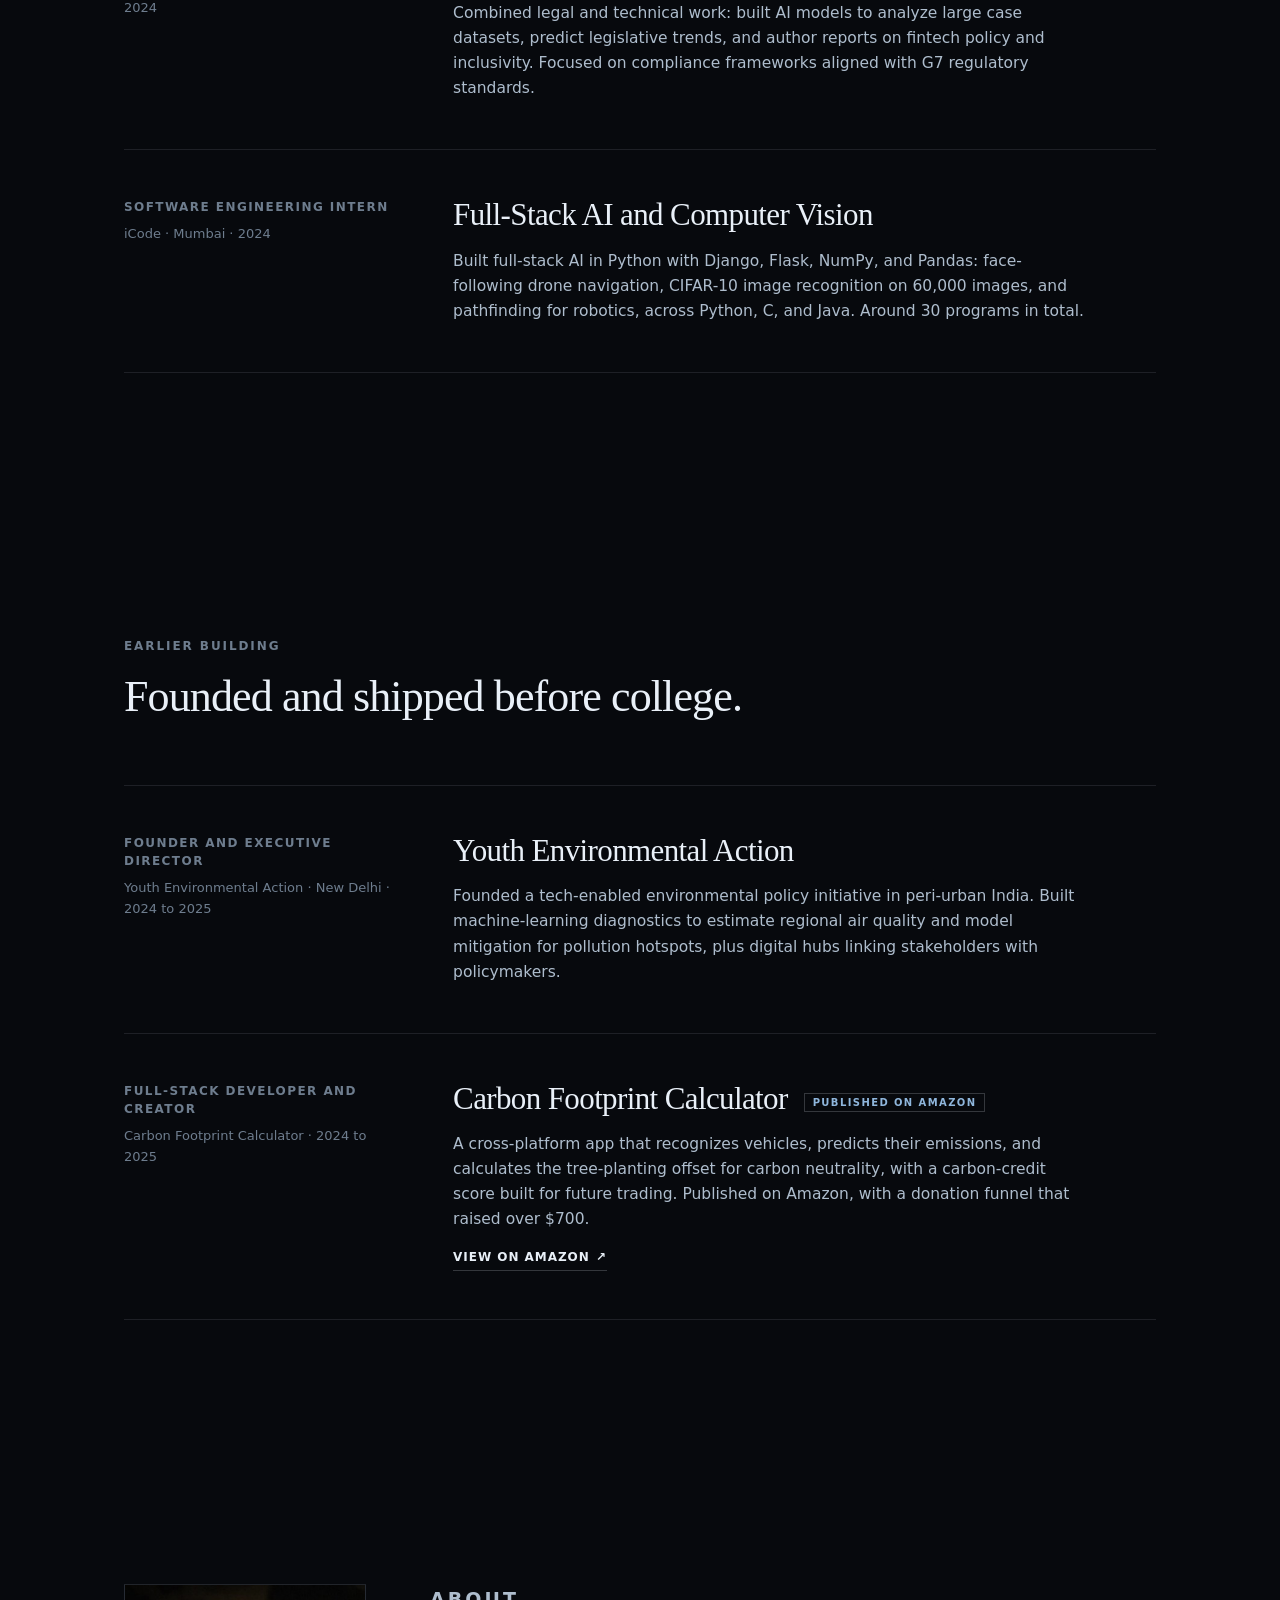
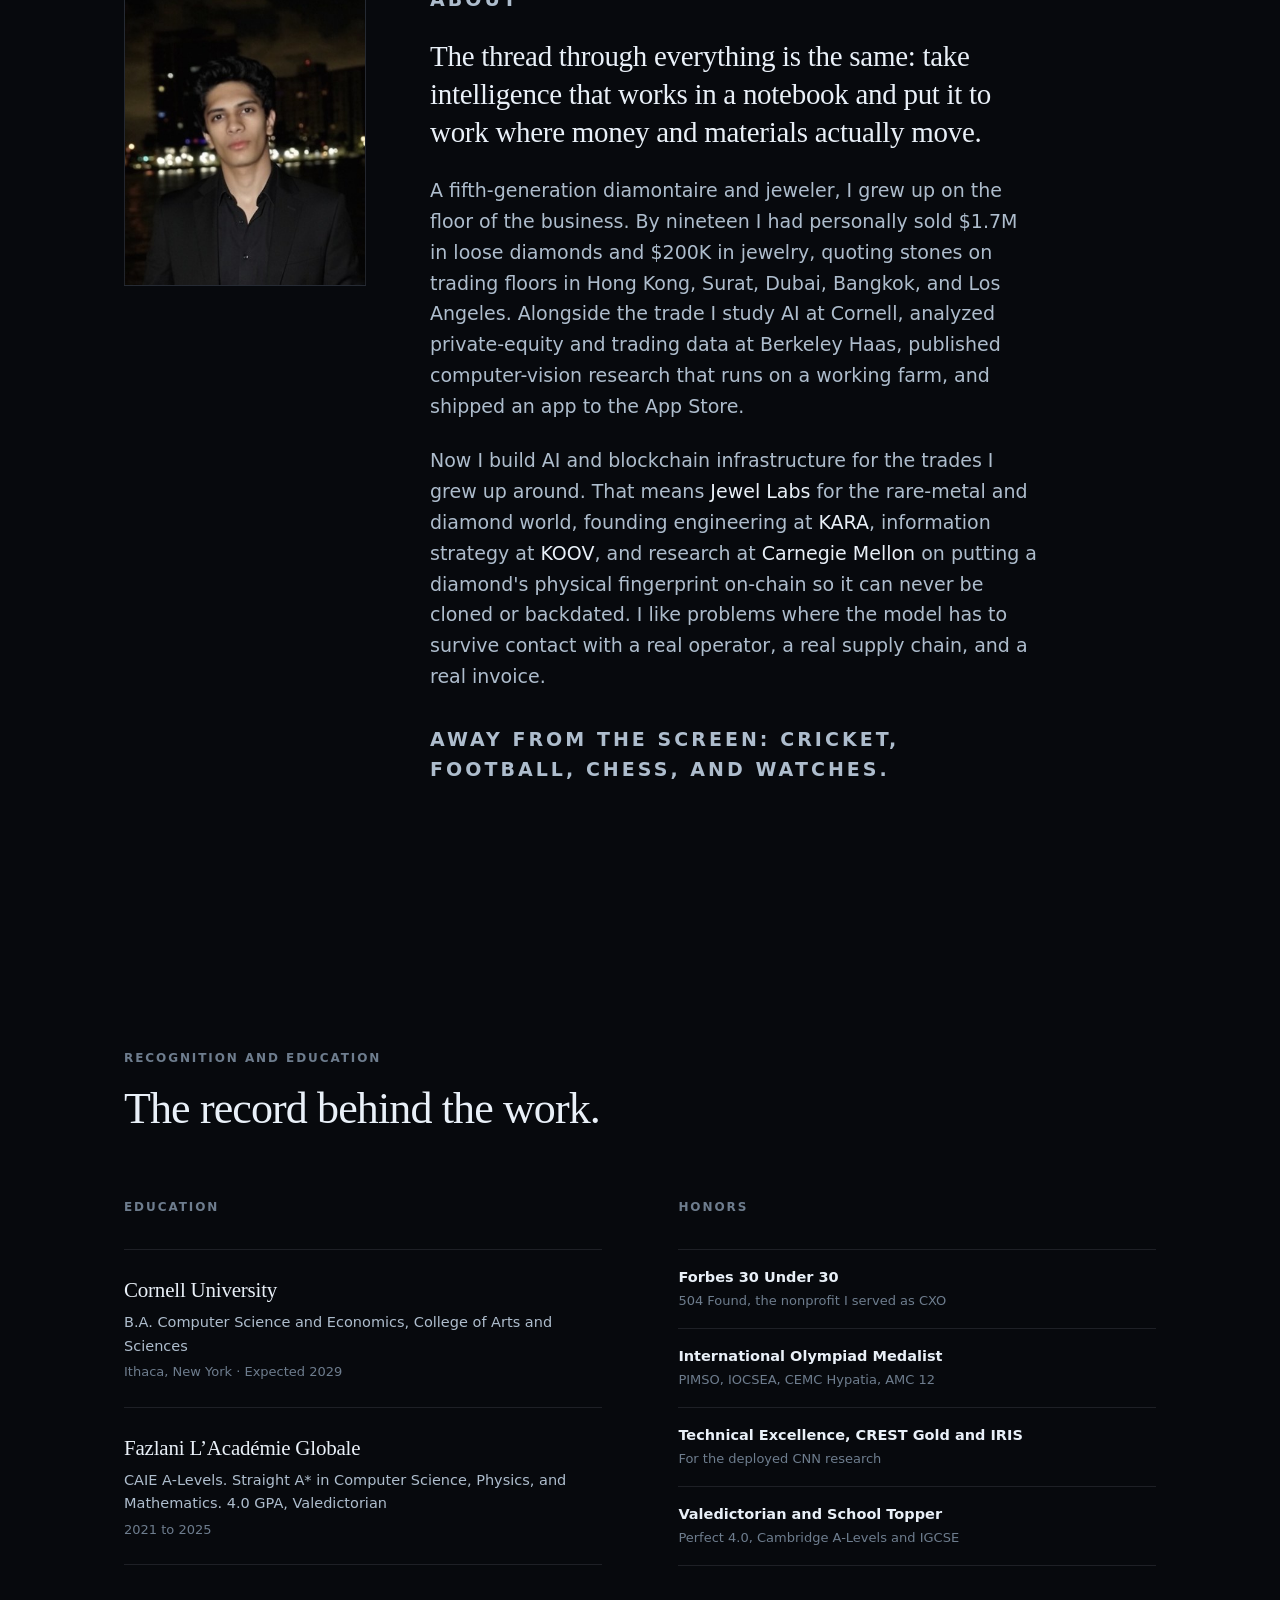
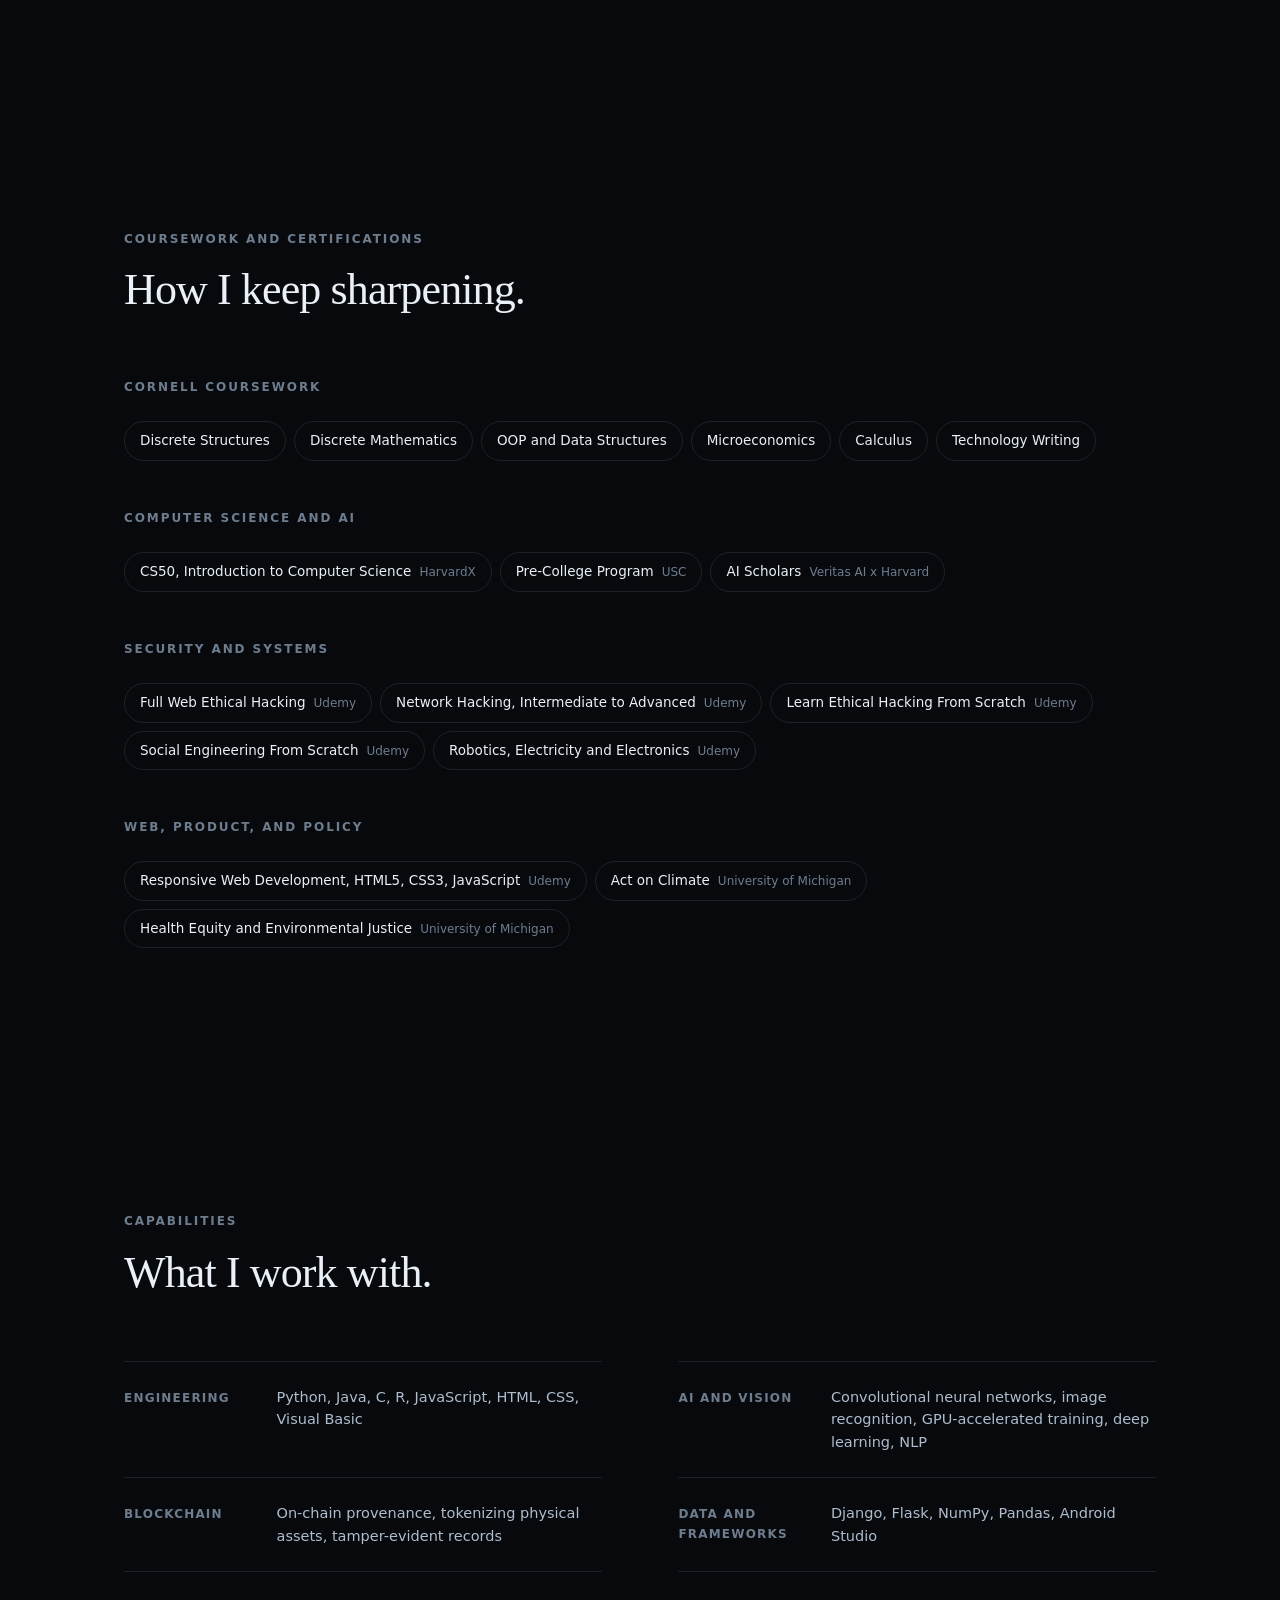
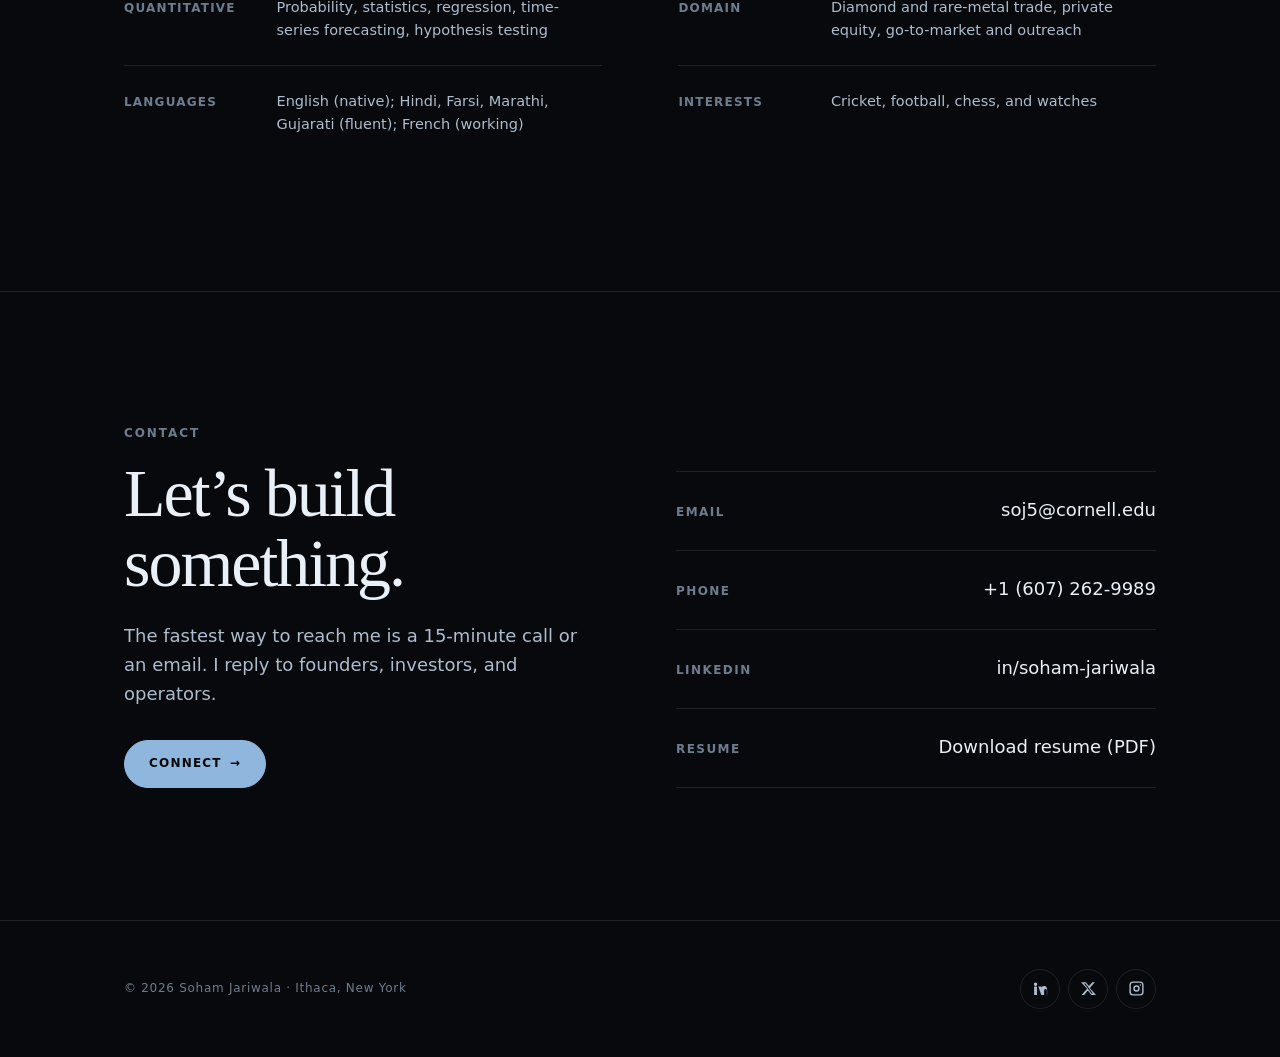
==== commit 5b74ad4d: "KARA: add diamond-connection line (ties AI work back to the diamond trade) Co-Authored-By: Claude Op" ====
--- a/index.html
+++ b/index.html
@@ -261,7 +261,7 @@
             </div>
             <div class="venture__body">
               <h3 class="venture__title">KARA <span class="tag">YC's first diamond startup</span></h3>
-              <p class="venture__desc">Incoming machine learning engineer at <b>KARA</b>, YC's first diamond startup, joining to build the AI optimization layer for semiconductor manufacturing and research Microwave Plasma CVD diamond growth, the material platform behind next-generation chips.</p>
+              <p class="venture__desc">Incoming machine learning engineer at <b>KARA</b>, YC's first diamond startup, joining to build the AI optimization layer for semiconductor manufacturing and research Microwave Plasma CVD diamond growth, the material platform behind next-generation chips. Of every role I've held, this is the one that ties my AI work back to diamonds, the trade I grew up in.</p>
               <div class="venture__links">
                 <a href="https://karalabs.ai" target="_blank" rel="noopener noreferrer">karalabs.ai <span class="ext" aria-hidden="true">&#8599;</span></a>
               </div>
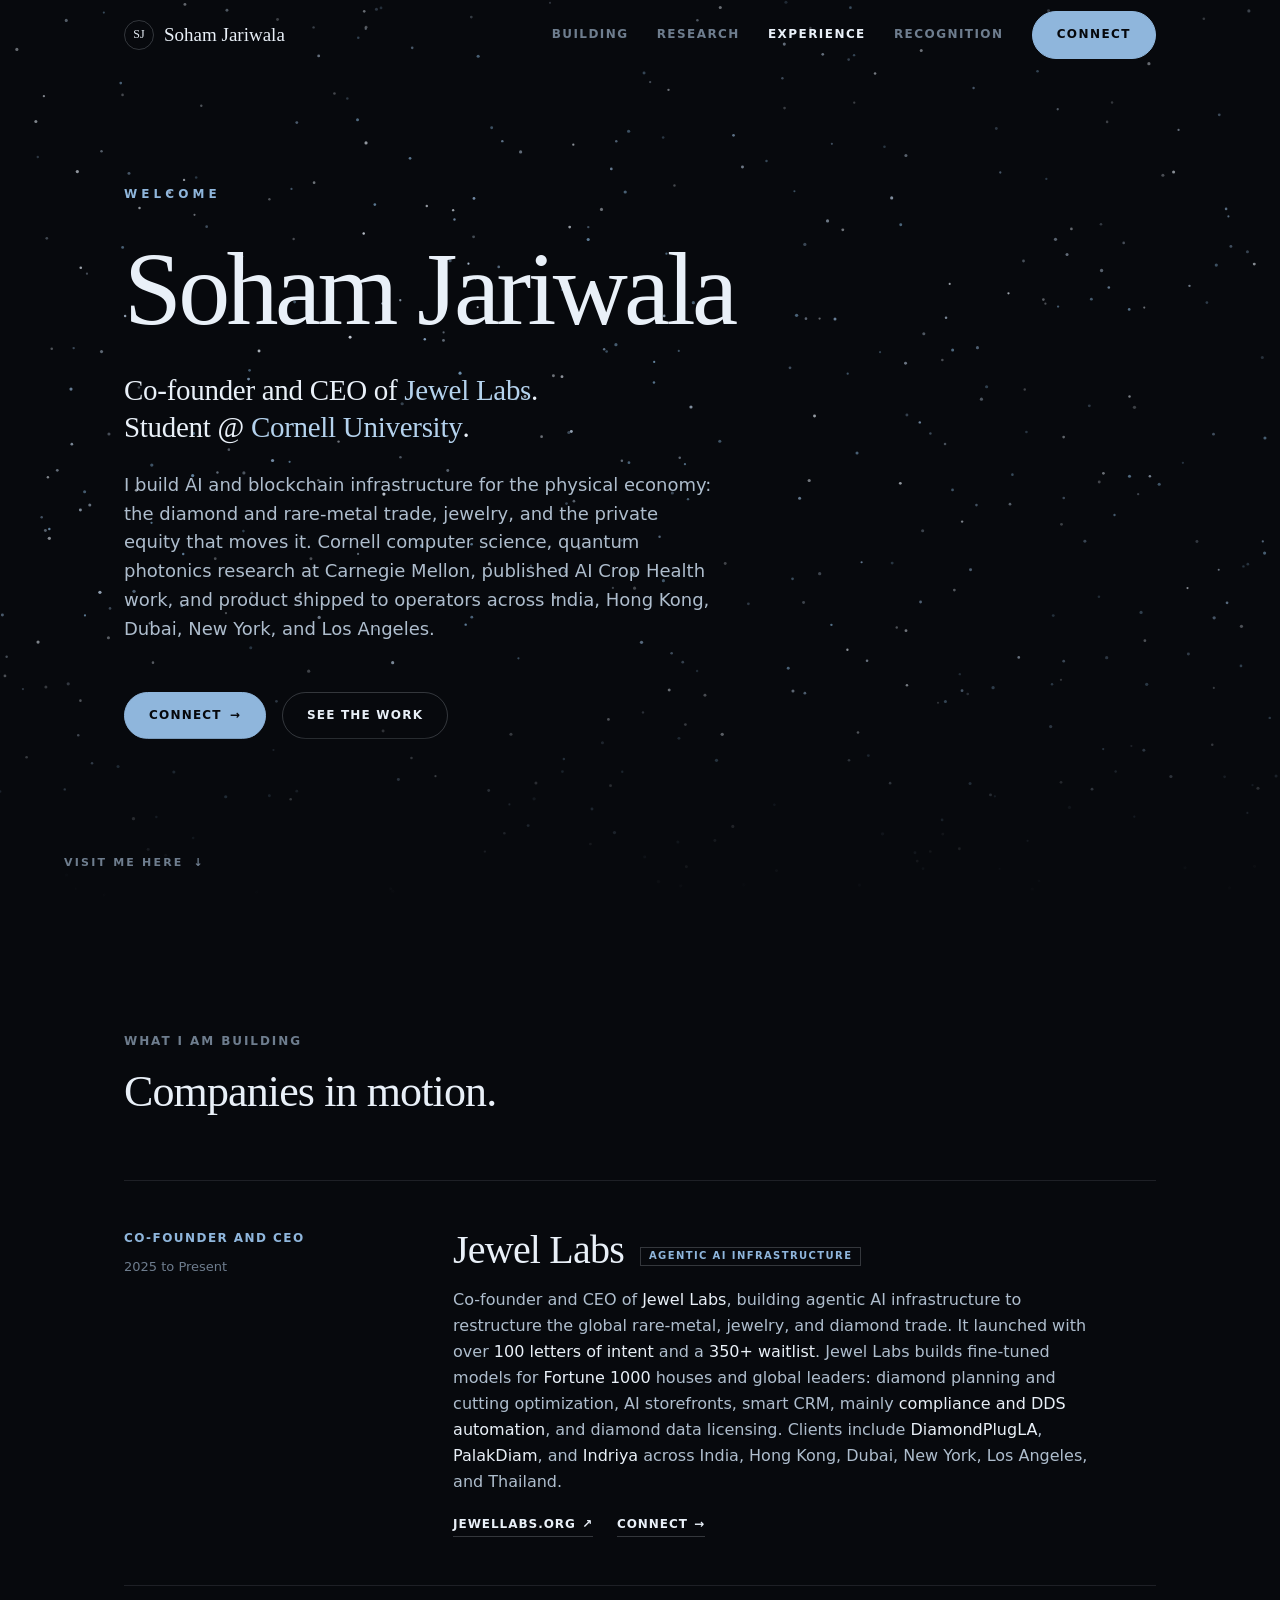
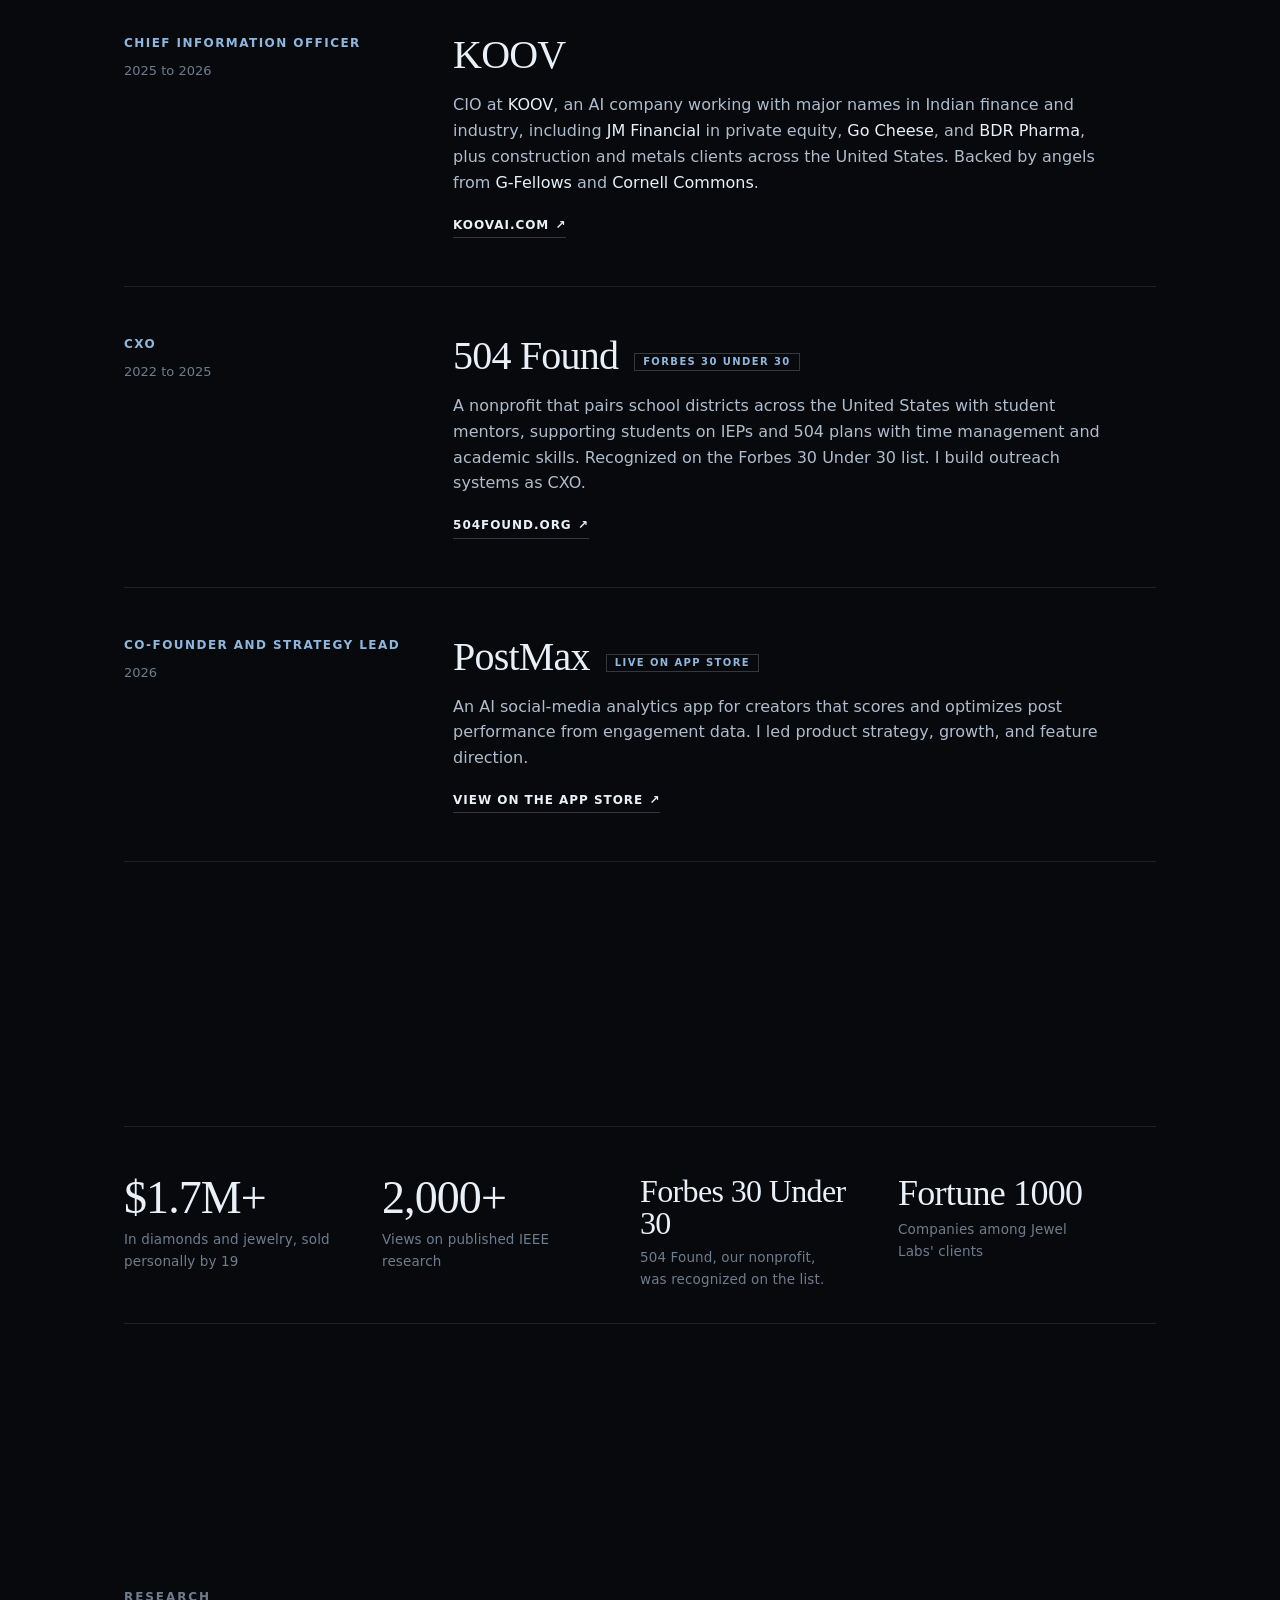
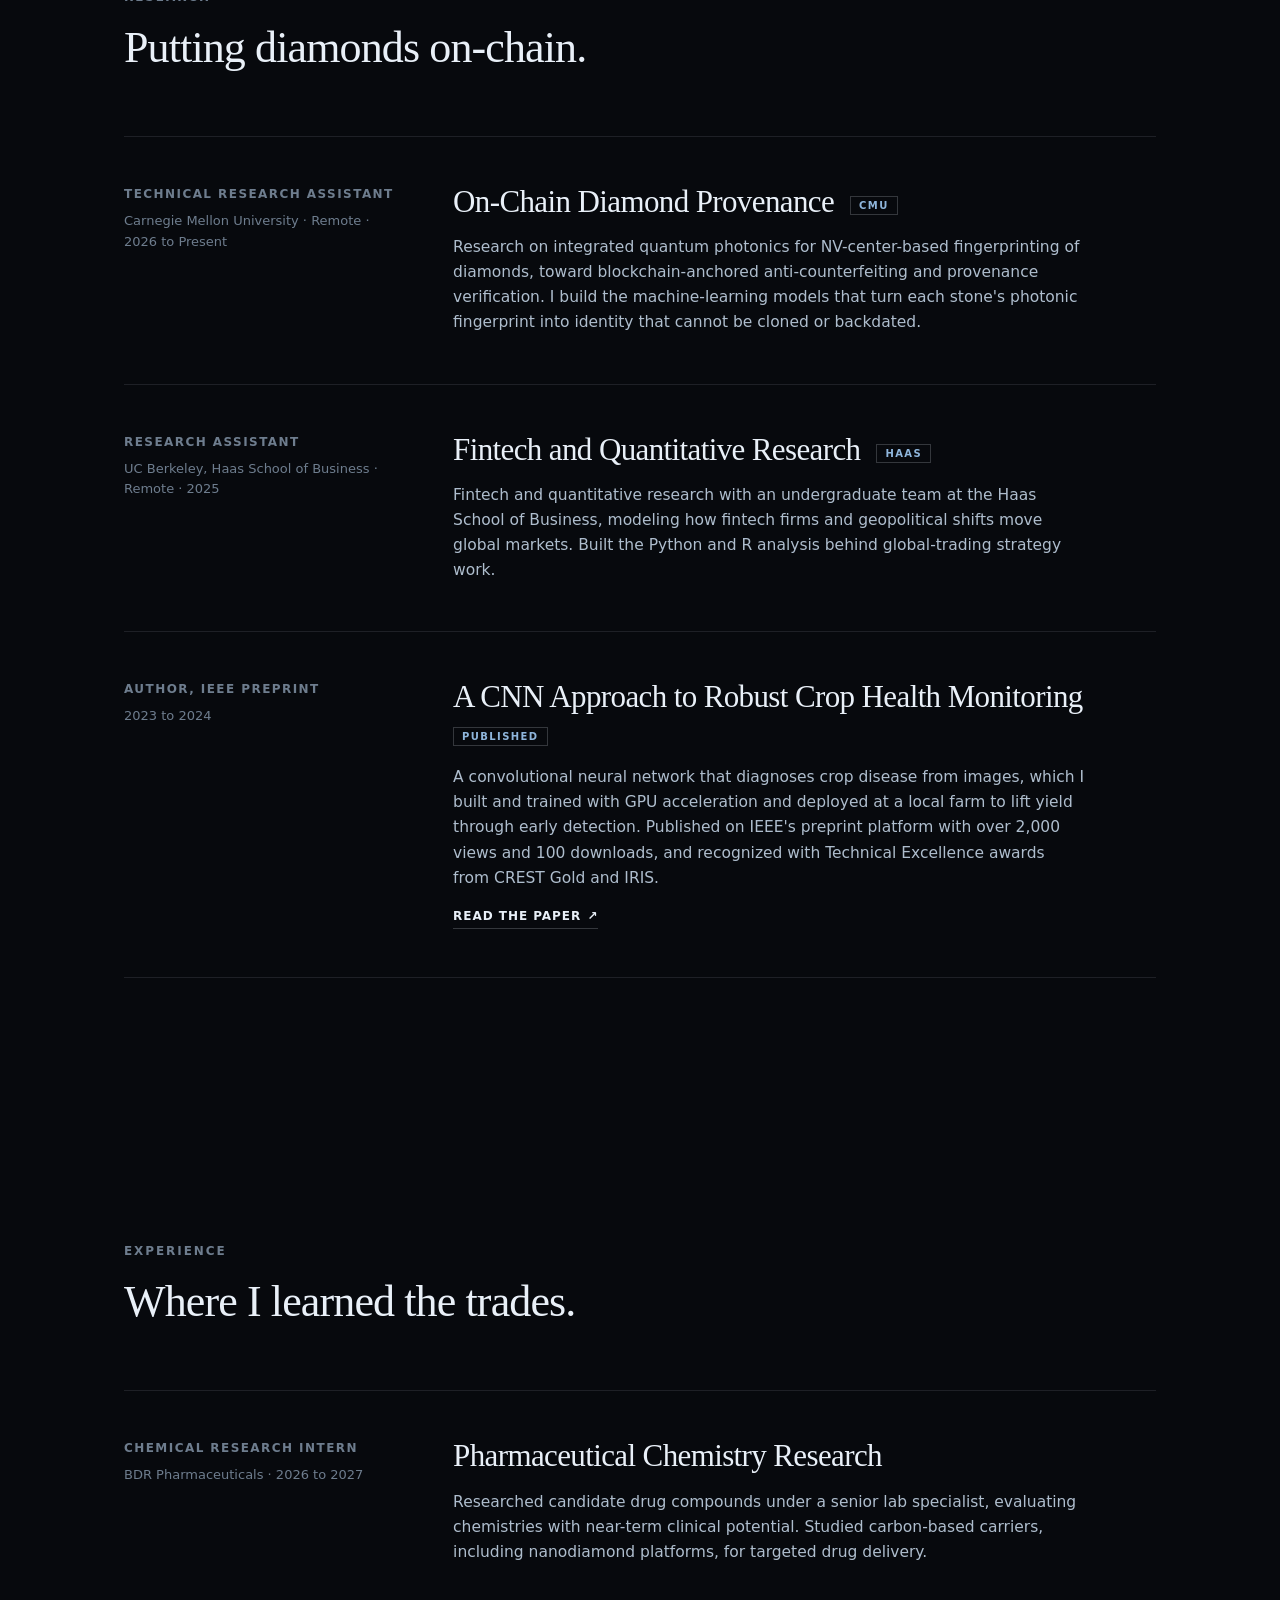
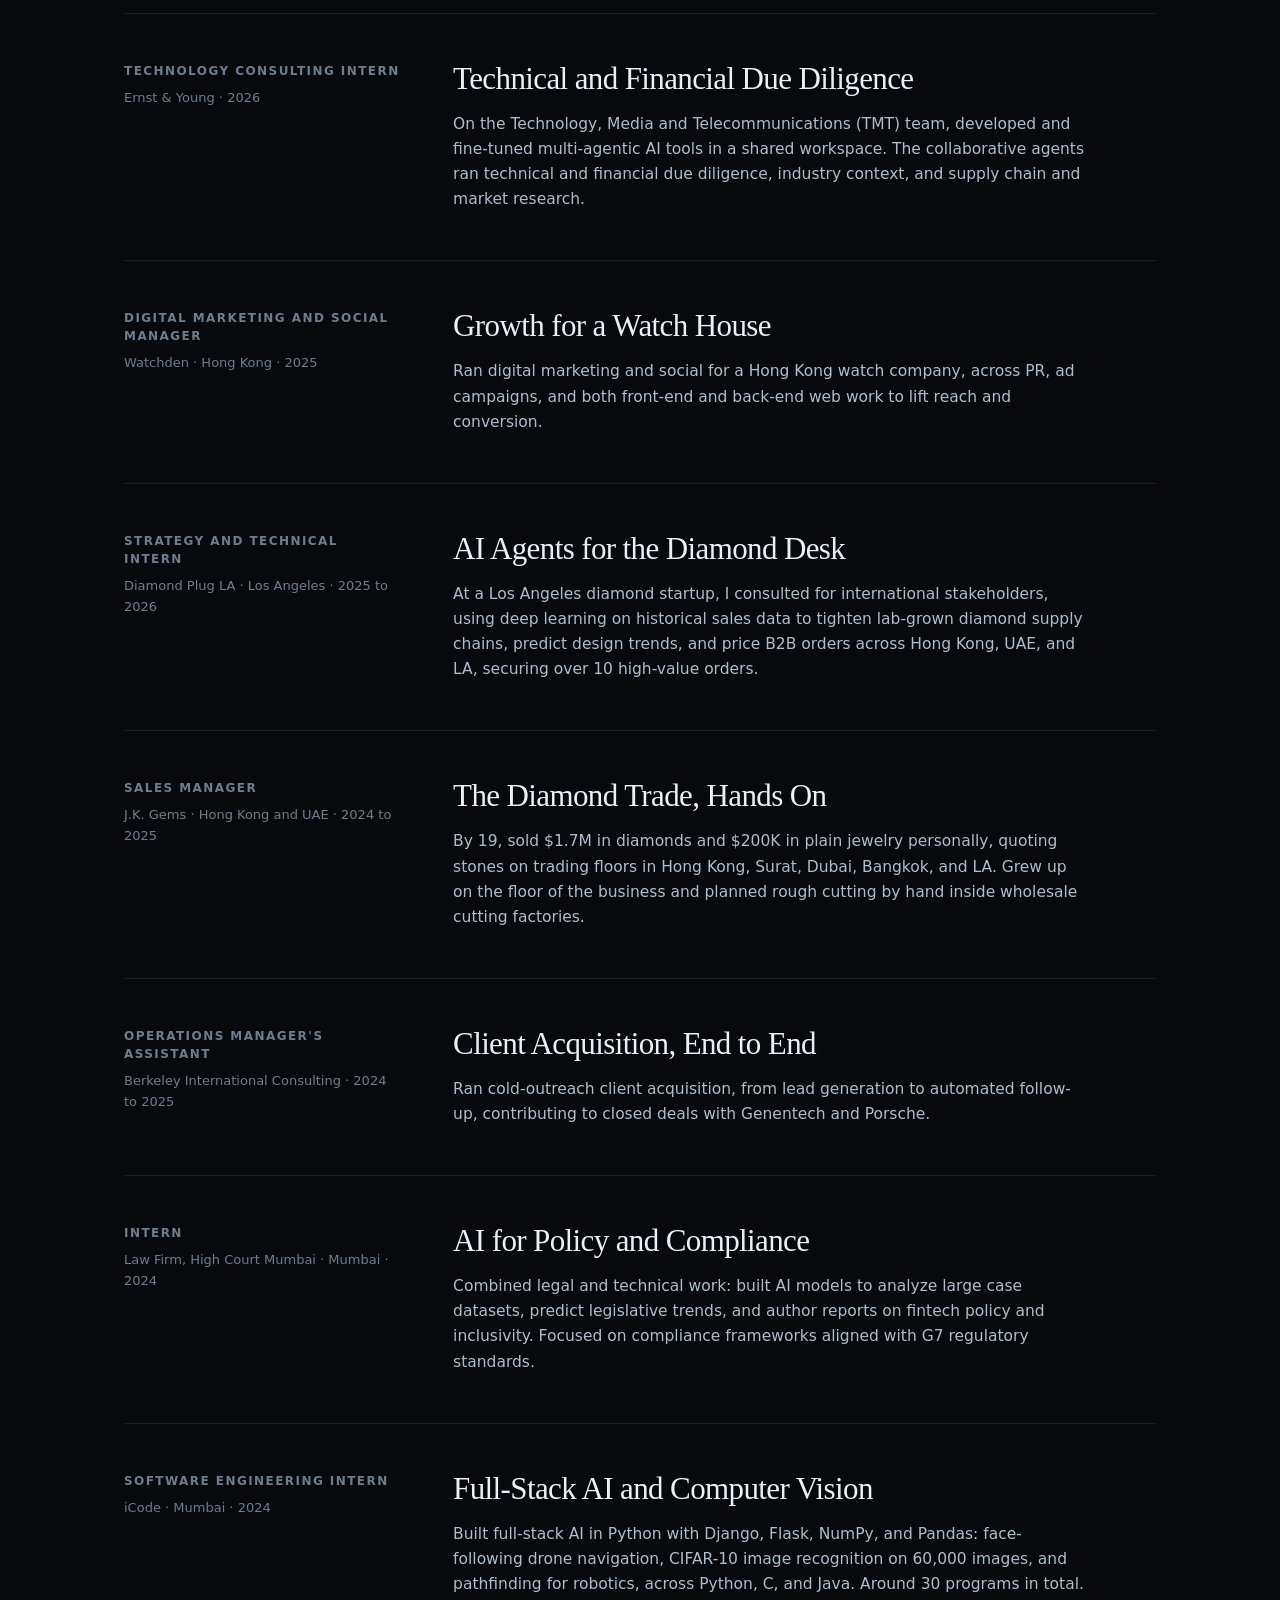
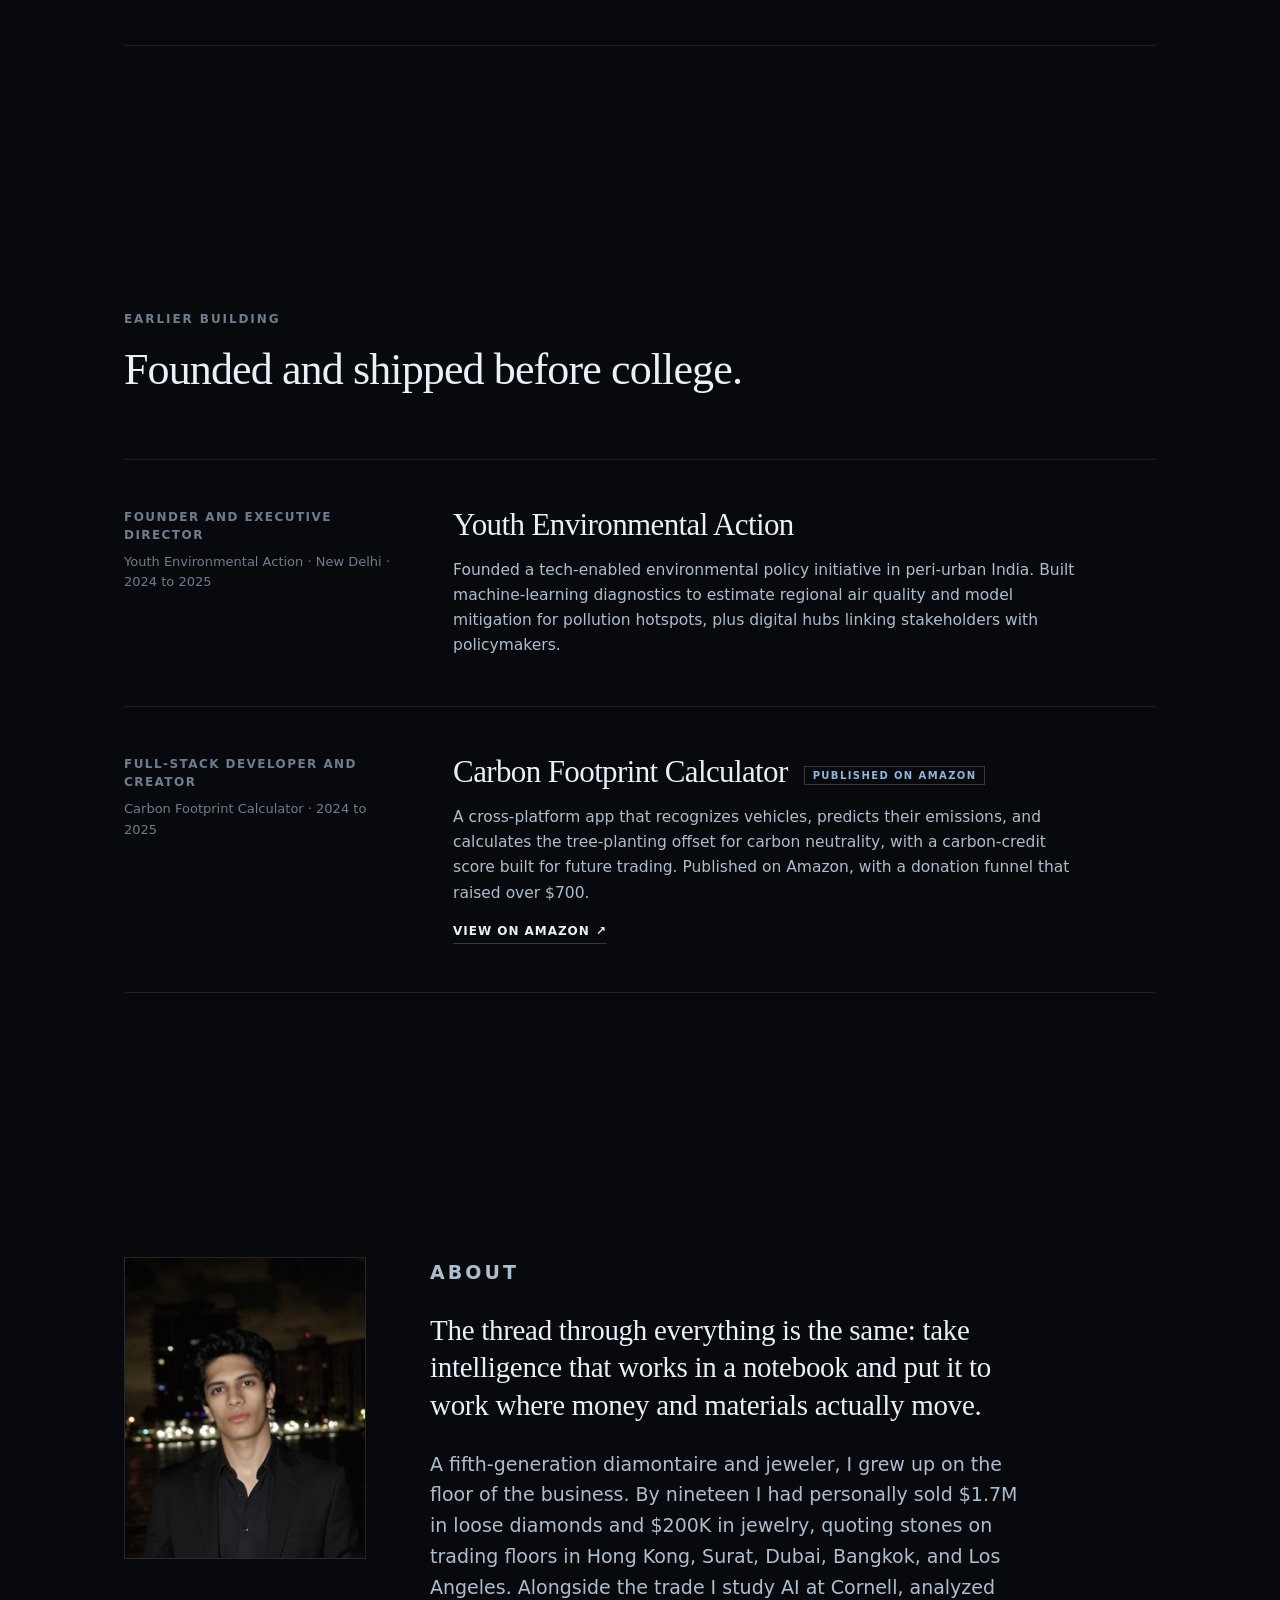
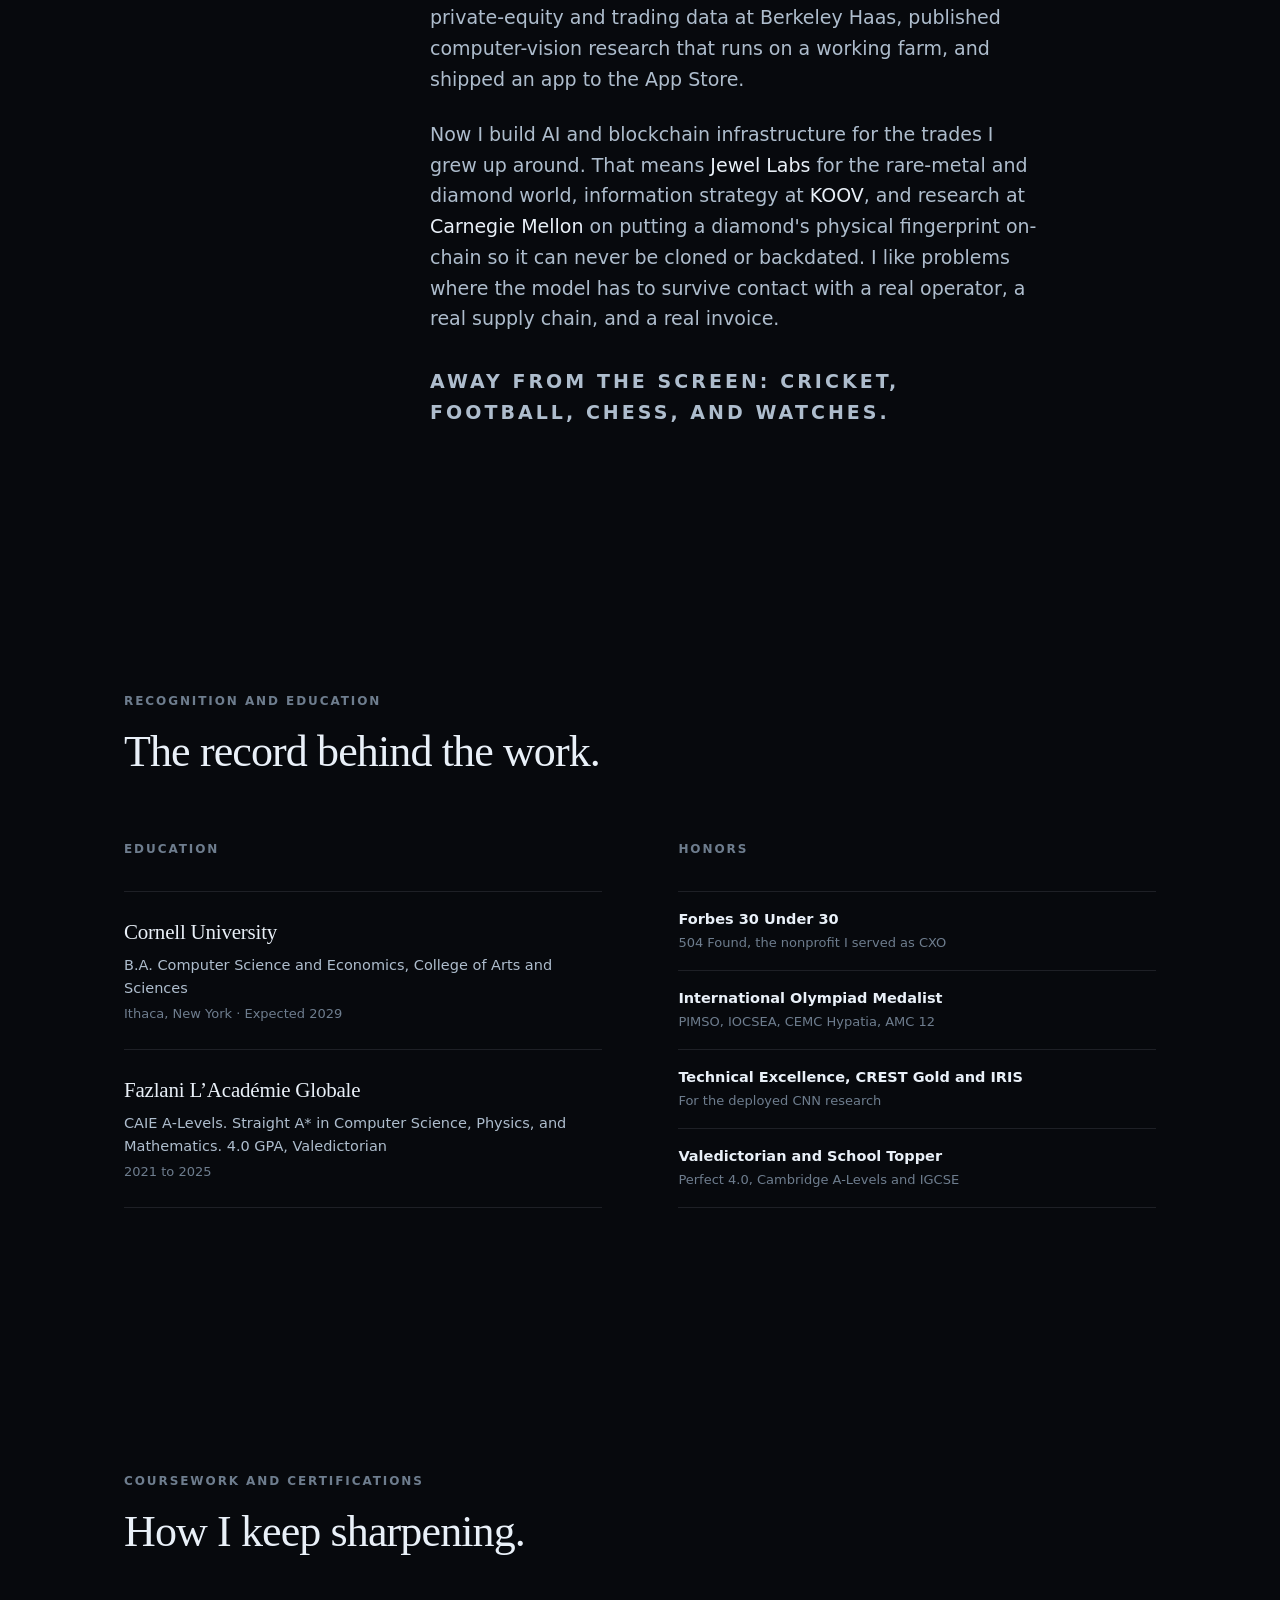
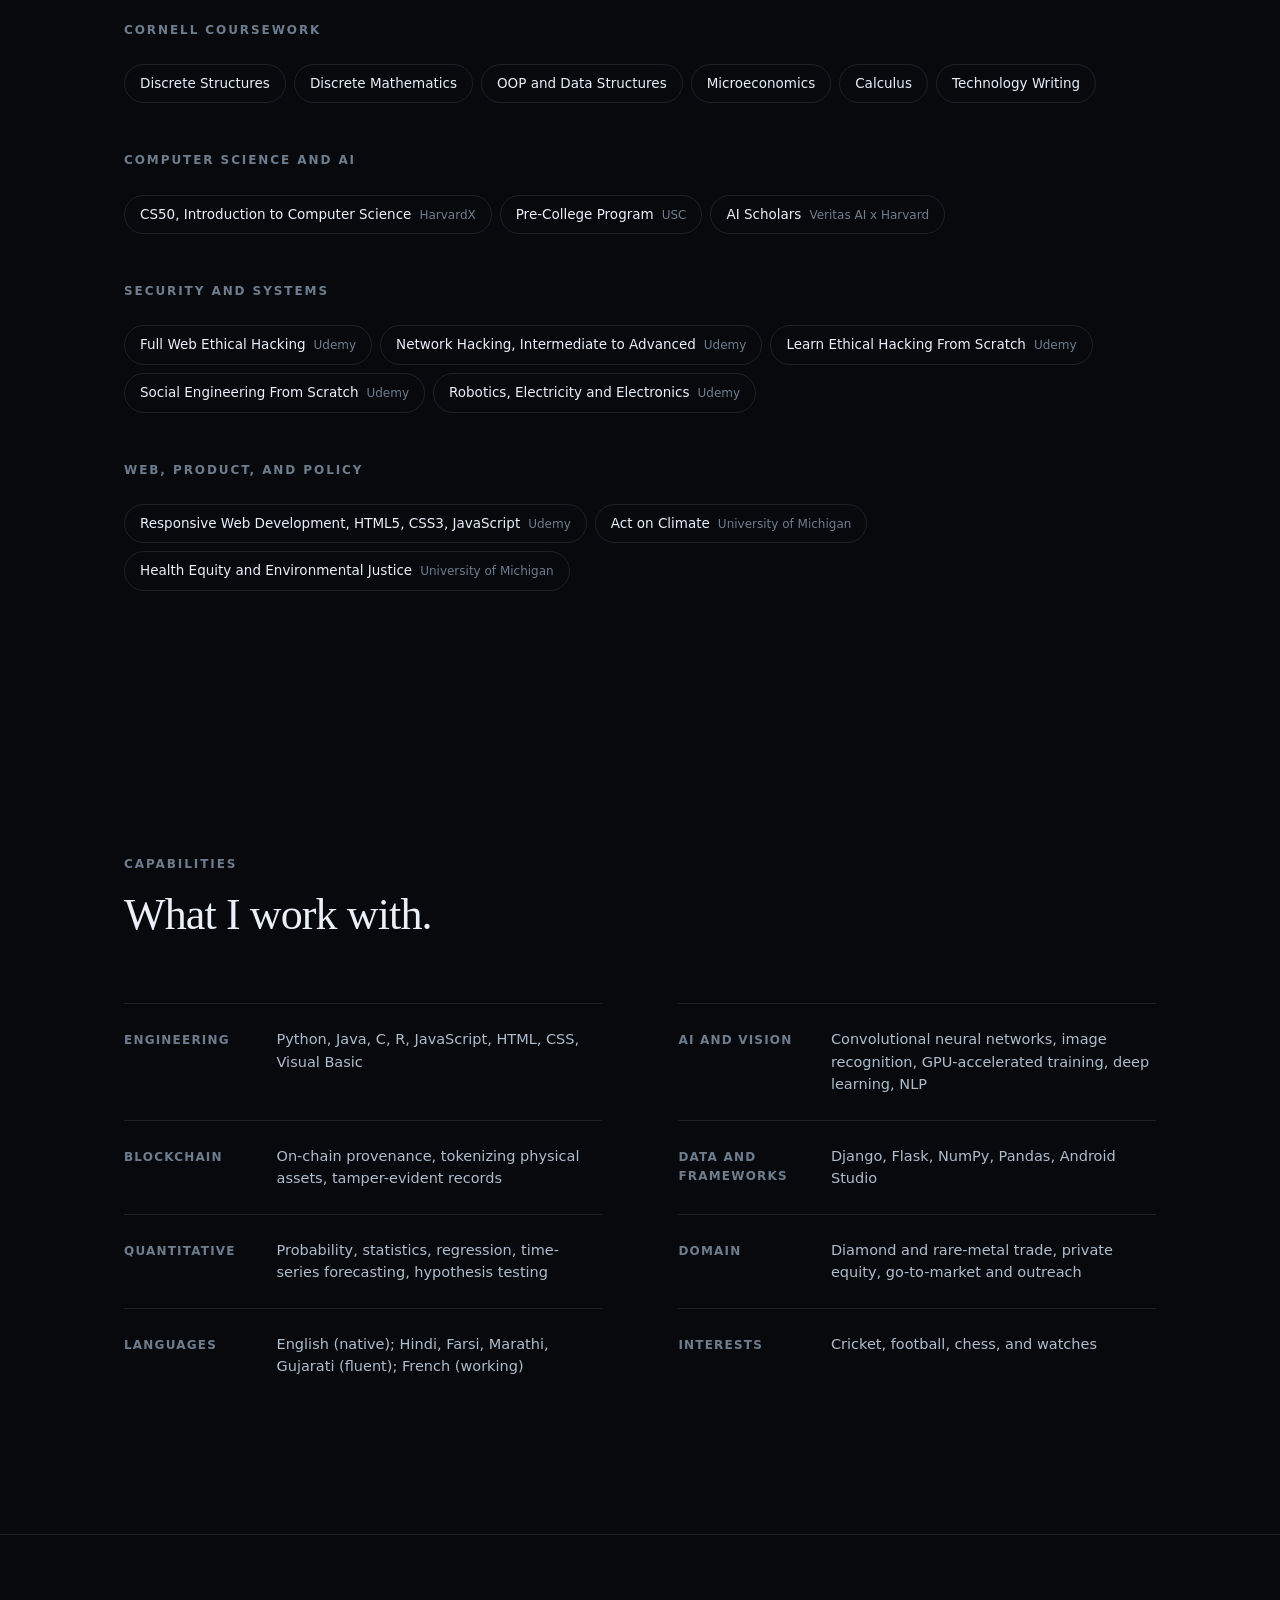
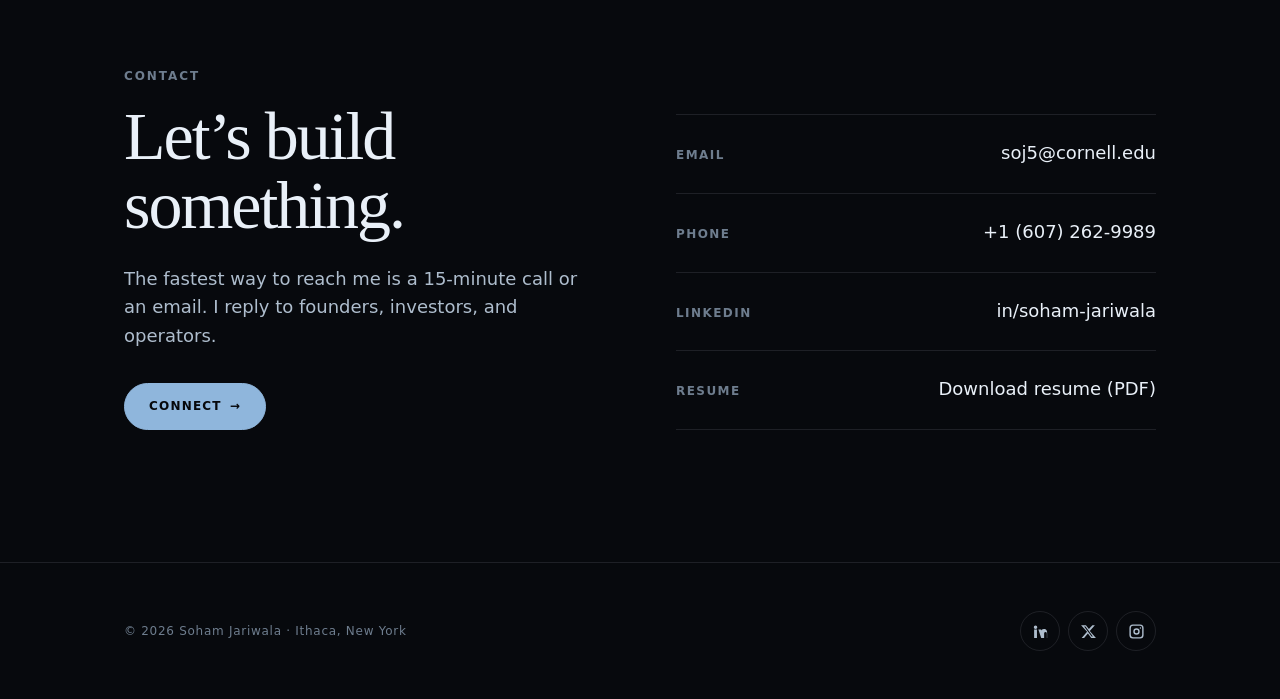
==== commit f57f496d: "Remove KARA from the site for now (card, hero, About, meta, schema, llms); snapshot kept at tag kara" ====
--- a/index.html
+++ b/index.html
@@ -6,7 +6,7 @@
   <meta http-equiv="Content-Security-Policy" content="default-src 'self'; style-src 'self' 'unsafe-inline' https://fonts.googleapis.com; font-src https://fonts.gstatic.com; img-src 'self' data:; script-src 'self'; base-uri 'self'; form-action 'none'" />
 
   <title>Soham Jariwala · Founder, engineer, and operator</title>
-  <meta name="description" content="Soham Jariwala builds AI and blockchain infrastructure for the physical economy. Incoming MLE at KARA, co-founder and CEO of Jewel Labs, CIO at KOOV. Cornell computer science, quantum photonics research at Carnegie Mellon, published IEEE research, PostMax on the App Store." />
+  <meta name="description" content="Soham Jariwala builds AI and blockchain infrastructure for the physical economy. Co-founder and CEO of Jewel Labs, CIO at KOOV. Cornell computer science, quantum photonics research at Carnegie Mellon, published IEEE research, PostMax on the App Store." />
   <meta name="author" content="Soham Jariwala" />
   <meta name="robots" content="index, follow, max-image-preview:large, max-snippet:-1" />
   <meta name="google-site-verification" content="Fm06ReU-Ccr0Yf5p7kb1ngvYZP_isr8EsARrKTqOOBw" />
@@ -15,7 +15,7 @@
 
   <meta property="og:type" content="profile" />
   <meta property="og:title" content="Soham Jariwala · Founder, engineer, and operator" />
-  <meta property="og:description" content="AI and blockchain infrastructure for the physical economy. Jewel Labs, KARA, KOOV, and NV-center diamond fingerprinting research at Carnegie Mellon." />
+  <meta property="og:description" content="AI and blockchain infrastructure for the physical economy. Jewel Labs, KOOV, and NV-center diamond fingerprinting research at Carnegie Mellon." />
   <meta property="og:image" content="https://soham-jariwala.com/assets/og.png" />
   <meta property="og:image:width" content="1200" />
   <meta property="og:image:height" content="630" />
@@ -25,7 +25,7 @@
   <meta property="og:locale" content="en_US" />
   <meta name="twitter:card" content="summary_large_image" />
   <meta name="twitter:title" content="Soham Jariwala · Founder, engineer, and operator" />
-  <meta name="twitter:description" content="AI and blockchain infrastructure for the physical economy. Jewel Labs, KARA, KOOV." />
+  <meta name="twitter:description" content="AI and blockchain infrastructure for the physical economy. Jewel Labs, KOOV." />
   <meta name="twitter:image" content="https://soham-jariwala.com/assets/og.png" />
   <meta name="twitter:image:alt" content="Soham Jariwala, founder and engineer" />
 
@@ -69,7 +69,7 @@
         "url": "https://soham-jariwala.com/",
         "image": "https://soham-jariwala.com/assets/portrait.jpg",
         "jobTitle": "Founder and engineer",
-        "description": "Soham Jariwala is a fifth-generation diamontaire and jeweler, and a founder and engineer who builds AI and blockchain infrastructure for the physical economy. Incoming MLE at KARA (YC's first diamond startup), co-founder and CEO of Jewel Labs, CIO at KOOV, and researcher on integrated quantum photonics and NV-center diamond fingerprinting at Carnegie Mellon. Cornell University computer science. By 19 he had personally sold $1.7M in loose diamonds and $200K in jewelry across Hong Kong, Surat, Dubai, Bangkok, and Los Angeles.",
+        "description": "Soham Jariwala is a fifth-generation diamontaire and jeweler, and a founder and engineer who builds AI and blockchain infrastructure for the physical economy. Co-founder and CEO of Jewel Labs, CIO at KOOV, and researcher on integrated quantum photonics and NV-center diamond fingerprinting at Carnegie Mellon. Cornell University computer science. By 19 he had personally sold $1.7M in loose diamonds and $200K in jewelry across Hong Kong, Surat, Dubai, Bangkok, and Los Angeles.",
         "email": "mailto:soj5@cornell.edu",
         "telephone": "+1-607-262-9989",
         "nationality": "Indian",
@@ -85,11 +85,10 @@
           { "@type": "CollegeOrUniversity", "name": "Cornell University" }
         ],
         "worksFor": [
-          { "@type": "Organization", "name": "KARA", "url": "https://karalabs.ai" },
           { "@id": "https://soham-jariwala.com/#jewellabs" },
           { "@type": "Organization", "name": "KOOV", "url": "https://koovai.com" }
         ],
-        "knowsAbout": ["AI infrastructure", "Agentic AI", "Blockchain", "On-chain provenance", "Integrated quantum photonics", "NV-center diamond fingerprinting", "Microwave Plasma CVD diamonds", "Semiconductor optimization", "Computer vision", "Quantitative finance", "Diamond and rare-metal trade"],
+        "knowsAbout": ["AI infrastructure", "Agentic AI", "Blockchain", "On-chain provenance", "Integrated quantum photonics", "NV-center diamond fingerprinting", "Microwave Plasma CVD diamonds", "Computer vision", "Quantitative finance", "Diamond and rare-metal trade"],
         "sameAs": [
           "https://www.linkedin.com/in/soham-jariwala-18297520a",
           "https://apps.apple.com/us/app/postmax/id6758807975",
@@ -117,7 +116,7 @@
             "name": "Who is Soham Jariwala?",
             "acceptedAnswer": {
               "@type": "Answer",
-              "text": "Soham Jariwala is a founder and engineer building AI and blockchain infrastructure for the physical economy. He is the incoming MLE at KARA (YC's first diamond startup), co-founder and CEO of Jewel Labs, and CIO at KOOV, and studies computer science at Cornell University."
+              "text": "Soham Jariwala is a founder and engineer building AI and blockchain infrastructure for the physical economy. He is the co-founder and CEO of Jewel Labs and CIO at KOOV, and studies computer science at Cornell University."
             }
           },
           {
@@ -178,7 +177,7 @@
         <div class="hero-inner">
           <span class="hero-welcome wipe" style="--d:0ms"><span class="k">Welcome</span></span>
           <h1 id="hero-name" class="wipe" style="--d:120ms">Soham Jariwala</h1>
-          <p class="hero-role wipe" style="--d:280ms">Co-founder and CEO of <b>Jewel Labs</b>.<br />Incoming MLE at <b>KARA</b>.<br />Student @ <b>Cornell University</b>.</p>
+          <p class="hero-role wipe" style="--d:280ms">Co-founder and CEO of <b>Jewel Labs</b>.<br />Student @ <b>Cornell University</b>.</p>
           <p class="hero-lede wipe" style="--d:440ms">I build AI and blockchain infrastructure for the physical economy: the diamond and rare-metal trade, jewelry, and the private equity that moves it. Cornell computer science, quantum photonics research at Carnegie Mellon, published AI Crop Health work, and product shipped to operators across India, Hong Kong, Dubai, New York, and Los Angeles.</p>
           <div class="hero-actions wipe" style="--d:600ms">
             <a class="btn btn-primary" href="https://cal.com/soham-jariwala-4fvbkw/15min" target="_blank" rel="noopener noreferrer">CONNECT <span class="arrow" aria-hidden="true">&rarr;</span></a>
@@ -254,20 +253,6 @@
             </div>
           </article>
 
-          <article class="venture" data-reveal>
-            <div class="venture__meta">
-              <span class="venture__role">Incoming MLE</span>
-              <span class="venture__when">Incoming &middot; May 2027</span>
-            </div>
-            <div class="venture__body">
-              <h3 class="venture__title">KARA <span class="tag">YC's first diamond startup</span></h3>
-              <p class="venture__desc">Incoming machine learning engineer at <b>KARA</b>, YC's first diamond startup, joining to build the AI optimization layer for semiconductor manufacturing and research Microwave Plasma CVD diamond growth, the material platform behind next-generation chips. Of every role I've held, this is the one that ties my AI work back to diamonds, the trade I grew up in.</p>
-              <div class="venture__links">
-                <a href="https://karalabs.ai" target="_blank" rel="noopener noreferrer">karalabs.ai <span class="ext" aria-hidden="true">&#8599;</span></a>
-              </div>
-            </div>
-          </article>
-
         </div>
       </div>
     </section>
@@ -495,7 +480,7 @@
           <p class="label" id="about-head">About</p>
           <p class="lead">The thread through everything is the same: take intelligence that works in a notebook and put it to work where money and materials actually move.</p>
           <p>A fifth-generation diamontaire and jeweler, I grew up on the floor of the business. By nineteen I had personally sold $1.7M in loose diamonds and $200K in jewelry, quoting stones on trading floors in Hong Kong, Surat, Dubai, Bangkok, and Los Angeles. Alongside the trade I study AI at Cornell, analyzed private-equity and trading data at Berkeley Haas, published computer-vision research that runs on a working farm, and shipped an app to the App Store.</p>
-          <p>Now I build AI and blockchain infrastructure for the trades I grew up around. That means <b>Jewel Labs</b> for the rare-metal and diamond world, founding engineering at <b>KARA</b>, information strategy at <b>KOOV</b>, and research at <b>Carnegie Mellon</b> on putting a diamond's physical fingerprint on-chain so it can never be cloned or backdated. I like problems where the model has to survive contact with a real operator, a real supply chain, and a real invoice.</p>
+          <p>Now I build AI and blockchain infrastructure for the trades I grew up around. That means <b>Jewel Labs</b> for the rare-metal and diamond world, information strategy at <b>KOOV</b>, and research at <b>Carnegie Mellon</b> on putting a diamond's physical fingerprint on-chain so it can never be cloned or backdated. I like problems where the model has to survive contact with a real operator, a real supply chain, and a real invoice.</p>
           <p class="label" style="margin-top:8px">Away from the screen: cricket, football, chess, and watches.</p>
         </div>
       </div>
